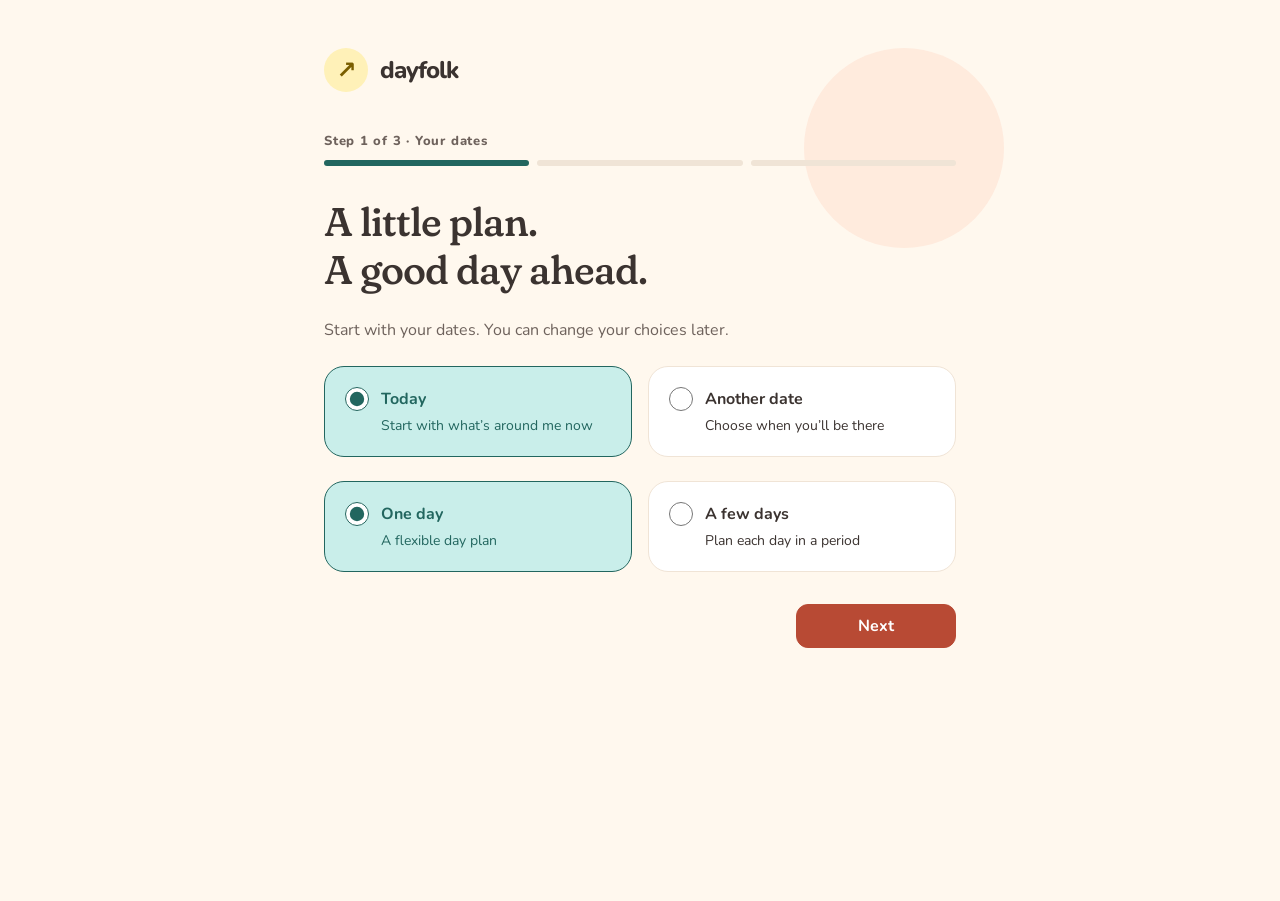
==== index.html @ 93b2047e "refine(ux): destination as hero title; hide redundant image trailer and decorative rail copy" ====
<!doctype html>
<html lang="en">
<head>
  <meta charset="utf-8">
  <meta name="viewport" content="width=device-width, initial-scale=1">
  <meta name="theme-color" content="#FFF8EE">
  <title>Dayfolk — room for a good day</title>
  <link rel="stylesheet" href="summer-planner.css">
  <link rel="stylesheet" href="destination-glass.css">
  <script defer src="destination-stage.js"></script>
</head>
<body>
  <div class="destination-photo-credit" id="destinationImageCredit" aria-label="Destination background photograph attribution"></div>
  <a class="skip-link" href="#plan">Skip to your planner</a>
  <section class="setup-screen" id="setupScreen" aria-labelledby="setupTitle">
    <div class="brand setup-brand"><span class="brand-mark">↗</span><span>dayfolk</span></div>
    <p id="setupStepLabel" class="eyebrow" aria-live="polite">Step 1 of 3 · Your dates</p>
    <div class="setup-progress" aria-label="Setup progress"><span class="active"></span><span></span><span></span></div>
    <section class="setup-step" data-step="0">
      <p class="eyebrow">First, what are we planning?</p>
      <h1 id="setupTitle">A little plan.<br>A good day ahead.</h1>
      <p>Start with your dates. You can change your choices later.</p>
      <div class="setup-options">
        <label class="choice-card"><input type="radio" name="whenType" value="today" checked><span><strong>Today</strong><small>Start with what’s around me now</small></span></label>
        <label class="choice-card"><input type="radio" name="whenType" value="date"><span><strong>Another date</strong><small>Choose when you’ll be there</small></span></label>
      </div>
      <div class="setup-fields" id="singleDateFields" hidden>
        <label class="setup-field">Planning date<input id="planDate" type="date" value="2026-10-05"></label>
      </div>
      <div class="setup-options">
        <label class="choice-card"><input type="radio" name="planLength" value="day" checked><span><strong>One day</strong><small>A flexible day plan</small></span></label>
        <label class="choice-card"><input type="radio" name="planLength" value="period"><span><strong>A few days</strong><small>Plan each day in a period</small></span></label>
      </div>
      <div class="setup-fields period-fields" id="periodFields" hidden>
        <label class="setup-field">Start date<input id="periodStart" type="date" value="2026-10-05"></label>
        <label class="setup-field">End date<input id="periodEnd" type="date" value="2026-10-07"></label>
      </div>
    </section>
    <section class="setup-step" data-step="1" hidden>
      <p class="eyebrow">Who is this for?</p>
      <h1>Just you,<br>or your people?</h1>
      <p>Choose who’s coming and where you’ll be. Group choices stay separate from your personal taste.</p>
      <div class="setup-options">
        <label class="choice-card"><input type="radio" name="partyType" value="solo" checked><span><strong>Just me</strong><small>Suggestions shaped around my choices</small></span></label>
        <label class="choice-card"><input type="radio" name="partyType" value="group"><span><strong>A group</strong><small>Make a temporary group profile</small></span></label>
      </div>
      <div class="setup-fields group-fields" id="groupFields" hidden>
        <label class="setup-field">Youngest age<input id="groupMinAge" type="number" min="16" max="25" placeholder="Age"></label>
        <label class="setup-field">Oldest age<input id="groupMaxAge" type="number" min="16" max="25" placeholder="Age"></label>
      </div>
      <div class="setup-options">
        <label class="choice-card"><input type="radio" name="placeType" value="current" checked><span><strong>Where I am</strong><small>Use my current area (Ibiza Town demo)</small></span></label>
        <label class="choice-card"><input type="radio" name="placeType" value="elsewhere"><span><strong>Somewhere else</strong><small>Choose a city or region</small></span></label>
      </div>
      <label class="setup-field" id="destinationField">City or region<select id="destinationInput"><option value="Ibiza">Ibiza, Spain</option><option value="Lisbon">Lisbon, Portugal</option><option value="Sint Maarten / Saint-Martin">Sint Maarten / Saint-Martin</option><option value="New York City">New York City, USA</option></select></label>
    </section>
    <section class="setup-step" data-step="2" hidden>
      <p class="eyebrow">One last thing</p>
      <h1>What feels right<br>for this trip?</h1>
      <p>A place to stay is optional. Your budget guides suggestions quietly in the background.</p>
      <div class="setup-fields">
        <label class="setup-field">Where are you staying? (optional)<input id="stayInput" type="text" placeholder="Hotel, neighbourhood or address"></label>
        <label class="setup-field">Daily spend guide (€)<input id="dailyBudgetInput" type="number" min="0" step="5" value="60"></label>
      </div>
      <div class="setup-hint" id="periodBudgetHint">For a multi-day trip, we’ll multiply your daily guide by the number of days. Only added choices count in your plan.</div>
      <div class="setup-summary" id="setupSummary"></div>
    </section>
    <div class="setup-actions">
      <button class="button" id="setupBack" type="button" hidden>Back</button>
      <button class="button primary" id="setupNext" type="button">Next</button>
      <button class="button primary" id="startPlanning" type="button" hidden>Build my day</button>
    </div>
  </section>

  <div class="app-shell" id="appShell" hidden>
    <aside class="side-rail" aria-label="Main navigation">
      <div class="brand"><span class="brand-mark" aria-hidden="true">☀</span><span class="brand-name">dayfolk</span></div>
      <div>
        <p class="rail-caption">Your space</p>
        <nav class="rail-nav">
          <a class="rail-link active" href="#discover" data-nav="day"><span class="rail-icon">✳</span><span class="nav-text">Today</span></a>
          <a class="rail-link" href="#saved"><span class="rail-icon">♡</span><span class="nav-text">Saved for later</span><span class="rail-count" id="savedCount">0</span></a>
          <a class="rail-link" href="#plan" data-nav="plan"><span class="rail-icon">▤</span><span class="nav-text">My day</span></a>
        <button class="rail-link" type="button" id="settingsButton">⚙ <span>Settings</span></button></nav>
      </div>
      
    </aside>
    <main class="main-area" id="discover">
      <div class="topline">
        <div class="crumb"><span class="pin">●</span><span id="crumbLocation">Ibiza Town</span><span>·</span><span id="crumbPurpose">Your day, your pace</span></div>
        <div class="top-actions">
          <span class="live-pill"><span id="scanStatus">Source snapshot · dates need checking</span></span>
          <span class="date-pill" id="headerDate">Monday, October 5</span>
          <!-- Account/profile is intentionally not advertised before accounts exist. -->
        </div>
      </div>

      <div class="intro">
        <div>
          <p class="eyebrow">Room for a good day</p>
          <h1 id="mainHeadline">Your day,<br>at your pace.</h1>
          <p class="intro-copy" id="introCopy">Pick a place that catches your eye. We’ll help you give it a place in your day.</p>
          <p class="eyebrow" id="catalogPolicyNote">Photo-credited places only · opening times and access must be checked with each source</p>
        </div>
        <div class="edit-budget">
          <label for="budgetGuide">Today’s spend guide
            <input class="budget-input" id="budgetGuide" type="number" min="0" step="5" value="60" aria-label="Today's budget guide in euros">
          </label>
          <span class="edit-pencil" aria-hidden="true">✎</span>
        </div>
      </div>

      <div class="daily-context" id="daily-context" aria-label="Today's local context">
        <span><strong id="contextLocation">Ibiza Town</strong> · demo area</span>
        <span class="context-sep">/</span>
        <span id="weatherConditions">Mostly clear</span>
        <span id="weatherRange">21–28°C</span>
        <span id="sunsetTime">Sunset 19:30</span>
        <span class="area-hint" id="weatherSource">Source snapshot: <a href="https://www.alltrails.com/trail/spain/ibiza/paseo-por-ibiza" target="_blank" rel="noreferrer">AllTrails · Oct 5</a></span>
        <span id="stayContext" hidden></span>
      </div>

      <section class="trailer" aria-label="Ibiza activity photo trailer">
        <div class="trailer-visual"><img class="trailer-image" id="trailerImage" alt="" decoding="async" fetchpriority="high"><img id="trailerIncoming" class="trailer-incoming" alt="" aria-hidden="true" decoding="async"></div>
        <div class="trailer-content"><p class="eyebrow">A feel for the day</p><h2 class="trailer-title" id="trailerTitle"></h2><p class="trailer-caption" id="trailerCaption"></p><div id="trailerCredit" class="trailer-credits"></div><div class="trailer-tools"><span class="reel-count" id="reelCount"></span><button class="reel-button" id="pauseReel" type="button" aria-label="Pause photo trailer">Pause</button><button class="reel-button" id="nextReel" type="button" aria-label="Next photo">Next →</button></div><button id="exploreReel" class="button secondary" type="button">See this idea</button><p class="trailer-disclaimer">A little inspiration, not a live view. Check the source for dates and availability.</p><p id="reelStatus" class="sr-only" role="status"></p></div>
      </section>

      <div class="planner-toolbar"><div class="view-tabs" role="group" aria-label="Planner view"><button class="active" data-view="day" type="button">Day</button><button data-view="week" type="button">Week</button><button data-view="month" type="button">Month</button></div><button id="openQuickAdd" class="button primary" type="button">+ Add to plan</button></div>
      <section id="calendarScreen" hidden aria-label="Calendar"><div class="calendar-heading"><button id="calendarPrev" class="button ghost" aria-label="Previous period" type="button">←</button><h2 id="calendarTitle"></h2><button id="calendarNext" class="button ghost" aria-label="Next period" type="button">→</button><button id="calendarToday" class="button secondary" type="button">Today</button></div><p class="calendar-hint">Choose a day to see its plan. All times are local to your trip.</p><div id="calendarGrid" class="calendar-grid"></div></section>
      <div class="layout-grid" id="dayScreen">
        <section aria-labelledby="ideasTitle">
          <div class="section-head">
            <div>
              <h2 id="ideasTitle">Explore places worth your time</h2>
              <p id="ideasDescription">Browse photo-credited places, then add ideas to your day.</p>
            </div>

          </div>

          <div class="type-filters" role="group" aria-label="Filter activities by type">
            <button class="filter-chip active" type="button" data-filter="all">All ideas</button>
            <button class="filter-chip" type="button" data-filter="walk">Walks</button>
            <button class="filter-chip" type="button" data-filter="nature">Nature + hikes</button>
            <button class="filter-chip" type="button" data-filter="beach">Beaches</button>
            <button class="filter-chip" type="button" data-filter="water">Water activities</button>
            <button class="filter-chip" type="button" data-filter="food">Food</button>
            <button class="filter-chip" type="button" data-filter="nightlife">Nightlife</button>
            <button class="filter-chip" type="button" data-filter="shopping">Shopping</button>
            <button class="filter-chip" type="button" data-filter="wellness">Wellness</button>
            <button class="filter-chip" type="button" data-filter="culture">Art + culture</button>
          </div>
          <p class="results-note" id="resultsNote">4 source-checked starter ideas · the 30-idea goal depends on local source coverage</p>

          <div class="ideas-list" id="ideasList">
            <article class="idea-card free-card" data-id="citywalk" data-cost="0" data-duration="0.75" data-duration-label="30–60 min" data-kind="walk" data-area="Ibiza Town">
              <div class="idea-photo">
                <img src="https://thumb.wikimedia.org/wikipedia/commons/thumb/2/22/Ibiza_City_from_Mirador_asv2023-04_img6.jpg/1280px-Ibiza_City_from_Mirador_asv2023-04_img6.jpg?utm_source=commons.wikimedia.org&amp;utm_campaign=index&amp;utm_content=thumbnail" alt="The harbour and historic town of Ibiza from the Mirador">
                <span class="photo-overlay"></span><span class="kind-pill">City walk</span>
              </div>
              <div class="idea-main">
                <div class="idea-topline"><span class="cost-badge free">Free</span><span class="status-tag">Self-guided</span></div>
                <h3 class="idea-title">Ibiza City Walk, your way</h3>
                <p class="idea-sub">A loop from Parc de Reina Sofía up through Dalt Vila and its viewpoints. Wander at your own pace.</p>
                <div class="idea-facts"><span>↗ 1.8 km</span><span>◷ 30–60 min</span><span>↟ 74 m climb</span></div>
                <div class="source-row"><span class="source-chip">Community route · <a href="https://www.alltrails.com/trail/spain/ibiza/paseo-por-ibiza" target="_blank" rel="noreferrer">AllTrails 4.3 ★</a></span><span class="dot-sep">·</span><span class="source-chip">Photo · Wikimedia Commons</span></div>
              </div>
              <div class="idea-actions">
                <p class="price">Free <small>walk</small></p>
                <button class="button secondary add-to-plan" type="button">Add to day</button>
                <div class="feedback-actions">
                  <button class="feedback-btn like-btn" type="button" aria-label="Like this idea" title="Like">♡</button>
                  <button class="feedback-btn dislike-btn" type="button" aria-label="Hide this idea" title="Hide">×</button>
                  <button class="feedback-btn save-btn" type="button" aria-label="Save for later" title="Save">⌑</button>
                </div>
              </div>
              <div class="feedback-panel" hidden></div>
            </article>

            <article class="idea-card free-card" data-id="sa-talaia" data-cost="0" data-duration="2.25" data-duration-label="2–2.5 hr" data-kind="nature" data-area="Sant Josep de sa Talaia">
              <div class="idea-photo route-art" role="img" aria-label="Illustrated route preview for Sa Talaia hike">
                <span class="route-label">ROUTE PREVIEW</span><span class="route-line">⌁ ↗ ⌁</span><span class="kind-pill">Nature</span>
              </div>
              <div class="idea-main">
                <div class="idea-topline"><span class="cost-badge free">Free</span><span class="status-tag">Self-guided</span></div>
                <h3 class="idea-title">Sa Talaia, up to the high point</h3>
                <p class="idea-sub">A steeper walk to Ibiza’s highest point, with wide island views. Start near Sant Josep church.</p>
                <div class="idea-facts"><span>↗ 6 km</span><span>◷ 2–2.5 hr</span><span>Moderate</span></div>
                <div class="source-row"><span class="source-chip">Community route · <a href="https://www.alltrails.com/trail/spain/ibiza/san-jose-cap-de-sa-talaia-talaia-de-sant-josep-roca-grossa" target="_blank" rel="noreferrer">AllTrails 4.6 ★</a></span><span class="dot-sep">·</span><span class="source-chip">Illustrated route · not a location photo</span></div>
              </div>
              <div class="idea-actions">
                <p class="price">Free <small>route</small></p>
                <button class="button secondary add-to-plan" type="button">Add to day</button>
                <div class="feedback-actions">
                  <button class="feedback-btn like-btn" type="button" aria-label="Like this idea" title="Like">♡</button>
                  <button class="feedback-btn dislike-btn" type="button" aria-label="Hide this idea" title="Hide">×</button>
                  <button class="feedback-btn save-btn" type="button" aria-label="Save for later" title="Save">⌑</button>
                </div>
              </div>
              <div class="feedback-panel" hidden></div>
            </article>

            <article class="idea-card free-card" data-id="cala-comte" data-cost="0" data-duration="1.5" data-duration-label="1–2 hr stay estimate" data-kind="beach" data-area="Cala Comte">
              <div class="idea-photo">
                <img src="https://thumb.wikimedia.org/wikipedia/commons/thumb/9/94/Cala_Conta_Ibiza_17_May_2011_%281%29.JPG/1280px-Cala_Conta_Ibiza_17_May_2011_%281%29.JPG?utm_source=commons.wikimedia.org&amp;utm_campaign=index&amp;utm_content=thumbnail" alt="Cala Comte beach on Ibiza, photographed in 2011">
                <span class="photo-overlay"></span><span class="kind-pill">Beach + coast</span>
              </div>
              <div class="idea-main">
                <div class="idea-topline"><span class="cost-badge free">Free</span><span class="status-tag">Go at your pace</span></div>
                <h3 class="idea-title">Cala Comte, stay or wander</h3>
                <p class="idea-sub">A flexible beach stop with a coastal wander. The app can add a nearby snack or water stop if you want one.</p>
                <div class="idea-facts"><span>◷ 1–2 hr stay estimate</span><span>Bring water</span><span>Transport extra</span></div>
                <div class="source-row"><span class="source-chip">Place photo · <a href="https://commons.wikimedia.org/wiki/File:Cala_Conta_Ibiza_17_May_2011_(1).JPG" target="_blank" rel="noreferrer">Wikimedia Commons, 2011</a></span><span class="dot-sep">·</span><span class="source-chip">Route details need your start area</span></div>
              </div>
              <div class="idea-actions">
                <p class="price">Free <small>entry</small></p>
                <button class="button secondary add-to-plan" type="button">Add to day</button>
                <div class="feedback-actions">
                  <button class="feedback-btn like-btn" type="button" aria-label="Like this idea" title="Like">♡</button>
                  <button class="feedback-btn dislike-btn" type="button" aria-label="Hide this idea" title="Hide">×</button>
                  <button class="feedback-btn save-btn" type="button" aria-label="Save for later" title="Save">⌑</button>
                </div>
              </div>
              <div class="feedback-panel" hidden></div>
            </article>
          </div>
          <p class="no-results" id="resultsEmpty" hidden>No source-checked ideas in this category yet. We’ll add options as local sources are verified.</p>

          <div class="snack-strip" id="emptySnack">
            <div class="snack-copy">
              <span class="snack-emoji">🥤</span>
              <div><strong>Quick drink or snack?</strong><small>Find a supermarket near the activity you add. It won’t count in your plan total unless you add a stop.</small></div>
            </div>
            <a class="button tiny" id="shopSearch" href="https://www.google.com/maps/search/supermarkets+in+Ibiza,+Spain" target="_blank" rel="noreferrer">Find nearby shops ↗</a>
          </div>

          <details class="filtered" id="filteredTours">
            <summary>One paid guided activity is tucked away based on your feedback</summary>
            <article class="idea-card paid-card hidden-card" id="boatCard" data-id="boat-tour" data-cost="60" data-duration="3" data-duration-label="3 hr" data-kind="water" data-area="Sant Antoni de Portmany" data-fixed-time="14:30" data-available-date="2026-10-06">
              <div class="idea-photo">
                <img src="https://thumb.wikimedia.org/wikipedia/commons/thumb/9/94/Cala_Conta_Ibiza_17_May_2011_%281%29.JPG/1280px-Cala_Conta_Ibiza_17_May_2011_%281%29.JPG?utm_source=commons.wikimedia.org&amp;utm_campaign=index&amp;utm_content=thumbnail" alt="Blue water and coastline near Cala Comte">
                <span class="photo-overlay"></span><span class="kind-pill">Guided boat</span>
              </div>
              <div class="idea-main">
                <div class="idea-topline"><span class="cost-badge paid">Paid</span><span class="status-tag">Guided</span></div>
                <h3 class="idea-title">Snorkel stops + sea cave by boat</h3>
                <p class="idea-sub">Two 40-minute swim/snorkel stops. Source checked Oct 5: next displayed date Oct 6 at 14:30 from Sant Antoni. Sea conditions may change the route.</p>
                <div class="idea-facts"><span>◷ 3 hr</span><span>2 snorkel stops</span><span>Adult ticket: ages 13–99</span></div>
                <div class="source-row"><span class="source-chip">Booking.com · <a id="boatSource" href="https://www.booking.com/attractions/es/pr4cqxyiwiw8-boat-tour-with-cave-snorkelling-and-sup-boarding.en-gb.html?start_date=2026-10-06&amp;end_date=2026-10-06&amp;selected_currency=EUR" target="_blank" rel="noreferrer">9.4 / 10 · 77 reviews</a></span><span class="dot-sep">·</span><span class="source-chip">€60 adult · checked Oct 5, 22:17 Ibiza</span></div>
              </div>
              <div class="idea-actions">
                <p class="price">€60 <small>listed</small></p>
                <button class="button secondary add-to-plan" type="button">Add timed idea</button>
                <div class="feedback-actions">
                  <button class="feedback-btn like-btn" type="button" aria-label="Like this idea" title="Like">♡</button>
                  <button class="feedback-btn dislike-btn" type="button" aria-label="Hide this idea" title="Hide">×</button>
                  <button class="feedback-btn save-btn" type="button" aria-label="Save for later" title="Save">⌑</button>
                </div>
              </div>
              <div class="feedback-panel" hidden></div>
            </article>
          </details>

          <button id="showMoreIdeas" class="button secondary" type="button">Show 6 more ideas</button>
          <p class="small-print">Route times and stay lengths are estimates. Prices, weather and schedules can change; check the linked source before you go. Photos are credited to their contributors and shown with their source dates. <a href="sources.html">Activity sources ↗</a></p>
          <div class="plan-support">            <div class="plan-note"><span class="spark">✳</span><span>Your budget is a quiet guide. Free and paid ideas stay visible; only things you add count toward this total.</span></div>

            <div class="trip-guide" id="tripGuide" hidden></div>
            <div id="planNearby" class="nearby-panel" aria-live="polite"><h3>Near your plan</h3><div class="nearby-links"></div><p class="nearby-note">Check live opening hours in Maps. Food stops are not added to your budget unless you choose them.</p></div>
            <a class="shop-link" id="planShopLink" href="https://www.google.com/maps/search/supermarkets+near+Ibiza+Town" target="_blank" rel="noreferrer" hidden>Find a quick snack near your plan ↗</a>
          <section class="taste-note" aria-live="polite">
            <h3>Your kind of day</h3>
            <p>Your reasons help shape the next mix during this visit.</p>
            <div class="taste-list" id="tasteList">
              <span class="taste-chip">self-guided</span>
              <span class="taste-chip">free options</span>
              <span class="taste-chip">real local feel</span>
            </div>
          </section>
          <section class="saved-box" id="saved" aria-labelledby="savedTitle">
            <h3 id="savedTitle">Saved for later</h3>
            <div class="saved-list" id="savedList"><div class="saved-empty">Ideas you save will wait here.</div></div>
          </section>
</div>
          <button class="button" id="editPurpose" type="button">Edit trip setup</button>
        </section>

        <aside class="planner-anchor" aria-label="Your day plan">
          <section class="plan-panel" id="plan" aria-labelledby="planTitle" tabindex="-1" data-sheet="collapsed">
            <button class="plan-handle" id="planHandle" type="button" aria-expanded="false" aria-controls="planContent"><span class="sheet-grabber" aria-hidden="true"></span><span class="plan-bar-copy"><strong>Your day <span id="barDate"></span></strong><span id="barSummary">Room for your first idea</span></span><span class="sheet-chevron" aria-hidden="true">⌃</span></button>
            <header class="plan-header" id="planHeader">
            <div class="plan-top"><div><span class="plan-day" id="planDayName">MON · OCT 5</span><h2 id="planTitle">Your day, so far</h2></div><button class="button ghost sheet-expand" id="planExpand" type="button">Full view</button></div>
            <div class="period-tabs" id="periodTabs" hidden></div>
            <div class="plan-total"><div><span>Planned choices</span><br><strong id="planTotal">Free</strong></div><small>of €<span id="guideValue">60</span> guide</small></div>
            <p class="plan-count" id="planActivityCount">Room for your first idea</p></header>
            <div class="plan-scroll" id="planContent" role="region" aria-label="Activities in your day" tabindex="0">
            <div class="plan-items" id="planItems">
              <div class="dayparts" id="dayparts">
                <section class="daypart" data-period="morning"><div class="daypart-head">Morning <span>☀</span></div><div class="daypart-items"><div class="plan-empty">Room for a little adventure</div></div></section>
                <section class="daypart" data-period="afternoon"><div class="daypart-head">Afternoon <span>◒</span></div><div class="daypart-items"><div class="plan-empty">Room for a little adventure</div></div></section>
                <section class="daypart" data-period="evening"><div class="daypart-head">Evening <span>☾</span></div><div class="daypart-items"><div class="plan-empty">Room for a little adventure</div></div></section>
                <section class="daypart" data-period="night"><div class="daypart-head">Night <span>✦</span></div><div class="daypart-items"><div class="plan-empty">Room for a little adventure</div></div></section>
              </div>
            </div>
            </div><footer class="plan-footer"><button class="button primary" id="reviewPlan" type="button">Review my day</button><a class="plan-saved-link" href="#saved">Saved for later · <span id="planSavedCount">0</span></a></footer>
          </section>
        </aside>
      </div>
    </main>
  </div>
  <nav class="mobile-nav" aria-label="Mobile navigation" hidden>
    <a href="#discover"><span>✳</span><span>Today</span></a>
    <a href="#saved"><span>♡</span><span>Saved</span></a>
    <a href="#plan"><span>▤</span><span>My day</span></a><button id="mobileSettings" type="button">⚙<span>Settings</span></button>
  </nav>
  <dialog id="quickAddDialog" aria-labelledby="quickAddTitle"><form id="quickAddForm"><div class="dialog-head"><div><p class="eyebrow">A little space for your own ideas</p><h2 id="quickAddTitle">Add to your plan</h2></div><button class="icon-button" type="button" data-close="quickAddDialog" aria-label="Close add to plan">×</button></div><label class="setup-field">What have you got in mind?<input id="quickTitle" required maxlength="160" placeholder="Lunch with Ana Fri 1pm" autocomplete="off"></label><p class="field-hint">Try “Beach tomorrow 10:00” or just a place name. Review the details below.</p><p id="quickParseHint" role="status"></p><div class="form-grid"><label class="setup-field">Date<input id="quickDate" type="date" required></label><label class="setup-field">Part of day<select id="quickSlot"><option value="morning">Morning</option><option value="afternoon">Afternoon</option><option value="evening">Evening</option><option value="night">Night</option></select></label><label class="setup-field">Type<select id="quickKind"><option value="walk">Walk</option><option value="nature">Nature</option><option value="beach">Beach</option><option value="food">Food</option><option value="wellness">Wellness</option><option value="water">Water</option><option value="culture">Culture</option><option value="shopping">Shopping</option><option value="nightlife">Nightlife</option></select></label><label class="setup-field">Price, if known (€)<input id="quickCost" type="number" min="0" step="0.01" placeholder="Optional"></label><label class="setup-field">Your time box (minutes)<input id="quickMinutes" type="number" min="5" max="1440" step="5" placeholder="Optional"></label></div><details><summary>Already booked?</summary><label class="check-label"><input id="quickFixed" type="checkbox"> This booking has a fixed time</label><label class="setup-field">Confirmed time<input id="quickTime" type="time"></label></details><p id="quickError" class="form-error" role="alert" hidden></p><div class="dialog-actions"><button class="button ghost" type="button" data-close="quickAddDialog">Cancel</button><button class="button primary" type="submit">Add to plan</button></div></form></dialog>
  <dialog id="settingsDialog" aria-labelledby="settingsTitle"><div class="dialog-head"><h2 id="settingsTitle">Make yourself at home</h2><button type="button" class="icon-button" data-close="settingsDialog" aria-label="Close settings">×</button></div><label class="setup-field">Appearance<select id="themeChoice"><option value="light">Sun-warmed day</option><option value="dark">Summer night</option><option value="system">Follow my device</option></select></label><label class="setup-field">Week starts on<select id="weekStartChoice"><option value="locale">Use my device’s region</option><option value="1">Monday</option><option value="0">Sunday</option></select></label><label class="check-label"><input id="gentleMotion" type="checkbox"> Reduce motion</label><p class="field-hint">Appearance is saved on this device. Your trip choices stay in this session.</p><button id="settingsEditTrip" class="button secondary" type="button">Edit trip details</button><p class="field-hint"><a href="sources.html">Activity sources</a> · <a href="credits.html">Photo credits</a></p><div id="settingsTools" hidden></div><div class="dialog-actions"><button type="button" class="button primary" data-close="settingsDialog">Done</button></div></dialog>
  <div class="sr-only" id="planAnnouncement" role="status" aria-live="polite" aria-atomic="true"></div>
  <div class="toast" id="toast" role="status" aria-live="polite"></div>
  <script type="application/json" id="photoCatalog">
{"schemaVersion": "1.0.0", "photos": {"cala-bassa-beach-stop": {"url": "https://thumb.wikimedia.org/wikipedia/commons/thumb/f/fc/Cala_Bassa_%28Ibiza%29_%28190295961%29.jpg/960px-Cala_Bassa_%28Ibiza%29_%28190295961%29.jpg", "source": "https://commons.wikimedia.org/wiki/File:Cala_Bassa_(Ibiza)_(190295961).jpg", "credit": "Eduardo Pitt from Madrid, Spain", "alt": "Vista de Cala Bassa, Eivissa", "fit": "location", "rights": "CC BY-SA 2.0", "note": ""}, "cala-benirras-beach-stop": {"url": "https://thumb.wikimedia.org/wikipedia/commons/thumb/3/39/Cala_Benirras_Ibiza_18_May_2011_%281%29.JPG/960px-Cala_Benirras_Ibiza_18_May_2011_%281%29.JPG", "source": "https://commons.wikimedia.org/wiki/File:Cala_Benirras_Ibiza_18_May_2011_(1).JPG", "credit": "I, the copyright holder of this work, hereby publish it under the following license:", "alt": "Cala Benirras, Ibiza, Spain", "fit": "location", "rights": "CC BY 3.0", "note": ""}, "cala-salada-beach-stop": {"url": "https://thumb.wikimedia.org/wikipedia/commons/thumb/6/69/Cala_Salada%2C_near_Sant_Antoni.jpg/960px-Cala_Salada%2C_near_Sant_Antoni.jpg", "source": "https://commons.wikimedia.org/wiki/File:Cala_Salada,_near_Sant_Antoni.jpg", "credit": "Coniferous (talk) (Uploads)", "alt": "A view of Cala Salada, near Sant Antoni", "fit": "location", "rights": "CC BY 3.0", "note": ""}, "aigues-blanques-beach-stop": {"url": "https://thumb.wikimedia.org/wikipedia/commons/thumb/a/ab/Platja_de_s%27Aigua_Blanca_Eivissa.jpg/960px-Platja_de_s%27Aigua_Blanca_Eivissa.jpg", "source": "https://commons.wikimedia.org/wiki/File:Platja_de_s%27Aigua_Blanca_Eivissa.jpg", "credit": "Bc59", "alt": "Aigües blanques beach", "fit": "location", "rights": "Public domain", "note": ""}, "cala-nova-beach-stop": {"url": "https://thumb.wikimedia.org/wikipedia/commons/thumb/2/2e/Cala_Nova_Eivissa.jpg/960px-Cala_Nova_Eivissa.jpg", "source": "https://commons.wikimedia.org/wiki/File:Cala_Nova_Eivissa.jpg", "credit": "Dan Foy from Derby, England", "alt": "Cala Nova, al nord des Canar, a Santa Eulària des Riu, Eivissa", "fit": "location", "rights": "CC BY 2.0", "note": ""}, "citywalk": {"url": "https://thumb.wikimedia.org/wikipedia/commons/thumb/2/22/Ibiza_City_from_Mirador_asv2023-04_img6.jpg/1280px-Ibiza_City_from_Mirador_asv2023-04_img6.jpg", "source": "https://commons.wikimedia.org/wiki/File:Ibiza_City_from_Mirador_asv2023-04_img6.jpg", "credit": "A.Savin, Wikipedia", "alt": "Ibiza Town harbour from the Mirador, photographed in 2023", "fit": "location", "rights": "Free Art License", "note": ""}, "cala-comte": {"url": "https://thumb.wikimedia.org/wikipedia/commons/thumb/9/94/Cala_Conta_Ibiza_17_May_2011_%281%29.JPG/1280px-Cala_Conta_Ibiza_17_May_2011_%281%29.JPG", "source": "https://commons.wikimedia.org/wiki/File:Cala_Conta_Ibiza_17_May_2011_(1).JPG", "credit": "stavros1 / Wikimedia Commons", "alt": "Cala Comte beach and water, archive photo 2011", "fit": "location", "rights": "CC BY 3.0", "note": ""}, "sa-talaia": {"url": "https://commons.wikimedia.org/wiki/Special:FilePath/Sant_Josep_de_sa_Talaia._Talaiassa._Vistes_%283%29.jpg?width=960", "source": "https://commons.wikimedia.org/wiki/File:Sant_Josep_de_sa_Talaia._Talaiassa._Vistes_(3).jpg", "credit": "Joan Gené / Wikimedia Commons", "alt": "View from the summit of Sa Talaia, archive photo 2024", "fit": "location", "rights": "CC0", "note": ""}, "las-dalias-market-browse": {"url": "https://thumb.wikimedia.org/wikipedia/commons/thumb/a/a8/Mercadillo_Las_Dalias_en_Ibiza.jpg/1280px-Mercadillo_Las_Dalias_en_Ibiza.jpg", "source": "https://commons.wikimedia.org/wiki/File:Mercadillo_Las_Dalias_en_Ibiza.jpg", "credit": "DetFerMai / Wikimedia Commons", "alt": "People browsing the stalls at Las Dalias market, archive photo 2015", "fit": "action", "rights": "CC BY-SA 4.0", "note": ""}, "cala-dhort-beach-stop": {"url": "https://thumb.wikimedia.org/wikipedia/commons/thumb/6/6d/Cala_D%C2%B4Hort_-_panoramio.jpg/960px-Cala_D%C2%B4Hort_-_panoramio.jpg", "source": "https://commons.wikimedia.org/wiki/File:Cala_D%C2%B4Hort_-_panoramio.jpg", "credit": "anibal amaro", "alt": "Cala D´Hort", "fit": "location", "rights": "CC BY 3.0", "note": ""}}, "trailer": [{"id": "las-dalias-market-browse", "title": "Leave room for a good find.", "caption": "Las Dalias · market visitors · archive 2015"}, {"id": "cala-bassa-beach-stop", "title": "Make a little space for the sea.", "caption": "Cala Bassa · location photograph"}, {"id": "citywalk", "title": "Take the long way to the water.", "caption": "Ibiza Town · harbour view · archive 2023"}, {"id": "sa-talaia", "title": "Find a different point of view.", "caption": "Sa Talaia · summit view · archive 2024"}]}
  </script>
  <script type="application/json" id="pipelineCatalog">{"schemaVersion":"1.0.0","regions":{"ibiza":{"schemaVersion":"1.0.0","region":{"id":"ibiza","name":"Ibiza","countries":["Spain"],"timezone":"Europe/Madrid","timezones":["Europe/Madrid"],"default_currency":"EUR","currencies":["EUR"],"languages":["es","ca"],"lat":38.98,"lon":1.42,"bbox":[38.8,1.15,39.13,1.64],"notes":"Strong seasonality. A map record does not confirm winter opening."},"generatedAt":"2026-10-17","attribution":"© OpenStreetMap contributors · ODbL 1.0. Weather: Open-Meteo · CC BY 4.0. Photos: individually credited Wikimedia Commons files.","activities":[{"id":"bb38287389bdf13af93e","regionId":"ibiza","title":"Caló de s'Alga","kind":"beach","area":"Ibiza","sourceUrl":"https://www.openstreetmap.org/way/1067032231","sourceLabel":"OpenStreetMap via Overpass","description":"Beach stop in Ibiza. Check access, opening hours and any charges before you go.","cost":null,"currency":"EUR","priceStatus":"unknown","duration":"Choose your own pace · duration not sourced","checkedAt":"2026-10-16T11:21:19.578037+00:00","availability":"Check source · active","photoStatus":"place_photo","photo":{"url":"https://upload.wikimedia.org/wikipedia/commons/3/30/Calodesalga.JPG?utm_source=commons.wikimedia.org&utm_campaign=imageinfo&utm_content=thumbnail_unscaled","credit":"Saoro","license":"Public domain","date":null,"sourceUrl":"https://commons.wikimedia.org/wiki/File:Calodesalga.JPG"},"minAge":null,"maxAge":null,"fixedTime":null,"availableDate":null,"status":"active","guidance":"self_guided","bestPartsOfDay":["morning","afternoon"],"lat":38.9744303,"lon":1.5314338,"distanceKm":null,"elevationGainM":null,"timezone":"Europe/Madrid","side":null,"isTestFixture":false,"dayPartBasis":"editorial suggestion, not opening-hours availability"},{"id":"4c532d8c8f2d98cbf5bc","regionId":"ibiza","title":"Espacio Micus","kind":"culture","area":"Ibiza","sourceUrl":"https://www.openstreetmap.org/node/6254322585","sourceLabel":"OpenStreetMap via Overpass","description":"Museum visit in Ibiza. Check access, opening hours and any charges before you go.","cost":null,"currency":"EUR","priceStatus":"unknown","duration":"Choose your own pace · duration not sourced","checkedAt":"2026-10-16T11:21:19.578037+00:00","availability":"Check source · active","photoStatus":"none","photo":null,"minAge":null,"maxAge":null,"fixedTime":null,"availableDate":null,"status":"active","guidance":"unknown","bestPartsOfDay":["morning","afternoon"],"lat":38.9463045,"lon":1.4677241,"distanceKm":null,"elevationGainM":null,"timezone":"Europe/Madrid","side":null,"isTestFixture":false,"dayPartBasis":"editorial suggestion, not opening-hours availability"},{"id":"1c810f1916ac8c9657ae","regionId":"ibiza","title":"Can Gat","kind":"food","area":"Ibiza","sourceUrl":"https://www.openstreetmap.org/node/10016006644","sourceLabel":"OpenStreetMap via Overpass","description":"Food stop in Ibiza. Check access, opening hours and any charges before you go.","cost":null,"currency":"EUR","priceStatus":"unknown","duration":"Choose your own pace · duration not sourced","checkedAt":"2026-10-16T11:21:19.578037+00:00","availability":"Check source · active","photoStatus":"none","photo":null,"minAge":null,"maxAge":null,"fixedTime":null,"availableDate":null,"status":"active","guidance":"unknown","bestPartsOfDay":["morning","afternoon"],"lat":39.0763643,"lon":1.5926674,"distanceKm":null,"elevationGainM":null,"timezone":"Europe/Madrid","side":null,"isTestFixture":false,"dayPartBasis":"editorial suggestion, not opening-hours availability"},{"id":"6da8e382f9c6d3c354d9","regionId":"ibiza","title":"A Reserva Marina de la costa noreste de Ibiza-Tagomago","kind":"nature","area":"Ibiza","sourceUrl":"https://www.openstreetmap.org/node/13901710404","sourceLabel":"OpenStreetMap via Overpass","description":"Nature stop in Ibiza. Check access, opening hours and any charges before you go.","cost":null,"currency":"EUR","priceStatus":"unknown","duration":"Choose your own pace · duration not sourced","checkedAt":"2026-10-16T11:21:19.578037+00:00","availability":"Check source · active","photoStatus":"none","photo":null,"minAge":null,"maxAge":null,"fixedTime":null,"availableDate":null,"status":"active","guidance":"self_guided","bestPartsOfDay":["morning","afternoon"],"lat":38.9930038,"lon":1.5609198,"distanceKm":null,"elevationGainM":null,"timezone":"Europe/Madrid","side":null,"isTestFixture":false,"dayPartBasis":"editorial suggestion, not opening-hours availability"},{"id":"de9164286320a3b36e02","regionId":"ibiza","title":"Disco Casanova summum","kind":"nightlife","area":"Ibiza","sourceUrl":"https://www.openstreetmap.org/node/11813476327","sourceLabel":"OpenStreetMap via Overpass","description":"Club venue in Ibiza. Check access, opening hours and any charges before you go.","cost":null,"currency":"EUR","priceStatus":"unknown","duration":"Choose your own pace · duration not sourced","checkedAt":"2026-10-16T11:21:19.578037+00:00","availability":"Check source · active","photoStatus":"none","photo":null,"minAge":null,"maxAge":null,"fixedTime":null,"availableDate":null,"status":"active","guidance":"unknown","bestPartsOfDay":["night"],"lat":38.9675023,"lon":1.2971283,"distanceKm":null,"elevationGainM":null,"timezone":"Europe/Madrid","side":null,"isTestFixture":false,"dayPartBasis":"editorial suggestion, not opening-hours availability"},{"id":"164921ef53898921d10d","regionId":"ibiza","title":"Cofradía de pescadores.","kind":"shopping","area":"Sant Antoni de Portmany","sourceUrl":"https://www.openstreetmap.org/way/313416593","sourceLabel":"OpenStreetMap via Overpass","description":"Market browse in Sant Antoni de Portmany. Check access, opening hours and any charges before you go.","cost":null,"currency":"EUR","priceStatus":"unknown","duration":"Choose your own pace · duration not sourced","checkedAt":"2026-10-16T11:21:19.578037+00:00","availability":"Check source · active","photoStatus":"none","photo":null,"minAge":null,"maxAge":null,"fixedTime":null,"availableDate":null,"status":"active","guidance":"self_guided","bestPartsOfDay":["morning","afternoon"],"lat":38.9790427,"lon":1.302418,"distanceKm":null,"elevationGainM":null,"timezone":"Europe/Madrid","side":null,"isTestFixture":false,"dayPartBasis":"editorial suggestion, not opening-hours availability"},{"id":"a39cc447badc11749beb","regionId":"ibiza","title":"Finca Cosmi","kind":"walk","area":"Ibiza","sourceUrl":"https://www.openstreetmap.org/node/4464370370","sourceLabel":"OpenStreetMap via Overpass","description":"Viewpoint walk in Ibiza. Check access, opening hours and any charges before you go.","cost":null,"currency":"EUR","priceStatus":"unknown","duration":"Choose your own pace · duration not sourced","checkedAt":"2026-10-16T11:21:19.578037+00:00","availability":"Check source · active","photoStatus":"none","photo":null,"minAge":null,"maxAge":null,"fixedTime":null,"availableDate":null,"status":"active","guidance":"self_guided","bestPartsOfDay":["morning","afternoon"],"lat":39.0736009,"lon":1.4220344,"distanceKm":null,"elevationGainM":null,"timezone":"Europe/Madrid","side":null,"isTestFixture":false,"dayPartBasis":"editorial suggestion, not opening-hours availability"},{"id":"e8d1a33787e9afa1f938","regionId":"ibiza","title":"Diving Center Cala Pada Ibiza","kind":"water","area":"Ibiza","sourceUrl":"https://www.openstreetmap.org/node/3100249156","sourceLabel":"OpenStreetMap via Overpass","description":"Water activity venue in Ibiza. Check access, opening hours and any charges before you go.","cost":null,"currency":"EUR","priceStatus":"unknown","duration":"Choose your own pace · duration not sourced","checkedAt":"2026-10-16T11:21:19.578037+00:00","availability":"Check source · active","photoStatus":"none","photo":null,"minAge":null,"maxAge":null,"fixedTime":null,"availableDate":null,"status":"active","guidance":"unknown","bestPartsOfDay":["morning","afternoon"],"lat":38.9935345,"lon":1.5626762,"distanceKm":null,"elevationGainM":null,"timezone":"Europe/Madrid","side":null,"isTestFixture":false,"dayPartBasis":"editorial suggestion, not opening-hours availability"},{"id":"1444135ee3a7cf0e29d7","regionId":"ibiza","title":"Ashram Ibiza","kind":"wellness","area":"Ibiza","sourceUrl":"https://www.openstreetmap.org/node/12123954182","sourceLabel":"OpenStreetMap via Overpass","description":"Movement venue in Ibiza. Check access, opening hours and any charges before you go.","cost":null,"currency":"EUR","priceStatus":"unknown","duration":"Choose your own pace · duration not sourced","checkedAt":"2026-10-16T11:21:19.578037+00:00","availability":"Check source · active","photoStatus":"none","photo":null,"minAge":null,"maxAge":null,"fixedTime":null,"availableDate":null,"status":"active","guidance":"unknown","bestPartsOfDay":["morning","afternoon"],"lat":38.9877133,"lon":1.5392775,"distanceKm":null,"elevationGainM":null,"timezone":"Europe/Madrid","side":null,"isTestFixture":false,"dayPartBasis":"editorial suggestion, not opening-hours availability"},{"id":"087409f28afceadfc828","regionId":"ibiza","title":"Es Xarco","kind":"beach","area":"Ibiza","sourceUrl":"https://www.openstreetmap.org/way/1067048370","sourceLabel":"OpenStreetMap via Overpass","description":"Beach stop in Ibiza. Check access, opening hours and any charges before you go.","cost":null,"currency":"EUR","priceStatus":"unknown","duration":"Choose your own pace · duration not sourced","checkedAt":"2026-10-16T11:21:19.578037+00:00","availability":"Check source · active","photoStatus":"none","photo":null,"minAge":null,"maxAge":null,"fixedTime":null,"availableDate":null,"status":"active","guidance":"self_guided","bestPartsOfDay":["morning","afternoon"],"lat":38.8682967,"lon":1.3104927,"distanceKm":null,"elevationGainM":null,"timezone":"Europe/Madrid","side":null,"isTestFixture":false,"dayPartBasis":"editorial suggestion, not opening-hours availability"},{"id":"7b35f3be30892df4261e","regionId":"ibiza","title":"Museo Monograpjic / Necròpoli de Puig des Molins","kind":"culture","area":"Ibiza","sourceUrl":"https://www.openstreetmap.org/node/2283568880","sourceLabel":"OpenStreetMap via Overpass","description":"Museum visit in Ibiza. Check access, opening hours and any charges before you go.","cost":null,"currency":"EUR","priceStatus":"unknown","duration":"Choose your own pace · duration not sourced","checkedAt":"2026-10-16T11:21:19.578037+00:00","availability":"Check source · active","photoStatus":"none","photo":null,"minAge":null,"maxAge":null,"fixedTime":null,"availableDate":null,"status":"active","guidance":"unknown","bestPartsOfDay":["morning","afternoon"],"lat":38.9070513,"lon":1.4294868,"distanceKm":null,"elevationGainM":null,"timezone":"Europe/Madrid","side":null,"isTestFixture":false,"dayPartBasis":"editorial suggestion, not opening-hours availability"},{"id":"8a157c796247ce72e4a5","regionId":"ibiza","title":"Can'ta","kind":"food","area":"Santa Gertrudis de Fruitera","sourceUrl":"https://www.openstreetmap.org/node/10589368764","sourceLabel":"OpenStreetMap via Overpass","description":"Food stop in Santa Gertrudis de Fruitera. Check access, opening hours and any charges before you go.","cost":null,"currency":"EUR","priceStatus":"unknown","duration":"Choose your own pace · duration not sourced","checkedAt":"2026-10-16T11:21:19.578037+00:00","availability":"Check source · active","photoStatus":"none","photo":null,"minAge":null,"maxAge":null,"fixedTime":null,"availableDate":null,"status":"active","guidance":"unknown","bestPartsOfDay":["morning","afternoon"],"lat":38.9974942,"lon":1.4294966,"distanceKm":null,"elevationGainM":null,"timezone":"Europe/Madrid","side":null,"isTestFixture":false,"dayPartBasis":"editorial suggestion, not opening-hours availability"},{"id":"af900a0a2d05f45c3977","regionId":"ibiza","title":"B Reserva Marina de la costa noreste de Ibiza-Tagomago","kind":"nature","area":"Ibiza","sourceUrl":"https://www.openstreetmap.org/node/13901710405","sourceLabel":"OpenStreetMap via Overpass","description":"Nature stop in Ibiza. Check access, opening hours and any charges before you go.","cost":null,"currency":"EUR","priceStatus":"unknown","duration":"Choose your own pace · duration not sourced","checkedAt":"2026-10-16T11:21:19.578037+00:00","availability":"Check source · active","photoStatus":"none","photo":null,"minAge":null,"maxAge":null,"fixedTime":null,"availableDate":null,"status":"active","guidance":"self_guided","bestPartsOfDay":["morning","afternoon"],"lat":38.9669583,"lon":1.5918605,"distanceKm":null,"elevationGainM":null,"timezone":"Europe/Madrid","side":null,"isTestFixture":false,"dayPartBasis":"editorial suggestion, not opening-hours availability"},{"id":"924eb37b772009710bdf","regionId":"ibiza","title":"Koppas","kind":"nightlife","area":"Ibiza","sourceUrl":"https://www.openstreetmap.org/node/13015311401","sourceLabel":"OpenStreetMap via Overpass","description":"Club venue in Ibiza. Check access, opening hours and any charges before you go.","cost":null,"currency":"EUR","priceStatus":"unknown","duration":"Choose your own pace · duration not sourced","checkedAt":"2026-10-16T11:21:19.578037+00:00","availability":"Check source · active","photoStatus":"none","photo":null,"minAge":null,"maxAge":null,"fixedTime":null,"availableDate":null,"status":"active","guidance":"unknown","bestPartsOfDay":["night"],"lat":38.9797251,"lon":1.3026608,"distanceKm":null,"elevationGainM":null,"timezone":"Europe/Madrid","side":null,"isTestFixture":false,"dayPartBasis":"editorial suggestion, not opening-hours availability"},{"id":"06616612d41da7cea30c","regionId":"ibiza","title":"FC Barcelona Official Store","kind":"shopping","area":"Ibiza","sourceUrl":"https://www.openstreetmap.org/node/5607428722","sourceLabel":"OpenStreetMap via Overpass","description":"Market browse in Ibiza. Check access, opening hours and any charges before you go.","cost":null,"currency":"EUR","priceStatus":"unknown","duration":"Choose your own pace · duration not sourced","checkedAt":"2026-10-16T11:21:19.578037+00:00","availability":"Check source · active","photoStatus":"none","photo":null,"minAge":null,"maxAge":null,"fixedTime":null,"availableDate":null,"status":"active","guidance":"self_guided","bestPartsOfDay":["morning","afternoon"],"lat":38.9103949,"lon":1.4334614,"distanceKm":null,"elevationGainM":null,"timezone":"Europe/Madrid","side":null,"isTestFixture":false,"dayPartBasis":"editorial suggestion, not opening-hours availability"},{"id":"d926baea9e7012b5e653","regionId":"ibiza","title":"MIRADOR CALA NEGRA","kind":"walk","area":"Ibiza","sourceUrl":"https://www.openstreetmap.org/node/13707999602","sourceLabel":"OpenStreetMap via Overpass","description":"Viewpoint walk in Ibiza. Check access, opening hours and any charges before you go.","cost":null,"currency":"EUR","priceStatus":"unknown","duration":"Choose your own pace · duration not sourced","checkedAt":"2026-10-16T11:21:19.578037+00:00","availability":"Check source · active","photoStatus":"none","photo":null,"minAge":null,"maxAge":null,"fixedTime":null,"availableDate":null,"status":"active","guidance":"self_guided","bestPartsOfDay":["morning","afternoon"],"lat":39.0289463,"lon":1.6158786,"distanceKm":null,"elevationGainM":null,"timezone":"Europe/Madrid","side":null,"isTestFixture":false,"dayPartBasis":"editorial suggestion, not opening-hours availability"},{"id":"42d6d019a904bf357654","regionId":"ibiza","title":"Eden Gym","kind":"wellness","area":"Ibiza","sourceUrl":"https://www.openstreetmap.org/node/13174869379","sourceLabel":"OpenStreetMap via Overpass","description":"Movement venue in Ibiza. Check access, opening hours and any charges before you go.","cost":null,"currency":"EUR","priceStatus":"unknown","duration":"Choose your own pace · duration not sourced","checkedAt":"2026-10-16T11:21:19.578037+00:00","availability":"Check source · active","photoStatus":"none","photo":null,"minAge":null,"maxAge":null,"fixedTime":null,"availableDate":null,"status":"active","guidance":"unknown","bestPartsOfDay":["morning","afternoon"],"lat":38.9794968,"lon":1.3092275,"distanceKm":null,"elevationGainM":null,"timezone":"Europe/Madrid","side":null,"isTestFixture":false,"dayPartBasis":"editorial suggestion, not opening-hours availability"},{"id":"b7377d599ac862a84963","regionId":"ibiza","title":"Platja des Codolar","kind":"beach","area":"Ibiza","sourceUrl":"https://www.openstreetmap.org/way/1067046197","sourceLabel":"OpenStreetMap via Overpass","description":"Beach stop in Ibiza. Check access, opening hours and any charges before you go.","cost":null,"currency":"EUR","priceStatus":"unknown","duration":"Choose your own pace · duration not sourced","checkedAt":"2026-10-16T11:21:19.578037+00:00","availability":"Check source · active","photoStatus":"none","photo":null,"minAge":null,"maxAge":null,"fixedTime":null,"availableDate":null,"status":"active","guidance":"self_guided","bestPartsOfDay":["morning","afternoon"],"lat":38.8652088,"lon":1.3523565,"distanceKm":null,"elevationGainM":null,"timezone":"Europe/Madrid","side":null,"isTestFixture":false,"dayPartBasis":"editorial suggestion, not opening-hours availability"},{"id":"1f90f2f5fc1fcecf19ed","regionId":"ibiza","title":"Museu Arqueològic d'Eivissa i Formentera","kind":"culture","area":"Eivissa","sourceUrl":"https://www.openstreetmap.org/way/173542979","sourceLabel":"OpenStreetMap via Overpass","description":"Museum visit in Eivissa. Check access, opening hours and any charges before you go.","cost":null,"currency":"EUR","priceStatus":"unknown","duration":"Choose your own pace · duration not sourced","checkedAt":"2026-10-16T11:21:19.578037+00:00","availability":"Check source · active","photoStatus":"none","photo":null,"minAge":null,"maxAge":null,"fixedTime":null,"availableDate":null,"status":"active","guidance":"unknown","bestPartsOfDay":["morning","afternoon"],"lat":38.9069516,"lon":1.4365946,"distanceKm":null,"elevationGainM":null,"timezone":"Europe/Madrid","side":null,"isTestFixture":false,"dayPartBasis":"editorial suggestion, not opening-hours availability"},{"id":"6ccf0932ee17752e2cfa","regionId":"ibiza","title":"La Chickeria Ibiza","kind":"food","area":"Santa Gertrudis de Fruitera","sourceUrl":"https://www.openstreetmap.org/node/10600197287","sourceLabel":"OpenStreetMap via Overpass","description":"Food stop in Santa Gertrudis de Fruitera. Check access, opening hours and any charges before you go.","cost":null,"currency":"EUR","priceStatus":"unknown","duration":"Choose your own pace · duration not sourced","checkedAt":"2026-10-16T11:21:19.578037+00:00","availability":"Check source · active","photoStatus":"none","photo":null,"minAge":null,"maxAge":null,"fixedTime":null,"availableDate":null,"status":"active","guidance":"unknown","bestPartsOfDay":["morning","afternoon"],"lat":38.9970509,"lon":1.4302957,"distanceKm":null,"elevationGainM":null,"timezone":"Europe/Madrid","side":null,"isTestFixture":false,"dayPartBasis":"editorial suggestion, not opening-hours availability"},{"id":"2b7ccaa3cedd04a829eb","regionId":"ibiza","title":"Cala Llonga","kind":"nature","area":"Ibiza","sourceUrl":"https://www.openstreetmap.org/relation/17292202","sourceLabel":"OpenStreetMap via Overpass","description":"Nature stop in Ibiza. Check access, opening hours and any charges before you go.","cost":null,"currency":"EUR","priceStatus":"unknown","duration":"Choose your own pace · duration not sourced","checkedAt":"2026-10-16T11:21:19.578037+00:00","availability":"Check source · active","photoStatus":"none","photo":null,"minAge":null,"maxAge":null,"fixedTime":null,"availableDate":null,"status":"active","guidance":"self_guided","bestPartsOfDay":["morning","afternoon"],"lat":38.965692,"lon":1.5251694,"distanceKm":null,"elevationGainM":null,"timezone":"Europe/Madrid","side":null,"isTestFixture":false,"dayPartBasis":"editorial suggestion, not opening-hours availability"},{"id":"c060959a42606be01a84","regionId":"ibiza","title":"PLASTIK","kind":"nightlife","area":"Cala de Bou","sourceUrl":"https://www.openstreetmap.org/node/11813649541","sourceLabel":"OpenStreetMap via Overpass","description":"Club venue in Cala de Bou. Check access, opening hours and any charges before you go.","cost":null,"currency":"EUR","priceStatus":"unknown","duration":"Choose your own pace · duration not sourced","checkedAt":"2026-10-16T11:21:19.578037+00:00","availability":"Check source · active","photoStatus":"none","photo":null,"minAge":null,"maxAge":null,"fixedTime":null,"availableDate":null,"status":"active","guidance":"unknown","bestPartsOfDay":["night"],"lat":38.9701148,"lon":1.2875655,"distanceKm":null,"elevationGainM":null,"timezone":"Europe/Madrid","side":null,"isTestFixture":false,"dayPartBasis":"editorial suggestion, not opening-hours availability"},{"id":"9fdf289634d2a7741d16","regionId":"ibiza","title":"Hippy Market Las Dahlias","kind":"shopping","area":"Ibiza","sourceUrl":"https://www.openstreetmap.org/way/1284689342","sourceLabel":"OpenStreetMap via Overpass","description":"Market browse in Ibiza. Check access, opening hours and any charges before you go.","cost":null,"currency":"EUR","priceStatus":"unknown","duration":"Choose your own pace · duration not sourced","checkedAt":"2026-10-16T11:21:19.578037+00:00","availability":"Check source · active","photoStatus":"none","photo":null,"minAge":null,"maxAge":null,"fixedTime":null,"availableDate":null,"status":"active","guidance":"self_guided","bestPartsOfDay":["morning","afternoon"],"lat":39.0286848,"lon":1.5571884,"distanceKm":null,"elevationGainM":null,"timezone":"Europe/Madrid","side":null,"isTestFixture":false,"dayPartBasis":"editorial suggestion, not opening-hours availability"},{"id":"cdcb5d2edf81a3f5bdca","regionId":"ibiza","title":"Mirador del Rei Jaume I","kind":"walk","area":"Ibiza","sourceUrl":"https://www.openstreetmap.org/node/3296545644","sourceLabel":"OpenStreetMap via Overpass","description":"Viewpoint walk in Ibiza. Check access, opening hours and any charges before you go.","cost":null,"currency":"EUR","priceStatus":"unknown","duration":"Choose your own pace · duration not sourced","checkedAt":"2026-10-16T11:21:19.578037+00:00","availability":"Check source · active","photoStatus":"none","photo":null,"minAge":null,"maxAge":null,"fixedTime":null,"availableDate":null,"status":"active","guidance":"self_guided","bestPartsOfDay":["morning","afternoon"],"lat":38.9070586,"lon":1.4363694,"distanceKm":null,"elevationGainM":null,"timezone":"Europe/Madrid","side":null,"isTestFixture":false,"dayPartBasis":"editorial suggestion, not opening-hours availability"},{"id":"2e6304ffbc387347b6a6","regionId":"ibiza","title":"Hybrid training center","kind":"wellness","area":"Ibiza","sourceUrl":"https://www.openstreetmap.org/node/13772177855","sourceLabel":"OpenStreetMap via Overpass","description":"Movement venue in Ibiza. Check access, opening hours and any charges before you go.","cost":null,"currency":"EUR","priceStatus":"unknown","duration":"Choose your own pace · duration not sourced","checkedAt":"2026-10-16T11:21:19.578037+00:00","availability":"Check source · active","photoStatus":"none","photo":null,"minAge":null,"maxAge":null,"fixedTime":null,"availableDate":null,"status":"active","guidance":"unknown","bestPartsOfDay":["morning","afternoon"],"lat":38.9756616,"lon":1.3237377,"distanceKm":null,"elevationGainM":null,"timezone":"Europe/Madrid","side":null,"isTestFixture":false,"dayPartBasis":"editorial suggestion, not opening-hours availability"},{"id":"88e4227ea61a6da20c89","regionId":"ibiza","title":"Platja des Pouet","kind":"beach","area":"Ibiza","sourceUrl":"https://www.openstreetmap.org/relation/14223064","sourceLabel":"OpenStreetMap via Overpass","description":"Beach stop in Ibiza. Check access, opening hours and any charges before you go.","cost":null,"currency":"EUR","priceStatus":"unknown","duration":"Choose your own pace · duration not sourced","checkedAt":"2026-10-16T11:21:19.578037+00:00","availability":"Check source · active","photoStatus":"none","photo":null,"minAge":null,"maxAge":null,"fixedTime":null,"availableDate":null,"status":"active","guidance":"self_guided","bestPartsOfDay":["morning","afternoon"],"lat":38.9699587,"lon":1.3031073,"distanceKm":null,"elevationGainM":null,"timezone":"Europe/Madrid","side":null,"isTestFixture":false,"dayPartBasis":"editorial suggestion, not opening-hours availability"},{"id":"2419e647143ee4aefb60","regionId":"ibiza","title":"Museu Casa Broner","kind":"culture","area":"Ibiza","sourceUrl":"https://www.openstreetmap.org/node/3774731211","sourceLabel":"OpenStreetMap via Overpass","description":"Museum visit in Ibiza. Check access, opening hours and any charges before you go.","cost":null,"currency":"EUR","priceStatus":"unknown","duration":"Choose your own pace · duration not sourced","checkedAt":"2026-10-16T11:21:19.578037+00:00","availability":"Check source · active","photoStatus":"none","photo":null,"minAge":null,"maxAge":null,"fixedTime":null,"availableDate":null,"status":"active","guidance":"unknown","bestPartsOfDay":["morning","afternoon"],"lat":38.90872,"lon":1.4395981,"distanceKm":null,"elevationGainM":null,"timezone":"Europe/Madrid","side":null,"isTestFixture":false,"dayPartBasis":"editorial suggestion, not opening-hours availability"},{"id":"4d5366c12803dec1e12a","regionId":"ibiza","title":"Le Monde","kind":"food","area":"Santa Gertrudis de Fruitera","sourceUrl":"https://www.openstreetmap.org/node/10590400214","sourceLabel":"OpenStreetMap via Overpass","description":"Food stop in Santa Gertrudis de Fruitera. Check access, opening hours and any charges before you go.","cost":null,"currency":"EUR","priceStatus":"unknown","duration":"Choose your own pace · duration not sourced","checkedAt":"2026-10-16T11:21:19.578037+00:00","availability":"Check source · active","photoStatus":"none","photo":null,"minAge":null,"maxAge":null,"fixedTime":null,"availableDate":null,"status":"active","guidance":"unknown","bestPartsOfDay":["morning","afternoon"],"lat":38.997676,"lon":1.4290107,"distanceKm":null,"elevationGainM":null,"timezone":"Europe/Madrid","side":null,"isTestFixture":false,"dayPartBasis":"editorial suggestion, not opening-hours availability"},{"id":"019c3148706159121980","regionId":"ibiza","title":"El Camí IT4TR5 El Camí Illenc: de l'Alguer a Formentera","kind":"nature","area":"Ibiza","sourceUrl":"https://www.openstreetmap.org/relation/18695776","sourceLabel":"OpenStreetMap via Overpass","description":"Nature stop in Ibiza. Check access, opening hours and any charges before you go.","cost":null,"currency":"EUR","priceStatus":"unknown","duration":"Choose your own pace · duration not sourced","checkedAt":"2026-10-16T11:21:19.578037+00:00","availability":"Check source · active","photoStatus":"none","photo":null,"minAge":null,"maxAge":null,"fixedTime":null,"availableDate":null,"status":"active","guidance":"self_guided","bestPartsOfDay":["morning","afternoon"],"lat":38.9768775,"lon":1.4245764,"distanceKm":null,"elevationGainM":null,"timezone":"Europe/Madrid","side":null,"isTestFixture":false,"dayPartBasis":"editorial suggestion, not opening-hours availability"},{"id":"c44c110e24ce1555201e","regionId":"ibiza","title":"SWAG Ibiza","kind":"nightlife","area":"Ibiza","sourceUrl":"https://www.openstreetmap.org/node/11799957101","sourceLabel":"OpenStreetMap via Overpass","description":"Club venue in Ibiza. Check access, opening hours and any charges before you go.","cost":null,"currency":"EUR","priceStatus":"unknown","duration":"Choose your own pace · duration not sourced","checkedAt":"2026-10-16T11:21:19.578037+00:00","availability":"Check source · active","photoStatus":"none","photo":null,"minAge":null,"maxAge":null,"fixedTime":null,"availableDate":null,"status":"active","guidance":"unknown","bestPartsOfDay":["night"],"lat":38.891337,"lon":1.4082527,"distanceKm":null,"elevationGainM":null,"timezone":"Europe/Madrid","side":null,"isTestFixture":false,"dayPartBasis":"editorial suggestion, not opening-hours availability"},{"id":"6ee7f9a004666346e7d2","regionId":"ibiza","title":"Hippy Market Punta Arabí at Es Caná","kind":"shopping","area":"Ibiza","sourceUrl":"https://www.openstreetmap.org/node/1424188900","sourceLabel":"OpenStreetMap via Overpass","description":"Market browse in Ibiza. Check access, opening hours and any charges before you go.","cost":null,"currency":"EUR","priceStatus":"unknown","duration":"Choose your own pace · duration not sourced","checkedAt":"2026-10-16T11:21:19.578037+00:00","availability":"Check source · active","photoStatus":"none","photo":null,"minAge":null,"maxAge":null,"fixedTime":null,"availableDate":null,"status":"active","guidance":"self_guided","bestPartsOfDay":["morning","afternoon"],"lat":38.9938565,"lon":1.5781164,"distanceKm":null,"elevationGainM":null,"timezone":"Europe/Madrid","side":null,"isTestFixture":false,"dayPartBasis":"editorial suggestion, not opening-hours availability"},{"id":"f9ff7435882141b79ff5","regionId":"ibiza","title":"Mirador del poeta Marià Villangómez","kind":"walk","area":"Ibiza","sourceUrl":"https://www.openstreetmap.org/node/12112238943","sourceLabel":"OpenStreetMap via Overpass","description":"Viewpoint walk in Ibiza. Check access, opening hours and any charges before you go.","cost":null,"currency":"EUR","priceStatus":"unknown","duration":"Choose your own pace · duration not sourced","checkedAt":"2026-10-16T11:21:19.578037+00:00","availability":"Check source · active","photoStatus":"none","photo":null,"minAge":null,"maxAge":null,"fixedTime":null,"availableDate":null,"status":"active","guidance":"self_guided","bestPartsOfDay":["morning","afternoon"],"lat":38.9067651,"lon":1.438226,"distanceKm":null,"elevationGainM":null,"timezone":"Europe/Madrid","side":null,"isTestFixture":false,"dayPartBasis":"editorial suggestion, not opening-hours availability"},{"id":"690a8a8cb0205079825a","regionId":"ibiza","title":"Lineas","kind":"wellness","area":"Ibiza","sourceUrl":"https://www.openstreetmap.org/node/12127946516","sourceLabel":"OpenStreetMap via Overpass","description":"Movement venue in Ibiza. Check access, opening hours and any charges before you go.","cost":null,"currency":"EUR","priceStatus":"unknown","duration":"Choose your own pace · duration not sourced","checkedAt":"2026-10-16T11:21:19.578037+00:00","availability":"Check source · active","photoStatus":"none","photo":null,"minAge":null,"maxAge":null,"fixedTime":null,"availableDate":null,"status":"active","guidance":"unknown","bestPartsOfDay":["morning","afternoon"],"lat":38.9836294,"lon":1.298319,"distanceKm":null,"elevationGainM":null,"timezone":"Europe/Madrid","side":null,"isTestFixture":false,"dayPartBasis":"editorial suggestion, not opening-hours availability"},{"id":"4ea403831fb21cb31a34","regionId":"ibiza","title":"Portinatx S'Arenal Gros","kind":"beach","area":"Ibiza","sourceUrl":"https://www.openstreetmap.org/relation/2178282","sourceLabel":"OpenStreetMap via Overpass","description":"Beach stop in Ibiza. Check access, opening hours and any charges before you go.","cost":null,"currency":"EUR","priceStatus":"unknown","duration":"Choose your own pace · duration not sourced","checkedAt":"2026-10-16T11:21:19.578037+00:00","availability":"Check source · active","photoStatus":"none","photo":null,"minAge":null,"maxAge":null,"fixedTime":null,"availableDate":null,"status":"active","guidance":"self_guided","bestPartsOfDay":["morning","afternoon"],"lat":39.1097804,"lon":1.5175029,"distanceKm":null,"elevationGainM":null,"timezone":"Europe/Madrid","side":null,"isTestFixture":false,"dayPartBasis":"editorial suggestion, not opening-hours availability"},{"id":"26ee1ead2ba27d0a88d3","regionId":"ibiza","title":"Museu Puget","kind":"culture","area":"Ibiza","sourceUrl":"https://www.openstreetmap.org/node/3908335163","sourceLabel":"OpenStreetMap via Overpass","description":"Museum visit in Ibiza. Check access, opening hours and any charges before you go.","cost":null,"currency":"EUR","priceStatus":"unknown","duration":"Choose your own pace · duration not sourced","checkedAt":"2026-10-16T11:21:19.578037+00:00","availability":"Check source · active","photoStatus":"none","photo":null,"minAge":null,"maxAge":null,"fixedTime":null,"availableDate":null,"status":"active","guidance":"unknown","bestPartsOfDay":["morning","afternoon"],"lat":38.9070517,"lon":1.4350249,"distanceKm":null,"elevationGainM":null,"timezone":"Europe/Madrid","side":null,"isTestFixture":false,"dayPartBasis":"editorial suggestion, not opening-hours availability"},{"id":"4f3cb896748c60bb3bd4","regionId":"ibiza","title":"Los Valencianos","kind":"food","area":"Ibiza","sourceUrl":"https://www.openstreetmap.org/node/10012168687","sourceLabel":"OpenStreetMap via Overpass","description":"Food stop in Ibiza. Check access, opening hours and any charges before you go.","cost":null,"currency":"EUR","priceStatus":"unknown","duration":"Choose your own pace · duration not sourced","checkedAt":"2026-10-16T11:21:19.578037+00:00","availability":"Check source · active","photoStatus":"none","photo":null,"minAge":null,"maxAge":null,"fixedTime":null,"availableDate":null,"status":"active","guidance":"unknown","bestPartsOfDay":["morning","afternoon"],"lat":38.9112107,"lon":1.4343947,"distanceKm":null,"elevationGainM":null,"timezone":"Europe/Madrid","side":null,"isTestFixture":false,"dayPartBasis":"editorial suggestion, not opening-hours availability"},{"id":"71e8494428e3231be521","regionId":"ibiza","title":"Faro des Moscarter","kind":"nature","area":"Ibiza","sourceUrl":"https://www.openstreetmap.org/relation/17231768","sourceLabel":"OpenStreetMap via Overpass","description":"Nature stop in Ibiza. Check access, opening hours and any charges before you go.","cost":null,"currency":"EUR","priceStatus":"unknown","duration":"Choose your own pace · duration not sourced","checkedAt":"2026-10-16T11:21:19.578037+00:00","availability":"Check source · active","photoStatus":"none","photo":null,"minAge":null,"maxAge":null,"fixedTime":null,"availableDate":null,"status":"active","guidance":"self_guided","bestPartsOfDay":["morning","afternoon"],"lat":39.1125441,"lon":1.5299242,"distanceKm":null,"elevationGainM":null,"timezone":"Europe/Madrid","side":null,"isTestFixture":false,"dayPartBasis":"editorial suggestion, not opening-hours availability"},{"id":"796e699e7f308f129851","regionId":"ibiza","title":"Secret Garden","kind":"nightlife","area":"Ibiza","sourceUrl":"https://www.openstreetmap.org/node/3080855294","sourceLabel":"OpenStreetMap via Overpass","description":"Club venue in Ibiza. Check access, opening hours and any charges before you go.","cost":null,"currency":"EUR","priceStatus":"unknown","duration":"Choose your own pace · duration not sourced","checkedAt":"2026-10-16T11:21:19.578037+00:00","availability":"Check source · active","photoStatus":"none","photo":null,"minAge":null,"maxAge":null,"fixedTime":null,"availableDate":null,"status":"active","guidance":"unknown","bestPartsOfDay":["night"],"lat":38.9751878,"lon":1.3089895,"distanceKm":null,"elevationGainM":null,"timezone":"Europe/Madrid","side":null,"isTestFixture":false,"dayPartBasis":"editorial suggestion, not opening-hours availability"},{"id":"8ac3c1205d9ae707f5af","regionId":"ibiza","title":"Intersport","kind":"shopping","area":"Ibiza","sourceUrl":"https://www.openstreetmap.org/node/3319157668","sourceLabel":"OpenStreetMap via Overpass","description":"Market browse in Ibiza. Check access, opening hours and any charges before you go.","cost":null,"currency":"EUR","priceStatus":"unknown","duration":"Choose your own pace · duration not sourced","checkedAt":"2026-10-16T11:21:19.578037+00:00","availability":"Check source · active","photoStatus":"none","photo":null,"minAge":null,"maxAge":null,"fixedTime":null,"availableDate":null,"status":"active","guidance":"self_guided","bestPartsOfDay":["morning","afternoon"],"lat":38.9074729,"lon":1.4228343,"distanceKm":null,"elevationGainM":null,"timezone":"Europe/Madrid","side":null,"isTestFixture":false,"dayPartBasis":"editorial suggestion, not opening-hours availability"},{"id":"344e72559b6333106436","regionId":"ibiza","title":"Puig des Fornas","kind":"walk","area":"Ibiza","sourceUrl":"https://www.openstreetmap.org/node/10116053218","sourceLabel":"OpenStreetMap via Overpass","description":"Viewpoint walk in Ibiza. Check access, opening hours and any charges before you go.","cost":null,"currency":"EUR","priceStatus":"unknown","duration":"Choose your own pace · duration not sourced","checkedAt":"2026-10-16T11:21:19.578037+00:00","availability":"Check source · active","photoStatus":"none","photo":null,"minAge":null,"maxAge":null,"fixedTime":null,"availableDate":null,"status":"active","guidance":"self_guided","bestPartsOfDay":["morning","afternoon"],"lat":39.0519258,"lon":1.5155267,"distanceKm":null,"elevationGainM":null,"timezone":"Europe/Madrid","side":null,"isTestFixture":false,"dayPartBasis":"editorial suggestion, not opening-hours availability"},{"id":"0812465f6f74865f20c9","regionId":"ibiza","title":"Melody Pilates","kind":"wellness","area":"Ibiza","sourceUrl":"https://www.openstreetmap.org/node/12127936024","sourceLabel":"OpenStreetMap via Overpass","description":"Movement venue in Ibiza. Check access, opening hours and any charges before you go.","cost":null,"currency":"EUR","priceStatus":"unknown","duration":"Choose your own pace · duration not sourced","checkedAt":"2026-10-16T11:21:19.578037+00:00","availability":"Check source · active","photoStatus":"none","photo":null,"minAge":null,"maxAge":null,"fixedTime":null,"availableDate":null,"status":"active","guidance":"unknown","bestPartsOfDay":["morning","afternoon"],"lat":38.9852606,"lon":1.2988764,"distanceKm":null,"elevationGainM":null,"timezone":"Europe/Madrid","side":null,"isTestFixture":false,"dayPartBasis":"editorial suggestion, not opening-hours availability"},{"id":"21055fa2e94c4fae8ffd","regionId":"ibiza","title":"Sa Pedrera","kind":"beach","area":"Ibiza","sourceUrl":"https://www.openstreetmap.org/node/4972294979","sourceLabel":"OpenStreetMap via Overpass","description":"Beach stop in Ibiza. Check access, opening hours and any charges before you go.","cost":null,"currency":"EUR","priceStatus":"unknown","duration":"Choose your own pace · duration not sourced","checkedAt":"2026-10-16T11:21:19.578037+00:00","availability":"Check source · active","photoStatus":"none","photo":null,"minAge":null,"maxAge":null,"fixedTime":null,"availableDate":null,"status":"active","guidance":"self_guided","bestPartsOfDay":["morning","afternoon"],"lat":38.8725429,"lon":1.2306072,"distanceKm":null,"elevationGainM":null,"timezone":"Europe/Madrid","side":null,"isTestFixture":false,"dayPartBasis":"editorial suggestion, not opening-hours availability"},{"id":"5e203de40cbe085f17d4","regionId":"ibiza","title":"Museu d'Art Contemporani","kind":"culture","area":"Eivissa","sourceUrl":"https://www.openstreetmap.org/way/309426287","sourceLabel":"OpenStreetMap via Overpass","description":"Museum visit in Eivissa. Check access, opening hours and any charges before you go.","cost":null,"currency":"EUR","priceStatus":"unknown","duration":"Choose your own pace · duration not sourced","checkedAt":"2026-10-16T11:21:19.578037+00:00","availability":"Check source · active","photoStatus":"place_photo","photo":{"url":"https://commons.wikimedia.org/wiki/Special:FilePath/Museu%20d'Art%20Contemporani%20d'Eivissa%2C%20Ibiza%2C%20Illes%20Balears%2C%20Espa%C3%B1a%20(53981896055).jpg","credit":"Charles","license":"CC BY 2.0","licenseUrl":"https://creativecommons.org/licenses/by/2.0/","date":"2024-08-10","sourceUrl":"https://commons.wikimedia.org/wiki/File:Museu_d'Art_Contemporani_d'Eivissa%2C_Ibiza%2C_Illes_Balears%2C_Espa%C3%B1a_(53981896055).jpg","rightsCheckedAt":"2026-10-26","matchType":"location_match_reviewed","contentChange":"none"},"minAge":null,"maxAge":null,"fixedTime":null,"availableDate":null,"status":"active","guidance":"unknown","bestPartsOfDay":["morning","afternoon"],"lat":38.9083248,"lon":1.4362945,"distanceKm":null,"elevationGainM":null,"timezone":"Europe/Madrid","side":null,"isTestFixture":false,"dayPartBasis":"editorial suggestion, not opening-hours availability"},{"id":"e0fbb12019b592509954","regionId":"ibiza","title":"Macao Café Santa Gertrudis","kind":"food","area":"Santa Gertrudis de Fruitera","sourceUrl":"https://www.openstreetmap.org/node/10592350949","sourceLabel":"OpenStreetMap via Overpass","description":"Food stop in Santa Gertrudis de Fruitera. Check access, opening hours and any charges before you go.","cost":null,"currency":"EUR","priceStatus":"unknown","duration":"Choose your own pace · duration not sourced","checkedAt":"2026-10-16T11:21:19.578037+00:00","availability":"Check source · active","photoStatus":"none","photo":null,"minAge":null,"maxAge":null,"fixedTime":null,"availableDate":null,"status":"active","guidance":"unknown","bestPartsOfDay":["morning","afternoon"],"lat":38.9973653,"lon":1.4285378,"distanceKm":null,"elevationGainM":null,"timezone":"Europe/Madrid","side":null,"isTestFixture":false,"dayPartBasis":"editorial suggestion, not opening-hours availability"},{"id":"10a0f8f8f0bdd50df5cb","regionId":"ibiza","title":"H Reserva Marina de la costa noreste de Ibiza-Tagomago","kind":"nature","area":"Ibiza","sourceUrl":"https://www.openstreetmap.org/node/13901710411","sourceLabel":"OpenStreetMap via Overpass","description":"Nature stop in Ibiza. Check access, opening hours and any charges before you go.","cost":null,"currency":"EUR","priceStatus":"unknown","duration":"Choose your own pace · duration not sourced","checkedAt":"2026-10-16T11:21:19.578037+00:00","availability":"Check source · active","photoStatus":"none","photo":null,"minAge":null,"maxAge":null,"fixedTime":null,"availableDate":null,"status":"active","guidance":"self_guided","bestPartsOfDay":["morning","afternoon"],"lat":39.0878203,"lon":1.6025771,"distanceKm":null,"elevationGainM":null,"timezone":"Europe/Madrid","side":null,"isTestFixture":false,"dayPartBasis":"editorial suggestion, not opening-hours availability"},{"id":"d817cd6a82a2d01367c9","regionId":"ibiza","title":"Sigma","kind":"nightlife","area":"Eivissa","sourceUrl":"https://www.openstreetmap.org/node/13498544459","sourceLabel":"OpenStreetMap via Overpass","description":"Club venue in Eivissa. Check access, opening hours and any charges before you go.","cost":null,"currency":"EUR","priceStatus":"unknown","duration":"Choose your own pace · duration not sourced","checkedAt":"2026-10-16T11:21:19.578037+00:00","availability":"Check source · active","photoStatus":"none","photo":null,"minAge":null,"maxAge":null,"fixedTime":null,"availableDate":null,"status":"active","guidance":"unknown","bestPartsOfDay":["night"],"lat":38.9108962,"lon":1.4337772,"distanceKm":null,"elevationGainM":null,"timezone":"Europe/Madrid","side":null,"isTestFixture":false,"dayPartBasis":"editorial suggestion, not opening-hours availability"},{"id":"3d7b48c84b79b5a6599a","regionId":"ibiza","title":"Mercat Pagés","kind":"shopping","area":"Ibiza","sourceUrl":"https://www.openstreetmap.org/way/313284529","sourceLabel":"OpenStreetMap via Overpass","description":"Market browse in Ibiza. Check access, opening hours and any charges before you go.","cost":null,"currency":"EUR","priceStatus":"unknown","duration":"Choose your own pace · duration not sourced","checkedAt":"2026-10-16T11:21:19.578037+00:00","availability":"Check source · active","photoStatus":"none","photo":null,"minAge":null,"maxAge":null,"fixedTime":null,"availableDate":null,"status":"active","guidance":"self_guided","bestPartsOfDay":["morning","afternoon"],"lat":38.9809597,"lon":1.2994542,"distanceKm":null,"elevationGainM":null,"timezone":"Europe/Madrid","side":null,"isTestFixture":false,"dayPartBasis":"editorial suggestion, not opening-hours availability"},{"id":"49d031f28aebc2b52ed4","regionId":"ibiza","title":"Puig des Savinar","kind":"walk","area":"Ibiza","sourceUrl":"https://www.openstreetmap.org/node/1065325164","sourceLabel":"OpenStreetMap via Overpass","description":"Viewpoint walk in Ibiza. Check access, opening hours and any charges before you go.","cost":null,"currency":"EUR","priceStatus":"unknown","duration":"Choose your own pace · duration not sourced","checkedAt":"2026-10-16T11:21:19.578037+00:00","availability":"Check source · active","photoStatus":"none","photo":null,"minAge":null,"maxAge":null,"fixedTime":null,"availableDate":null,"status":"active","guidance":"self_guided","bestPartsOfDay":["morning","afternoon"],"lat":38.8741049,"lon":1.2286432,"distanceKm":null,"elevationGainM":null,"timezone":"Europe/Madrid","side":null,"isTestFixture":false,"dayPartBasis":"editorial suggestion, not opening-hours availability"},{"id":"7e8faf48ab8ffa5f4d9c","regionId":"ibiza","title":"Rumi's Gym","kind":"wellness","area":"Ibiza","sourceUrl":"https://www.openstreetmap.org/node/11813649547","sourceLabel":"OpenStreetMap via Overpass","description":"Movement venue in Ibiza. Check access, opening hours and any charges before you go.","cost":null,"currency":"EUR","priceStatus":"unknown","duration":"Choose your own pace · duration not sourced","checkedAt":"2026-10-16T11:21:19.578037+00:00","availability":"Check source · active","photoStatus":"none","photo":null,"minAge":null,"maxAge":null,"fixedTime":null,"availableDate":null,"status":"active","guidance":"unknown","bestPartsOfDay":["morning","afternoon"],"lat":38.9695454,"lon":1.2898663,"distanceKm":null,"elevationGainM":null,"timezone":"Europe/Madrid","side":null,"isTestFixture":false,"dayPartBasis":"editorial suggestion, not opening-hours availability"},{"id":"654d1e6bcf9df6ed2ada","regionId":"ibiza","title":"Ses Boques","kind":"beach","area":"Ibiza","sourceUrl":"https://www.openstreetmap.org/relation/17510088","sourceLabel":"OpenStreetMap via Overpass","description":"Beach stop in Ibiza. Check access, opening hours and any charges before you go.","cost":null,"currency":"EUR","priceStatus":"unknown","duration":"Choose your own pace · duration not sourced","checkedAt":"2026-10-16T11:21:19.578037+00:00","availability":"Check source · active","photoStatus":"none","photo":null,"minAge":null,"maxAge":null,"fixedTime":null,"availableDate":null,"status":"active","guidance":"self_guided","bestPartsOfDay":["morning","afternoon"],"lat":38.8760393,"lon":1.2652604,"distanceKm":null,"elevationGainM":null,"timezone":"Europe/Madrid","side":null,"isTestFixture":false,"dayPartBasis":"editorial suggestion, not opening-hours availability"},{"id":"74821d61518d05775d35","regionId":"ibiza","title":"Museu d'Etnografia","kind":"culture","area":"Santa Eulària des Riu","sourceUrl":"https://www.openstreetmap.org/node/3789386314","sourceLabel":"OpenStreetMap via Overpass","description":"Museum visit in Santa Eulària des Riu. Check access, opening hours and any charges before you go.","cost":null,"currency":"EUR","priceStatus":"unknown","duration":"Choose your own pace · duration not sourced","checkedAt":"2026-10-16T11:21:19.578037+00:00","availability":"Check source · active","photoStatus":"none","photo":null,"minAge":null,"maxAge":null,"fixedTime":null,"availableDate":null,"status":"active","guidance":"unknown","bestPartsOfDay":["morning","afternoon"],"lat":38.9837815,"lon":1.5299363,"distanceKm":null,"elevationGainM":null,"timezone":"Europe/Madrid","side":null,"isTestFixture":false,"dayPartBasis":"editorial suggestion, not opening-hours availability"},{"id":"2222892ca47b3683234c","regionId":"ibiza","title":"Olivia's Ibiza Kitchen","kind":"food","area":"Santa Gertrudis de Fruitera","sourceUrl":"https://www.openstreetmap.org/node/10592350954","sourceLabel":"OpenStreetMap via Overpass","description":"Food stop in Santa Gertrudis de Fruitera. Check access, opening hours and any charges before you go.","cost":null,"currency":"EUR","priceStatus":"unknown","duration":"Choose your own pace · duration not sourced","checkedAt":"2026-10-16T11:21:19.578037+00:00","availability":"Check source · active","photoStatus":"none","photo":null,"minAge":null,"maxAge":null,"fixedTime":null,"availableDate":null,"status":"active","guidance":"unknown","bestPartsOfDay":["morning","afternoon"],"lat":38.997218,"lon":1.4283622,"distanceKm":null,"elevationGainM":null,"timezone":"Europe/Madrid","side":null,"isTestFixture":false,"dayPartBasis":"editorial suggestion, not opening-hours availability"},{"id":"a1b668be1b59ef8f8ddb","regionId":"ibiza","title":"Puig de ses Torretes","kind":"nature","area":"Ibiza","sourceUrl":"https://www.openstreetmap.org/relation/17231166","sourceLabel":"OpenStreetMap via Overpass","description":"Nature stop in Ibiza. Check access, opening hours and any charges before you go.","cost":null,"currency":"EUR","priceStatus":"unknown","duration":"Choose your own pace · duration not sourced","checkedAt":"2026-10-16T11:21:19.578037+00:00","availability":"Check source · active","photoStatus":"none","photo":null,"minAge":null,"maxAge":null,"fixedTime":null,"availableDate":null,"status":"active","guidance":"self_guided","bestPartsOfDay":["morning","afternoon"],"lat":38.949044,"lon":1.5186215,"distanceKm":null,"elevationGainM":null,"timezone":"Europe/Madrid","side":null,"isTestFixture":false,"dayPartBasis":"editorial suggestion, not opening-hours availability"},{"id":"666cf5fc8e2cf606c849","regionId":"ibiza","title":"Taboo","kind":"nightlife","area":"Ibiza","sourceUrl":"https://www.openstreetmap.org/node/13016168901","sourceLabel":"OpenStreetMap via Overpass","description":"Club venue in Ibiza. Check access, opening hours and any charges before you go.","cost":null,"currency":"EUR","priceStatus":"unknown","duration":"Choose your own pace · duration not sourced","checkedAt":"2026-10-16T11:21:19.578037+00:00","availability":"Check source · active","photoStatus":"none","photo":null,"minAge":null,"maxAge":null,"fixedTime":null,"availableDate":null,"status":"active","guidance":"unknown","bestPartsOfDay":["night"],"lat":38.9804959,"lon":1.3027517,"distanceKm":null,"elevationGainM":null,"timezone":"Europe/Madrid","side":null,"isTestFixture":false,"dayPartBasis":"editorial suggestion, not opening-hours availability"},{"id":"9411b12bc1c06ae617e6","regionId":"ibiza","title":"active dive","kind":"shopping","area":"Ibiza","sourceUrl":"https://www.openstreetmap.org/node/5271980423","sourceLabel":"OpenStreetMap via Overpass","description":"Market browse in Ibiza. Check access, opening hours and any charges before you go.","cost":null,"currency":"EUR","priceStatus":"unknown","duration":"Choose your own pace · duration not sourced","checkedAt":"2026-10-16T11:21:19.578037+00:00","availability":"Check source · active","photoStatus":"none","photo":null,"minAge":null,"maxAge":null,"fixedTime":null,"availableDate":null,"status":"active","guidance":"self_guided","bestPartsOfDay":["morning","afternoon"],"lat":38.9719889,"lon":1.3054457,"distanceKm":null,"elevationGainM":null,"timezone":"Europe/Madrid","side":null,"isTestFixture":false,"dayPartBasis":"editorial suggestion, not opening-hours availability"},{"id":"cc47425666d7f0d6d455","regionId":"ibiza","title":"Punta de s'Esglèsia Vella","kind":"walk","area":"Ibiza","sourceUrl":"https://www.openstreetmap.org/node/5452016201","sourceLabel":"OpenStreetMap via Overpass","description":"Viewpoint walk in Ibiza. Check access, opening hours and any charges before you go.","cost":null,"currency":"EUR","priceStatus":"unknown","duration":"Choose your own pace · duration not sourced","checkedAt":"2026-10-16T11:21:19.578037+00:00","availability":"Check source · active","photoStatus":"none","photo":null,"minAge":null,"maxAge":null,"fixedTime":null,"availableDate":null,"status":"active","guidance":"self_guided","bestPartsOfDay":["morning","afternoon"],"lat":38.9834977,"lon":1.545653,"distanceKm":null,"elevationGainM":null,"timezone":"Europe/Madrid","side":null,"isTestFixture":false,"dayPartBasis":"editorial suggestion, not opening-hours availability"},{"id":"2cebc5c828d51a06747a","regionId":"ibiza","title":"Seven Wellness Club","kind":"wellness","area":"Ibiza","sourceUrl":"https://www.openstreetmap.org/node/13339202792","sourceLabel":"OpenStreetMap via Overpass","description":"Movement venue in Ibiza. Check access, opening hours and any charges before you go.","cost":null,"currency":"EUR","priceStatus":"unknown","duration":"Choose your own pace · duration not sourced","checkedAt":"2026-10-16T11:21:19.578037+00:00","availability":"Check source · active","photoStatus":"none","photo":null,"minAge":null,"maxAge":null,"fixedTime":null,"availableDate":null,"status":"active","guidance":"unknown","bestPartsOfDay":["morning","afternoon"],"lat":38.9168852,"lon":1.4694349,"distanceKm":null,"elevationGainM":null,"timezone":"Europe/Madrid","side":null,"isTestFixture":false,"dayPartBasis":"editorial suggestion, not opening-hours availability"},{"id":"59220b1e7d36ff7b522b","regionId":"ibiza","title":"Ses Estaques","kind":"beach","area":"Ibiza","sourceUrl":"https://www.openstreetmap.org/way/1067034287","sourceLabel":"OpenStreetMap via Overpass","description":"Beach stop in Ibiza. Check access, opening hours and any charges before you go.","cost":null,"currency":"EUR","priceStatus":"unknown","duration":"Choose your own pace · duration not sourced","checkedAt":"2026-10-16T11:21:19.578037+00:00","availability":"Check source · active","photoStatus":"none","photo":null,"minAge":null,"maxAge":null,"fixedTime":null,"availableDate":null,"status":"active","guidance":"self_guided","bestPartsOfDay":["morning","afternoon"],"lat":38.9840517,"lon":1.5426526,"distanceKm":null,"elevationGainM":null,"timezone":"Europe/Madrid","side":null,"isTestFixture":false,"dayPartBasis":"editorial suggestion, not opening-hours availability"},{"id":"5cc17f4be9d7f987076a","regionId":"ibiza","title":"Restos arqueologicos","kind":"culture","area":"Ibiza","sourceUrl":"https://www.openstreetmap.org/way/1500652878","sourceLabel":"OpenStreetMap via Overpass","description":"Museum visit in Ibiza. Check access, opening hours and any charges before you go.","cost":null,"currency":"EUR","priceStatus":"unknown","duration":"Choose your own pace · duration not sourced","checkedAt":"2026-10-16T11:21:19.578037+00:00","availability":"Check source · active","photoStatus":"none","photo":null,"minAge":null,"maxAge":null,"fixedTime":null,"availableDate":null,"status":"active","guidance":"unknown","bestPartsOfDay":["morning","afternoon"],"lat":38.9095076,"lon":1.425082,"distanceKm":null,"elevationGainM":null,"timezone":"Europe/Madrid","side":null,"isTestFixture":false,"dayPartBasis":"editorial suggestion, not opening-hours availability"},{"id":"bd418ccbf5df40ef06b4","regionId":"ibiza","title":"Pizzería Can Bassetes","kind":"food","area":"Santa Gertrudis de Fruitera","sourceUrl":"https://www.openstreetmap.org/node/10590400216","sourceLabel":"OpenStreetMap via Overpass","description":"Food stop in Santa Gertrudis de Fruitera. Check access, opening hours and any charges before you go.","cost":null,"currency":"EUR","priceStatus":"unknown","duration":"Choose your own pace · duration not sourced","checkedAt":"2026-10-16T11:21:19.578037+00:00","availability":"Check source · active","photoStatus":"none","photo":null,"minAge":null,"maxAge":null,"fixedTime":null,"availableDate":null,"status":"active","guidance":"unknown","bestPartsOfDay":["morning","afternoon"],"lat":38.9976966,"lon":1.4288433,"distanceKm":null,"elevationGainM":null,"timezone":"Europe/Madrid","side":null,"isTestFixture":false,"dayPartBasis":"editorial suggestion, not opening-hours availability"},{"id":"f6230aecf6043f15cfc5","regionId":"ibiza","title":"Reserva Marina de la costa noreste de Ibiza-Tagomago","kind":"nature","area":"Ibiza","sourceUrl":"https://www.openstreetmap.org/relation/20799250","sourceLabel":"OpenStreetMap via Overpass","description":"Nature stop in Ibiza. Check access, opening hours and any charges before you go.","cost":null,"currency":"EUR","priceStatus":"unknown","duration":"Choose your own pace · duration not sourced","checkedAt":"2026-10-16T11:21:19.578037+00:00","availability":"Check source · active","photoStatus":"none","photo":null,"minAge":null,"maxAge":null,"fixedTime":null,"availableDate":null,"status":"active","guidance":"self_guided","bestPartsOfDay":["morning","afternoon"],"lat":39.0273932,"lon":1.6060655,"distanceKm":null,"elevationGainM":null,"timezone":"Europe/Madrid","side":null,"isTestFixture":false,"dayPartBasis":"editorial suggestion, not opening-hours availability"},{"id":"91cc2f06bba72e08e4ee","regionId":"ibiza","title":"Tomodachi","kind":"nightlife","area":"Eivissa","sourceUrl":"https://www.openstreetmap.org/node/13485149142","sourceLabel":"OpenStreetMap via Overpass","description":"Club venue in Eivissa. Check access, opening hours and any charges before you go.","cost":null,"currency":"EUR","priceStatus":"unknown","duration":"Choose your own pace · duration not sourced","checkedAt":"2026-10-16T11:21:19.578037+00:00","availability":"Check source · active","photoStatus":"none","photo":null,"minAge":null,"maxAge":null,"fixedTime":null,"availableDate":null,"status":"active","guidance":"unknown","bestPartsOfDay":["night"],"lat":38.9124142,"lon":1.4313095,"distanceKm":null,"elevationGainM":null,"timezone":"Europe/Madrid","side":null,"isTestFixture":false,"dayPartBasis":"editorial suggestion, not opening-hours availability"},{"id":"f6b2f038f9c702d32e7b","regionId":"ibiza","title":"Torre des Carregador","kind":"walk","area":"Ibiza","sourceUrl":"https://www.openstreetmap.org/node/1424195215","sourceLabel":"OpenStreetMap via Overpass","description":"Viewpoint walk in Ibiza. Check access, opening hours and any charges before you go.","cost":null,"currency":"EUR","priceStatus":"unknown","duration":"Choose your own pace · duration not sourced","checkedAt":"2026-10-16T11:21:19.578037+00:00","availability":"Check source · active","photoStatus":"none","photo":null,"minAge":null,"maxAge":null,"fixedTime":null,"availableDate":null,"status":"active","guidance":"self_guided","bestPartsOfDay":["morning","afternoon"],"lat":38.8732205,"lon":1.4040555,"distanceKm":null,"elevationGainM":null,"timezone":"Europe/Madrid","side":null,"isTestFixture":false,"dayPartBasis":"editorial suggestion, not opening-hours availability"},{"id":"75a15d8337fb27fcb319","regionId":"ibiza","title":"Star Fit Pilates","kind":"wellness","area":"Ibiza","sourceUrl":"https://www.openstreetmap.org/node/12127896457","sourceLabel":"OpenStreetMap via Overpass","description":"Movement venue in Ibiza. Check access, opening hours and any charges before you go.","cost":null,"currency":"EUR","priceStatus":"unknown","duration":"Choose your own pace · duration not sourced","checkedAt":"2026-10-16T11:21:19.578037+00:00","availability":"Check source · active","photoStatus":"none","photo":null,"minAge":null,"maxAge":null,"fixedTime":null,"availableDate":null,"status":"active","guidance":"unknown","bestPartsOfDay":["morning","afternoon"],"lat":38.983883,"lon":1.29864,"distanceKm":null,"elevationGainM":null,"timezone":"Europe/Madrid","side":null,"isTestFixture":false,"dayPartBasis":"editorial suggestion, not opening-hours availability"},{"id":"519254cfa17acf6c408b","regionId":"ibiza","title":"s'Arenal de San Antonio","kind":"beach","area":"Ibiza","sourceUrl":"https://www.openstreetmap.org/relation/8227651","sourceLabel":"OpenStreetMap via Overpass","description":"Beach stop in Ibiza. Check access, opening hours and any charges before you go.","cost":null,"currency":"EUR","priceStatus":"unknown","duration":"Choose your own pace · duration not sourced","checkedAt":"2026-10-16T11:21:19.578037+00:00","availability":"Check source · active","photoStatus":"none","photo":null,"minAge":null,"maxAge":null,"fixedTime":null,"availableDate":null,"status":"active","guidance":"self_guided","bestPartsOfDay":["morning","afternoon"],"lat":38.9757675,"lon":1.3069653,"distanceKm":null,"elevationGainM":null,"timezone":"Europe/Madrid","side":null,"isTestFixture":false,"dayPartBasis":"editorial suggestion, not opening-hours availability"},{"id":"3fb5e361f7c7f3645ca6","regionId":"ibiza","title":"Sala de Laureà Barrau","kind":"culture","area":"Ibiza","sourceUrl":"https://www.openstreetmap.org/node/4879348322","sourceLabel":"OpenStreetMap via Overpass","description":"Museum visit in Ibiza. Check access, opening hours and any charges before you go.","cost":null,"currency":"EUR","priceStatus":"unknown","duration":"Choose your own pace · duration not sourced","checkedAt":"2026-10-16T11:21:19.578037+00:00","availability":"Check source · active","photoStatus":"none","photo":null,"minAge":null,"maxAge":null,"fixedTime":null,"availableDate":null,"status":"active","guidance":"unknown","bestPartsOfDay":["morning","afternoon"],"lat":38.9843418,"lon":1.5336993,"distanceKm":null,"elevationGainM":null,"timezone":"Europe/Madrid","side":null,"isTestFixture":false,"dayPartBasis":"editorial suggestion, not opening-hours availability"},{"id":"6c8bcff4f60d0acab0ce","regionId":"ibiza","title":"VIVO bistrot","kind":"food","area":"Santa Gertrudis de Fruitera","sourceUrl":"https://www.openstreetmap.org/node/10592350948","sourceLabel":"OpenStreetMap via Overpass","description":"Food stop in Santa Gertrudis de Fruitera. Check access, opening hours and any charges before you go.","cost":null,"currency":"EUR","priceStatus":"unknown","duration":"Choose your own pace · duration not sourced","checkedAt":"2026-10-16T11:21:19.578037+00:00","availability":"Check source · active","photoStatus":"none","photo":null,"minAge":null,"maxAge":null,"fixedTime":null,"availableDate":null,"status":"active","guidance":"unknown","bestPartsOfDay":["morning","afternoon"],"lat":38.997543,"lon":1.4286008,"distanceKm":null,"elevationGainM":null,"timezone":"Europe/Madrid","side":null,"isTestFixture":false,"dayPartBasis":"editorial suggestion, not opening-hours availability"},{"id":"2b97b030c20926fc541a","regionId":"ibiza","title":"Tontea","kind":"nightlife","area":"Ibiza","sourceUrl":"https://www.openstreetmap.org/node/13015340701","sourceLabel":"OpenStreetMap via Overpass","description":"Club venue in Ibiza. Check access, opening hours and any charges before you go.","cost":null,"currency":"EUR","priceStatus":"unknown","duration":"Choose your own pace · duration not sourced","checkedAt":"2026-10-16T11:21:19.578037+00:00","availability":"Check source · active","photoStatus":"none","photo":null,"minAge":null,"maxAge":null,"fixedTime":null,"availableDate":null,"status":"active","guidance":"unknown","bestPartsOfDay":["night"],"lat":38.9799985,"lon":1.3016174,"distanceKm":null,"elevationGainM":null,"timezone":"Europe/Madrid","side":null,"isTestFixture":false,"dayPartBasis":"editorial suggestion, not opening-hours availability"},{"id":"e6008248a9e1c4f23e3f","regionId":"ibiza","title":"Vista Atardecer","kind":"walk","area":"Ibiza","sourceUrl":"https://www.openstreetmap.org/node/4406319802","sourceLabel":"OpenStreetMap via Overpass","description":"Viewpoint walk in Ibiza. Check access, opening hours and any charges before you go.","cost":null,"currency":"EUR","priceStatus":"unknown","duration":"Choose your own pace · duration not sourced","checkedAt":"2026-10-16T11:21:19.578037+00:00","availability":"Check source · active","photoStatus":"none","photo":null,"minAge":null,"maxAge":null,"fixedTime":null,"availableDate":null,"status":"active","guidance":"self_guided","bestPartsOfDay":["morning","afternoon"],"lat":39.113313,"lon":1.5155409,"distanceKm":null,"elevationGainM":null,"timezone":"Europe/Madrid","side":null,"isTestFixture":false,"dayPartBasis":"editorial suggestion, not opening-hours availability"}],"days":[{"region_id":"ibiza","date":"2026-10-17","weather_summary":"Overcast","temp_min_c":17.9,"temp_max_c":25.2,"sunset_local":"2026-10-17T19:13:00+02:00","source_id":"ibiza_weather","checked_at":"2026-10-16T11:21:31.841417+00:00"},{"region_id":"ibiza","date":"2026-10-18","weather_summary":"Thunderstorms","temp_min_c":19.1,"temp_max_c":20.5,"sunset_local":"2026-10-18T19:11:00+02:00","source_id":"ibiza_weather","checked_at":"2026-10-18T08:06:54.312412+00:00"},{"region_id":"ibiza","date":"2026-10-19","weather_summary":"Thunderstorms","temp_min_c":19.2,"temp_max_c":21.8,"sunset_local":"2026-10-19T19:10:00+02:00","source_id":"ibiza_weather","checked_at":"2026-10-18T08:06:54.312412+00:00"},{"region_id":"ibiza","date":"2026-10-20","weather_summary":"Overcast","temp_min_c":17.9,"temp_max_c":22.8,"sunset_local":"2026-10-20T19:08:00+02:00","source_id":"ibiza_weather","checked_at":"2026-10-18T08:06:54.312412+00:00"},{"region_id":"ibiza","date":"2026-10-21","weather_summary":"Overcast","temp_min_c":18.7,"temp_max_c":23.5,"sunset_local":"2026-10-21T19:07:00+02:00","source_id":"ibiza_weather","checked_at":"2026-10-18T08:06:54.312412+00:00"},{"region_id":"ibiza","date":"2026-10-22","weather_summary":"Overcast","temp_min_c":17.3,"temp_max_c":24,"sunset_local":"2026-10-22T19:06:00+02:00","source_id":"ibiza_weather","checked_at":"2026-10-18T08:06:54.312412+00:00"},{"region_id":"ibiza","date":"2026-10-23","weather_summary":"Overcast","temp_min_c":18.8,"temp_max_c":24.6,"sunset_local":"2026-10-23T19:04:00+02:00","source_id":"ibiza_weather","checked_at":"2026-10-18T08:06:54.312412+00:00"}]},"lisbon":{"schemaVersion":"1.0.0","region":{"id":"lisbon","name":"Lisbon","countries":["Portugal"],"timezone":"Europe/Lisbon","timezones":["Europe/Lisbon"],"default_currency":"EUR","currencies":["EUR"],"languages":["pt"],"lat":38.7223,"lon":-9.1393,"bbox":[38.69,-9.23,38.79,-9.09],"notes":"Portuguese venue names and hours may need manual interpretation. Lisbon city, not the entire district."},"generatedAt":"2026-10-17","attribution":"© OpenStreetMap contributors · ODbL 1.0. Weather: Open-Meteo · CC BY 4.0. Photos: individually credited Wikimedia Commons files.","activities":[{"id":"0eddf30372edf125604b","regionId":"lisbon","title":"Praia de Algés","kind":"beach","area":"Lisbon","sourceUrl":"https://www.openstreetmap.org/way/971986160","sourceLabel":"OpenStreetMap via Overpass","description":"Beach stop in Lisbon. Check access, opening hours and any charges before you go.","cost":null,"currency":"EUR","priceStatus":"unknown","duration":"Choose your own pace · duration not sourced","checkedAt":"2026-10-16T11:22:15.898708+00:00","availability":"Check source · active","photoStatus":"none","photo":null,"minAge":null,"maxAge":null,"fixedTime":null,"availableDate":null,"status":"active","guidance":"self_guided","bestPartsOfDay":["morning","afternoon"],"lat":38.6957199,"lon":-9.2309984,"distanceKm":null,"elevationGainM":null,"timezone":"Europe/Lisbon","side":null,"isTestFixture":false,"dayPartBasis":"editorial suggestion, not opening-hours availability"},{"id":"d3b47859f4b68eff879b","regionId":"lisbon","title":"Ah Amália Living Experience","kind":"culture","area":"Lisboa","sourceUrl":"https://www.openstreetmap.org/node/11944814738","sourceLabel":"OpenStreetMap via Overpass","description":"Museum visit in Lisboa. Check access, opening hours and any charges before you go.","cost":20,"currency":"EUR","priceStatus":"listed","duration":"Choose your own pace · duration not sourced","checkedAt":"2026-10-16T11:22:15.898708+00:00","availability":"Check source · active","photoStatus":"none","photo":null,"minAge":null,"maxAge":null,"fixedTime":null,"availableDate":null,"status":"active","guidance":"unknown","bestPartsOfDay":["morning","afternoon"],"lat":38.741887,"lon":-9.1021723,"distanceKm":null,"elevationGainM":null,"timezone":"Europe/Lisbon","side":null,"isTestFixture":false,"dayPartBasis":"editorial suggestion, not opening-hours availability"},{"id":"1bef70c1d5b789f14219","regionId":"lisbon","title":"Billy Pizzeria","kind":"food","area":"Lisbon","sourceUrl":"https://www.openstreetmap.org/node/10004985771","sourceLabel":"OpenStreetMap via Overpass","description":"Food stop in Lisbon. Check access, opening hours and any charges before you go.","cost":null,"currency":"EUR","priceStatus":"unknown","duration":"Choose your own pace · duration not sourced","checkedAt":"2026-10-16T11:22:15.898708+00:00","availability":"Check source · active","photoStatus":"none","photo":null,"minAge":null,"maxAge":null,"fixedTime":null,"availableDate":null,"status":"active","guidance":"unknown","bestPartsOfDay":["morning","afternoon"],"lat":38.7728404,"lon":-9.1606017,"distanceKm":null,"elevationGainM":null,"timezone":"Europe/Lisbon","side":null,"isTestFixture":false,"dayPartBasis":"editorial suggestion, not opening-hours availability"},{"id":"3a5f66b9bd7465727847","regionId":"lisbon","title":"Alto do Duque","kind":"nature","area":"Lisbon","sourceUrl":"https://www.openstreetmap.org/relation/14588966","sourceLabel":"OpenStreetMap via Overpass","description":"Nature stop in Lisbon. Check access, opening hours and any charges before you go.","cost":null,"currency":"EUR","priceStatus":"unknown","duration":"Choose your own pace · duration not sourced","checkedAt":"2026-10-16T11:22:15.898708+00:00","availability":"Check source · active","photoStatus":"none","photo":null,"minAge":null,"maxAge":null,"fixedTime":null,"availableDate":null,"status":"active","guidance":"self_guided","bestPartsOfDay":["morning","afternoon"],"lat":38.7083205,"lon":-9.220202,"distanceKm":4.26,"elevationGainM":null,"timezone":"Europe/Lisbon","side":null,"isTestFixture":false,"dayPartBasis":"editorial suggestion, not opening-hours availability"},{"id":"d5acc02ed49dc27094f2","regionId":"lisbon","title":"A Primorosa de Alvalade","kind":"nightlife","area":"Lisbon","sourceUrl":"https://www.openstreetmap.org/node/11584433282","sourceLabel":"OpenStreetMap via Overpass","description":"Club venue in Lisbon. Check access, opening hours and any charges before you go.","cost":null,"currency":"EUR","priceStatus":"unknown","duration":"Choose your own pace · duration not sourced","checkedAt":"2026-10-16T11:22:15.898708+00:00","availability":"Check source · active","photoStatus":"none","photo":null,"minAge":null,"maxAge":null,"fixedTime":null,"availableDate":null,"status":"active","guidance":"unknown","bestPartsOfDay":["night"],"lat":38.7488669,"lon":-9.1462718,"distanceKm":null,"elevationGainM":null,"timezone":"Europe/Lisbon","side":null,"isTestFixture":false,"dayPartBasis":"editorial suggestion, not opening-hours availability"},{"id":"f738b62af6f82cfe351e","regionId":"lisbon","title":"Benfica Official Store","kind":"shopping","area":"Lisboa","sourceUrl":"https://www.openstreetmap.org/node/11472642232","sourceLabel":"OpenStreetMap via Overpass","description":"Market browse in Lisboa. Check access, opening hours and any charges before you go.","cost":null,"currency":"EUR","priceStatus":"unknown","duration":"Choose your own pace · duration not sourced","checkedAt":"2026-10-16T11:22:15.898708+00:00","availability":"Check source · active","photoStatus":"none","photo":null,"minAge":null,"maxAge":null,"fixedTime":null,"availableDate":null,"status":"active","guidance":"self_guided","bestPartsOfDay":["morning","afternoon"],"lat":38.7140078,"lon":-9.1388191,"distanceKm":null,"elevationGainM":null,"timezone":"Europe/Lisbon","side":null,"isTestFixture":false,"dayPartBasis":"editorial suggestion, not opening-hours availability"},{"id":"c7713b9ef0d017f4543a","regionId":"lisbon","title":"Aircraft Spotting Viewpoint","kind":"walk","area":"Lisbon","sourceUrl":"https://www.openstreetmap.org/node/12179501511","sourceLabel":"OpenStreetMap via Overpass","description":"Viewpoint walk in Lisbon. Check access, opening hours and any charges before you go.","cost":null,"currency":"EUR","priceStatus":"unknown","duration":"Choose your own pace · duration not sourced","checkedAt":"2026-10-16T11:22:15.898708+00:00","availability":"Check source · active","photoStatus":"none","photo":null,"minAge":null,"maxAge":null,"fixedTime":null,"availableDate":null,"status":"active","guidance":"self_guided","bestPartsOfDay":["morning","afternoon"],"lat":38.7825614,"lon":-9.1392178,"distanceKm":null,"elevationGainM":null,"timezone":"Europe/Lisbon","side":null,"isTestFixture":false,"dayPartBasis":"editorial suggestion, not opening-hours availability"},{"id":"5e8d31eae198a4d543a3","regionId":"lisbon","title":"Agora Yoga & Meditation","kind":"wellness","area":"Lisbon","sourceUrl":"https://www.openstreetmap.org/node/10128140192","sourceLabel":"OpenStreetMap via Overpass","description":"Movement venue in Lisbon. Check access, opening hours and any charges before you go.","cost":null,"currency":"EUR","priceStatus":"unknown","duration":"Choose your own pace · duration not sourced","checkedAt":"2026-10-16T11:22:15.898708+00:00","availability":"Check source · active","photoStatus":"none","photo":null,"minAge":null,"maxAge":null,"fixedTime":null,"availableDate":null,"status":"active","guidance":"unknown","bestPartsOfDay":["morning","afternoon"],"lat":38.7221885,"lon":-9.1374168,"distanceKm":null,"elevationGainM":null,"timezone":"Europe/Lisbon","side":null,"isTestFixture":false,"dayPartBasis":"editorial suggestion, not opening-hours availability"},{"id":"fee088cd04ddf9076597","regionId":"lisbon","title":"Arquivo Histórico Parlamentar","kind":"culture","area":"Lisbon","sourceUrl":"https://www.openstreetmap.org/node/12034930436","sourceLabel":"OpenStreetMap via Overpass","description":"Museum visit in Lisbon. Check access, opening hours and any charges before you go.","cost":0,"currency":"EUR","priceStatus":"free-outdoor","duration":"Choose your own pace · duration not sourced","checkedAt":"2026-10-16T11:22:15.898708+00:00","availability":"Check source · active","photoStatus":"none","photo":null,"minAge":null,"maxAge":null,"fixedTime":null,"availableDate":null,"status":"active","guidance":"unknown","bestPartsOfDay":["morning","afternoon"],"lat":38.713011,"lon":-9.1535106,"distanceKm":null,"elevationGainM":null,"timezone":"Europe/Lisbon","side":null,"isTestFixture":false,"dayPartBasis":"editorial suggestion, not opening-hours availability"},{"id":"bf0cd4a22c69e3c5119f","regionId":"lisbon","title":"El mesón de tapas","kind":"food","area":"Lisbon","sourceUrl":"https://www.openstreetmap.org/node/10007441084","sourceLabel":"OpenStreetMap via Overpass","description":"Food stop in Lisbon. Check access, opening hours and any charges before you go.","cost":null,"currency":"EUR","priceStatus":"unknown","duration":"Choose your own pace · duration not sourced","checkedAt":"2026-10-16T11:22:15.898708+00:00","availability":"Check source · active","photoStatus":"none","photo":null,"minAge":null,"maxAge":null,"fixedTime":null,"availableDate":null,"status":"active","guidance":"unknown","bestPartsOfDay":["morning","afternoon"],"lat":38.733538,"lon":-9.1540886,"distanceKm":null,"elevationGainM":null,"timezone":"Europe/Lisbon","side":null,"isTestFixture":false,"dayPartBasis":"editorial suggestion, not opening-hours availability"},{"id":"e4d71113affbb999c15f","regionId":"lisbon","title":"Campismo - Chaminés d'El Rei","kind":"nature","area":"Lisbon","sourceUrl":"https://www.openstreetmap.org/relation/14605812","sourceLabel":"OpenStreetMap via Overpass","description":"Nature stop in Lisbon. Check access, opening hours and any charges before you go.","cost":null,"currency":"EUR","priceStatus":"unknown","duration":"Choose your own pace · duration not sourced","checkedAt":"2026-10-16T11:22:15.898708+00:00","availability":"Check source · active","photoStatus":"none","photo":null,"minAge":null,"maxAge":null,"fixedTime":null,"availableDate":null,"status":"active","guidance":"self_guided","bestPartsOfDay":["morning","afternoon"],"lat":38.7217675,"lon":-9.2023138,"distanceKm":8,"elevationGainM":null,"timezone":"Europe/Lisbon","side":null,"isTestFixture":false,"dayPartBasis":"editorial suggestion, not opening-hours availability"},{"id":"9e3531ac6009ec037b72","regionId":"lisbon","title":"B'leza","kind":"nightlife","area":"Lisboa","sourceUrl":"https://www.openstreetmap.org/node/2504936274","sourceLabel":"OpenStreetMap via Overpass","description":"Club venue in Lisboa. Check access, opening hours and any charges before you go.","cost":null,"currency":"EUR","priceStatus":"unknown","duration":"Choose your own pace · duration not sourced","checkedAt":"2026-10-16T11:22:15.898708+00:00","availability":"Check source · active","photoStatus":"none","photo":null,"minAge":null,"maxAge":null,"fixedTime":null,"availableDate":null,"status":"active","guidance":"unknown","bestPartsOfDay":["night"],"lat":38.7054835,"lon":-9.1473475,"distanceKm":null,"elevationGainM":null,"timezone":"Europe/Lisbon","side":null,"isTestFixture":false,"dayPartBasis":"editorial suggestion, not opening-hours availability"},{"id":"5c2857bfd8b3e379306e","regionId":"lisbon","title":"Cybercafé","kind":"shopping","area":"Lisboa","sourceUrl":"https://www.openstreetmap.org/node/11837025927","sourceLabel":"OpenStreetMap via Overpass","description":"Market browse in Lisboa. Check access, opening hours and any charges before you go.","cost":null,"currency":"EUR","priceStatus":"unknown","duration":"Choose your own pace · duration not sourced","checkedAt":"2026-10-16T11:22:15.898708+00:00","availability":"Check source · active","photoStatus":"none","photo":null,"minAge":null,"maxAge":null,"fixedTime":null,"availableDate":null,"status":"active","guidance":"self_guided","bestPartsOfDay":["morning","afternoon"],"lat":38.707776,"lon":-9.1413451,"distanceKm":null,"elevationGainM":null,"timezone":"Europe/Lisbon","side":null,"isTestFixture":false,"dayPartBasis":"editorial suggestion, not opening-hours availability"},{"id":"7bdaec57d872dbbc69d1","regionId":"lisbon","title":"Aircraft Spotting Viewpoint","kind":"walk","area":"Lisbon","sourceUrl":"https://www.openstreetmap.org/node/13536655859","sourceLabel":"OpenStreetMap via Overpass","description":"Viewpoint walk in Lisbon. Check access, opening hours and any charges before you go.","cost":null,"currency":"EUR","priceStatus":"unknown","duration":"Choose your own pace · duration not sourced","checkedAt":"2026-10-16T11:22:15.898708+00:00","availability":"Check source · active","photoStatus":"none","photo":null,"minAge":null,"maxAge":null,"fixedTime":null,"availableDate":null,"status":"active","guidance":"self_guided","bestPartsOfDay":["morning","afternoon"],"lat":38.7843774,"lon":-9.131451,"distanceKm":null,"elevationGainM":null,"timezone":"Europe/Lisbon","side":null,"isTestFixture":false,"dayPartBasis":"editorial suggestion, not opening-hours availability"},{"id":"9d94da07f858beead475","regionId":"lisbon","title":"CrossFit Caravelas","kind":"wellness","area":"Lisboa","sourceUrl":"https://www.openstreetmap.org/node/11841607370","sourceLabel":"OpenStreetMap via Overpass","description":"Movement venue in Lisboa. Check access, opening hours and any charges before you go.","cost":null,"currency":"EUR","priceStatus":"unknown","duration":"Choose your own pace · duration not sourced","checkedAt":"2026-10-16T11:22:15.898708+00:00","availability":"Check source · active","photoStatus":"none","photo":null,"minAge":null,"maxAge":null,"fixedTime":null,"availableDate":null,"status":"active","guidance":"unknown","bestPartsOfDay":["morning","afternoon"],"lat":38.7088,"lon":-9.1652927,"distanceKm":null,"elevationGainM":null,"timezone":"Europe/Lisbon","side":null,"isTestFixture":false,"dayPartBasis":"editorial suggestion, not opening-hours availability"},{"id":"9ed7a66c64a7600f3f78","regionId":"lisbon","title":"Centro Interpretativo do Parque das Nações","kind":"culture","area":"Lisboa","sourceUrl":"https://www.openstreetmap.org/node/12860030976","sourceLabel":"OpenStreetMap via Overpass","description":"Museum visit in Lisboa. Check access, opening hours and any charges before you go.","cost":0,"currency":"EUR","priceStatus":"free-outdoor","duration":"Choose your own pace · duration not sourced","checkedAt":"2026-10-16T11:22:15.898708+00:00","availability":"Check source · active","photoStatus":"none","photo":null,"minAge":null,"maxAge":null,"fixedTime":null,"availableDate":null,"status":"active","guidance":"unknown","bestPartsOfDay":["morning","afternoon"],"lat":38.766727,"lon":-9.0950337,"distanceKm":null,"elevationGainM":null,"timezone":"Europe/Lisbon","side":null,"isTestFixture":false,"dayPartBasis":"editorial suggestion, not opening-hours availability"},{"id":"ea1f4255aaaf9b78b8eb","regionId":"lisbon","title":"Esperança","kind":"food","area":"Lisbon","sourceUrl":"https://www.openstreetmap.org/node/10009627750","sourceLabel":"OpenStreetMap via Overpass","description":"Food stop in Lisbon. Check access, opening hours and any charges before you go.","cost":null,"currency":"EUR","priceStatus":"unknown","duration":"Choose your own pace · duration not sourced","checkedAt":"2026-10-16T11:22:15.898708+00:00","availability":"Check source · active","photoStatus":"none","photo":null,"minAge":null,"maxAge":null,"fixedTime":null,"availableDate":null,"status":"active","guidance":"unknown","bestPartsOfDay":["morning","afternoon"],"lat":38.712335,"lon":-9.1437785,"distanceKm":null,"elevationGainM":null,"timezone":"Europe/Lisbon","side":null,"isTestFixture":false,"dayPartBasis":"editorial suggestion, not opening-hours availability"},{"id":"4086f4503eb6b146f6ad","regionId":"lisbon","title":"Moinhos do Mocho","kind":"nature","area":"Lisbon","sourceUrl":"https://www.openstreetmap.org/relation/14251863","sourceLabel":"OpenStreetMap via Overpass","description":"Nature stop in Lisbon. Check access, opening hours and any charges before you go.","cost":null,"currency":"EUR","priceStatus":"unknown","duration":"Choose your own pace · duration not sourced","checkedAt":"2026-10-16T11:22:15.898708+00:00","availability":"Check source · active","photoStatus":"none","photo":null,"minAge":null,"maxAge":null,"fixedTime":null,"availableDate":null,"status":"active","guidance":"self_guided","bestPartsOfDay":["morning","afternoon"],"lat":38.7314116,"lon":-9.1974854,"distanceKm":4,"elevationGainM":null,"timezone":"Europe/Lisbon","side":null,"isTestFixture":false,"dayPartBasis":"editorial suggestion, not opening-hours availability"},{"id":"ae472e83368df7598738","regionId":"lisbon","title":"Finalmente Clube","kind":"nightlife","area":"Lisboa","sourceUrl":"https://www.openstreetmap.org/node/2501836316","sourceLabel":"OpenStreetMap via Overpass","description":"Club venue in Lisboa. Check access, opening hours and any charges before you go.","cost":null,"currency":"EUR","priceStatus":"unknown","duration":"Choose your own pace · duration not sourced","checkedAt":"2026-10-16T11:22:15.898708+00:00","availability":"Check source · active","photoStatus":"none","photo":null,"minAge":null,"maxAge":null,"fixedTime":null,"availableDate":null,"status":"active","guidance":"unknown","bestPartsOfDay":["night"],"lat":38.7147899,"lon":-9.1498756,"distanceKm":null,"elevationGainM":null,"timezone":"Europe/Lisbon","side":null,"isTestFixture":false,"dayPartBasis":"editorial suggestion, not opening-hours availability"},{"id":"ac2b8bb56f0d33cc1d16","regionId":"lisbon","title":"Feira de Usados","kind":"shopping","area":"Lisbon","sourceUrl":"https://www.openstreetmap.org/node/11927124504","sourceLabel":"OpenStreetMap via Overpass","description":"Market browse in Lisbon. Check access, opening hours and any charges before you go.","cost":null,"currency":"EUR","priceStatus":"unknown","duration":"Choose your own pace · duration not sourced","checkedAt":"2026-10-16T11:22:15.898708+00:00","availability":"Check source · active","photoStatus":"none","photo":null,"minAge":null,"maxAge":null,"fixedTime":null,"availableDate":null,"status":"active","guidance":"self_guided","bestPartsOfDay":["morning","afternoon"],"lat":38.7886684,"lon":-9.1029038,"distanceKm":null,"elevationGainM":null,"timezone":"Europe/Lisbon","side":null,"isTestFixture":false,"dayPartBasis":"editorial suggestion, not opening-hours availability"},{"id":"ab74aecaf1985e4b7d70","regionId":"lisbon","title":"Babylon 360","kind":"walk","area":"Lisbon","sourceUrl":"https://www.openstreetmap.org/node/12849869103","sourceLabel":"OpenStreetMap via Overpass","description":"Viewpoint walk in Lisbon. Check access, opening hours and any charges before you go.","cost":null,"currency":"EUR","priceStatus":"unknown","duration":"Choose your own pace · duration not sourced","checkedAt":"2026-10-16T11:22:15.898708+00:00","availability":"Check source · active","photoStatus":"none","photo":null,"minAge":null,"maxAge":null,"fixedTime":null,"availableDate":null,"status":"active","guidance":"self_guided","bestPartsOfDay":["morning","afternoon"],"lat":38.7747469,"lon":-9.0913444,"distanceKm":null,"elevationGainM":null,"timezone":"Europe/Lisbon","side":null,"isTestFixture":false,"dayPartBasis":"editorial suggestion, not opening-hours availability"},{"id":"6e58478dc2d23fd5ab53","regionId":"lisbon","title":"Fitness Hut","kind":"wellness","area":"Lisbon","sourceUrl":"https://www.openstreetmap.org/node/10248335433","sourceLabel":"OpenStreetMap via Overpass","description":"Movement venue in Lisbon. Check access, opening hours and any charges before you go.","cost":null,"currency":"EUR","priceStatus":"unknown","duration":"Choose your own pace · duration not sourced","checkedAt":"2026-10-16T11:22:15.898708+00:00","availability":"Check source · active","photoStatus":"none","photo":null,"minAge":null,"maxAge":null,"fixedTime":null,"availableDate":null,"status":"active","guidance":"unknown","bestPartsOfDay":["morning","afternoon"],"lat":38.7482249,"lon":-9.1908311,"distanceKm":null,"elevationGainM":null,"timezone":"Europe/Lisbon","side":null,"isTestFixture":false,"dayPartBasis":"editorial suggestion, not opening-hours availability"},{"id":"c8d1001b1521361e1dfe","regionId":"lisbon","title":"Centro de Arte Moderna Gulbenkian (CAM)","kind":"culture","area":"Lisbon","sourceUrl":"https://www.openstreetmap.org/node/12354212136","sourceLabel":"OpenStreetMap via Overpass","description":"Museum visit in Lisbon. Check access, opening hours and any charges before you go.","cost":12,"currency":"EUR","priceStatus":"listed","duration":"Choose your own pace · duration not sourced","checkedAt":"2026-10-16T11:22:15.898708+00:00","availability":"Check source · active","photoStatus":"none","photo":null,"minAge":null,"maxAge":null,"fixedTime":null,"availableDate":null,"status":"active","guidance":"unknown","bestPartsOfDay":["morning","afternoon"],"lat":38.7358139,"lon":-9.1536957,"distanceKm":null,"elevationGainM":null,"timezone":"Europe/Lisbon","side":null,"isTestFixture":false,"dayPartBasis":"editorial suggestion, not opening-hours availability"},{"id":"24ca70798f79856d686b","regionId":"lisbon","title":"Granfina Coffee Shop","kind":"food","area":"Lisbon","sourceUrl":"https://www.openstreetmap.org/node/10007441086","sourceLabel":"OpenStreetMap via Overpass","description":"Food stop in Lisbon. Check access, opening hours and any charges before you go.","cost":null,"currency":"EUR","priceStatus":"unknown","duration":"Choose your own pace · duration not sourced","checkedAt":"2026-10-16T11:22:15.898708+00:00","availability":"Check source · active","photoStatus":"none","photo":null,"minAge":null,"maxAge":null,"fixedTime":null,"availableDate":null,"status":"active","guidance":"unknown","bestPartsOfDay":["morning","afternoon"],"lat":38.7482168,"lon":-9.1473172,"distanceKm":null,"elevationGainM":null,"timezone":"Europe/Lisbon","side":null,"isTestFixture":false,"dayPartBasis":"editorial suggestion, not opening-hours availability"},{"id":"4075ba92c2d56c8a7312","regionId":"lisbon","title":"Parque Florestal de Monsanto","kind":"nature","area":"Lisbon","sourceUrl":"https://www.openstreetmap.org/relation/12883714","sourceLabel":"OpenStreetMap via Overpass","description":"Nature stop in Lisbon. Check access, opening hours and any charges before you go.","cost":null,"currency":"EUR","priceStatus":"unknown","duration":"Choose your own pace · duration not sourced","checkedAt":"2026-10-16T11:22:15.898708+00:00","availability":"Check source · active","photoStatus":"place_photo","photo":{"url":"https://commons.wikimedia.org/wiki/Special:FilePath/Parque%20Florestal%20de%20Monsanto%20(Lisboa).jpg","credit":"Jrpinho","license":"CC BY-SA 4.0","licenseUrl":"https://creativecommons.org/licenses/by-sa/4.0/","date":"2011-11-20","sourceUrl":"https://commons.wikimedia.org/wiki/File:Parque_Florestal_de_Monsanto_(Lisboa).jpg","rightsCheckedAt":"2026-10-26","matchType":"location_match_reviewed","contentChange":"none"},"minAge":null,"maxAge":null,"fixedTime":null,"availableDate":null,"status":"active","guidance":"self_guided","bestPartsOfDay":["morning","afternoon"],"lat":38.7225739,"lon":-9.196484,"distanceKm":null,"elevationGainM":null,"timezone":"Europe/Lisbon","side":null,"isTestFixture":false,"dayPartBasis":"editorial suggestion, not opening-hours availability"},{"id":"3a48ab0e5c5a09a735c0","regionId":"lisbon","title":"KUBO","kind":"nightlife","area":"Lisbon","sourceUrl":"https://www.openstreetmap.org/node/11421582669","sourceLabel":"OpenStreetMap via Overpass","description":"Club venue in Lisbon. Check access, opening hours and any charges before you go.","cost":null,"currency":"EUR","priceStatus":"unknown","duration":"Choose your own pace · duration not sourced","checkedAt":"2026-10-16T11:22:15.898708+00:00","availability":"Check source · active","photoStatus":"none","photo":null,"minAge":null,"maxAge":null,"fixedTime":null,"availableDate":null,"status":"active","guidance":"unknown","bestPartsOfDay":["night"],"lat":38.7055324,"lon":-9.1526194,"distanceKm":null,"elevationGainM":null,"timezone":"Europe/Lisbon","side":null,"isTestFixture":false,"dayPartBasis":"editorial suggestion, not opening-hours availability"},{"id":"8864ac8a938a0ae079e7","regionId":"lisbon","title":"Força Portugal","kind":"shopping","area":"Lisbon","sourceUrl":"https://www.openstreetmap.org/node/12198770653","sourceLabel":"OpenStreetMap via Overpass","description":"Market browse in Lisbon. Check access, opening hours and any charges before you go.","cost":null,"currency":"EUR","priceStatus":"unknown","duration":"Choose your own pace · duration not sourced","checkedAt":"2026-10-16T11:22:15.898708+00:00","availability":"Check source · active","photoStatus":"none","photo":null,"minAge":null,"maxAge":null,"fixedTime":null,"availableDate":null,"status":"active","guidance":"self_guided","bestPartsOfDay":["morning","afternoon"],"lat":38.70938,"lon":-9.1373164,"distanceKm":null,"elevationGainM":null,"timezone":"Europe/Lisbon","side":null,"isTestFixture":false,"dayPartBasis":"editorial suggestion, not opening-hours availability"},{"id":"79064ca56f7f88bbe985","regionId":"lisbon","title":"Miradouro Sophia de Mello Breyner Andresen","kind":"walk","area":"Lisbon","sourceUrl":"https://www.openstreetmap.org/node/11576971746","sourceLabel":"OpenStreetMap via Overpass","description":"Viewpoint walk in Lisbon. Check access, opening hours and any charges before you go.","cost":null,"currency":"EUR","priceStatus":"unknown","duration":"Choose your own pace · duration not sourced","checkedAt":"2026-10-16T11:22:15.898708+00:00","availability":"Check source · active","photoStatus":"none","photo":null,"minAge":null,"maxAge":null,"fixedTime":null,"availableDate":null,"status":"active","guidance":"self_guided","bestPartsOfDay":["morning","afternoon"],"lat":38.716523,"lon":-9.131543,"distanceKm":null,"elevationGainM":null,"timezone":"Europe/Lisbon","side":null,"isTestFixture":false,"dayPartBasis":"editorial suggestion, not opening-hours availability"},{"id":"42c44455d6f00fe6e765","regionId":"lisbon","title":"Fitness Hut","kind":"wellness","area":"Lisbon","sourceUrl":"https://www.openstreetmap.org/node/10248383233","sourceLabel":"OpenStreetMap via Overpass","description":"Movement venue in Lisbon. Check access, opening hours and any charges before you go.","cost":null,"currency":"EUR","priceStatus":"unknown","duration":"Choose your own pace · duration not sourced","checkedAt":"2026-10-16T11:22:15.898708+00:00","availability":"Check source · active","photoStatus":"none","photo":null,"minAge":null,"maxAge":null,"fixedTime":null,"availableDate":null,"status":"active","guidance":"unknown","bestPartsOfDay":["morning","afternoon"],"lat":38.7624031,"lon":-9.114925,"distanceKm":null,"elevationGainM":null,"timezone":"Europe/Lisbon","side":null,"isTestFixture":false,"dayPartBasis":"editorial suggestion, not opening-hours availability"},{"id":"9c656407f6253c3e5d31","regionId":"lisbon","title":"Murais de Almada Negreiros nas Gares Marítimas","kind":"culture","area":"Lisboa","sourceUrl":"https://www.openstreetmap.org/node/12738532801","sourceLabel":"OpenStreetMap via Overpass","description":"Museum visit in Lisboa. Check access, opening hours and any charges before you go.","cost":3,"currency":"EUR","priceStatus":"listed","duration":"Choose your own pace · duration not sourced","checkedAt":"2026-10-16T11:22:15.898708+00:00","availability":"Check source · active","photoStatus":"none","photo":null,"minAge":null,"maxAge":null,"fixedTime":null,"availableDate":null,"status":"active","guidance":"unknown","bestPartsOfDay":["morning","afternoon"],"lat":38.699236,"lon":-9.17442,"distanceKm":null,"elevationGainM":null,"timezone":"Europe/Lisbon","side":null,"isTestFixture":false,"dayPartBasis":"editorial suggestion, not opening-hours availability"},{"id":"68de7b760452fc676860","regionId":"lisbon","title":"LAB a padaria portuguesa","kind":"food","area":"Lisbon","sourceUrl":"https://www.openstreetmap.org/node/10007441083","sourceLabel":"OpenStreetMap via Overpass","description":"Food stop in Lisbon. Check access, opening hours and any charges before you go.","cost":null,"currency":"EUR","priceStatus":"unknown","duration":"Choose your own pace · duration not sourced","checkedAt":"2026-10-16T11:22:15.898708+00:00","availability":"Check source · active","photoStatus":"none","photo":null,"minAge":null,"maxAge":null,"fixedTime":null,"availableDate":null,"status":"active","guidance":"unknown","bestPartsOfDay":["morning","afternoon"],"lat":38.7375397,"lon":-9.1461241,"distanceKm":null,"elevationGainM":null,"timezone":"Europe/Lisbon","side":null,"isTestFixture":false,"dayPartBasis":"editorial suggestion, not opening-hours availability"},{"id":"521f099a09004f6aa764","regionId":"lisbon","title":"Pista de Corrida","kind":"nature","area":"Lisbon","sourceUrl":"https://www.openstreetmap.org/relation/14330207","sourceLabel":"OpenStreetMap via Overpass","description":"Nature stop in Lisbon. Check access, opening hours and any charges before you go.","cost":null,"currency":"EUR","priceStatus":"unknown","duration":"Choose your own pace · duration not sourced","checkedAt":"2026-10-16T11:22:15.898708+00:00","availability":"Check source · active","photoStatus":"none","photo":null,"minAge":null,"maxAge":null,"fixedTime":null,"availableDate":null,"status":"active","guidance":"self_guided","bestPartsOfDay":["morning","afternoon"],"lat":38.7316892,"lon":-9.1885445,"distanceKm":10.6,"elevationGainM":null,"timezone":"Europe/Lisbon","side":null,"isTestFixture":false,"dayPartBasis":"editorial suggestion, not opening-hours availability"},{"id":"1cf628c39c09d6b517df","regionId":"lisbon","title":"Kremlin","kind":"nightlife","area":"Lisboa","sourceUrl":"https://www.openstreetmap.org/node/1302891328","sourceLabel":"OpenStreetMap via Overpass","description":"Club venue in Lisboa. Check access, opening hours and any charges before you go.","cost":null,"currency":"EUR","priceStatus":"unknown","duration":"Choose your own pace · duration not sourced","checkedAt":"2026-10-16T11:22:15.898708+00:00","availability":"Check source · active","photoStatus":"none","photo":null,"minAge":null,"maxAge":null,"fixedTime":null,"availableDate":null,"status":"active","guidance":"unknown","bestPartsOfDay":["night"],"lat":38.7062335,"lon":-9.1573954,"distanceKm":null,"elevationGainM":null,"timezone":"Europe/Lisbon","side":null,"isTestFixture":false,"dayPartBasis":"editorial suggestion, not opening-hours availability"},{"id":"daa77eae51d8d48f4025","regionId":"lisbon","title":"Mercado da Baixa","kind":"shopping","area":"Lisboa","sourceUrl":"https://www.openstreetmap.org/node/10586552200","sourceLabel":"OpenStreetMap via Overpass","description":"Market browse in Lisboa. Check access, opening hours and any charges before you go.","cost":null,"currency":"EUR","priceStatus":"unknown","duration":"Choose your own pace · duration not sourced","checkedAt":"2026-10-16T11:22:15.898708+00:00","availability":"Check source · active","photoStatus":"none","photo":null,"minAge":null,"maxAge":null,"fixedTime":null,"availableDate":null,"status":"active","guidance":"self_guided","bestPartsOfDay":["morning","afternoon"],"lat":38.7137196,"lon":-9.1379333,"distanceKm":null,"elevationGainM":null,"timezone":"Europe/Lisbon","side":null,"isTestFixture":false,"dayPartBasis":"editorial suggestion, not opening-hours availability"},{"id":"ee51ed26940db5059794","regionId":"lisbon","title":"Miradouro da Torre de Belém","kind":"walk","area":"Lisbon","sourceUrl":"https://www.openstreetmap.org/node/12839694105","sourceLabel":"OpenStreetMap via Overpass","description":"Viewpoint walk in Lisbon. Check access, opening hours and any charges before you go.","cost":null,"currency":"EUR","priceStatus":"unknown","duration":"Choose your own pace · duration not sourced","checkedAt":"2026-10-16T11:22:15.898708+00:00","availability":"Check source · active","photoStatus":"none","photo":null,"minAge":null,"maxAge":null,"fixedTime":null,"availableDate":null,"status":"active","guidance":"self_guided","bestPartsOfDay":["morning","afternoon"],"lat":38.691689,"lon":-9.2159062,"distanceKm":null,"elevationGainM":null,"timezone":"Europe/Lisbon","side":null,"isTestFixture":false,"dayPartBasis":"editorial suggestion, not opening-hours availability"},{"id":"cf069034bd7a11c374c7","regionId":"lisbon","title":"Magic Form","kind":"wellness","area":"Lisboa","sourceUrl":"https://www.openstreetmap.org/node/11830299790","sourceLabel":"OpenStreetMap via Overpass","description":"Movement venue in Lisboa. Check access, opening hours and any charges before you go.","cost":null,"currency":"EUR","priceStatus":"unknown","duration":"Choose your own pace · duration not sourced","checkedAt":"2026-10-16T11:22:15.898708+00:00","availability":"Check source · active","photoStatus":"none","photo":null,"minAge":null,"maxAge":null,"fixedTime":null,"availableDate":null,"status":"active","guidance":"unknown","bestPartsOfDay":["morning","afternoon"],"lat":38.757017,"lon":-9.1416533,"distanceKm":null,"elevationGainM":null,"timezone":"Europe/Lisbon","side":null,"isTestFixture":false,"dayPartBasis":"editorial suggestion, not opening-hours availability"},{"id":"364db39a8738611d1aa7","regionId":"lisbon","title":"Museu Nacional de Arte Contemporânea (MNAC)","kind":"culture","area":"Lisboa","sourceUrl":"https://www.openstreetmap.org/node/11047643391","sourceLabel":"OpenStreetMap via Overpass","description":"Museum visit in Lisboa. Check access, opening hours and any charges before you go.","cost":10,"currency":"EUR","priceStatus":"listed","duration":"Choose your own pace · duration not sourced","checkedAt":"2026-10-16T11:22:15.898708+00:00","availability":"Check source · active","photoStatus":"none","photo":null,"minAge":null,"maxAge":null,"fixedTime":null,"availableDate":null,"status":"active","guidance":"unknown","bestPartsOfDay":["morning","afternoon"],"lat":38.709654,"lon":-9.1411048,"distanceKm":null,"elevationGainM":null,"timezone":"Europe/Lisbon","side":null,"isTestFixture":false,"dayPartBasis":"editorial suggestion, not opening-hours availability"},{"id":"90c431c69a792c175505","regionId":"lisbon","title":"O Funil","kind":"food","area":"Lisbon","sourceUrl":"https://www.openstreetmap.org/node/10002984308","sourceLabel":"OpenStreetMap via Overpass","description":"Food stop in Lisbon. Check access, opening hours and any charges before you go.","cost":null,"currency":"EUR","priceStatus":"unknown","duration":"Choose your own pace · duration not sourced","checkedAt":"2026-10-16T11:22:15.898708+00:00","availability":"Check source · active","photoStatus":"none","photo":null,"minAge":null,"maxAge":null,"fixedTime":null,"availableDate":null,"status":"active","guidance":"unknown","bestPartsOfDay":["morning","afternoon"],"lat":38.7392373,"lon":-9.1476291,"distanceKm":null,"elevationGainM":null,"timezone":"Europe/Lisbon","side":null,"isTestFixture":false,"dayPartBasis":"editorial suggestion, not opening-hours availability"},{"id":"5444e0ff6d34a167fb38","regionId":"lisbon","title":"Ramal Nossa Senhora de Fátima","kind":"nature","area":"Lisbon","sourceUrl":"https://www.openstreetmap.org/relation/10276524","sourceLabel":"OpenStreetMap via Overpass","description":"Nature stop in Lisbon. Check access, opening hours and any charges before you go.","cost":null,"currency":"EUR","priceStatus":"unknown","duration":"Choose your own pace · duration not sourced","checkedAt":"2026-10-16T11:22:15.898708+00:00","availability":"Check source · active","photoStatus":"none","photo":null,"minAge":null,"maxAge":null,"fixedTime":null,"availableDate":null,"status":"active","guidance":"self_guided","bestPartsOfDay":["morning","afternoon"],"lat":38.7570788,"lon":-9.1209687,"distanceKm":null,"elevationGainM":null,"timezone":"Europe/Lisbon","side":null,"isTestFixture":false,"dayPartBasis":"editorial suggestion, not opening-hours availability"},{"id":"b97bf462a6fd2bcfeff1","regionId":"lisbon","title":"Mome","kind":"nightlife","area":"Lisboa","sourceUrl":"https://www.openstreetmap.org/node/1302891314","sourceLabel":"OpenStreetMap via Overpass","description":"Club venue in Lisboa. Check access, opening hours and any charges before you go.","cost":null,"currency":"EUR","priceStatus":"unknown","duration":"Choose your own pace · duration not sourced","checkedAt":"2026-10-16T11:22:15.898708+00:00","availability":"Check source · active","photoStatus":"none","photo":null,"minAge":null,"maxAge":null,"fixedTime":null,"availableDate":null,"status":"active","guidance":"unknown","bestPartsOfDay":["night"],"lat":38.7059622,"lon":-9.1574585,"distanceKm":null,"elevationGainM":null,"timezone":"Europe/Lisbon","side":null,"isTestFixture":false,"dayPartBasis":"editorial suggestion, not opening-hours availability"},{"id":"869e74124a113d0c76cb","regionId":"lisbon","title":"Mercado do Levante","kind":"shopping","area":"Lisbon","sourceUrl":"https://www.openstreetmap.org/node/11927124505","sourceLabel":"OpenStreetMap via Overpass","description":"Market browse in Lisbon. Check access, opening hours and any charges before you go.","cost":null,"currency":"EUR","priceStatus":"unknown","duration":"Choose your own pace · duration not sourced","checkedAt":"2026-10-16T11:22:15.898708+00:00","availability":"Check source · active","photoStatus":"none","photo":null,"minAge":null,"maxAge":null,"fixedTime":null,"availableDate":null,"status":"active","guidance":"self_guided","bestPartsOfDay":["morning","afternoon"],"lat":38.788661,"lon":-9.1029413,"distanceKm":null,"elevationGainM":null,"timezone":"Europe/Lisbon","side":null,"isTestFixture":false,"dayPartBasis":"editorial suggestion, not opening-hours availability"},{"id":"7ca0ca233a706bede9ee","regionId":"lisbon","title":"Miradouro das Olaias","kind":"walk","area":"Lisbon","sourceUrl":"https://www.openstreetmap.org/node/12085680381","sourceLabel":"OpenStreetMap via Overpass","description":"Viewpoint walk in Lisbon. Check access, opening hours and any charges before you go.","cost":null,"currency":"EUR","priceStatus":"unknown","duration":"Choose your own pace · duration not sourced","checkedAt":"2026-10-16T11:22:15.898708+00:00","availability":"Check source · active","photoStatus":"none","photo":null,"minAge":null,"maxAge":null,"fixedTime":null,"availableDate":null,"status":"active","guidance":"self_guided","bestPartsOfDay":["morning","afternoon"],"lat":38.7429314,"lon":-9.1240521,"distanceKm":null,"elevationGainM":null,"timezone":"Europe/Lisbon","side":null,"isTestFixture":false,"dayPartBasis":"editorial suggestion, not opening-hours availability"},{"id":"83fccd80210b3b7d6b4a","regionId":"lisbon","title":"Pavilhao António Ferreira","kind":"wellness","area":"2700- 640 Amadora","sourceUrl":"https://www.openstreetmap.org/node/11491247621","sourceLabel":"OpenStreetMap via Overpass","description":"Movement venue in 2700- 640 Amadora. Check access, opening hours and any charges before you go.","cost":null,"currency":"EUR","priceStatus":"unknown","duration":"Choose your own pace · duration not sourced","checkedAt":"2026-10-16T11:22:15.898708+00:00","availability":"Check source · active","photoStatus":"none","photo":null,"minAge":null,"maxAge":null,"fixedTime":null,"availableDate":null,"status":"active","guidance":"unknown","bestPartsOfDay":["morning","afternoon"],"lat":38.756717,"lon":-9.2114116,"distanceKm":null,"elevationGainM":null,"timezone":"Europe/Lisbon","side":null,"isTestFixture":false,"dayPartBasis":"editorial suggestion, not opening-hours availability"},{"id":"ed3ee8468e7de77ec01f","regionId":"lisbon","title":"Museu Nacional do Traje e da Moda","kind":"culture","area":"Lisboa","sourceUrl":"https://www.openstreetmap.org/node/1301526823","sourceLabel":"OpenStreetMap via Overpass","description":"Museum visit in Lisboa. Check access, opening hours and any charges before you go.","cost":null,"currency":"EUR","priceStatus":"unknown","duration":"Choose your own pace · duration not sourced","checkedAt":"2026-10-16T11:22:15.898708+00:00","availability":"Check source · active","photoStatus":"none","photo":null,"minAge":null,"maxAge":null,"fixedTime":null,"availableDate":null,"status":"active","guidance":"unknown","bestPartsOfDay":["morning","afternoon"],"lat":38.7751509,"lon":-9.1648109,"distanceKm":null,"elevationGainM":null,"timezone":"Europe/Lisbon","side":null,"isTestFixture":false,"dayPartBasis":"editorial suggestion, not opening-hours availability"},{"id":"0e1fd0a2e746c1c1049a","regionId":"lisbon","title":"Restcafé","kind":"food","area":"Lisbon","sourceUrl":"https://www.openstreetmap.org/node/10007441089","sourceLabel":"OpenStreetMap via Overpass","description":"Food stop in Lisbon. Check access, opening hours and any charges before you go.","cost":null,"currency":"EUR","priceStatus":"unknown","duration":"Choose your own pace · duration not sourced","checkedAt":"2026-10-16T11:22:15.898708+00:00","availability":"Check source · active","photoStatus":"none","photo":null,"minAge":null,"maxAge":null,"fixedTime":null,"availableDate":null,"status":"active","guidance":"unknown","bestPartsOfDay":["morning","afternoon"],"lat":38.7571713,"lon":-9.1532101,"distanceKm":null,"elevationGainM":null,"timezone":"Europe/Lisbon","side":null,"isTestFixture":false,"dayPartBasis":"editorial suggestion, not opening-hours availability"},{"id":"57f1642bae6df6e96835","regionId":"lisbon","title":"Reserva Botânica Dom António Xavier Pereira Coutinho","kind":"nature","area":"Lisbon","sourceUrl":"https://www.openstreetmap.org/relation/10143038","sourceLabel":"OpenStreetMap via Overpass","description":"Nature stop in Lisbon. Check access, opening hours and any charges before you go.","cost":null,"currency":"EUR","priceStatus":"unknown","duration":"Choose your own pace · duration not sourced","checkedAt":"2026-10-16T11:22:15.898708+00:00","availability":"Check source · active","photoStatus":"none","photo":null,"minAge":null,"maxAge":null,"fixedTime":null,"availableDate":null,"status":"active","guidance":"self_guided","bestPartsOfDay":["morning","afternoon"],"lat":38.7128775,"lon":-9.1884442,"distanceKm":null,"elevationGainM":null,"timezone":"Europe/Lisbon","side":null,"isTestFixture":false,"dayPartBasis":"editorial suggestion, not opening-hours availability"},{"id":"a7ed330bedc5df593e84","regionId":"lisbon","title":"Nada Temple","kind":"nightlife","area":"Lisboa","sourceUrl":"https://www.openstreetmap.org/node/11277181714","sourceLabel":"OpenStreetMap via Overpass","description":"Club venue in Lisboa. Check access, opening hours and any charges before you go.","cost":null,"currency":"EUR","priceStatus":"unknown","duration":"Choose your own pace · duration not sourced","checkedAt":"2026-10-16T11:22:15.898708+00:00","availability":"Check source · active","photoStatus":"none","photo":null,"minAge":null,"maxAge":null,"fixedTime":null,"availableDate":null,"status":"active","guidance":"unknown","bestPartsOfDay":["night"],"lat":38.7847388,"lon":-9.1301144,"distanceKm":null,"elevationGainM":null,"timezone":"Europe/Lisbon","side":null,"isTestFixture":false,"dayPartBasis":"editorial suggestion, not opening-hours availability"},{"id":"ea3c0e5604f85cefba6f","regionId":"lisbon","title":"Olaias Mini Mercado","kind":"shopping","area":"Lisbon","sourceUrl":"https://www.openstreetmap.org/node/11849898023","sourceLabel":"OpenStreetMap via Overpass","description":"Market browse in Lisbon. Check access, opening hours and any charges before you go.","cost":null,"currency":"EUR","priceStatus":"unknown","duration":"Choose your own pace · duration not sourced","checkedAt":"2026-10-16T11:22:15.898708+00:00","availability":"Check source · active","photoStatus":"none","photo":null,"minAge":null,"maxAge":null,"fixedTime":null,"availableDate":null,"status":"active","guidance":"self_guided","bestPartsOfDay":["morning","afternoon"],"lat":38.7377213,"lon":-9.1254148,"distanceKm":null,"elevationGainM":null,"timezone":"Europe/Lisbon","side":null,"isTestFixture":false,"dayPartBasis":"editorial suggestion, not opening-hours availability"},{"id":"60cce7e539b2bdfe90cb","regionId":"lisbon","title":"Miradouro de Santa Catarina","kind":"walk","area":"Lisbon","sourceUrl":"https://www.openstreetmap.org/node/11265825736","sourceLabel":"OpenStreetMap via Overpass","description":"Viewpoint walk in Lisbon. Check access, opening hours and any charges before you go.","cost":null,"currency":"EUR","priceStatus":"unknown","duration":"Choose your own pace · duration not sourced","checkedAt":"2026-10-16T11:22:15.898708+00:00","availability":"Check source · active","photoStatus":"place_photo","photo":{"url":"https://commons.wikimedia.org/wiki/Special:FilePath/Lisboa%20-%20Miradouro%20de%20Santa%20Catarina%20(53897765512).jpg","credit":"Jorge Franganillo","license":"CC BY 2.0","licenseUrl":"https://creativecommons.org/licenses/by/2.0/","date":"2024-06-24","sourceUrl":"https://commons.wikimedia.org/wiki/File:Lisboa_-_Miradouro_de_Santa_Catarina_(53897765512).jpg","rightsCheckedAt":"2026-10-26","matchType":"exact-location","contentChange":"none"},"minAge":null,"maxAge":null,"fixedTime":null,"availableDate":null,"status":"active","guidance":"self_guided","bestPartsOfDay":["morning","afternoon"],"lat":38.7094502,"lon":-9.1477237,"distanceKm":null,"elevationGainM":null,"timezone":"Europe/Lisbon","side":null,"isTestFixture":false,"dayPartBasis":"editorial suggestion, not opening-hours availability"},{"id":"1aaf5b35a455e79651ae","regionId":"lisbon","title":"Studio Pilates Filipa Mayer","kind":"wellness","area":"Lisbon","sourceUrl":"https://www.openstreetmap.org/node/11844674468","sourceLabel":"OpenStreetMap via Overpass","description":"Movement venue in Lisbon. Check access, opening hours and any charges before you go.","cost":null,"currency":"EUR","priceStatus":"unknown","duration":"Choose your own pace · duration not sourced","checkedAt":"2026-10-16T11:22:15.898708+00:00","availability":"Check source · active","photoStatus":"none","photo":null,"minAge":null,"maxAge":null,"fixedTime":null,"availableDate":null,"status":"active","guidance":"unknown","bestPartsOfDay":["morning","afternoon"],"lat":38.7157855,"lon":-9.1567892,"distanceKm":null,"elevationGainM":null,"timezone":"Europe/Lisbon","side":null,"isTestFixture":false,"dayPartBasis":"editorial suggestion, not opening-hours availability"},{"id":"0dcc2052767b7291d958","regionId":"lisbon","title":"Museu de Arte Contemporânea Armando Martins","kind":"culture","area":"Lisboa","sourceUrl":"https://www.openstreetmap.org/node/12650902087","sourceLabel":"OpenStreetMap via Overpass","description":"Museum visit in Lisboa. Check access, opening hours and any charges before you go.","cost":null,"currency":"EUR","priceStatus":"unknown","duration":"Choose your own pace · duration not sourced","checkedAt":"2026-10-16T11:22:15.898708+00:00","availability":"Check source · active","photoStatus":"none","photo":null,"minAge":null,"maxAge":null,"fixedTime":null,"availableDate":null,"status":"active","guidance":"unknown","bestPartsOfDay":["morning","afternoon"],"lat":38.7004862,"lon":-9.183303,"distanceKm":null,"elevationGainM":null,"timezone":"Europe/Lisbon","side":null,"isTestFixture":false,"dayPartBasis":"editorial suggestion, not opening-hours availability"},{"id":"3bc970255b047cb69728","regionId":"lisbon","title":"Sushicome","kind":"food","area":"Lisbon","sourceUrl":"https://www.openstreetmap.org/node/10007441082","sourceLabel":"OpenStreetMap via Overpass","description":"Food stop in Lisbon. Check access, opening hours and any charges before you go.","cost":null,"currency":"EUR","priceStatus":"unknown","duration":"Choose your own pace · duration not sourced","checkedAt":"2026-10-16T11:22:15.898708+00:00","availability":"Check source · active","photoStatus":"none","photo":null,"minAge":null,"maxAge":null,"fixedTime":null,"availableDate":null,"status":"active","guidance":"unknown","bestPartsOfDay":["morning","afternoon"],"lat":38.7369668,"lon":-9.1465796,"distanceKm":null,"elevationGainM":null,"timezone":"Europe/Lisbon","side":null,"isTestFixture":false,"dayPartBasis":"editorial suggestion, not opening-hours availability"},{"id":"7136c14688a678f5ad03","regionId":"lisbon","title":"Trilho das Areias","kind":"nature","area":"Lisbon","sourceUrl":"https://www.openstreetmap.org/relation/12313306","sourceLabel":"OpenStreetMap via Overpass","description":"Nature stop in Lisbon. Check access, opening hours and any charges before you go.","cost":null,"currency":"EUR","priceStatus":"unknown","duration":"Choose your own pace · duration not sourced","checkedAt":"2026-10-16T11:22:15.898708+00:00","availability":"Check source · active","photoStatus":"none","photo":null,"minAge":null,"maxAge":null,"fixedTime":null,"availableDate":null,"status":"active","guidance":"self_guided","bestPartsOfDay":["morning","afternoon"],"lat":38.9059424,"lon":-9.3050637,"distanceKm":null,"elevationGainM":null,"timezone":"Europe/Lisbon","side":null,"isTestFixture":false,"dayPartBasis":"editorial suggestion, not opening-hours availability"},{"id":"4ba0466e87300f950485","regionId":"lisbon","title":"Noir","kind":"nightlife","area":"Lisbon","sourceUrl":"https://www.openstreetmap.org/node/12138561244","sourceLabel":"OpenStreetMap via Overpass","description":"Club venue in Lisbon. Check access, opening hours and any charges before you go.","cost":null,"currency":"EUR","priceStatus":"unknown","duration":"Choose your own pace · duration not sourced","checkedAt":"2026-10-16T11:22:15.898708+00:00","availability":"Check source · active","photoStatus":"none","photo":null,"minAge":null,"maxAge":null,"fixedTime":null,"availableDate":null,"status":"active","guidance":"unknown","bestPartsOfDay":["night"],"lat":38.7495107,"lon":-9.145663,"distanceKm":null,"elevationGainM":null,"timezone":"Europe/Lisbon","side":null,"isTestFixture":false,"dayPartBasis":"editorial suggestion, not opening-hours availability"},{"id":"bb471b0eec4c2eb15dd3","regionId":"lisbon","title":"Sport Zone","kind":"shopping","area":"Lisbon","sourceUrl":"https://www.openstreetmap.org/node/10248383251","sourceLabel":"OpenStreetMap via Overpass","description":"Market browse in Lisbon. Check access, opening hours and any charges before you go.","cost":null,"currency":"EUR","priceStatus":"unknown","duration":"Choose your own pace · duration not sourced","checkedAt":"2026-10-16T11:22:15.898708+00:00","availability":"Check source · active","photoStatus":"none","photo":null,"minAge":null,"maxAge":null,"fixedTime":null,"availableDate":null,"status":"active","guidance":"self_guided","bestPartsOfDay":["morning","afternoon"],"lat":38.7624521,"lon":-9.1147866,"distanceKm":null,"elevationGainM":null,"timezone":"Europe/Lisbon","side":null,"isTestFixture":false,"dayPartBasis":"editorial suggestion, not opening-hours availability"},{"id":"3bce4c85c46bab587108","regionId":"lisbon","title":"Miradouro de São João de Brito","kind":"walk","area":"Lisbon","sourceUrl":"https://www.openstreetmap.org/node/12994718014","sourceLabel":"OpenStreetMap via Overpass","description":"Viewpoint walk in Lisbon. Check access, opening hours and any charges before you go.","cost":null,"currency":"EUR","priceStatus":"unknown","duration":"Choose your own pace · duration not sourced","checkedAt":"2026-10-16T11:22:15.898708+00:00","availability":"Check source · active","photoStatus":"none","photo":null,"minAge":null,"maxAge":null,"fixedTime":null,"availableDate":null,"status":"active","guidance":"self_guided","bestPartsOfDay":["morning","afternoon"],"lat":38.7622698,"lon":-9.134552,"distanceKm":null,"elevationGainM":null,"timezone":"Europe/Lisbon","side":null,"isTestFixture":false,"dayPartBasis":"editorial suggestion, not opening-hours availability"},{"id":"457fc0ecc2e25d2cb780","regionId":"lisbon","title":"Time to Fitness 24","kind":"wellness","area":"Lisbon","sourceUrl":"https://www.openstreetmap.org/node/11065620353","sourceLabel":"OpenStreetMap via Overpass","description":"Movement venue in Lisbon. Check access, opening hours and any charges before you go.","cost":null,"currency":"EUR","priceStatus":"unknown","duration":"Choose your own pace · duration not sourced","checkedAt":"2026-10-16T11:22:15.898708+00:00","availability":"Check source · active","photoStatus":"none","photo":null,"minAge":null,"maxAge":null,"fixedTime":null,"availableDate":null,"status":"active","guidance":"unknown","bestPartsOfDay":["morning","afternoon"],"lat":38.7344121,"lon":-9.1412981,"distanceKm":null,"elevationGainM":null,"timezone":"Europe/Lisbon","side":null,"isTestFixture":false,"dayPartBasis":"editorial suggestion, not opening-hours availability"},{"id":"9482d2f1cb227268fb41","regionId":"lisbon","title":"Museu de Arte Contemporânea MAC/CCB","kind":"culture","area":"Lisboa","sourceUrl":"https://www.openstreetmap.org/node/1204384734","sourceLabel":"OpenStreetMap via Overpass","description":"Museum visit in Lisboa. Check access, opening hours and any charges before you go.","cost":15,"currency":"EUR","priceStatus":"listed","duration":"Choose your own pace · duration not sourced","checkedAt":"2026-10-16T11:22:15.898708+00:00","availability":"Check source · active","photoStatus":"none","photo":null,"minAge":null,"maxAge":null,"fixedTime":null,"availableDate":null,"status":"active","guidance":"unknown","bestPartsOfDay":["morning","afternoon"],"lat":38.6956474,"lon":-9.20931,"distanceKm":null,"elevationGainM":null,"timezone":"Europe/Lisbon","side":null,"isTestFixture":false,"dayPartBasis":"editorial suggestion, not opening-hours availability"},{"id":"fc28b6d936d6ca7e35a0","regionId":"lisbon","title":"Tre Bambu","kind":"food","area":"Lisbon","sourceUrl":"https://www.openstreetmap.org/node/10003229048","sourceLabel":"OpenStreetMap via Overpass","description":"Food stop in Lisbon. Check access, opening hours and any charges before you go.","cost":null,"currency":"EUR","priceStatus":"unknown","duration":"Choose your own pace · duration not sourced","checkedAt":"2026-10-16T11:22:15.898708+00:00","availability":"Check source · active","photoStatus":"none","photo":null,"minAge":null,"maxAge":null,"fixedTime":null,"availableDate":null,"status":"active","guidance":"unknown","bestPartsOfDay":["morning","afternoon"],"lat":38.7197325,"lon":-9.1463021,"distanceKm":null,"elevationGainM":null,"timezone":"Europe/Lisbon","side":null,"isTestFixture":false,"dayPartBasis":"editorial suggestion, not opening-hours availability"},{"id":"6b1678656b8df14aaed0","regionId":"lisbon","title":"Vila Pouca - Bela Vista","kind":"nature","area":"Lisbon","sourceUrl":"https://www.openstreetmap.org/relation/14377494","sourceLabel":"OpenStreetMap via Overpass","description":"Nature stop in Lisbon. Check access, opening hours and any charges before you go.","cost":null,"currency":"EUR","priceStatus":"unknown","duration":"Choose your own pace · duration not sourced","checkedAt":"2026-10-16T11:22:15.898708+00:00","availability":"Check source · active","photoStatus":"none","photo":null,"minAge":null,"maxAge":null,"fixedTime":null,"availableDate":null,"status":"active","guidance":"self_guided","bestPartsOfDay":["morning","afternoon"],"lat":38.728959,"lon":-9.1821753,"distanceKm":null,"elevationGainM":null,"timezone":"Europe/Lisbon","side":null,"isTestFixture":false,"dayPartBasis":"editorial suggestion, not opening-hours availability"},{"id":"e924078ddd2f3349915c","regionId":"lisbon","title":"Outra Cena","kind":"nightlife","area":"Lisboa","sourceUrl":"https://www.openstreetmap.org/node/13359385705","sourceLabel":"OpenStreetMap via Overpass","description":"Club venue in Lisboa. Check access, opening hours and any charges before you go.","cost":null,"currency":"EUR","priceStatus":"unknown","duration":"Choose your own pace · duration not sourced","checkedAt":"2026-10-16T11:22:15.898708+00:00","availability":"Check source · active","photoStatus":"none","photo":null,"minAge":null,"maxAge":null,"fixedTime":null,"availableDate":null,"status":"active","guidance":"unknown","bestPartsOfDay":["night"],"lat":38.742036,"lon":-9.1005814,"distanceKm":null,"elevationGainM":null,"timezone":"Europe/Lisbon","side":null,"isTestFixture":false,"dayPartBasis":"editorial suggestion, not opening-hours availability"},{"id":"32ea163dd28a985ce0d9","regionId":"lisbon","title":"Topo Tents Lisboa","kind":"shopping","area":"Campolide","sourceUrl":"https://www.openstreetmap.org/node/11882458924","sourceLabel":"OpenStreetMap via Overpass","description":"Market browse in Campolide. Check access, opening hours and any charges before you go.","cost":null,"currency":"EUR","priceStatus":"unknown","duration":"Choose your own pace · duration not sourced","checkedAt":"2026-10-16T11:22:15.898708+00:00","availability":"Check source · active","photoStatus":"none","photo":null,"minAge":null,"maxAge":null,"fixedTime":null,"availableDate":null,"status":"active","guidance":"self_guided","bestPartsOfDay":["morning","afternoon"],"lat":38.7269485,"lon":-9.1648494,"distanceKm":null,"elevationGainM":null,"timezone":"Europe/Lisbon","side":null,"isTestFixture":false,"dayPartBasis":"editorial suggestion, not opening-hours availability"},{"id":"29163cb9b413d93ce85f","regionId":"lisbon","title":"Miradouro do Elevador de Santa Justa","kind":"walk","area":"Lisbon","sourceUrl":"https://www.openstreetmap.org/node/12840276580","sourceLabel":"OpenStreetMap via Overpass","description":"Viewpoint walk in Lisbon. Check access, opening hours and any charges before you go.","cost":null,"currency":"EUR","priceStatus":"unknown","duration":"Choose your own pace · duration not sourced","checkedAt":"2026-10-16T11:22:15.898708+00:00","availability":"Check source · active","photoStatus":"none","photo":null,"minAge":null,"maxAge":null,"fixedTime":null,"availableDate":null,"status":"active","guidance":"self_guided","bestPartsOfDay":["morning","afternoon"],"lat":38.7121295,"lon":-9.1393217,"distanceKm":null,"elevationGainM":null,"timezone":"Europe/Lisbon","side":null,"isTestFixture":false,"dayPartBasis":"editorial suggestion, not opening-hours availability"},{"id":"1b5e8a69a4cd33cd92a2","regionId":"lisbon","title":"VivaGym","kind":"wellness","area":"Lisbon","sourceUrl":"https://www.openstreetmap.org/node/10004985766","sourceLabel":"OpenStreetMap via Overpass","description":"Movement venue in Lisbon. Check access, opening hours and any charges before you go.","cost":null,"currency":"EUR","priceStatus":"unknown","duration":"Choose your own pace · duration not sourced","checkedAt":"2026-10-16T11:22:15.898708+00:00","availability":"Check source · active","photoStatus":"none","photo":null,"minAge":null,"maxAge":null,"fixedTime":null,"availableDate":null,"status":"active","guidance":"unknown","bestPartsOfDay":["morning","afternoon"],"lat":38.7725695,"lon":-9.1595384,"distanceKm":null,"elevationGainM":null,"timezone":"Europe/Lisbon","side":null,"isTestFixture":false,"dayPartBasis":"editorial suggestion, not opening-hours availability"},{"id":"ee9bcae1f8be8704d6da","regionId":"lisbon","title":"Museu de Lisboa - Casa dos Bicos","kind":"culture","area":"Lisbon","sourceUrl":"https://www.openstreetmap.org/node/12926040967","sourceLabel":"OpenStreetMap via Overpass","description":"Museum visit in Lisbon. Check access, opening hours and any charges before you go.","cost":0,"currency":"EUR","priceStatus":"free-outdoor","duration":"Choose your own pace · duration not sourced","checkedAt":"2026-10-16T11:22:15.898708+00:00","availability":"Check source · active","photoStatus":"place_photo","photo":{"url":"https://commons.wikimedia.org/wiki/Special:FilePath/Lissabon%20-%20Casa%20dos%20Bicos.jpg","credit":"Ingo Mehling","license":"CC BY-SA 4.0","licenseUrl":"https://creativecommons.org/licenses/by-sa/4.0/","date":"2022-01-10","sourceUrl":"https://commons.wikimedia.org/wiki/File:Lissabon_-_Casa_dos_Bicos.jpg","rightsCheckedAt":"2026-10-26","matchType":"location_match_reviewed","contentChange":"none"},"minAge":null,"maxAge":null,"fixedTime":null,"availableDate":null,"status":"active","guidance":"unknown","bestPartsOfDay":["morning","afternoon"],"lat":38.7090789,"lon":-9.1327094,"distanceKm":null,"elevationGainM":null,"timezone":"Europe/Lisbon","side":null,"isTestFixture":false,"dayPartBasis":"editorial suggestion, not opening-hours availability"},{"id":"fad38dae2c453574a639","regionId":"lisbon","title":"Watashi","kind":"food","area":"Lisbon","sourceUrl":"https://www.openstreetmap.org/node/10007441085","sourceLabel":"OpenStreetMap via Overpass","description":"Food stop in Lisbon. Check access, opening hours and any charges before you go.","cost":null,"currency":"EUR","priceStatus":"unknown","duration":"Choose your own pace · duration not sourced","checkedAt":"2026-10-16T11:22:15.898708+00:00","availability":"Check source · active","photoStatus":"none","photo":null,"minAge":null,"maxAge":null,"fixedTime":null,"availableDate":null,"status":"active","guidance":"unknown","bestPartsOfDay":["morning","afternoon"],"lat":38.7482696,"lon":-9.1475432,"distanceKm":null,"elevationGainM":null,"timezone":"Europe/Lisbon","side":null,"isTestFixture":false,"dayPartBasis":"editorial suggestion, not opening-hours availability"},{"id":"c7588e8f2db776d2b259","regionId":"lisbon","title":"Pink Dance","kind":"nightlife","area":"Lisbon","sourceUrl":"https://www.openstreetmap.org/node/11895371708","sourceLabel":"OpenStreetMap via Overpass","description":"Club venue in Lisbon. Check access, opening hours and any charges before you go.","cost":null,"currency":"EUR","priceStatus":"unknown","duration":"Choose your own pace · duration not sourced","checkedAt":"2026-10-16T11:22:15.898708+00:00","availability":"Check source · active","photoStatus":"none","photo":null,"minAge":null,"maxAge":null,"fixedTime":null,"availableDate":null,"status":"active","guidance":"unknown","bestPartsOfDay":["night"],"lat":38.7072112,"lon":-9.1435758,"distanceKm":null,"elevationGainM":null,"timezone":"Europe/Lisbon","side":null,"isTestFixture":false,"dayPartBasis":"editorial suggestion, not opening-hours availability"},{"id":"c5c997bcb33db28d0fb0","regionId":"lisbon","title":"Valores compra e denda de ouro. Agente Western Union - Lisboa (Expo)","kind":"shopping","area":"Lisbon","sourceUrl":"https://www.openstreetmap.org/node/11882149050","sourceLabel":"OpenStreetMap via Overpass","description":"Market browse in Lisbon. Check access, opening hours and any charges before you go.","cost":null,"currency":"EUR","priceStatus":"unknown","duration":"Choose your own pace · duration not sourced","checkedAt":"2026-10-16T11:22:15.898708+00:00","availability":"Check source · active","photoStatus":"none","photo":null,"minAge":null,"maxAge":null,"fixedTime":null,"availableDate":null,"status":"active","guidance":"self_guided","bestPartsOfDay":["morning","afternoon"],"lat":38.7657778,"lon":-9.0983445,"distanceKm":null,"elevationGainM":null,"timezone":"Europe/Lisbon","side":null,"isTestFixture":false,"dayPartBasis":"editorial suggestion, not opening-hours availability"},{"id":"489192da5da6be537f73","regionId":"lisbon","title":"Mirante da Ajuda","kind":"walk","area":"Lisbon","sourceUrl":"https://www.openstreetmap.org/node/10686343610","sourceLabel":"OpenStreetMap via Overpass","description":"Viewpoint walk in Lisbon. Check access, opening hours and any charges before you go.","cost":null,"currency":"EUR","priceStatus":"unknown","duration":"Choose your own pace · duration not sourced","checkedAt":"2026-10-16T11:22:15.898708+00:00","availability":"Check source · active","photoStatus":"none","photo":null,"minAge":null,"maxAge":null,"fixedTime":null,"availableDate":null,"status":"active","guidance":"self_guided","bestPartsOfDay":["morning","afternoon"],"lat":38.7086628,"lon":-9.1994577,"distanceKm":null,"elevationGainM":null,"timezone":"Europe/Lisbon","side":null,"isTestFixture":false,"dayPartBasis":"editorial suggestion, not opening-hours availability"},{"id":"82a9ff5f74a0df1bdca6","regionId":"lisbon","title":"VivaGym","kind":"wellness","area":"Lisbon","sourceUrl":"https://www.openstreetmap.org/node/11198128502","sourceLabel":"OpenStreetMap via Overpass","description":"Movement venue in Lisbon. Check access, opening hours and any charges before you go.","cost":null,"currency":"EUR","priceStatus":"unknown","duration":"Choose your own pace · duration not sourced","checkedAt":"2026-10-16T11:22:15.898708+00:00","availability":"Check source · active","photoStatus":"none","photo":null,"minAge":null,"maxAge":null,"fixedTime":null,"availableDate":null,"status":"active","guidance":"unknown","bestPartsOfDay":["morning","afternoon"],"lat":38.7208404,"lon":-9.1598237,"distanceKm":null,"elevationGainM":null,"timezone":"Europe/Lisbon","side":null,"isTestFixture":false,"dayPartBasis":"editorial suggestion, not opening-hours availability"},{"id":"ac9f60d040cf8b64ffa3","regionId":"lisbon","title":"Palácio Nacional da Ajuda","kind":"culture","area":"Lisbon","sourceUrl":"https://www.openstreetmap.org/node/12609419502","sourceLabel":"OpenStreetMap via Overpass","description":"Museum visit in Lisbon. Check access, opening hours and any charges before you go.","cost":15,"currency":"EUR","priceStatus":"listed","duration":"Choose your own pace · duration not sourced","checkedAt":"2026-10-16T11:22:15.898708+00:00","availability":"Check source · active","photoStatus":"place_photo","photo":{"url":"https://commons.wikimedia.org/wiki/Special:FilePath/Main%20fa%C3%A7ade%20of%20Pal%C3%A1cio%20Nacional%20da%20Ajuda%20048.jpg","credit":"Kent Wang","license":"CC BY 4.0","licenseUrl":"https://creativecommons.org/licenses/by/4.0/","date":"2026-02-06","sourceUrl":"https://commons.wikimedia.org/wiki/File:Main_fa%C3%A7ade_of_Pal%C3%A1cio_Nacional_da_Ajuda_048.jpg","rightsCheckedAt":"2026-10-26","matchType":"exact-location","contentChange":"none"},"minAge":null,"maxAge":null,"fixedTime":null,"availableDate":null,"status":"active","guidance":"unknown","bestPartsOfDay":["morning","afternoon"],"lat":38.7074655,"lon":-9.1977605,"distanceKm":null,"elevationGainM":null,"timezone":"Europe/Lisbon","side":null,"isTestFixture":false,"dayPartBasis":"editorial suggestion, not opening-hours availability"}],"days":[{"region_id":"lisbon","date":"2026-10-17","weather_summary":"Overcast","temp_min_c":17.1,"temp_max_c":24.7,"sunset_local":"2026-10-17T18:55:00+01:00","source_id":"lisbon_weather","checked_at":"2026-10-16T11:23:15.901281+00:00"},{"region_id":"lisbon","date":"2026-10-18","weather_summary":"Overcast","temp_min_c":16.2,"temp_max_c":24.5,"sunset_local":"2026-10-18T18:54:00+01:00","source_id":"lisbon_weather","checked_at":"2026-10-18T08:06:56.311902+00:00"},{"region_id":"lisbon","date":"2026-10-19","weather_summary":"Overcast","temp_min_c":13.9,"temp_max_c":24.7,"sunset_local":"2026-10-19T18:52:00+01:00","source_id":"lisbon_weather","checked_at":"2026-10-18T08:06:56.311902+00:00"},{"region_id":"lisbon","date":"2026-10-20","weather_summary":"Overcast","temp_min_c":11.9,"temp_max_c":20.7,"sunset_local":"2026-10-20T18:51:00+01:00","source_id":"lisbon_weather","checked_at":"2026-10-18T08:06:56.311902+00:00"},{"region_id":"lisbon","date":"2026-10-21","weather_summary":"Partly cloudy","temp_min_c":11.4,"temp_max_c":23.3,"sunset_local":"2026-10-21T18:50:00+01:00","source_id":"lisbon_weather","checked_at":"2026-10-18T08:06:56.311902+00:00"},{"region_id":"lisbon","date":"2026-10-22","weather_summary":"Overcast","temp_min_c":10.6,"temp_max_c":21.2,"sunset_local":"2026-10-22T18:48:00+01:00","source_id":"lisbon_weather","checked_at":"2026-10-18T08:06:56.311902+00:00"},{"region_id":"lisbon","date":"2026-10-23","weather_summary":"Overcast","temp_min_c":10.2,"temp_max_c":24,"sunset_local":"2026-10-23T18:47:00+01:00","source_id":"lisbon_weather","checked_at":"2026-10-18T08:06:56.311902+00:00"}]},"sint_maarten":{"schemaVersion":"1.0.0","region":{"id":"sint_maarten","name":"Sint Maarten / Saint-Martin","countries":["Sint Maarten (Kingdom of the Netherlands)","Saint-Martin (France)"],"timezone":"America/Lower_Princes","timezones":["America/Lower_Princes","America/Marigot"],"default_currency":null,"currencies":["XCG","USD","EUR"],"languages":["en","nl","fr"],"lat":18.065,"lon":-63.065,"bbox":[17.99,-63.16,18.13,-62.97],"notes":"Both sides included. Dutch side XCG and commonly USD; French side EUR. Side/currency stay unknown without source evidence; no latitude-based border inference."},"generatedAt":"2026-10-17","attribution":"© OpenStreetMap contributors · ODbL 1.0. Weather: Open-Meteo · CC BY 4.0. Photos: individually credited Wikimedia Commons files.","activities":[{"id":"339afb5d29ffbe45f201","regionId":"sint_maarten","title":"Anse Marcel","kind":"beach","area":"Sint Maarten / Saint-Martin","sourceUrl":"https://www.openstreetmap.org/relation/9567147","sourceLabel":"OpenStreetMap via Overpass","description":"Beach stop in Sint Maarten / Saint-Martin. Check access, opening hours and any charges before you go.","cost":null,"currency":null,"priceStatus":"unknown","duration":"Choose your own pace · duration not sourced","checkedAt":"2026-10-16T11:23:46.827330+00:00","availability":"Check source · active","photoStatus":"none","photo":null,"minAge":null,"maxAge":null,"fixedTime":null,"availableDate":null,"status":"active","guidance":"self_guided","bestPartsOfDay":["morning","afternoon"],"lat":18.114578,"lon":-63.0405729,"distanceKm":null,"elevationGainM":null,"timezone":"America/Lower_Princes","side":null,"isTestFixture":false,"dayPartBasis":"editorial suggestion, not opening-hours availability"},{"id":"656142933efee5006c7e","regionId":"sint_maarten","title":"Amuseum Naturalis - Musée et centre d'interprétation","kind":"culture","area":"Sint Maarten / Saint-Martin","sourceUrl":"https://www.openstreetmap.org/node/8785469846","sourceLabel":"OpenStreetMap via Overpass","description":"Museum visit in Sint Maarten / Saint-Martin. Check access, opening hours and any charges before you go.","cost":0,"currency":null,"priceStatus":"free-outdoor","duration":"Choose your own pace · duration not sourced","checkedAt":"2026-10-16T11:23:46.827330+00:00","availability":"Check source · active","photoStatus":"none","photo":null,"minAge":null,"maxAge":null,"fixedTime":null,"availableDate":null,"status":"active","guidance":"unknown","bestPartsOfDay":["morning","afternoon"],"lat":18.0799582,"lon":-63.0265389,"distanceKm":null,"elevationGainM":null,"timezone":"America/Lower_Princes","side":null,"isTestFixture":false,"dayPartBasis":"editorial suggestion, not opening-hours availability"},{"id":"bd1b414ee63b291263e4","regionId":"sint_maarten","title":"Bajatzu","kind":"food","area":"Sint Maarten / Saint-Martin","sourceUrl":"https://www.openstreetmap.org/node/11465437697","sourceLabel":"OpenStreetMap via Overpass","description":"Food stop in Sint Maarten / Saint-Martin. Check access, opening hours and any charges before you go.","cost":null,"currency":null,"priceStatus":"unknown","duration":"Choose your own pace · duration not sourced","checkedAt":"2026-10-16T11:23:46.827330+00:00","availability":"Check source · active","photoStatus":"none","photo":null,"minAge":null,"maxAge":null,"fixedTime":null,"availableDate":null,"status":"active","guidance":"unknown","bestPartsOfDay":["morning","afternoon"],"lat":18.0420375,"lon":-63.1204466,"distanceKm":null,"elevationGainM":null,"timezone":"America/Lower_Princes","side":null,"isTestFixture":false,"dayPartBasis":"editorial suggestion, not opening-hours availability"},{"id":"b1260733fc39db72f411","regionId":"sint_maarten","title":"Mullet Pond","kind":"nature","area":"Sint Maarten / Saint-Martin","sourceUrl":"https://www.openstreetmap.org/relation/9589203","sourceLabel":"OpenStreetMap via Overpass","description":"Nature stop in Sint Maarten / Saint-Martin. Check access, opening hours and any charges before you go.","cost":null,"currency":null,"priceStatus":"unknown","duration":"Choose your own pace · duration not sourced","checkedAt":"2026-10-16T11:23:46.827330+00:00","availability":"Check source · active","photoStatus":"none","photo":null,"minAge":null,"maxAge":null,"fixedTime":null,"availableDate":null,"status":"active","guidance":"self_guided","bestPartsOfDay":["morning","afternoon"],"lat":18.048248,"lon":-63.1211721,"distanceKm":null,"elevationGainM":null,"timezone":"America/Lower_Princes","side":null,"isTestFixture":false,"dayPartBasis":"editorial suggestion, not opening-hours availability"},{"id":"a1977e17db91a8832799","regionId":"sint_maarten","title":"Bada Bing Adult Entertainment","kind":"nightlife","area":"Simpson Bay","sourceUrl":"https://www.openstreetmap.org/way/365532977","sourceLabel":"OpenStreetMap via Overpass","description":"Club venue in Simpson Bay. Check access, opening hours and any charges before you go.","cost":null,"currency":null,"priceStatus":"unknown","duration":"Choose your own pace · duration not sourced","checkedAt":"2026-10-16T11:23:46.827330+00:00","availability":"Check source · active","photoStatus":"none","photo":null,"minAge":null,"maxAge":null,"fixedTime":null,"availableDate":null,"status":"review_required","guidance":"unknown","bestPartsOfDay":["night"],"lat":18.0408473,"lon":-63.0992083,"distanceKm":null,"elevationGainM":null,"timezone":"America/Lower_Princes","side":null,"isTestFixture":false,"dayPartBasis":"editorial suggestion, not opening-hours availability","qualityIssue":"Adult venue: require separate age-appropriate editorial policy; excluded from discovery."},{"id":"eb8bb195efa3552aad15","regionId":"sint_maarten","title":"Fish Market","kind":"shopping","area":"Sint Maarten / Saint-Martin","sourceUrl":"https://www.openstreetmap.org/way/320989175","sourceLabel":"OpenStreetMap via Overpass","description":"Market browse in Sint Maarten / Saint-Martin. Check access, opening hours and any charges before you go.","cost":null,"currency":null,"priceStatus":"unknown","duration":"Choose your own pace · duration not sourced","checkedAt":"2026-10-16T11:23:46.827330+00:00","availability":"Check source · active","photoStatus":"none","photo":null,"minAge":null,"maxAge":null,"fixedTime":null,"availableDate":null,"status":"active","guidance":"self_guided","bestPartsOfDay":["morning","afternoon"],"lat":18.0667186,"lon":-63.0871236,"distanceKm":null,"elevationGainM":null,"timezone":"America/Lower_Princes","side":null,"isTestFixture":false,"dayPartBasis":"editorial suggestion, not opening-hours availability"},{"id":"803c4c361fdabeb37144","regionId":"sint_maarten","title":"Anse Marcel","kind":"walk","area":"Sint Maarten / Saint-Martin","sourceUrl":"https://www.openstreetmap.org/node/9588976830","sourceLabel":"OpenStreetMap via Overpass","description":"Viewpoint walk in Sint Maarten / Saint-Martin. Check access, opening hours and any charges before you go.","cost":null,"currency":null,"priceStatus":"unknown","duration":"Choose your own pace · duration not sourced","checkedAt":"2026-10-16T11:23:46.827330+00:00","availability":"Check source · active","photoStatus":"none","photo":null,"minAge":null,"maxAge":null,"fixedTime":null,"availableDate":null,"status":"active","guidance":"self_guided","bestPartsOfDay":["morning","afternoon"],"lat":18.1109117,"lon":-63.0337626,"distanceKm":null,"elevationGainM":null,"timezone":"America/Lower_Princes","side":null,"isTestFixture":false,"dayPartBasis":"editorial suggestion, not opening-hours availability"},{"id":"1fd7a7687a8c3ad02121","regionId":"sint_maarten","title":"Bell Air Fitness club","kind":"wellness","area":"Sint Maarten / Saint-Martin","sourceUrl":"https://www.openstreetmap.org/node/4306912489","sourceLabel":"OpenStreetMap via Overpass","description":"Movement venue in Sint Maarten / Saint-Martin. Check access, opening hours and any charges before you go.","cost":null,"currency":null,"priceStatus":"unknown","duration":"Choose your own pace · duration not sourced","checkedAt":"2026-10-16T11:23:46.827330+00:00","availability":"Check source · active","photoStatus":"none","photo":null,"minAge":null,"maxAge":null,"fixedTime":null,"availableDate":null,"status":"active","guidance":"unknown","bestPartsOfDay":["morning","afternoon"],"lat":18.0265332,"lon":-63.064374,"distanceKm":null,"elevationGainM":null,"timezone":"America/Lower_Princes","side":null,"isTestFixture":false,"dayPartBasis":"editorial suggestion, not opening-hours availability"},{"id":"dadd5c0c1b13b18a68b8","regionId":"sint_maarten","title":"Baie de Grand-Case","kind":"beach","area":"Sint Maarten / Saint-Martin","sourceUrl":"https://www.openstreetmap.org/relation/9565681","sourceLabel":"OpenStreetMap via Overpass","description":"Beach stop in Sint Maarten / Saint-Martin. Check access, opening hours and any charges before you go.","cost":null,"currency":null,"priceStatus":"unknown","duration":"Choose your own pace · duration not sourced","checkedAt":"2026-10-16T11:23:46.827330+00:00","availability":"Check source · active","photoStatus":"none","photo":null,"minAge":null,"maxAge":null,"fixedTime":null,"availableDate":null,"status":"active","guidance":"self_guided","bestPartsOfDay":["morning","afternoon"],"lat":18.1038933,"lon":-63.0599246,"distanceKm":null,"elevationGainM":null,"timezone":"America/Lower_Princes","side":null,"isTestFixture":false,"dayPartBasis":"editorial suggestion, not opening-hours availability"},{"id":"8e3dd1d7d59e5abe534e","regionId":"sint_maarten","title":"Sint Maarten Museum","kind":"culture","area":"Sint Maarten / Saint-Martin","sourceUrl":"https://www.openstreetmap.org/way/362827268","sourceLabel":"OpenStreetMap via Overpass","description":"Museum visit in Sint Maarten / Saint-Martin. Check access, opening hours and any charges before you go.","cost":null,"currency":null,"priceStatus":"unknown","duration":"Choose your own pace · duration not sourced","checkedAt":"2026-10-16T11:23:46.827330+00:00","availability":"Check source · active","photoStatus":"none","photo":null,"minAge":null,"maxAge":null,"fixedTime":null,"availableDate":null,"status":"active","guidance":"unknown","bestPartsOfDay":["morning","afternoon"],"lat":18.0215372,"lon":-63.0425886,"distanceKm":null,"elevationGainM":null,"timezone":"America/Lower_Princes","side":null,"isTestFixture":false,"dayPartBasis":"editorial suggestion, not opening-hours availability"},{"id":"3f48f820115c0261d8f8","regionId":"sint_maarten","title":"Beau Beau's","kind":"food","area":"Sint Maarten / Saint-Martin","sourceUrl":"https://www.openstreetmap.org/node/1497965663","sourceLabel":"OpenStreetMap via Overpass","description":"Food stop in Sint Maarten / Saint-Martin. Check access, opening hours and any charges before you go.","cost":null,"currency":null,"priceStatus":"unknown","duration":"Choose your own pace · duration not sourced","checkedAt":"2026-10-16T11:23:46.827330+00:00","availability":"Check source · active","photoStatus":"none","photo":null,"minAge":null,"maxAge":null,"fixedTime":null,"availableDate":null,"status":"active","guidance":"unknown","bestPartsOfDay":["morning","afternoon"],"lat":18.052338,"lon":-63.0158468,"distanceKm":null,"elevationGainM":null,"timezone":"America/Lower_Princes","side":null,"isTestFixture":false,"dayPartBasis":"editorial suggestion, not opening-hours availability"},{"id":"da4c9639ef91b010556e","regionId":"sint_maarten","title":"National Natural Reserve of Saint Martin","kind":"nature","area":"Sint Maarten / Saint-Martin","sourceUrl":"https://www.openstreetmap.org/relation/1105227","sourceLabel":"OpenStreetMap via Overpass","description":"Nature stop in Sint Maarten / Saint-Martin. Check access, opening hours and any charges before you go.","cost":null,"currency":null,"priceStatus":"unknown","duration":"Choose your own pace · duration not sourced","checkedAt":"2026-10-16T11:23:46.827330+00:00","availability":"Check source · active","photoStatus":"place_photo","photo":{"url":"https://upload.wikimedia.org/wikipedia/commons/7/76/Pinel_Island%2C_Saint_Martin.JPG?utm_source=commons.wikimedia.org&utm_campaign=imageinfo&utm_content=thumbnail_unscaled","credit":"Clavius66","license":"CC BY-SA 3.0","date":"2011-10-30","sourceUrl":"https://commons.wikimedia.org/wiki/File:Pinel_Island,_Saint_Martin.JPG"},"minAge":null,"maxAge":null,"fixedTime":null,"availableDate":null,"status":"active","guidance":"self_guided","bestPartsOfDay":["morning","afternoon"],"lat":18.0929168,"lon":-63.0114964,"distanceKm":null,"elevationGainM":null,"timezone":"America/Lower_Princes","side":null,"isTestFixture":false,"dayPartBasis":"editorial suggestion, not opening-hours availability"},{"id":"13e5bd8c5c84b2fd421b","regionId":"sint_maarten","title":"Casablanca / Mirage","kind":"nightlife","area":"Sint Maarten / Saint-Martin","sourceUrl":"https://www.openstreetmap.org/way/525151097","sourceLabel":"OpenStreetMap via Overpass","description":"Club venue in Sint Maarten / Saint-Martin. Check access, opening hours and any charges before you go.","cost":null,"currency":null,"priceStatus":"unknown","duration":"Choose your own pace · duration not sourced","checkedAt":"2026-10-16T11:23:46.827330+00:00","availability":"Check source · active","photoStatus":"none","photo":null,"minAge":null,"maxAge":null,"fixedTime":null,"availableDate":null,"status":"active","guidance":"unknown","bestPartsOfDay":["night"],"lat":18.0564592,"lon":-63.0226694,"distanceKm":null,"elevationGainM":null,"timezone":"America/Lower_Princes","side":null,"isTestFixture":false,"dayPartBasis":"editorial suggestion, not opening-hours availability"},{"id":"75324defffe193d422bf","regionId":"sint_maarten","title":"Fishmonger","kind":"shopping","area":"Simpson Bay","sourceUrl":"https://www.openstreetmap.org/way/351124810","sourceLabel":"OpenStreetMap via Overpass","description":"Market browse in Simpson Bay. Check access, opening hours and any charges before you go.","cost":null,"currency":null,"priceStatus":"unknown","duration":"Choose your own pace · duration not sourced","checkedAt":"2026-10-16T11:23:46.827330+00:00","availability":"Check source · active","photoStatus":"none","photo":null,"minAge":null,"maxAge":null,"fixedTime":null,"availableDate":null,"status":"active","guidance":"self_guided","bestPartsOfDay":["morning","afternoon"],"lat":18.0369026,"lon":-63.0943003,"distanceKm":null,"elevationGainM":null,"timezone":"America/Lower_Princes","side":null,"isTestFixture":false,"dayPartBasis":"editorial suggestion, not opening-hours availability"},{"id":"72698bb3b06c95ab9a13","regionId":"sint_maarten","title":"Babit Point","kind":"walk","area":"Sint Maarten / Saint-Martin","sourceUrl":"https://www.openstreetmap.org/node/3893659644","sourceLabel":"OpenStreetMap via Overpass","description":"Viewpoint walk in Sint Maarten / Saint-Martin. Check access, opening hours and any charges before you go.","cost":null,"currency":null,"priceStatus":"unknown","duration":"Choose your own pace · duration not sourced","checkedAt":"2026-10-16T11:23:46.827330+00:00","availability":"Check source · active","photoStatus":"none","photo":null,"minAge":null,"maxAge":null,"fixedTime":null,"availableDate":null,"status":"active","guidance":"self_guided","bestPartsOfDay":["morning","afternoon"],"lat":18.0535027,"lon":-63.0112532,"distanceKm":null,"elevationGainM":null,"timezone":"America/Lower_Princes","side":null,"isTestFixture":false,"dayPartBasis":"editorial suggestion, not opening-hours availability"},{"id":"6f550c6294f11e5295fa","regionId":"sint_maarten","title":"Esthetic Fitness Center","kind":"wellness","area":"Sint Maarten / Saint-Martin","sourceUrl":"https://www.openstreetmap.org/way/323698849","sourceLabel":"OpenStreetMap via Overpass","description":"Movement venue in Sint Maarten / Saint-Martin. Check access, opening hours and any charges before you go.","cost":null,"currency":null,"priceStatus":"unknown","duration":"Choose your own pace · duration not sourced","checkedAt":"2026-10-16T11:23:46.827330+00:00","availability":"Check source · active","photoStatus":"none","photo":null,"minAge":null,"maxAge":null,"fixedTime":null,"availableDate":null,"status":"active","guidance":"unknown","bestPartsOfDay":["morning","afternoon"],"lat":18.0689278,"lon":-63.0838715,"distanceKm":null,"elevationGainM":null,"timezone":"America/Lower_Princes","side":null,"isTestFixture":false,"dayPartBasis":"editorial suggestion, not opening-hours availability"},{"id":"e2aa15964586d7305f46","regionId":"sint_maarten","title":"Coralita Beach","kind":"beach","area":"Sint Maarten / Saint-Martin","sourceUrl":"https://www.openstreetmap.org/relation/9558436","sourceLabel":"OpenStreetMap via Overpass","description":"Beach stop in Sint Maarten / Saint-Martin. Check access, opening hours and any charges before you go.","cost":null,"currency":null,"priceStatus":"unknown","duration":"Choose your own pace · duration not sourced","checkedAt":"2026-10-16T11:23:46.827330+00:00","availability":"Check source · active","photoStatus":"none","photo":null,"minAge":null,"maxAge":null,"fixedTime":null,"availableDate":null,"status":"active","guidance":"self_guided","bestPartsOfDay":["morning","afternoon"],"lat":18.0617867,"lon":-63.0132296,"distanceKm":null,"elevationGainM":null,"timezone":"America/Lower_Princes","side":null,"isTestFixture":false,"dayPartBasis":"editorial suggestion, not opening-hours availability"},{"id":"52d1bb3a02068ecebc02","regionId":"sint_maarten","title":"Yoda Guy Movie Exhibit","kind":"culture","area":"Philipsburg","sourceUrl":"https://www.openstreetmap.org/way/363228766","sourceLabel":"OpenStreetMap via Overpass","description":"Museum visit in Philipsburg. Check access, opening hours and any charges before you go.","cost":null,"currency":null,"priceStatus":"unknown","duration":"Choose your own pace · duration not sourced","checkedAt":"2026-10-16T11:23:46.827330+00:00","availability":"Check source · active","photoStatus":"none","photo":null,"minAge":null,"maxAge":null,"fixedTime":null,"availableDate":null,"status":"active","guidance":"unknown","bestPartsOfDay":["morning","afternoon"],"lat":18.0220702,"lon":-63.0431338,"distanceKm":null,"elevationGainM":null,"timezone":"America/Lower_Princes","side":null,"isTestFixture":false,"dayPartBasis":"editorial suggestion, not opening-hours availability"},{"id":"f82fb93f201c1905080d","regionId":"sint_maarten","title":"Blue Bitch Bar","kind":"food","area":"Sint Maarten / Saint-Martin","sourceUrl":"https://www.openstreetmap.org/node/11289885010","sourceLabel":"OpenStreetMap via Overpass","description":"Food stop in Sint Maarten / Saint-Martin. Check access, opening hours and any charges before you go.","cost":null,"currency":null,"priceStatus":"unknown","duration":"Choose your own pace · duration not sourced","checkedAt":"2026-10-16T11:23:46.827330+00:00","availability":"Check source · active","photoStatus":"none","photo":null,"minAge":null,"maxAge":null,"fixedTime":null,"availableDate":null,"status":"active","guidance":"unknown","bestPartsOfDay":["morning","afternoon"],"lat":18.0224726,"lon":-63.0443096,"distanceKm":null,"elevationGainM":null,"timezone":"America/Lower_Princes","side":null,"isTestFixture":false,"dayPartBasis":"editorial suggestion, not opening-hours availability"},{"id":"5b25fd6a14e0a45bc342","regionId":"sint_maarten","title":"Claude Mini Club","kind":"nightlife","area":"Sint Maarten / Saint-Martin","sourceUrl":"https://www.openstreetmap.org/way/366950122","sourceLabel":"OpenStreetMap via Overpass","description":"Club venue in Sint Maarten / Saint-Martin. Check access, opening hours and any charges before you go.","cost":null,"currency":null,"priceStatus":"unknown","duration":"Choose your own pace · duration not sourced","checkedAt":"2026-10-16T11:23:46.827330+00:00","availability":"Check source · active","photoStatus":"none","photo":null,"minAge":null,"maxAge":null,"fixedTime":null,"availableDate":null,"status":"active","guidance":"unknown","bestPartsOfDay":["night"],"lat":18.0662806,"lon":-63.0871602,"distanceKm":null,"elevationGainM":null,"timezone":"America/Lower_Princes","side":null,"isTestFixture":false,"dayPartBasis":"editorial suggestion, not opening-hours availability"},{"id":"c05ac6de4c7cf44c9534","regionId":"sint_maarten","title":"Marigot Market","kind":"shopping","area":"Sint Maarten / Saint-Martin","sourceUrl":"https://www.openstreetmap.org/way/308280895","sourceLabel":"OpenStreetMap via Overpass","description":"Market browse in Sint Maarten / Saint-Martin. Check access, opening hours and any charges before you go.","cost":null,"currency":null,"priceStatus":"unknown","duration":"Choose your own pace · duration not sourced","checkedAt":"2026-10-16T11:23:46.827330+00:00","availability":"Check source · active","photoStatus":"none","photo":null,"minAge":null,"maxAge":null,"fixedTime":null,"availableDate":null,"status":"active","guidance":"self_guided","bestPartsOfDay":["morning","afternoon"],"lat":18.0679109,"lon":-63.0860248,"distanceKm":null,"elevationGainM":null,"timezone":"America/Lower_Princes","side":null,"isTestFixture":false,"dayPartBasis":"editorial suggestion, not opening-hours availability"},{"id":"476edb7a001464285b65","regionId":"sint_maarten","title":"Baie de Cul de Sac","kind":"walk","area":"Sint Maarten / Saint-Martin","sourceUrl":"https://www.openstreetmap.org/node/14181701799","sourceLabel":"OpenStreetMap via Overpass","description":"Viewpoint walk in Sint Maarten / Saint-Martin. Check access, opening hours and any charges before you go.","cost":null,"currency":null,"priceStatus":"unknown","duration":"Choose your own pace · duration not sourced","checkedAt":"2026-10-16T11:23:46.827330+00:00","availability":"Check source · active","photoStatus":"none","photo":null,"minAge":null,"maxAge":null,"fixedTime":null,"availableDate":null,"status":"active","guidance":"self_guided","bestPartsOfDay":["morning","afternoon"],"lat":18.1103711,"lon":-63.0330184,"distanceKm":null,"elevationGainM":null,"timezone":"America/Lower_Princes","side":null,"isTestFixture":false,"dayPartBasis":"editorial suggestion, not opening-hours availability"},{"id":"84799e9c7680a6318841","regionId":"sint_maarten","title":"Gym Fit","kind":"wellness","area":"Sint Maarten / Saint-Martin","sourceUrl":"https://www.openstreetmap.org/way/369617289","sourceLabel":"OpenStreetMap via Overpass","description":"Movement venue in Sint Maarten / Saint-Martin. Check access, opening hours and any charges before you go.","cost":null,"currency":null,"priceStatus":"unknown","duration":"Choose your own pace · duration not sourced","checkedAt":"2026-10-16T11:23:46.827330+00:00","availability":"Check source · active","photoStatus":"none","photo":null,"minAge":null,"maxAge":null,"fixedTime":null,"availableDate":null,"status":"active","guidance":"unknown","bestPartsOfDay":["morning","afternoon"],"lat":18.0960591,"lon":-63.0382033,"distanceKm":null,"elevationGainM":null,"timezone":"America/Lower_Princes","side":null,"isTestFixture":false,"dayPartBasis":"editorial suggestion, not opening-hours availability"},{"id":"85704e10e3bb6cc79418","regionId":"sint_maarten","title":"Flamingo Beach","kind":"beach","area":"Sint Maarten / Saint-Martin","sourceUrl":"https://www.openstreetmap.org/relation/2647545","sourceLabel":"OpenStreetMap via Overpass","description":"Beach stop in Sint Maarten / Saint-Martin. Check access, opening hours and any charges before you go.","cost":null,"currency":null,"priceStatus":"unknown","duration":"Choose your own pace · duration not sourced","checkedAt":"2026-10-16T11:23:46.827330+00:00","availability":"Check source · active","photoStatus":"none","photo":null,"minAge":null,"maxAge":null,"fixedTime":null,"availableDate":null,"status":"active","guidance":"self_guided","bestPartsOfDay":["morning","afternoon"],"lat":18.0291969,"lon":-63.0962434,"distanceKm":null,"elevationGainM":null,"timezone":"America/Lower_Princes","side":null,"isTestFixture":false,"dayPartBasis":"editorial suggestion, not opening-hours availability"},{"id":"f42aa2ad671b211ebc18","regionId":"sint_maarten","title":"Chopsticks","kind":"food","area":"Simpson Bay","sourceUrl":"https://www.openstreetmap.org/node/13279014455","sourceLabel":"OpenStreetMap via Overpass","description":"Food stop in Simpson Bay. Check access, opening hours and any charges before you go.","cost":null,"currency":null,"priceStatus":"unknown","duration":"Choose your own pace · duration not sourced","checkedAt":"2026-10-16T11:23:46.827330+00:00","availability":"Check source · active","photoStatus":"none","photo":null,"minAge":null,"maxAge":null,"fixedTime":null,"availableDate":null,"status":"active","guidance":"unknown","bestPartsOfDay":["morning","afternoon"],"lat":18.0313618,"lon":-63.0931517,"distanceKm":null,"elevationGainM":null,"timezone":"America/Lower_Princes","side":null,"isTestFixture":false,"dayPartBasis":"editorial suggestion, not opening-hours availability"},{"id":"b4432898b5d6d155c5a4","regionId":"sint_maarten","title":"Club Carolina Adult Entertainment","kind":"nightlife","area":"Phillipsburg","sourceUrl":"https://www.openstreetmap.org/way/367377381","sourceLabel":"OpenStreetMap via Overpass","description":"Club venue in Phillipsburg. Check access, opening hours and any charges before you go.","cost":null,"currency":null,"priceStatus":"unknown","duration":"Choose your own pace · duration not sourced","checkedAt":"2026-10-16T11:23:46.827330+00:00","availability":"Check source · active","photoStatus":"none","photo":null,"minAge":null,"maxAge":null,"fixedTime":null,"availableDate":null,"status":"review_required","guidance":"unknown","bestPartsOfDay":["night"],"lat":18.0347195,"lon":-63.0416189,"distanceKm":null,"elevationGainM":null,"timezone":"America/Lower_Princes","side":null,"isTestFixture":false,"dayPartBasis":"editorial suggestion, not opening-hours availability","qualityIssue":"Adult venue: require separate age-appropriate editorial policy; excluded from discovery."},{"id":"19c3f8c87768ef2fb50e","regionId":"sint_maarten","title":"Ocean Explorers Dive Center","kind":"shopping","area":"Sint Maarten / Saint-Martin","sourceUrl":"https://www.openstreetmap.org/node/4239211194","sourceLabel":"OpenStreetMap via Overpass","description":"Market browse in Sint Maarten / Saint-Martin. Check access, opening hours and any charges before you go.","cost":null,"currency":null,"priceStatus":"unknown","duration":"Choose your own pace · duration not sourced","checkedAt":"2026-10-16T11:23:46.827330+00:00","availability":"Check source · active","photoStatus":"none","photo":null,"minAge":null,"maxAge":null,"fixedTime":null,"availableDate":null,"status":"active","guidance":"self_guided","bestPartsOfDay":["morning","afternoon"],"lat":18.0333416,"lon":-63.0921106,"distanceKm":null,"elevationGainM":null,"timezone":"America/Lower_Princes","side":null,"isTestFixture":false,"dayPartBasis":"editorial suggestion, not opening-hours availability"},{"id":"eb4f9e6e55a6ba8fa6c3","regionId":"sint_maarten","title":"Fort Amsterdam","kind":"walk","area":"Sint Maarten / Saint-Martin","sourceUrl":"https://www.openstreetmap.org/node/1927202186","sourceLabel":"OpenStreetMap via Overpass","description":"Viewpoint walk in Sint Maarten / Saint-Martin. Check access, opening hours and any charges before you go.","cost":null,"currency":null,"priceStatus":"unknown","duration":"Choose your own pace · duration not sourced","checkedAt":"2026-10-16T11:23:46.827330+00:00","availability":"Check source · active","photoStatus":"place_photo","photo":{"url":"https://commons.wikimedia.org/wiki/Special:FilePath/Fort%20Amsterdam%20(Sint%20Maarten)%202025%20-%2008.jpg","credit":"Ymnes","license":"CC BY-SA 4.0","licenseUrl":"https://creativecommons.org/licenses/by-sa/4.0/","date":"2025-10-21","sourceUrl":"https://commons.wikimedia.org/wiki/File:Fort_Amsterdam_(Sint_Maarten)_2025_-_08.jpg","rightsCheckedAt":"2026-10-26","matchType":"location_match_reviewed","contentChange":"none"},"minAge":null,"maxAge":null,"fixedTime":null,"availableDate":null,"status":"active","guidance":"self_guided","bestPartsOfDay":["morning","afternoon"],"lat":18.0147034,"lon":-63.0593688,"distanceKm":null,"elevationGainM":null,"timezone":"America/Lower_Princes","side":null,"isTestFixture":false,"dayPartBasis":"editorial suggestion, not opening-hours availability"},{"id":"30bb461f3ea254cb3175","regionId":"sint_maarten","title":"Joga","kind":"wellness","area":"Sint Maarten / Saint-Martin","sourceUrl":"https://www.openstreetmap.org/way/521377058","sourceLabel":"OpenStreetMap via Overpass","description":"Movement venue in Sint Maarten / Saint-Martin. Check access, opening hours and any charges before you go.","cost":null,"currency":null,"priceStatus":"unknown","duration":"Choose your own pace · duration not sourced","checkedAt":"2026-10-16T11:23:46.827330+00:00","availability":"Check source · active","photoStatus":"none","photo":null,"minAge":null,"maxAge":null,"fixedTime":null,"availableDate":null,"status":"active","guidance":"unknown","bestPartsOfDay":["morning","afternoon"],"lat":18.0301958,"lon":-63.0856391,"distanceKm":null,"elevationGainM":null,"timezone":"America/Lower_Princes","side":null,"isTestFixture":false,"dayPartBasis":"editorial suggestion, not opening-hours availability"},{"id":"117cfc9bb10f6e84558c","regionId":"sint_maarten","title":"Friar's Bay Beach","kind":"beach","area":"Sint Maarten / Saint-Martin","sourceUrl":"https://www.openstreetmap.org/relation/9571989","sourceLabel":"OpenStreetMap via Overpass","description":"Beach stop in Sint Maarten / Saint-Martin. Check access, opening hours and any charges before you go.","cost":null,"currency":null,"priceStatus":"unknown","duration":"Choose your own pace · duration not sourced","checkedAt":"2026-10-16T11:23:46.827330+00:00","availability":"Check source · active","photoStatus":"none","photo":null,"minAge":null,"maxAge":null,"fixedTime":null,"availableDate":null,"status":"active","guidance":"self_guided","bestPartsOfDay":["morning","afternoon"],"lat":18.0937966,"lon":-63.0751019,"distanceKm":null,"elevationGainM":null,"timezone":"America/Lower_Princes","side":null,"isTestFixture":false,"dayPartBasis":"editorial suggestion, not opening-hours availability"},{"id":"212392f0f085c1aa9096","regionId":"sint_maarten","title":"Dannisa","kind":"food","area":"Sint Maarten / Saint-Martin","sourceUrl":"https://www.openstreetmap.org/node/13515667811","sourceLabel":"OpenStreetMap via Overpass","description":"Food stop in Sint Maarten / Saint-Martin. Check access, opening hours and any charges before you go.","cost":null,"currency":null,"priceStatus":"unknown","duration":"Choose your own pace · duration not sourced","checkedAt":"2026-10-16T11:23:46.827330+00:00","availability":"Check source · active","photoStatus":"none","photo":null,"minAge":null,"maxAge":null,"fixedTime":null,"availableDate":null,"status":"active","guidance":"unknown","bestPartsOfDay":["morning","afternoon"],"lat":18.0388546,"lon":-63.0967004,"distanceKm":null,"elevationGainM":null,"timezone":"America/Lower_Princes","side":null,"isTestFixture":false,"dayPartBasis":"editorial suggestion, not opening-hours availability"},{"id":"dd033b5fa9318391cba8","regionId":"sint_maarten","title":"El Capitan Adult Entertainment","kind":"nightlife","area":"Phillipsburg","sourceUrl":"https://www.openstreetmap.org/way/367714462","sourceLabel":"OpenStreetMap via Overpass","description":"Club venue in Phillipsburg. Check access, opening hours and any charges before you go.","cost":null,"currency":null,"priceStatus":"unknown","duration":"Choose your own pace · duration not sourced","checkedAt":"2026-10-16T11:23:46.827330+00:00","availability":"Check source · active","photoStatus":"none","photo":null,"minAge":null,"maxAge":null,"fixedTime":null,"availableDate":null,"status":"review_required","guidance":"unknown","bestPartsOfDay":["night"],"lat":18.0352559,"lon":-63.0401934,"distanceKm":null,"elevationGainM":null,"timezone":"America/Lower_Princes","side":null,"isTestFixture":false,"dayPartBasis":"editorial suggestion, not opening-hours availability","qualityIssue":"Adult venue: require separate age-appropriate editorial policy; excluded from discovery."},{"id":"610447159c06d8aa43e2","regionId":"sint_maarten","title":"Philipsburg Market Place","kind":"shopping","area":"Philipsburg","sourceUrl":"https://www.openstreetmap.org/way/363261636","sourceLabel":"OpenStreetMap via Overpass","description":"Market browse in Philipsburg. Check access, opening hours and any charges before you go.","cost":null,"currency":null,"priceStatus":"unknown","duration":"Choose your own pace · duration not sourced","checkedAt":"2026-10-16T11:23:46.827330+00:00","availability":"Check source · active","photoStatus":"none","photo":null,"minAge":null,"maxAge":null,"fixedTime":null,"availableDate":null,"status":"active","guidance":"self_guided","bestPartsOfDay":["morning","afternoon"],"lat":18.0245807,"lon":-63.0454719,"distanceKm":null,"elevationGainM":null,"timezone":"America/Lower_Princes","side":null,"isTestFixture":false,"dayPartBasis":"editorial suggestion, not opening-hours availability"},{"id":"061ab1cc9ad4e4585d7e","regionId":"sint_maarten","title":"L'observatoire des baleines","kind":"walk","area":"Sint Maarten / Saint-Martin","sourceUrl":"https://www.openstreetmap.org/way/369607931","sourceLabel":"OpenStreetMap via Overpass","description":"Viewpoint walk in Sint Maarten / Saint-Martin. Check access, opening hours and any charges before you go.","cost":null,"currency":null,"priceStatus":"unknown","duration":"Choose your own pace · duration not sourced","checkedAt":"2026-10-16T11:23:46.827330+00:00","availability":"Check source · active","photoStatus":"none","photo":null,"minAge":null,"maxAge":null,"fixedTime":null,"availableDate":null,"status":"active","guidance":"self_guided","bestPartsOfDay":["morning","afternoon"],"lat":18.06666,"lon":-63.0125655,"distanceKm":null,"elevationGainM":null,"timezone":"America/Lower_Princes","side":null,"isTestFixture":false,"dayPartBasis":"editorial suggestion, not opening-hours availability"},{"id":"1881aa2902382be77d9c","regionId":"sint_maarten","title":"Mega Gym","kind":"wellness","area":"Simpson Bay","sourceUrl":"https://www.openstreetmap.org/way/369596228","sourceLabel":"OpenStreetMap via Overpass","description":"Movement venue in Simpson Bay. Check access, opening hours and any charges before you go.","cost":null,"currency":null,"priceStatus":"unknown","duration":"Choose your own pace · duration not sourced","checkedAt":"2026-10-16T11:23:46.827330+00:00","availability":"Check source · active","photoStatus":"none","photo":null,"minAge":null,"maxAge":null,"fixedTime":null,"availableDate":null,"status":"active","guidance":"unknown","bestPartsOfDay":["morning","afternoon"],"lat":18.0373577,"lon":-63.0947164,"distanceKm":null,"elevationGainM":null,"timezone":"America/Lower_Princes","side":null,"isTestFixture":false,"dayPartBasis":"editorial suggestion, not opening-hours availability"},{"id":"19467a9e90f1bde1a3ab","regionId":"sint_maarten","title":"Galion Beach","kind":"beach","area":"Sint Maarten / Saint-Martin","sourceUrl":"https://www.openstreetmap.org/relation/9561099","sourceLabel":"OpenStreetMap via Overpass","description":"Beach stop in Sint Maarten / Saint-Martin. Check access, opening hours and any charges before you go.","cost":null,"currency":null,"priceStatus":"unknown","duration":"Choose your own pace · duration not sourced","checkedAt":"2026-10-16T11:23:46.827330+00:00","availability":"Check source · active","photoStatus":"none","photo":null,"minAge":null,"maxAge":null,"fixedTime":null,"availableDate":null,"status":"active","guidance":"self_guided","bestPartsOfDay":["morning","afternoon"],"lat":18.0774072,"lon":-63.0166484,"distanceKm":null,"elevationGainM":null,"timezone":"America/Lower_Princes","side":null,"isTestFixture":false,"dayPartBasis":"editorial suggestion, not opening-hours availability"},{"id":"b3fab821d30386d854f1","regionId":"sint_maarten","title":"Fashion Cafe","kind":"food","area":"Sint Maarten / Saint-Martin","sourceUrl":"https://www.openstreetmap.org/node/1638576792","sourceLabel":"OpenStreetMap via Overpass","description":"Food stop in Sint Maarten / Saint-Martin. Check access, opening hours and any charges before you go.","cost":null,"currency":null,"priceStatus":"unknown","duration":"Choose your own pace · duration not sourced","checkedAt":"2026-10-16T11:23:46.827330+00:00","availability":"Check source · active","photoStatus":"none","photo":null,"minAge":null,"maxAge":null,"fixedTime":null,"availableDate":null,"status":"active","guidance":"unknown","bestPartsOfDay":["morning","afternoon"],"lat":18.0408353,"lon":-63.1202496,"distanceKm":null,"elevationGainM":null,"timezone":"America/Lower_Princes","side":null,"isTestFixture":false,"dayPartBasis":"editorial suggestion, not opening-hours availability"},{"id":"2861831db9d981f990ca","regionId":"sint_maarten","title":"Golden Dolls","kind":"nightlife","area":"Sint Maarten / Saint-Martin","sourceUrl":"https://www.openstreetmap.org/node/9946183665","sourceLabel":"OpenStreetMap via Overpass","description":"Club venue in Sint Maarten / Saint-Martin. Check access, opening hours and any charges before you go.","cost":null,"currency":null,"priceStatus":"unknown","duration":"Choose your own pace · duration not sourced","checkedAt":"2026-10-16T11:23:46.827330+00:00","availability":"Check source · active","photoStatus":"none","photo":null,"minAge":null,"maxAge":null,"fixedTime":null,"availableDate":null,"status":"active","guidance":"unknown","bestPartsOfDay":["night"],"lat":18.0554518,"lon":-63.025786,"distanceKm":null,"elevationGainM":null,"timezone":"America/Lower_Princes","side":null,"isTestFixture":false,"dayPartBasis":"editorial suggestion, not opening-hours availability"},{"id":"3239def683648da5b7d2","regionId":"sint_maarten","title":"Rudy's Deep Sea Fishing","kind":"shopping","area":"Simpson Bay","sourceUrl":"https://www.openstreetmap.org/way/351174297","sourceLabel":"OpenStreetMap via Overpass","description":"Market browse in Simpson Bay. Check access, opening hours and any charges before you go.","cost":null,"currency":null,"priceStatus":"unknown","duration":"Choose your own pace · duration not sourced","checkedAt":"2026-10-16T11:23:46.827330+00:00","availability":"Check source · active","photoStatus":"none","photo":null,"minAge":null,"maxAge":null,"fixedTime":null,"availableDate":null,"status":"active","guidance":"self_guided","bestPartsOfDay":["morning","afternoon"],"lat":18.0374365,"lon":-63.0945964,"distanceKm":null,"elevationGainM":null,"timezone":"America/Lower_Princes","side":null,"isTestFixture":false,"dayPartBasis":"editorial suggestion, not opening-hours availability"},{"id":"6a39001cc73f397324a2","regionId":"sint_maarten","title":"Maho Beach Airplane Spotting","kind":"walk","area":"Sint Maarten / Saint-Martin","sourceUrl":"https://www.openstreetmap.org/node/13841746696","sourceLabel":"OpenStreetMap via Overpass","description":"Viewpoint walk in Sint Maarten / Saint-Martin. Check access, opening hours and any charges before you go.","cost":null,"currency":null,"priceStatus":"unknown","duration":"Choose your own pace · duration not sourced","checkedAt":"2026-10-16T11:23:46.827330+00:00","availability":"Check source · active","photoStatus":"place_photo","photo":{"url":"https://commons.wikimedia.org/wiki/Special:FilePath/Maho_Beach%2C_2025_-_6.jpg","credit":"Ymnes","license":"CC BY-SA 4.0","licenseUrl":"https://creativecommons.org/licenses/by-sa/4.0/","date":"2025-10","sourceUrl":"https://commons.wikimedia.org/wiki/File:Maho_Beach%2C_2025_-_6.jpg"},"minAge":null,"maxAge":null,"fixedTime":null,"availableDate":null,"status":"active","guidance":"self_guided","bestPartsOfDay":["morning","afternoon"],"lat":18.0392928,"lon":-63.1202961,"distanceKm":null,"elevationGainM":null,"timezone":"America/Lower_Princes","side":null,"isTestFixture":false,"dayPartBasis":"editorial suggestion, not opening-hours availability"},{"id":"eb8086b5b0b9c1cd6b96","regionId":"sint_maarten","title":"Melford Hazel Sports Complex","kind":"wellness","area":"Sint Maarten / Saint-Martin","sourceUrl":"https://www.openstreetmap.org/way/338579502","sourceLabel":"OpenStreetMap via Overpass","description":"Movement venue in Sint Maarten / Saint-Martin. Check access, opening hours and any charges before you go.","cost":null,"currency":null,"priceStatus":"unknown","duration":"Choose your own pace · duration not sourced","checkedAt":"2026-10-16T11:23:46.827330+00:00","availability":"Check source · active","photoStatus":"none","photo":null,"minAge":null,"maxAge":null,"fixedTime":null,"availableDate":null,"status":"active","guidance":"unknown","bestPartsOfDay":["morning","afternoon"],"lat":18.0341532,"lon":-63.0418921,"distanceKm":null,"elevationGainM":null,"timezone":"America/Lower_Princes","side":null,"isTestFixture":false,"dayPartBasis":"editorial suggestion, not opening-hours availability"},{"id":"2de226fb9c1b04c10285","regionId":"sint_maarten","title":"Happy Bay Beach","kind":"beach","area":"Sint Maarten / Saint-Martin","sourceUrl":"https://www.openstreetmap.org/relation/9571992","sourceLabel":"OpenStreetMap via Overpass","description":"Beach stop in Sint Maarten / Saint-Martin. Check access, opening hours and any charges before you go.","cost":null,"currency":null,"priceStatus":"unknown","duration":"Choose your own pace · duration not sourced","checkedAt":"2026-10-16T11:23:46.827330+00:00","availability":"Check source · active","photoStatus":"none","photo":null,"minAge":null,"maxAge":null,"fixedTime":null,"availableDate":null,"status":"active","guidance":"self_guided","bestPartsOfDay":["morning","afternoon"],"lat":18.0996145,"lon":-63.0730543,"distanceKm":null,"elevationGainM":null,"timezone":"America/Lower_Princes","side":null,"isTestFixture":false,"dayPartBasis":"editorial suggestion, not opening-hours availability"},{"id":"8535af25a99567ed5574","regionId":"sint_maarten","title":"Möka","kind":"food","area":"Sint Maarten / Saint-Martin","sourceUrl":"https://www.openstreetmap.org/node/13767184701","sourceLabel":"OpenStreetMap via Overpass","description":"Food stop in Sint Maarten / Saint-Martin. Check access, opening hours and any charges before you go.","cost":null,"currency":null,"priceStatus":"unknown","duration":"Choose your own pace · duration not sourced","checkedAt":"2026-10-16T11:23:46.827330+00:00","availability":"Check source · active","photoStatus":"none","photo":null,"minAge":null,"maxAge":null,"fixedTime":null,"availableDate":null,"status":"active","guidance":"unknown","bestPartsOfDay":["morning","afternoon"],"lat":18.1035709,"lon":-63.0550692,"distanceKm":null,"elevationGainM":null,"timezone":"America/Lower_Princes","side":null,"isTestFixture":false,"dayPartBasis":"editorial suggestion, not opening-hours availability"},{"id":"7f58f9737168804e4691","regionId":"sint_maarten","title":"Red Diamond","kind":"nightlife","area":"Simpson Bay","sourceUrl":"https://www.openstreetmap.org/way/351174298","sourceLabel":"OpenStreetMap via Overpass","description":"Club venue in Simpson Bay. Check access, opening hours and any charges before you go.","cost":null,"currency":null,"priceStatus":"unknown","duration":"Choose your own pace · duration not sourced","checkedAt":"2026-10-16T11:23:46.827330+00:00","availability":"Check source · active","photoStatus":"none","photo":null,"minAge":null,"maxAge":null,"fixedTime":null,"availableDate":null,"status":"active","guidance":"unknown","bestPartsOfDay":["night"],"lat":18.0371267,"lon":-63.0944972,"distanceKm":null,"elevationGainM":null,"timezone":"America/Lower_Princes","side":null,"isTestFixture":false,"dayPartBasis":"editorial suggestion, not opening-hours availability"},{"id":"0dbef3534e55c0c855df","regionId":"sint_maarten","title":"Sport Caribbean","kind":"shopping","area":"Philipsburg","sourceUrl":"https://www.openstreetmap.org/way/363476775","sourceLabel":"OpenStreetMap via Overpass","description":"Market browse in Philipsburg. Check access, opening hours and any charges before you go.","cost":null,"currency":null,"priceStatus":"unknown","duration":"Choose your own pace · duration not sourced","checkedAt":"2026-10-16T11:23:46.827330+00:00","availability":"Check source · active","photoStatus":"none","photo":null,"minAge":null,"maxAge":null,"fixedTime":null,"availableDate":null,"status":"active","guidance":"self_guided","bestPartsOfDay":["morning","afternoon"],"lat":18.0250238,"lon":-63.0481406,"distanceKm":null,"elevationGainM":null,"timezone":"America/Lower_Princes","side":null,"isTestFixture":false,"dayPartBasis":"editorial suggestion, not opening-hours availability"},{"id":"74ed4dfa0dab1f008f28","regionId":"sint_maarten","title":"Observatoire aux Oiseaux","kind":"walk","area":"Sint Maarten / Saint-Martin","sourceUrl":"https://www.openstreetmap.org/node/3276974411","sourceLabel":"OpenStreetMap via Overpass","description":"Viewpoint walk in Sint Maarten / Saint-Martin. Check access, opening hours and any charges before you go.","cost":null,"currency":null,"priceStatus":"unknown","duration":"Choose your own pace · duration not sourced","checkedAt":"2026-10-16T11:23:46.827330+00:00","availability":"Check source · active","photoStatus":"none","photo":null,"minAge":null,"maxAge":null,"fixedTime":null,"availableDate":null,"status":"active","guidance":"self_guided","bestPartsOfDay":["morning","afternoon"],"lat":18.0627302,"lon":-63.0144815,"distanceKm":null,"elevationGainM":null,"timezone":"America/Lower_Princes","side":null,"isTestFixture":false,"dayPartBasis":"editorial suggestion, not opening-hours availability"},{"id":"28e821d0eccb0d3e917d","regionId":"sint_maarten","title":"Raoul Illidge Sports Pool","kind":"wellness","area":"Sint Maarten / Saint-Martin","sourceUrl":"https://www.openstreetmap.org/node/1918751059","sourceLabel":"OpenStreetMap via Overpass","description":"Movement venue in Sint Maarten / Saint-Martin. Check access, opening hours and any charges before you go.","cost":null,"currency":null,"priceStatus":"unknown","duration":"Choose your own pace · duration not sourced","checkedAt":"2026-10-16T11:23:46.827330+00:00","availability":"Check source · active","photoStatus":"none","photo":null,"minAge":null,"maxAge":null,"fixedTime":null,"availableDate":null,"status":"active","guidance":"unknown","bestPartsOfDay":["morning","afternoon"],"lat":18.0280245,"lon":-63.0661056,"distanceKm":null,"elevationGainM":null,"timezone":"America/Lower_Princes","side":null,"isTestFixture":false,"dayPartBasis":"editorial suggestion, not opening-hours availability"},{"id":"2ebb5bfb8d393d0a8b1e","regionId":"sint_maarten","title":"Long Bay Beach","kind":"beach","area":"Sint Maarten / Saint-Martin","sourceUrl":"https://www.openstreetmap.org/relation/9571995","sourceLabel":"OpenStreetMap via Overpass","description":"Beach stop in Sint Maarten / Saint-Martin. Check access, opening hours and any charges before you go.","cost":null,"currency":null,"priceStatus":"unknown","duration":"Choose your own pace · duration not sourced","checkedAt":"2026-10-16T11:23:46.827330+00:00","availability":"Check source · active","photoStatus":"none","photo":null,"minAge":null,"maxAge":null,"fixedTime":null,"availableDate":null,"status":"active","guidance":"self_guided","bestPartsOfDay":["morning","afternoon"],"lat":18.0585648,"lon":-63.1460764,"distanceKm":null,"elevationGainM":null,"timezone":"America/Lower_Princes","side":null,"isTestFixture":false,"dayPartBasis":"editorial suggestion, not opening-hours availability"},{"id":"356c052ae5a050bac537","regionId":"sint_maarten","title":"Ocean Lounge @ Holland House","kind":"food","area":"Philipsburg","sourceUrl":"https://www.openstreetmap.org/node/12552142191","sourceLabel":"OpenStreetMap via Overpass","description":"Food stop in Philipsburg. Check access, opening hours and any charges before you go.","cost":null,"currency":null,"priceStatus":"unknown","duration":"Choose your own pace · duration not sourced","checkedAt":"2026-10-16T11:23:46.827330+00:00","availability":"Check source · active","photoStatus":"none","photo":null,"minAge":null,"maxAge":null,"fixedTime":null,"availableDate":null,"status":"active","guidance":"unknown","bestPartsOfDay":["morning","afternoon"],"lat":18.0227213,"lon":-63.0447305,"distanceKm":null,"elevationGainM":null,"timezone":"America/Lower_Princes","side":null,"isTestFixture":false,"dayPartBasis":"editorial suggestion, not opening-hours availability"},{"id":"83b3e90a35bb2f1ec768","regionId":"sint_maarten","title":"Son Latino","kind":"nightlife","area":"Sint Maarten / Saint-Martin","sourceUrl":"https://www.openstreetmap.org/way/367184292","sourceLabel":"OpenStreetMap via Overpass","description":"Club venue in Sint Maarten / Saint-Martin. Check access, opening hours and any charges before you go.","cost":null,"currency":null,"priceStatus":"unknown","duration":"Choose your own pace · duration not sourced","checkedAt":"2026-10-16T11:23:46.827330+00:00","availability":"Check source · active","photoStatus":"none","photo":null,"minAge":null,"maxAge":null,"fixedTime":null,"availableDate":null,"status":"active","guidance":"unknown","bestPartsOfDay":["night"],"lat":18.0368638,"lon":-63.0535572,"distanceKm":null,"elevationGainM":null,"timezone":"America/Lower_Princes","side":null,"isTestFixture":false,"dayPartBasis":"editorial suggestion, not opening-hours availability"},{"id":"2f1ace082db1c49c6995","regionId":"sint_maarten","title":"Sport Tech","kind":"shopping","area":"Sint Maarten / Saint-Martin","sourceUrl":"https://www.openstreetmap.org/node/3295508730","sourceLabel":"OpenStreetMap via Overpass","description":"Market browse in Sint Maarten / Saint-Martin. Check access, opening hours and any charges before you go.","cost":null,"currency":null,"priceStatus":"unknown","duration":"Choose your own pace · duration not sourced","checkedAt":"2026-10-16T11:23:46.827330+00:00","availability":"Check source · active","photoStatus":"none","photo":null,"minAge":null,"maxAge":null,"fixedTime":null,"availableDate":null,"status":"active","guidance":"self_guided","bestPartsOfDay":["morning","afternoon"],"lat":18.0590616,"lon":-63.0859412,"distanceKm":null,"elevationGainM":null,"timezone":"America/Lower_Princes","side":null,"isTestFixture":false,"dayPartBasis":"editorial suggestion, not opening-hours availability"},{"id":"ab99007c87bb34377b2f","regionId":"sint_maarten","title":"Observatoire de l'Étang du Cimetière","kind":"walk","area":"Sint Maarten / Saint-Martin","sourceUrl":"https://www.openstreetmap.org/node/3264141655","sourceLabel":"OpenStreetMap via Overpass","description":"Viewpoint walk in Sint Maarten / Saint-Martin. Check access, opening hours and any charges before you go.","cost":null,"currency":null,"priceStatus":"unknown","duration":"Choose your own pace · duration not sourced","checkedAt":"2026-10-16T11:23:46.827330+00:00","availability":"Check source · active","photoStatus":"none","photo":null,"minAge":null,"maxAge":null,"fixedTime":null,"availableDate":null,"status":"active","guidance":"self_guided","bestPartsOfDay":["morning","afternoon"],"lat":18.0988139,"lon":-63.0650577,"distanceKm":null,"elevationGainM":null,"timezone":"America/Lower_Princes","side":null,"isTestFixture":false,"dayPartBasis":"editorial suggestion, not opening-hours availability"},{"id":"770372ebfea49647d78e","regionId":"sint_maarten","title":"Renzo Gracie SXM BJJ","kind":"wellness","area":"Sint Maarten / Saint-Martin","sourceUrl":"https://www.openstreetmap.org/node/5152551783","sourceLabel":"OpenStreetMap via Overpass","description":"Movement venue in Sint Maarten / Saint-Martin. Check access, opening hours and any charges before you go.","cost":null,"currency":null,"priceStatus":"unknown","duration":"Choose your own pace · duration not sourced","checkedAt":"2026-10-16T11:23:46.827330+00:00","availability":"Check source · active","photoStatus":"none","photo":null,"minAge":null,"maxAge":null,"fixedTime":null,"availableDate":null,"status":"active","guidance":"unknown","bestPartsOfDay":["morning","afternoon"],"lat":18.0304381,"lon":-63.0808891,"distanceKm":null,"elevationGainM":null,"timezone":"America/Lower_Princes","side":null,"isTestFixture":false,"dayPartBasis":"editorial suggestion, not opening-hours availability"},{"id":"07207c0901a713013cb2","regionId":"sint_maarten","title":"Mullet Bay Beach","kind":"beach","area":"Sint Maarten / Saint-Martin","sourceUrl":"https://www.openstreetmap.org/relation/9589205","sourceLabel":"OpenStreetMap via Overpass","description":"Beach stop in Sint Maarten / Saint-Martin. Check access, opening hours and any charges before you go.","cost":null,"currency":null,"priceStatus":"unknown","duration":"Choose your own pace · duration not sourced","checkedAt":"2026-10-16T11:23:46.827330+00:00","availability":"Check source · active","photoStatus":"none","photo":null,"minAge":null,"maxAge":null,"fixedTime":null,"availableDate":null,"status":"active","guidance":"self_guided","bestPartsOfDay":["morning","afternoon"],"lat":18.0455944,"lon":-63.1264065,"distanceKm":null,"elevationGainM":null,"timezone":"America/Lower_Princes","side":null,"isTestFixture":false,"dayPartBasis":"editorial suggestion, not opening-hours availability"},{"id":"9c8c29998a7971e47212","regionId":"sint_maarten","title":"Oualichi","kind":"food","area":"Sint Maarten / Saint-Martin","sourceUrl":"https://www.openstreetmap.org/node/11289885026","sourceLabel":"OpenStreetMap via Overpass","description":"Food stop in Sint Maarten / Saint-Martin. Check access, opening hours and any charges before you go.","cost":null,"currency":null,"priceStatus":"unknown","duration":"Choose your own pace · duration not sourced","checkedAt":"2026-10-16T11:23:46.827330+00:00","availability":"Check source · active","photoStatus":"none","photo":null,"minAge":null,"maxAge":null,"fixedTime":null,"availableDate":null,"status":"active","guidance":"unknown","bestPartsOfDay":["morning","afternoon"],"lat":18.0222036,"lon":-63.0438685,"distanceKm":null,"elevationGainM":null,"timezone":"America/Lower_Princes","side":null,"isTestFixture":false,"dayPartBasis":"editorial suggestion, not opening-hours availability"},{"id":"bddc76d56959190612f8","regionId":"sint_maarten","title":"Tantra","kind":"nightlife","area":"Sint Maarten / Saint-Martin","sourceUrl":"https://www.openstreetmap.org/node/4318988291","sourceLabel":"OpenStreetMap via Overpass","description":"Club venue in Sint Maarten / Saint-Martin. Check access, opening hours and any charges before you go.","cost":null,"currency":null,"priceStatus":"unknown","duration":"Choose your own pace · duration not sourced","checkedAt":"2026-10-16T11:23:46.827330+00:00","availability":"Check source · active","photoStatus":"none","photo":null,"minAge":null,"maxAge":null,"fixedTime":null,"availableDate":null,"status":"active","guidance":"unknown","bestPartsOfDay":["night"],"lat":18.041776,"lon":-63.1200852,"distanceKm":null,"elevationGainM":null,"timezone":"America/Lower_Princes","side":null,"isTestFixture":false,"dayPartBasis":"editorial suggestion, not opening-hours availability"},{"id":"30bba55cca9dd9691bef","regionId":"sint_maarten","title":"Sports Gallery","kind":"shopping","area":"Philipsburg","sourceUrl":"https://www.openstreetmap.org/way/362828728","sourceLabel":"OpenStreetMap via Overpass","description":"Market browse in Philipsburg. Check access, opening hours and any charges before you go.","cost":null,"currency":null,"priceStatus":"unknown","duration":"Choose your own pace · duration not sourced","checkedAt":"2026-10-16T11:23:46.827330+00:00","availability":"Check source · active","photoStatus":"none","photo":null,"minAge":null,"maxAge":null,"fixedTime":null,"availableDate":null,"status":"active","guidance":"self_guided","bestPartsOfDay":["morning","afternoon"],"lat":18.0230197,"lon":-63.0425865,"distanceKm":null,"elevationGainM":null,"timezone":"America/Lower_Princes","side":null,"isTestFixture":false,"dayPartBasis":"editorial suggestion, not opening-hours availability"},{"id":"1dd38d4b27bea272001c","regionId":"sint_maarten","title":"Observatoire des Oiseaux","kind":"walk","area":"Sint Maarten / Saint-Martin","sourceUrl":"https://www.openstreetmap.org/node/3969654359","sourceLabel":"OpenStreetMap via Overpass","description":"Viewpoint walk in Sint Maarten / Saint-Martin. Check access, opening hours and any charges before you go.","cost":null,"currency":null,"priceStatus":"unknown","duration":"Choose your own pace · duration not sourced","checkedAt":"2026-10-16T11:23:46.827330+00:00","availability":"Check source · active","photoStatus":"none","photo":null,"minAge":null,"maxAge":null,"fixedTime":null,"availableDate":null,"status":"active","guidance":"self_guided","bestPartsOfDay":["morning","afternoon"],"lat":18.0952802,"lon":-63.0268403,"distanceKm":null,"elevationGainM":null,"timezone":"America/Lower_Princes","side":null,"isTestFixture":false,"dayPartBasis":"editorial suggestion, not opening-hours availability"},{"id":"8affb3c7afe4135724c2","regionId":"sint_maarten","title":"SXM Fitness Club","kind":"wellness","area":"Sint Maarten / Saint-Martin","sourceUrl":"https://www.openstreetmap.org/way/369785564","sourceLabel":"OpenStreetMap via Overpass","description":"Movement venue in Sint Maarten / Saint-Martin. Check access, opening hours and any charges before you go.","cost":null,"currency":null,"priceStatus":"unknown","duration":"Choose your own pace · duration not sourced","checkedAt":"2026-10-16T11:23:46.827330+00:00","availability":"Check source · active","photoStatus":"none","photo":null,"minAge":null,"maxAge":null,"fixedTime":null,"availableDate":null,"status":"active","guidance":"unknown","bestPartsOfDay":["morning","afternoon"],"lat":18.096943,"lon":-63.0414002,"distanceKm":null,"elevationGainM":null,"timezone":"America/Lower_Princes","side":null,"isTestFixture":false,"dayPartBasis":"editorial suggestion, not opening-hours availability"},{"id":"63cd2f7d4b70e622fe2a","regionId":"sint_maarten","title":"Petite Plage","kind":"beach","area":"Sint Maarten / Saint-Martin","sourceUrl":"https://www.openstreetmap.org/relation/9565697","sourceLabel":"OpenStreetMap via Overpass","description":"Beach stop in Sint Maarten / Saint-Martin. Check access, opening hours and any charges before you go.","cost":null,"currency":null,"priceStatus":"unknown","duration":"Choose your own pace · duration not sourced","checkedAt":"2026-10-16T11:23:46.827330+00:00","availability":"Check source · active","photoStatus":"none","photo":null,"minAge":null,"maxAge":null,"fixedTime":null,"availableDate":null,"status":"active","guidance":"self_guided","bestPartsOfDay":["morning","afternoon"],"lat":18.1095301,"lon":-63.0531749,"distanceKm":null,"elevationGainM":null,"timezone":"America/Lower_Princes","side":null,"isTestFixture":false,"dayPartBasis":"editorial suggestion, not opening-hours availability"},{"id":"c1f2b6b8cb31ce4b93ca","regionId":"sint_maarten","title":"Shima coffee roasters","kind":"food","area":"Marigot","sourceUrl":"https://www.openstreetmap.org/node/12606833396","sourceLabel":"OpenStreetMap via Overpass","description":"Food stop in Marigot. Check access, opening hours and any charges before you go.","cost":null,"currency":null,"priceStatus":"unknown","duration":"Choose your own pace · duration not sourced","checkedAt":"2026-10-16T11:23:46.827330+00:00","availability":"Check source · active","photoStatus":"none","photo":null,"minAge":null,"maxAge":null,"fixedTime":null,"availableDate":null,"status":"active","guidance":"unknown","bestPartsOfDay":["morning","afternoon"],"lat":18.0662889,"lon":-63.0854833,"distanceKm":null,"elevationGainM":null,"timezone":"America/Lower_Princes","side":null,"isTestFixture":false,"dayPartBasis":"editorial suggestion, not opening-hours availability"},{"id":"050f04f3806320610bdc","regionId":"sint_maarten","title":"Zoo","kind":"nightlife","area":"Simpson Bay","sourceUrl":"https://www.openstreetmap.org/way/366030817","sourceLabel":"OpenStreetMap via Overpass","description":"Club venue in Simpson Bay. Check access, opening hours and any charges before you go.","cost":null,"currency":null,"priceStatus":"unknown","duration":"Choose your own pace · duration not sourced","checkedAt":"2026-10-16T11:23:46.827330+00:00","availability":"Check source · active","photoStatus":"none","photo":null,"minAge":null,"maxAge":null,"fixedTime":null,"availableDate":null,"status":"active","guidance":"unknown","bestPartsOfDay":["night"],"lat":18.0329723,"lon":-63.0917822,"distanceKm":null,"elevationGainM":null,"timezone":"America/Lower_Princes","side":null,"isTestFixture":false,"dayPartBasis":"editorial suggestion, not opening-hours availability"},{"id":"ed1883abb7687454fce6","regionId":"sint_maarten","title":"Surf Ace","kind":"shopping","area":"Marigot","sourceUrl":"https://www.openstreetmap.org/way/322744620","sourceLabel":"OpenStreetMap via Overpass","description":"Market browse in Marigot. Check access, opening hours and any charges before you go.","cost":null,"currency":null,"priceStatus":"unknown","duration":"Choose your own pace · duration not sourced","checkedAt":"2026-10-16T11:23:46.827330+00:00","availability":"Check source · active","photoStatus":"none","photo":null,"minAge":null,"maxAge":null,"fixedTime":null,"availableDate":null,"status":"active","guidance":"self_guided","bestPartsOfDay":["morning","afternoon"],"lat":18.0661981,"lon":-63.0850079,"distanceKm":null,"elevationGainM":null,"timezone":"America/Lower_Princes","side":null,"isTestFixture":false,"dayPartBasis":"editorial suggestion, not opening-hours availability"},{"id":"b59c05f090cf15097802","regionId":"sint_maarten","title":"SXM Motocross","kind":"wellness","area":"Saint-Martin (France)","sourceUrl":"https://www.openstreetmap.org/way/1491450263","sourceLabel":"OpenStreetMap via Overpass","description":"Movement venue in Saint-Martin (France). Check access, opening hours and any charges before you go.","cost":null,"currency":null,"priceStatus":"unknown","duration":"Choose your own pace · duration not sourced","checkedAt":"2026-10-16T11:23:46.827330+00:00","availability":"Check source · active","photoStatus":"none","photo":null,"minAge":null,"maxAge":null,"fixedTime":null,"availableDate":null,"status":"active","guidance":"unknown","bestPartsOfDay":["morning","afternoon"],"lat":18.0542433,"lon":-63.0880229,"distanceKm":null,"elevationGainM":null,"timezone":"America/Lower_Princes","side":null,"isTestFixture":false,"dayPartBasis":"editorial suggestion, not opening-hours availability"},{"id":"c9dd896db0b9ca03bca4","regionId":"sint_maarten","title":"Plage de Petites Cayes","kind":"beach","area":"Sint Maarten / Saint-Martin","sourceUrl":"https://www.openstreetmap.org/relation/9568120","sourceLabel":"OpenStreetMap via Overpass","description":"Beach stop in Sint Maarten / Saint-Martin. Check access, opening hours and any charges before you go.","cost":null,"currency":null,"priceStatus":"unknown","duration":"Choose your own pace · duration not sourced","checkedAt":"2026-10-16T11:23:46.827330+00:00","availability":"Check source · active","photoStatus":"place_photo","photo":{"url":"https://upload.wikimedia.org/wikipedia/commons/0/0d/Plage_de_Petites_Cayes_sur_l%27%C3%AEle_Saint_Martin_%2812106765165%29_%28cropped%29.jpg?utm_source=commons.wikimedia.org&utm_campaign=imageinfo&utm_content=thumbnail_unscaled","credit":"Voyages etc...","license":"CC BY 2.0","date":"2014-01-23 21:08","sourceUrl":"https://commons.wikimedia.org/wiki/File:Plage_de_Petites_Cayes_sur_l%27%C3%AEle_Saint_Martin_(12106765165)_(cropped).jpg"},"minAge":null,"maxAge":null,"fixedTime":null,"availableDate":null,"status":"active","guidance":"self_guided","bestPartsOfDay":["morning","afternoon"],"lat":18.123921,"lon":-63.0270319,"distanceKm":null,"elevationGainM":null,"timezone":"America/Lower_Princes","side":null,"isTestFixture":false,"dayPartBasis":"editorial suggestion, not opening-hours availability"},{"id":"68ddc025e1c8e317b9a5","regionId":"sint_maarten","title":"TJ's Cassava Coalpot Restaurant","kind":"food","area":"Sint Maarten / Saint-Martin","sourceUrl":"https://www.openstreetmap.org/node/10249241209","sourceLabel":"OpenStreetMap via Overpass","description":"Food stop in Sint Maarten / Saint-Martin. Check access, opening hours and any charges before you go.","cost":null,"currency":null,"priceStatus":"unknown","duration":"Choose your own pace · duration not sourced","checkedAt":"2026-10-16T11:23:46.827330+00:00","availability":"Check source · active","photoStatus":"none","photo":null,"minAge":null,"maxAge":null,"fixedTime":null,"availableDate":null,"status":"active","guidance":"unknown","bestPartsOfDay":["morning","afternoon"],"lat":18.0317368,"lon":-63.038498,"distanceKm":null,"elevationGainM":null,"timezone":"America/Lower_Princes","side":null,"isTestFixture":false,"dayPartBasis":"editorial suggestion, not opening-hours availability"},{"id":"93388d8923f1330e9466","regionId":"sint_maarten","title":"The Scuba Shop","kind":"shopping","area":"Sint Maarten / Saint-Martin","sourceUrl":"https://www.openstreetmap.org/way/321396451","sourceLabel":"OpenStreetMap via Overpass","description":"Market browse in Sint Maarten / Saint-Martin. Check access, opening hours and any charges before you go.","cost":null,"currency":null,"priceStatus":"unknown","duration":"Choose your own pace · duration not sourced","checkedAt":"2026-10-16T11:23:46.827330+00:00","availability":"Check source · active","photoStatus":"none","photo":null,"minAge":null,"maxAge":null,"fixedTime":null,"availableDate":null,"status":"active","guidance":"self_guided","bestPartsOfDay":["morning","afternoon"],"lat":18.0559332,"lon":-63.0148146,"distanceKm":null,"elevationGainM":null,"timezone":"America/Lower_Princes","side":null,"isTestFixture":false,"dayPartBasis":"editorial suggestion, not opening-hours availability"},{"id":"3cf57227bbbfb4a244b4","regionId":"sint_maarten","title":"Stade Alberic Richards","kind":"wellness","area":"Sint Maarten / Saint-Martin","sourceUrl":"https://www.openstreetmap.org/way/116416871","sourceLabel":"OpenStreetMap via Overpass","description":"Movement venue in Sint Maarten / Saint-Martin. Check access, opening hours and any charges before you go.","cost":null,"currency":null,"priceStatus":"unknown","duration":"Choose your own pace · duration not sourced","checkedAt":"2026-10-16T11:23:46.827330+00:00","availability":"Check source · active","photoStatus":"none","photo":null,"minAge":null,"maxAge":null,"fixedTime":null,"availableDate":null,"status":"active","guidance":"unknown","bestPartsOfDay":["morning","afternoon"],"lat":18.0617571,"lon":-63.0920792,"distanceKm":null,"elevationGainM":null,"timezone":"America/Lower_Princes","side":null,"isTestFixture":false,"dayPartBasis":"editorial suggestion, not opening-hours availability"},{"id":"bf5df39f99217f18a9f0","regionId":"sint_maarten","title":"Plage de la Baie aux Prunes","kind":"beach","area":"Sint Maarten / Saint-Martin","sourceUrl":"https://www.openstreetmap.org/relation/9569962","sourceLabel":"OpenStreetMap via Overpass","description":"Beach stop in Sint Maarten / Saint-Martin. Check access, opening hours and any charges before you go.","cost":null,"currency":null,"priceStatus":"unknown","duration":"Choose your own pace · duration not sourced","checkedAt":"2026-10-16T11:23:46.827330+00:00","availability":"Check source · active","photoStatus":"none","photo":null,"minAge":null,"maxAge":null,"fixedTime":null,"availableDate":null,"status":"active","guidance":"self_guided","bestPartsOfDay":["morning","afternoon"],"lat":18.0666513,"lon":-63.149989,"distanceKm":null,"elevationGainM":null,"timezone":"America/Lower_Princes","side":null,"isTestFixture":false,"dayPartBasis":"editorial suggestion, not opening-hours availability"},{"id":"918a6b69715a7be11542","regionId":"sint_maarten","title":"Zee Best","kind":"food","area":"Simpson Bay","sourceUrl":"https://www.openstreetmap.org/node/10105894899","sourceLabel":"OpenStreetMap via Overpass","description":"Food stop in Simpson Bay. Check access, opening hours and any charges before you go.","cost":null,"currency":null,"priceStatus":"unknown","duration":"Choose your own pace · duration not sourced","checkedAt":"2026-10-16T11:23:46.827330+00:00","availability":"Check source · active","photoStatus":"none","photo":null,"minAge":null,"maxAge":null,"fixedTime":null,"availableDate":null,"status":"active","guidance":"unknown","bestPartsOfDay":["morning","afternoon"],"lat":18.0328163,"lon":-63.089726,"distanceKm":null,"elevationGainM":null,"timezone":"America/Lower_Princes","side":null,"isTestFixture":false,"dayPartBasis":"editorial suggestion, not opening-hours availability"},{"id":"bb4704adf2612847b4a1","regionId":"sint_maarten","title":"Tennis Club de l'Ile de Saint-Martin","kind":"wellness","area":"Sint Maarten / Saint-Martin","sourceUrl":"https://www.openstreetmap.org/way/394918025","sourceLabel":"OpenStreetMap via Overpass","description":"Movement venue in Sint Maarten / Saint-Martin. Check access, opening hours and any charges before you go.","cost":null,"currency":null,"priceStatus":"unknown","duration":"Choose your own pace · duration not sourced","checkedAt":"2026-10-16T11:23:46.827330+00:00","availability":"Check source · active","photoStatus":"none","photo":null,"minAge":null,"maxAge":null,"fixedTime":null,"availableDate":null,"status":"active","guidance":"unknown","bestPartsOfDay":["morning","afternoon"],"lat":18.0621062,"lon":-63.0932428,"distanceKm":null,"elevationGainM":null,"timezone":"America/Lower_Princes","side":null,"isTestFixture":false,"dayPartBasis":"editorial suggestion, not opening-hours availability"},{"id":"a103328d53c22fccd706","regionId":"sint_maarten","title":"Plage des Grandes Cayes","kind":"beach","area":"Sint Maarten / Saint-Martin","sourceUrl":"https://www.openstreetmap.org/relation/9574880","sourceLabel":"OpenStreetMap via Overpass","description":"Beach stop in Sint Maarten / Saint-Martin. Check access, opening hours and any charges before you go.","cost":null,"currency":null,"priceStatus":"unknown","duration":"Choose your own pace · duration not sourced","checkedAt":"2026-10-16T11:23:46.827330+00:00","availability":"Check source · active","photoStatus":"none","photo":null,"minAge":null,"maxAge":null,"fixedTime":null,"availableDate":null,"status":"active","guidance":"self_guided","bestPartsOfDay":["morning","afternoon"],"lat":18.1164525,"lon":-63.020483,"distanceKm":null,"elevationGainM":null,"timezone":"America/Lower_Princes","side":null,"isTestFixture":false,"dayPartBasis":"editorial suggestion, not opening-hours availability"}],"days":[{"region_id":"sint_maarten","date":"2026-10-17","weather_summary":"Rain or showers","temp_min_c":27.3,"temp_max_c":28,"sunset_local":"2026-10-17T17:48:00-04:00","source_id":"sint_maarten_weather","checked_at":"2026-10-16T11:23:53.656842+00:00"},{"region_id":"sint_maarten","date":"2026-10-18","weather_summary":"Rain or showers","temp_min_c":26.3,"temp_max_c":28.1,"sunset_local":"2026-10-18T17:47:00-04:00","source_id":"sint_maarten_weather","checked_at":"2026-10-18T08:06:59.399741+00:00"},{"region_id":"sint_maarten","date":"2026-10-19","weather_summary":"Rain or showers","temp_min_c":25.6,"temp_max_c":27.6,"sunset_local":"2026-10-19T17:47:00-04:00","source_id":"sint_maarten_weather","checked_at":"2026-10-18T08:06:59.399741+00:00"},{"region_id":"sint_maarten","date":"2026-10-20","weather_summary":"Rain or showers","temp_min_c":24.7,"temp_max_c":27.7,"sunset_local":"2026-10-20T17:46:00-04:00","source_id":"sint_maarten_weather","checked_at":"2026-10-18T08:06:59.399741+00:00"},{"region_id":"sint_maarten","date":"2026-10-21","weather_summary":"Rain or showers","temp_min_c":27.1,"temp_max_c":28.1,"sunset_local":"2026-10-21T17:45:00-04:00","source_id":"sint_maarten_weather","checked_at":"2026-10-18T08:06:59.399741+00:00"},{"region_id":"sint_maarten","date":"2026-10-22","weather_summary":"Rain or showers","temp_min_c":26,"temp_max_c":28.1,"sunset_local":"2026-10-22T17:45:00-04:00","source_id":"sint_maarten_weather","checked_at":"2026-10-18T08:06:59.399741+00:00"},{"region_id":"sint_maarten","date":"2026-10-23","weather_summary":"Rain or showers","temp_min_c":26.4,"temp_max_c":28.1,"sunset_local":"2026-10-23T17:44:00-04:00","source_id":"sint_maarten_weather","checked_at":"2026-10-18T08:06:59.399741+00:00"}]},"nyc":{"schemaVersion":"1.0.0","region":{"id":"nyc","name":"New York City","countries":["United States"],"timezone":"America/New_York","timezones":["America/New_York"],"default_currency":"USD","currencies":["USD"],"languages":["en"],"lat":40.7306,"lon":-73.9352,"bbox":[40.4774,-74.2591,40.9176,-73.7002],"notes":"Small human-researched NYC starter set, not a complete open-data feed. Seasonal closures require rechecking."},"generatedAt":"2026-10-20","attribution":"NYC Parks official location pages, original Dayfolk summaries; photo licenses per Wikimedia Commons file.","days":[],"activities":[{"id":"nyc-starter-01","regionId":"nyc","title":"Fort Tryon Park hillside paths","kind":"walk","area":"Manhattan","sourceUrl":"https://nycgovparks.org/parks/fort-tryon-park","sourceLabel":"NYC Parks · official location page","description":"Riverside hill paths, Heather Garden and Hudson River views. Self-guided; check access notices.","cost":0,"currency":"USD","priceStatus":"free-outdoor","duration":"Self-guided · choose your stay","checkedAt":"2026-10-20","availability":"Outdoor public space · check park advisories and facility hours for your date","photoStatus":"place_photo","minAge":null,"maxAge":null,"fixedTime":null,"availableDate":null,"status":"active","guidance":"self_guided","bestPartsOfDay":["morning","afternoon"],"lat":40.8624,"lon":-73.9318,"distanceKm":null,"elevationGainM":null,"timezone":"America/New_York","side":null,"isTestFixture":false,"dayPartBasis":"editorial suggestion, not official opening-hours verification","photo":{"url":"https://commons.wikimedia.org/wiki/Special:FilePath/Fort%20Tryon%20Park.JPG","credit":"Jose olivares","license":"CC BY-SA 3.0","licenseUrl":"https://creativecommons.org/licenses/by-sa/3.0/","date":"2011-09-24","sourceUrl":"https://commons.wikimedia.org/wiki/File:Fort_Tryon_Park.JPG","rightsCheckedAt":"2026-10-26","matchType":"location_match_reviewed","contentChange":"none"}},{"id":"nyc-starter-02","regionId":"nyc","title":"Pelham Bay Park nature trails","kind":"nature","area":"Bronx","sourceUrl":"https://nycgovparks.org/parks/pelham-bay-park","sourceLabel":"NYC Parks · official location page","description":"Explore shorelines and woodland paths in NYC's largest park; some facilities may close seasonally.","cost":0,"currency":"USD","priceStatus":"free-outdoor","duration":"Self-guided · choose your stay","checkedAt":"2026-10-20","availability":"Outdoor public space · check park advisories and facility hours for your date","photoStatus":"place_photo","minAge":null,"maxAge":null,"fixedTime":null,"availableDate":null,"status":"active","guidance":"self_guided","bestPartsOfDay":["morning","afternoon"],"lat":40.8714,"lon":-73.8059,"distanceKm":null,"elevationGainM":null,"timezone":"America/New_York","side":null,"isTestFixture":false,"dayPartBasis":"editorial suggestion, not official opening-hours verification","photo":{"url":"https://commons.wikimedia.org/wiki/Special:FilePath/Pelham%20Bay%20Park%20(2548628412).jpg","credit":"Bogdan Migulski","license":"CC BY 2.0","licenseUrl":"https://creativecommons.org/licenses/by/2.0/","date":"2008-06-03","sourceUrl":"https://commons.wikimedia.org/wiki/File:Pelham_Bay_Park_(2548628412).jpg","rightsCheckedAt":"2026-10-26","matchType":"location_match_reviewed","contentChange":"none"}},{"id":"nyc-starter-03","regionId":"nyc","title":"Flushing Meadows Corona Park stroll","kind":"walk","area":"Queens","sourceUrl":"https://nycgovparks.org/parks/flushing-meadows-corona-park","sourceLabel":"NYC Parks · official location page","description":"World's Fair-era park scenery, lakes and public pathways. Rentals and facilities can cost extra.","cost":0,"currency":"USD","priceStatus":"free-outdoor","duration":"Self-guided · choose your stay","checkedAt":"2026-10-20","availability":"Outdoor public space · check park advisories and facility hours for your date","photoStatus":"place_photo","minAge":null,"maxAge":null,"fixedTime":null,"availableDate":null,"status":"active","guidance":"self_guided","bestPartsOfDay":["morning","afternoon"],"lat":40.7481,"lon":-73.8458,"distanceKm":null,"elevationGainM":null,"timezone":"America/New_York","side":null,"isTestFixture":false,"dayPartBasis":"editorial suggestion, not official opening-hours verification","photo":{"url":"https://commons.wikimedia.org/wiki/Special:FilePath/Flushing%20Meadow%20Unisphere.jpg","credit":"Kidfly182","license":"CC BY 4.0","licenseUrl":"https://creativecommons.org/licenses/by/4.0/","date":"2026-09-14","sourceUrl":"https://commons.wikimedia.org/wiki/File:Flushing_Meadow_Unisphere.jpg","rightsCheckedAt":"2026-10-26","matchType":"location_match_reviewed","contentChange":"none"}},{"id":"nyc-starter-04","regionId":"nyc","title":"Clove Lakes Park lakeside paths","kind":"nature","area":"Staten Island","sourceUrl":"https://nycgovparks.org/parks/CloveLakesPark","sourceLabel":"NYC Parks · official location page","description":"Walk the lakes and wooded trails; fishing currently suspended per NYC Parks notice.","cost":0,"currency":"USD","priceStatus":"free-outdoor","duration":"Self-guided · choose your stay","checkedAt":"2026-10-20","availability":"Outdoor public space · check park advisories and facility hours for your date","photoStatus":"place_photo","minAge":null,"maxAge":null,"fixedTime":null,"availableDate":null,"status":"active","guidance":"self_guided","bestPartsOfDay":["morning","afternoon"],"lat":40.6185,"lon":-74.1127,"distanceKm":null,"elevationGainM":null,"timezone":"America/New_York","side":null,"isTestFixture":false,"dayPartBasis":"editorial suggestion, not official opening-hours verification","photo":{"url":"https://commons.wikimedia.org/wiki/Special:FilePath/Clove%20Lakes%20Park.jpg","credit":"Gimjom","license":"CC BY-SA 4.0","licenseUrl":"https://creativecommons.org/licenses/by-sa/4.0/","date":"2016-01-18","sourceUrl":"https://commons.wikimedia.org/wiki/File:Clove_Lakes_Park.jpg","rightsCheckedAt":"2026-10-26","matchType":"exact-location","contentChange":"none"}},{"id":"nyc-starter-05","regionId":"nyc","title":"Van Cortlandt Park forest paths","kind":"nature","area":"Bronx","sourceUrl":"https://nycgovparks.org/parks/VanCortlandtPark","sourceLabel":"NYC Parks · official location page","description":"Wooded public paths and a freshwater lake; trail conditions and individual facilities vary.","cost":0,"currency":"USD","priceStatus":"free-outdoor","duration":"Self-guided · choose your stay","checkedAt":"2026-10-20","availability":"Outdoor public space · check park advisories and facility hours for your date","photoStatus":"place_photo","minAge":null,"maxAge":null,"fixedTime":null,"availableDate":null,"status":"active","guidance":"self_guided","bestPartsOfDay":["morning","afternoon"],"lat":40.8977,"lon":-73.884,"distanceKm":null,"elevationGainM":null,"timezone":"America/New_York","side":null,"isTestFixture":false,"dayPartBasis":"editorial suggestion, not official opening-hours verification","photo":{"url":"https://commons.wikimedia.org/wiki/Special:FilePath/Van%20Cortlandt%20Park%2C%20Bronx%2C%20NY%20(32616620620).jpg","credit":"Kristine Paulus","license":"CC BY 2.0","licenseUrl":"https://creativecommons.org/licenses/by/2.0/","date":"2017-02 (source image date to verify)","sourceUrl":"https://commons.wikimedia.org/wiki/File:Van_Cortlandt_Park%2C_Bronx%2C_NY_(32616620620).jpg","rightsCheckedAt":"2026-10-26","matchType":"exact-location","contentChange":"none"}},{"id":"nyc-starter-06","regionId":"nyc","title":"Central Park Columbus Circle entrance","kind":"walk","area":"Manhattan","sourceUrl":"https://nycgovparks.org/parks/central-park/highlights/7738","sourceLabel":"NYC Parks · official location page","description":"Begin a self-guided park walk at Columbus Circle; check local park advisories.","cost":0,"currency":"USD","priceStatus":"free-outdoor","duration":"Self-guided · choose your stay","checkedAt":"2026-10-20","availability":"Outdoor public space · check park advisories and facility hours for your date","photoStatus":"place_photo","minAge":null,"maxAge":null,"fixedTime":null,"availableDate":null,"status":"active","guidance":"self_guided","bestPartsOfDay":["morning","afternoon"],"lat":40.7681,"lon":-73.9819,"distanceKm":null,"elevationGainM":null,"timezone":"America/New_York","side":null,"isTestFixture":false,"dayPartBasis":"editorial suggestion, not official opening-hours verification","photo":{"url":"https://commons.wikimedia.org/wiki/Special:FilePath/Central%20Park.%20New%20York.jpg","credit":"Adjoajo","license":"CC BY-SA 4.0","licenseUrl":"https://creativecommons.org/licenses/by-sa/4.0/","date":"2022-11-03","sourceUrl":"https://commons.wikimedia.org/wiki/File:Central_Park._New_York.jpg"}},{"id":"nyc-starter-07","regionId":"nyc","title":"Prospect Park Lafayette monument","kind":"culture","area":"Brooklyn","sourceUrl":"https://nycgovparks.org/parks/prospect-park/highlights/13307","sourceLabel":"NYC Parks · official location page","description":"Outdoor public-art stop inside Prospect Park; use it as a starting point for a longer walk.","cost":0,"currency":"USD","priceStatus":"free-outdoor","duration":"Self-guided · choose your stay","checkedAt":"2026-10-20","availability":"Outdoor public space · check park advisories and facility hours for your date","photoStatus":"illustration","minAge":null,"maxAge":null,"fixedTime":null,"availableDate":null,"status":"active","guidance":"self_guided","bestPartsOfDay":["morning","afternoon"],"lat":40.6608,"lon":-73.969,"distanceKm":null,"elevationGainM":null,"timezone":"America/New_York","side":null,"isTestFixture":false,"dayPartBasis":"editorial suggestion, not official opening-hours verification"}]}}}</script>
  <script type="application/json" id="activityCatalog">
{"schemaVersion": "1.0.0", "location": "Ibiza", "activities": [{"id": "cala-bassa-beach-stop", "title": "Cala Bassa beach stop", "kind": "beach", "area": "Cala Bassa", "sourceUrl": "https://en.ibiza.travel/to-do/beaches/", "sourceLabel": "Ibiza Travel · beach directory", "description": "Choose a shore stop here. Transport, food and equipment are separate.", "cost": 0, "priceStatus": "free-outdoor", "duration": "Your choice · stay estimate 1–2 hr", "checkedAt": "2026-10-05", "availability": "Check date, access and conditions with the source", "photoStatus": "No location photo licensed for this card"}, {"id": "cala-benirras-beach-stop", "title": "Cala Benirràs beach stop", "kind": "beach", "area": "Cala Benirràs", "sourceUrl": "https://en.ibiza.travel/to-do/beaches/", "sourceLabel": "Ibiza Travel · beach directory", "description": "Choose a shore stop here. Transport, food and equipment are separate.", "cost": 0, "priceStatus": "free-outdoor", "duration": "Your choice · stay estimate 1–2 hr", "checkedAt": "2026-10-05", "availability": "Check date, access and conditions with the source", "photoStatus": "No location photo licensed for this card"}, {"id": "cala-dhort-beach-stop", "title": "Cala d’Hort beach stop", "kind": "beach", "area": "Cala d’Hort", "sourceUrl": "https://en.ibiza.travel/to-do/beaches/", "sourceLabel": "Ibiza Travel · beach directory", "description": "Choose a shore stop here. Transport, food and equipment are separate.", "cost": 0, "priceStatus": "free-outdoor", "duration": "Your choice · stay estimate 1–2 hr", "checkedAt": "2026-10-05", "availability": "Check date, access and conditions with the source", "photoStatus": "No location photo licensed for this card"}, {"id": "cala-salada-beach-stop", "title": "Cala Salada beach stop", "kind": "beach", "area": "Cala Salada", "sourceUrl": "https://en.ibiza.travel/to-do/beaches/", "sourceLabel": "Ibiza Travel · beach directory", "description": "Choose a shore stop here. Transport, food and equipment are separate.", "cost": 0, "priceStatus": "free-outdoor", "duration": "Your choice · stay estimate 1–2 hr", "checkedAt": "2026-10-05", "availability": "Check date, access and conditions with the source", "photoStatus": "No location photo licensed for this card"}, {"id": "talamanca-beach-stop", "title": "Talamanca beach stop", "kind": "beach", "area": "Talamanca", "sourceUrl": "https://en.ibiza.travel/to-do/beaches/", "sourceLabel": "Ibiza Travel · beach directory", "description": "Choose a shore stop here. Transport, food and equipment are separate.", "cost": 0, "priceStatus": "free-outdoor", "duration": "Your choice · stay estimate 1–2 hr", "checkedAt": "2026-10-05", "availability": "Check date, access and conditions with the source", "photoStatus": "No location photo licensed for this card"}, {"id": "ses-figueretes-beach-stop", "title": "Ses Figueretes beach stop", "kind": "beach", "area": "Ses Figueretes", "sourceUrl": "https://en.ibiza.travel/to-do/beaches/", "sourceLabel": "Ibiza Travel · beach directory", "description": "Choose a shore stop here. Transport, food and equipment are separate.", "cost": 0, "priceStatus": "free-outdoor", "duration": "Your choice · stay estimate 1–2 hr", "checkedAt": "2026-10-05", "availability": "Check date, access and conditions with the source", "photoStatus": "No location photo licensed for this card"}, {"id": "ses-salines-beach-stop", "title": "Ses Salines beach stop", "kind": "beach", "area": "Ses Salines", "sourceUrl": "https://en.ibiza.travel/to-do/beaches/", "sourceLabel": "Ibiza Travel · beach directory", "description": "Choose a shore stop here. Transport, food and equipment are separate.", "cost": 0, "priceStatus": "free-outdoor", "duration": "Your choice · stay estimate 1–2 hr", "checkedAt": "2026-10-05", "availability": "Check date, access and conditions with the source", "photoStatus": "No location photo licensed for this card"}, {"id": "es-cavallet-beach-stop", "title": "Es Cavallet beach stop", "kind": "beach", "area": "Es Cavallet", "sourceUrl": "https://en.ibiza.travel/to-do/beaches/", "sourceLabel": "Ibiza Travel · beach directory", "description": "Choose a shore stop here. Transport, food and equipment are separate.", "cost": 0, "priceStatus": "free-outdoor", "duration": "Your choice · stay estimate 1–2 hr", "checkedAt": "2026-10-05", "availability": "Check date, access and conditions with the source", "photoStatus": "No location photo licensed for this card"}, {"id": "aigues-blanques-beach-stop", "title": "Aigües Blanques beach stop", "kind": "beach", "area": "Aigües Blanques", "sourceUrl": "https://en.ibiza.travel/to-do/beaches/", "sourceLabel": "Ibiza Travel · beach directory", "description": "Choose a shore stop here. Transport, food and equipment are separate.", "cost": 0, "priceStatus": "free-outdoor", "duration": "Your choice · stay estimate 1–2 hr", "checkedAt": "2026-10-05", "availability": "Check date, access and conditions with the source", "photoStatus": "No location photo licensed for this card"}, {"id": "cala-nova-beach-stop", "title": "Cala Nova beach stop", "kind": "beach", "area": "Cala Nova", "sourceUrl": "https://en.ibiza.travel/to-do/beaches/", "sourceLabel": "Ibiza Travel · beach directory", "description": "Choose a shore stop here. Transport, food and equipment are separate.", "cost": 0, "priceStatus": "free-outdoor", "duration": "Your choice · stay estimate 1–2 hr", "checkedAt": "2026-10-05", "availability": "Check date, access and conditions with the source", "photoStatus": "No location photo licensed for this card"}, {"id": "cala-llonga-beach-stop", "title": "Cala Llonga beach stop", "kind": "beach", "area": "Cala Llonga", "sourceUrl": "https://en.ibiza.travel/to-do/beaches/", "sourceLabel": "Ibiza Travel · beach directory", "description": "Choose a shore stop here. Transport, food and equipment are separate.", "cost": 0, "priceStatus": "free-outdoor", "duration": "Your choice · stay estimate 1–2 hr", "checkedAt": "2026-10-05", "availability": "Check date, access and conditions with the source", "photoStatus": "No location photo licensed for this card"}, {"id": "cala-vadella-beach-stop", "title": "Cala Vadella beach stop", "kind": "beach", "area": "Cala Vadella", "sourceUrl": "https://en.ibiza.travel/to-do/beaches/", "sourceLabel": "Ibiza Travel · beach directory", "description": "Choose a shore stop here. Transport, food and equipment are separate.", "cost": 0, "priceStatus": "free-outdoor", "duration": "Your choice · stay estimate 1–2 hr", "checkedAt": "2026-10-05", "availability": "Check date, access and conditions with the source", "photoStatus": "No location photo licensed for this card"}, {"id": "cala-xarraca-beach-stop", "title": "Cala Xarraca beach stop", "kind": "beach", "area": "Cala Xarraca", "sourceUrl": "https://en.ibiza.travel/to-do/beaches/", "sourceLabel": "Ibiza Travel · beach directory", "description": "Choose a shore stop here. Transport, food and equipment are separate.", "cost": 0, "priceStatus": "free-outdoor", "duration": "Your choice · stay estimate 1–2 hr", "checkedAt": "2026-10-05", "availability": "Check date, access and conditions with the source", "photoStatus": "No location photo licensed for this card"}, {"id": "portinatx-beach-stop", "title": "Portinatx beach stop", "kind": "beach", "area": "Portinatx", "sourceUrl": "https://en.ibiza.travel/to-do/beaches/", "sourceLabel": "Ibiza Travel · beach directory", "description": "Choose a shore stop here. Transport, food and equipment are separate.", "cost": 0, "priceStatus": "free-outdoor", "duration": "Your choice · stay estimate 1–2 hr", "checkedAt": "2026-10-05", "availability": "Check date, access and conditions with the source", "photoStatus": "No location photo licensed for this card"}, {"id": "ses-salines-nature-walk", "title": "Ses Salines nature walk", "kind": "nature", "area": "Ses Salines Natural Park", "sourceUrl": "https://en.ibiza.travel/to-do/nature/", "sourceLabel": "Ibiza Travel · nature / heritage", "description": "Explore the outdoor surroundings on public paths. Check access before setting out.", "cost": 0, "priceStatus": "free-outdoor", "duration": "Flexible · allow 1–2 hr; estimate", "checkedAt": "2026-10-05", "availability": "Check date, access and conditions with the source", "photoStatus": "No location photo licensed for this card"}, {"id": "torre-de-ses-portes-coastal-walk", "title": "Torre de Ses Portes coastal walk", "kind": "nature", "area": "Ses Salines", "sourceUrl": "https://en.ibiza.travel/to-do/culture-and-heritage/", "sourceLabel": "Ibiza Travel · nature / heritage", "description": "Explore the outdoor surroundings on public paths. Check access before setting out.", "cost": 0, "priceStatus": "free-outdoor", "duration": "Flexible · allow 1–2 hr; estimate", "checkedAt": "2026-10-05", "availability": "Check date, access and conditions with the source", "photoStatus": "No location photo licensed for this card"}, {"id": "sa-sal-rossa-tower-exterior", "title": "Sa Sal Rossa tower exterior", "kind": "nature", "area": "Sa Sal Rossa", "sourceUrl": "https://en.ibiza.travel/to-do/culture-and-heritage/", "sourceLabel": "Ibiza Travel · nature / heritage", "description": "Explore the outdoor surroundings on public paths. Check access before setting out.", "cost": 0, "priceStatus": "free-outdoor", "duration": "Flexible · allow 1–2 hr; estimate", "checkedAt": "2026-10-05", "availability": "Check date, access and conditions with the source", "photoStatus": "No location photo licensed for this card"}, {"id": "portinatx-tower-surroundings", "title": "Portinatx tower surroundings", "kind": "nature", "area": "Portinatx", "sourceUrl": "https://en.ibiza.travel/to-do/culture-and-heritage/", "sourceLabel": "Ibiza Travel · nature / heritage", "description": "Explore the outdoor surroundings on public paths. Check access before setting out.", "cost": 0, "priceStatus": "free-outdoor", "duration": "Flexible · allow 1–2 hr; estimate", "checkedAt": "2026-10-05", "availability": "Check date, access and conditions with the source", "photoStatus": "No location photo licensed for this card"}, {"id": "torre-den-valls-surroundings", "title": "Torre d’en Valls surroundings", "kind": "nature", "area": "Pou des Lleó", "sourceUrl": "https://en.ibiza.travel/to-do/culture-and-heritage/", "sourceLabel": "Ibiza Travel · nature / heritage", "description": "Explore the outdoor surroundings on public paths. Check access before setting out.", "cost": 0, "priceStatus": "free-outdoor", "duration": "Flexible · allow 1–2 hr; estimate", "checkedAt": "2026-10-05", "availability": "Check date, access and conditions with the source", "photoStatus": "No location photo licensed for this card"}, {"id": "santa-gertrudis-square-wander", "title": "Santa Gertrudis square wander", "kind": "walk", "area": "Santa Gertrudis", "sourceUrl": "https://en.ibiza.travel/to-do/culture-and-heritage/", "sourceLabel": "Ibiza Travel · heritage", "description": "A self-guided outdoor visit. Respect private property; interiors may have separate access.", "cost": 0, "priceStatus": "free-outdoor", "duration": "Flexible · allow 30–60 min; estimate", "checkedAt": "2026-10-05", "availability": "Check date, access and conditions with the source", "photoStatus": "No location photo licensed for this card"}, {"id": "sant-mateu-village-wander", "title": "Sant Mateu village wander", "kind": "walk", "area": "Sant Mateu d’Aubarca", "sourceUrl": "https://en.ibiza.travel/to-do/culture-and-heritage/", "sourceLabel": "Ibiza Travel · heritage", "description": "A self-guided outdoor visit. Respect private property; interiors may have separate access.", "cost": 0, "priceStatus": "free-outdoor", "duration": "Flexible · allow 30–60 min; estimate", "checkedAt": "2026-10-05", "availability": "Check date, access and conditions with the source", "photoStatus": "No location photo licensed for this card"}, {"id": "sant-miquel-hilltop-village-walk", "title": "Sant Miquel hilltop village walk", "kind": "walk", "area": "Sant Miquel de Balansat", "sourceUrl": "https://en.ibiza.travel/to-do/culture-and-heritage/", "sourceLabel": "Ibiza Travel · heritage", "description": "A self-guided outdoor visit. Respect private property; interiors may have separate access.", "cost": 0, "priceStatus": "free-outdoor", "duration": "Flexible · allow 30–60 min; estimate", "checkedAt": "2026-10-05", "availability": "Check date, access and conditions with the source", "photoStatus": "No location photo licensed for this card"}, {"id": "balafia-village-lanes", "title": "Balàfia village lanes", "kind": "walk", "area": "Sant Llorenç de Balàfia", "sourceUrl": "https://en.ibiza.travel/to-do/culture-and-heritage/", "sourceLabel": "Ibiza Travel · heritage", "description": "A self-guided outdoor visit. Respect private property; interiors may have separate access.", "cost": 0, "priceStatus": "free-outdoor", "duration": "Flexible · allow 30–60 min; estimate", "checkedAt": "2026-10-05", "availability": "Check date, access and conditions with the source", "photoStatus": "No location photo licensed for this card"}, {"id": "puig-de-missa-exterior-walk", "title": "Puig de Missa exterior walk", "kind": "walk", "area": "Santa Eulària des Riu", "sourceUrl": "https://en.ibiza.travel/to-do/culture-and-heritage/", "sourceLabel": "Ibiza Travel · heritage", "description": "A self-guided outdoor visit. Respect private property; interiors may have separate access.", "cost": 0, "priceStatus": "free-outdoor", "duration": "Flexible · allow 30–60 min; estimate", "checkedAt": "2026-10-05", "availability": "Check date, access and conditions with the source", "photoStatus": "No location photo licensed for this card"}, {"id": "mace-contemporary-art", "title": "MACE contemporary art", "kind": "culture", "area": "Ibiza Town", "sourceUrl": "https://en.ibiza.travel/discover/our-towns/", "sourceLabel": "Ibiza Travel · cultural directory", "description": "An indoor cultural visit. Check admission and opening hours before planning.", "cost": null, "priceStatus": "unknown", "duration": "Allow 45–90 min; estimate", "checkedAt": "2026-10-05", "availability": "Check date, access and conditions with the source", "photoStatus": "No location photo licensed for this card"}, {"id": "puig-des-molins-museum", "title": "Puig des Molins museum", "kind": "culture", "area": "Ibiza Town", "sourceUrl": "https://en.ibiza.travel/to-do/culture-and-heritage/", "sourceLabel": "Ibiza Travel · cultural directory", "description": "An indoor cultural visit. Check admission and opening hours before planning.", "cost": null, "priceStatus": "unknown", "duration": "Allow 45–90 min; estimate", "checkedAt": "2026-10-05", "availability": "Check date, access and conditions with the source", "photoStatus": "No location photo licensed for this card"}, {"id": "can-ros-ethnographic-museum", "title": "Can Ros ethnographic museum", "kind": "culture", "area": "Santa Eulària des Riu", "sourceUrl": "https://en.ibiza.travel/discover/our-towns/", "sourceLabel": "Ibiza Travel · cultural directory", "description": "An indoor cultural visit. Check admission and opening hours before planning.", "cost": null, "priceStatus": "unknown", "duration": "Allow 45–90 min; estimate", "checkedAt": "2026-10-05", "availability": "Check date, access and conditions with the source", "photoStatus": "No location photo licensed for this card"}, {"id": "can-planetes-river-interpretation-centre", "title": "Can Planetes river interpretation centre", "kind": "culture", "area": "Santa Eulària des Riu", "sourceUrl": "https://en.ibiza.travel/discover/our-towns/", "sourceLabel": "Ibiza Travel · cultural directory", "description": "An indoor cultural visit. Check admission and opening hours before planning.", "cost": null, "priceStatus": "unknown", "duration": "Allow 45–90 min; estimate", "checkedAt": "2026-10-05", "availability": "Check date, access and conditions with the source", "photoStatus": "No location photo licensed for this card"}, {"id": "sa-caleta-interpretation-centre", "title": "Sa Caleta interpretation centre", "kind": "culture", "area": "Sa Caleta", "sourceUrl": "https://en.ibiza.travel/discover/our-towns/", "sourceLabel": "Ibiza Travel · cultural directory", "description": "An indoor cultural visit. Check admission and opening hours before planning.", "cost": null, "priceStatus": "unknown", "duration": "Allow 45–90 min; estimate", "checkedAt": "2026-10-05", "availability": "Check date, access and conditions with the source", "photoStatus": "No location photo licensed for this card"}, {"id": "madina-yabisa-interpretation-centre", "title": "Madina Yabisa interpretation centre", "kind": "culture", "area": "Ibiza Town", "sourceUrl": "https://en.ibiza.travel/to-do/culture-and-heritage/", "sourceLabel": "Ibiza Travel · cultural directory", "description": "An indoor cultural visit. Check admission and opening hours before planning.", "cost": null, "priceStatus": "unknown", "duration": "Allow 45–90 min; estimate", "checkedAt": "2026-10-05", "availability": "Check date, access and conditions with the source", "photoStatus": "No location photo licensed for this card"}, {"id": "casa-broner-house-museum", "title": "Casa Broner house museum", "kind": "culture", "area": "Ibiza Town", "sourceUrl": "https://en.ibiza.travel/to-do/culture-and-heritage/", "sourceLabel": "Ibiza Travel · cultural directory", "description": "An indoor cultural visit. Check admission and opening hours before planning.", "cost": null, "priceStatus": "unknown", "duration": "Allow 45–90 min; estimate", "checkedAt": "2026-10-05", "availability": "Check date, access and conditions with the source", "photoStatus": "No location photo licensed for this card"}, {"id": "espacio-micus-art-visit", "title": "Espacio Micus art visit", "kind": "culture", "area": "Jesús", "sourceUrl": "https://en.ibiza.travel/to-do/culture-and-heritage/", "sourceLabel": "Ibiza Travel · cultural directory", "description": "An indoor cultural visit. Check admission and opening hours before planning.", "cost": null, "priceStatus": "unknown", "duration": "Allow 45–90 min; estimate", "checkedAt": "2026-10-05", "availability": "Check date, access and conditions with the source", "photoStatus": "No location photo licensed for this card"}, {"id": "las-dalias-market-browse", "title": "Las Dalias market browse", "kind": "shopping", "area": "Sant Carles", "sourceUrl": "https://www.lasdalias.es/mercadillos", "sourceLabel": "Market operator", "description": "Browse stalls; purchases are separate. Check entrance fees and the calendar.", "cost": null, "priceStatus": "unknown", "duration": "Allow 1–2 hr; estimate", "checkedAt": "2026-10-05", "availability": "Check date, access and conditions with the source", "photoStatus": "No location photo licensed for this card", "weekdays": [6, 0], "months": null}, {"id": "punta-arabi-market-browse", "title": "Punta Arabí market browse", "kind": "shopping", "area": "Es Canar", "sourceUrl": "https://www.spain.info/en/discover-spain/ibiza-markets-shopping/", "sourceLabel": "Spain.info · official tourism", "description": "Browse stalls; purchases are separate. Check entrance fees and the calendar.", "cost": null, "priceStatus": "unknown", "duration": "Allow 1–2 hr; estimate", "checkedAt": "2026-10-05", "availability": "Check date, access and conditions with the source", "photoStatus": "No location photo licensed for this card", "weekdays": [3], "months": [4, 5, 6, 7, 8, 9, 10]}, {"id": "sant-jordi-second-hand-market", "title": "Sant Jordi second-hand market", "kind": "shopping", "area": "Sant Jordi", "sourceUrl": "https://www.spain.info/en/discover-spain/ibiza-markets-shopping/", "sourceLabel": "Spain.info · official tourism", "description": "Browse stalls; purchases are separate. Check entrance fees and the calendar.", "cost": null, "priceStatus": "unknown", "duration": "Allow 1–2 hr; estimate", "checkedAt": "2026-10-05", "availability": "Check date, access and conditions with the source", "photoStatus": "No location photo licensed for this card", "weekdays": [6], "months": null}, {"id": "forada-market-browse", "title": "Forada market browse", "kind": "shopping", "area": "Buscastell", "sourceUrl": "https://www.spain.info/en/discover-spain/ibiza-markets-shopping/", "sourceLabel": "Spain.info · official tourism", "description": "Browse stalls; purchases are separate. Check entrance fees and the calendar.", "cost": null, "priceStatus": "unknown", "duration": "Allow 1–2 hr; estimate", "checkedAt": "2026-10-05", "availability": "Check date, access and conditions with the source", "photoStatus": "No location photo licensed for this card", "weekdays": [6], "months": null}, {"id": "sant-joan-craft-market", "title": "Sant Joan craft market", "kind": "shopping", "area": "Sant Joan de Labritja", "sourceUrl": "https://www.spain.info/en/discover-spain/ibiza-markets-shopping/", "sourceLabel": "Spain.info · official tourism", "description": "Browse stalls; purchases are separate. Check entrance fees and the calendar.", "cost": null, "priceStatus": "unknown", "duration": "Allow 1–2 hr; estimate", "checkedAt": "2026-10-05", "availability": "Check date, access and conditions with the source", "photoStatus": "No location photo licensed for this card", "weekdays": [0], "months": null}, {"id": "sant-rafel-craft-market", "title": "Sant Rafel craft market", "kind": "shopping", "area": "Sant Rafel", "sourceUrl": "https://www.spain.info/en/discover-spain/ibiza-markets-shopping/", "sourceLabel": "Spain.info · official tourism", "description": "Browse stalls; purchases are separate. Check entrance fees and the calendar.", "cost": null, "priceStatus": "unknown", "duration": "Allow 1–2 hr; estimate", "checkedAt": "2026-10-05", "availability": "Check date, access and conditions with the source", "photoStatus": "No location photo licensed for this card", "weekdays": [4], "months": [6, 7, 8, 9]}, {"id": "la-paloma-cafe-stop", "title": "La Paloma café stop", "kind": "food", "area": "Sant Llorenç", "sourceUrl": "https://palomaibiza.com/", "sourceLabel": "Restaurant · own website", "description": "A daytime café option. Check menu prices and table availability.", "cost": null, "priceStatus": "unknown", "duration": "Allow 45–90 min; estimate", "checkedAt": "2026-10-05", "availability": "Check date, access and conditions with the source", "photoStatus": "No location photo licensed for this card", "weekdays": null}, {"id": "es-musset-brunch", "title": "Es Musset brunch", "kind": "food", "area": "Santa Gertrudis", "sourceUrl": "https://mussetibiza.com/", "sourceLabel": "Restaurant · own website", "description": "A café / restaurant stop. Published hours: 08:00–17:00; reconfirm.", "cost": null, "priceStatus": "unknown", "duration": "Allow 45–90 min; estimate", "checkedAt": "2026-10-05", "availability": "Check date, access and conditions with the source", "photoStatus": "No location photo licensed for this card", "weekdays": null}, {"id": "can-pilot-meal", "title": "Can Pilot meal", "kind": "food", "area": "Sant Rafel", "sourceUrl": "https://asadorcanpilot.com/", "sourceLabel": "Restaurant · own website", "description": "A restaurant option. Check the menu and reserve if needed.", "cost": null, "priceStatus": "unknown", "duration": "Allow 45–90 min; estimate", "checkedAt": "2026-10-05", "availability": "Check date, access and conditions with the source", "photoStatus": "No location photo licensed for this card", "weekdays": null}, {"id": "can-mussonet-dinner", "title": "Can Mussonet dinner", "kind": "food", "area": "Sant Rafel", "sourceUrl": "https://www.canmussonet.com/en/", "sourceLabel": "Restaurant · own website", "description": "Published Tue–Sat 19:00–00:00. Menu and table availability need checking.", "cost": null, "priceStatus": "unknown", "duration": "Allow 45–90 min; estimate", "checkedAt": "2026-10-05", "availability": "Check date, access and conditions with the source", "photoStatus": "No location photo licensed for this card", "weekdays": [2, 3, 4, 5, 6]}, {"id": "can-pujol-seafood-meal", "title": "Can Pujol seafood meal", "kind": "food", "area": "Cala de Bou", "sourceUrl": "https://restaurantecanpujolibiza.com/", "sourceLabel": "Restaurant · own website", "description": "A seafood restaurant option. Check current menu prices and tables.", "cost": null, "priceStatus": "unknown", "duration": "Allow 45–90 min; estimate", "checkedAt": "2026-10-05", "availability": "Check date, access and conditions with the source", "photoStatus": "No location photo licensed for this card", "weekdays": null}, {"id": "las-dalias-cafe-break", "title": "Las Dalias café break", "kind": "food", "area": "Sant Carles", "sourceUrl": "https://lasdalias.es/en/index", "sourceLabel": "Restaurant · own website", "description": "A café stop at Las Dalias. Menu and opening times need checking.", "cost": null, "priceStatus": "unknown", "duration": "Allow 45–90 min; estimate", "checkedAt": "2026-10-05", "availability": "Check date, access and conditions with the source", "photoStatus": "No location photo licensed for this card", "weekdays": null}, {"id": "palosanto-meal", "title": "Palosanto meal", "kind": "food", "area": "Sant Carles", "sourceUrl": "https://lasdalias.es/en/index", "sourceLabel": "Restaurant · own website", "description": "A restaurant option at Las Dalias. Check the menu and availability.", "cost": null, "priceStatus": "unknown", "duration": "Allow 45–90 min; estimate", "checkedAt": "2026-10-05", "availability": "Check date, access and conditions with the source", "photoStatus": "No location photo licensed for this card", "weekdays": null}, {"id": "bfit-gym-day-pass", "title": "Bfit gym day pass", "kind": "wellness", "area": "Ibiza Town", "sourceUrl": "https://www.bfitibiza.com/tienda/Entradas-puntuales-al-club-c33774010", "sourceLabel": "Bfit · own shop", "description": "A gym visit using a listed day pass. Check access rules and what is included.", "cost": 40, "priceStatus": "listed", "duration": "Your choice · allow 1–2 hr; estimate", "checkedAt": "2026-10-05", "availability": "Check date, access and conditions with the source", "photoStatus": "No location photo licensed for this card", "weekdays": [1, 2, 3, 4, 5, 6]}, {"id": "yoga-punto-can-pal-group-class", "title": "Yoga Punto Can-Pal group class", "kind": "wellness", "area": "Sant Josep", "sourceUrl": "https://yogapuntocanpal.com/clases-y-experiencias/", "sourceLabel": "Yoga studio · own website", "description": "A small-group yoga class. Check the booking calendar and price.", "cost": null, "priceStatus": "unknown", "duration": "Class duration to check", "checkedAt": "2026-10-05", "availability": "Check date, access and conditions with the source", "photoStatus": "No location photo licensed for this card"}, {"id": "ibisana-teen-aerial-yoga", "title": "Ibisana teen aerial yoga", "kind": "wellness", "area": "Ibiza Town", "sourceUrl": "https://www.ibisana.com/tienda-yoga/", "sourceLabel": "Ibisana · own shop", "description": "Listed single aerial-yoga class. Reconfirm schedule and places before adding.", "cost": 15, "priceStatus": "listed", "duration": "Listed 1 hr · schedule to reconfirm", "checkedAt": "2026-10-05", "availability": "Check date, access and conditions with the source", "photoStatus": "No location photo licensed for this card", "minAge": 12, "maxAge": 17, "weekdays": [4]}, {"id": "ibisana-adult-aerial-yoga", "title": "Ibisana adult aerial yoga", "kind": "wellness", "area": "Ibiza Town", "sourceUrl": "https://www.ibisana.com/tienda-yoga/", "sourceLabel": "Ibisana · own shop", "description": "Listed single aerial-yoga class. Reconfirm schedule and places before adding.", "cost": 15, "priceStatus": "listed", "duration": "Listed 1 hr · schedule to reconfirm", "checkedAt": "2026-10-05", "availability": "Check date, access and conditions with the source", "photoStatus": "No location photo licensed for this card", "minAge": 18, "maxAge": null, "weekdays": [4]}, {"id": "es-figueral-kayak-rental", "title": "Es Figueral kayak rental", "kind": "water", "area": "Es Figueral", "sourceUrl": "https://www.kayak-ibiza.com/es/rental", "sourceLabel": "Rental operator · own website", "description": "Rent equipment to explore yourself. Confirm wind, sea conditions and rental terms.", "cost": 15, "priceStatus": "from", "duration": "Listed starting rate for 1 hr", "checkedAt": "2026-10-05", "availability": "Check date, access and conditions with the source", "photoStatus": "No location photo licensed for this card"}, {"id": "es-figueral-sup-rental", "title": "Es Figueral SUP rental", "kind": "water", "area": "Es Figueral", "sourceUrl": "https://www.kayak-ibiza.com/es/rental", "sourceLabel": "Rental operator · own website", "description": "Rent equipment to explore yourself. Confirm wind, sea conditions and rental terms.", "cost": 15, "priceStatus": "from", "duration": "Listed starting rate for 1 hr", "checkedAt": "2026-10-05", "availability": "Check date, access and conditions with the source", "photoStatus": "No location photo licensed for this card"}, {"id": "cala-vadella-sup-rental", "title": "Cala Vadella SUP rental", "kind": "water", "area": "Cala Vadella", "sourceUrl": "https://ibizaseaexperience.com/paddle-surf-kayak-ibiza/", "sourceLabel": "Rental operator · own website", "description": "Rent equipment to explore yourself. Confirm wind, sea conditions and rental terms.", "cost": 25, "priceStatus": "from", "duration": "Listed starting rate for 1 hr", "checkedAt": "2026-10-05", "availability": "Check date, access and conditions with the source", "photoStatus": "No location photo licensed for this card"}, {"id": "cala-vadella-kayak-rental", "title": "Cala Vadella kayak rental", "kind": "water", "area": "Cala Vadella", "sourceUrl": "https://www.ibizaventura.com/en/kayak-ibiza/rental", "sourceLabel": "Rental operator · own website", "description": "Rent equipment to explore yourself. Confirm wind, sea conditions and rental terms.", "cost": 15, "priceStatus": "from", "duration": "Listed starting rate for 1 hr", "checkedAt": "2026-10-05", "availability": "Check date, access and conditions with the source", "photoStatus": "No location photo licensed for this card"}, {"id": "pacha-club-night", "title": "Pacha club night", "kind": "nightlife", "area": "Ibiza Town", "sourceUrl": "https://pacha.com/terms-and-conditions", "sourceLabel": "Club · official entry terms", "description": "18+ venue. Check the event calendar, ticket price and entry conditions.", "cost": null, "priceStatus": "unknown", "duration": "Event timing and duration to check", "checkedAt": "2026-10-05", "availability": "Check date, access and conditions with the source", "photoStatus": "No location photo licensed for this card", "minAge": 18}, {"id": "hi-ibiza-club-night", "title": "Hï Ibiza club night", "kind": "nightlife", "area": "Platja d’en Bossa", "sourceUrl": "https://www.hiibiza.com/contact-faq", "sourceLabel": "Club · official entry terms", "description": "18+ venue. Check the event calendar, ticket price and entry conditions.", "cost": null, "priceStatus": "unknown", "duration": "Event timing and duration to check", "checkedAt": "2026-10-05", "availability": "Check date, access and conditions with the source", "photoStatus": "No location photo licensed for this card", "minAge": 18}, {"id": "amnesia-club-night", "title": "Amnesia club night", "kind": "nightlife", "area": "Sant Rafel", "sourceUrl": "https://www.amnesia.es/en/faqs", "sourceLabel": "Club · official entry terms", "description": "18+ venue. Check the event calendar, ticket price and entry conditions.", "cost": null, "priceStatus": "unknown", "duration": "Event timing and duration to check", "checkedAt": "2026-10-05", "availability": "Check date, access and conditions with the source", "photoStatus": "No location photo licensed for this card", "minAge": 18}]}
  </script>
  <script src="mup-recommendations.js"></script>
  <script>
    (function () {
      const photoCatalog = JSON.parse(document.getElementById('photoCatalog').textContent);
      const slides = photoCatalog.trailer.map(function(entry){return {...entry,...photoCatalog.photos[entry.id]};});
      const image=document.getElementById('trailerImage'),incoming=document.getElementById('trailerIncoming');
      const title=document.getElementById('trailerTitle'),caption=document.getElementById('trailerCaption'),credit=document.getElementById('trailerCredit'),count=document.getElementById('reelCount'),pause=document.getElementById('pauseReel');
      let slideIndex=0,paused=false,timer,transitionToken=0,reelInView=true;
      const failedSlides=new Set();
      function reducedMotion(){return window.matchMedia('(prefers-reduced-motion: reduce)').matches||document.documentElement.dataset.reduceMotion==='true';}
      function updateReelText(slide){
        title.textContent=slide.title;caption.textContent=slide.caption;credit.replaceChildren();const link=document.createElement('a');link.href=slide.source;link.target='_blank';link.rel='noreferrer';link.textContent='Photo: '+slide.credit;credit.appendChild(link);count.textContent=String(slideIndex+1).padStart(2,'0')+' / '+String(slides.length).padStart(2,'0');
      }
      function updateReelControl(){pause.disabled=reducedMotion();pause.textContent=reducedMotion()?'Motion off':paused?'Play':'Pause';pause.setAttribute('aria-label',reducedMotion()?'Automatic trailer off: reduced motion is enabled':paused?'Play photo trailer':'Pause photo trailer');pause.setAttribute('aria-pressed',paused?'true':'false');}
      function showSlide(index,manual){
        let nextIndex=(index+slides.length)%slides.length;
        for(let attempts=0;attempts<slides.length&&failedSlides.has(nextIndex);attempts++)nextIndex=(nextIndex+1)%slides.length;
        if(failedSlides.size===slides.length)return;
        const slide=slides[nextIndex],token=++transitionToken;
        const candidate=new Image();candidate.decoding='async';
        candidate.onload=function(){
          if(token!==transitionToken)return;
          if(reducedMotion()){image.src=slide.url;image.alt=slide.alt;slideIndex=nextIndex;updateReelText(slide);return;}
          incoming.src=slide.url;incoming.classList.add('visible');
          window.setTimeout(function(){if(token!==transitionToken)return;image.src=slide.url;image.alt=slide.alt;slideIndex=nextIndex;updateReelText(slide);incoming.classList.remove('visible');},500);
        };
        candidate.onerror=function(){failedSlides.add(nextIndex);if(manual)document.getElementById('reelStatus').textContent='This photo could not load. You can still open the activity.';};
        candidate.src=slide.url;
      }
      function startReel(){window.clearInterval(timer);if(!paused&&!reducedMotion()&&!document.hidden&&reelInView&&!document.getElementById('appShell').hidden&&!document.querySelector('.trailer').hidden){timer=window.setInterval(function(){showSlide(slideIndex+1,false);},4800);}}
      image.src=slides[0].url;image.alt=slides[0].alt;updateReelText(slides[0]);updateReelControl();
      pause.addEventListener('click',function(){paused=!paused;updateReelControl();startReel();});
      document.getElementById('nextReel').addEventListener('click',function(){showSlide(slideIndex+1,true);startReel();});
      document.addEventListener('visibilitychange',startReel);
      const motionPreference=window.matchMedia('(prefers-reduced-motion: reduce)');if(motionPreference.addEventListener)motionPreference.addEventListener('change',startReel);
      if(window.IntersectionObserver){new IntersectionObserver(function(entries){reelInView=entries[0].isIntersecting;startReel();},{threshold:.15}).observe(document.querySelector('.trailer'));}

      const catalog = JSON.parse(document.getElementById("activityCatalog").textContent);
      const pipelineData = JSON.parse(document.getElementById('pipelineCatalog').textContent);
      let selectedRegionId = 'ibiza';
      function resolveRegion(value) {const key=value.toLowerCase().normalize('NFD').replace(/[\u0300-\u036f]/g,'');return /ibiza|eivissa/.test(key)?'ibiza':/lisbon|lisboa/.test(key)?'lisbon':/maarten|saint.martin|st.? martin/.test(key)?'sint_maarten':/new york|nyc/.test(key)?'nyc':null;}
      function moneyLabel(amount,currency) {return amount===0?'Free':(currency==='USD'?'US$':currency==='XCG'?'XCG ':currency==='EUR'||!currency?'€':currency+' ')+Number(amount).toLocaleString('en-GB',{maximumFractionDigits:2});}
      Object.values(pipelineData.regions).forEach(function(set){set.activities.forEach(function(activity){catalog.activities.push(activity);if(activity.photo){photoCatalog.photos[activity.id]={url:activity.photo.url,credit:activity.photo.credit,rights:activity.photo.license,alt:activity.title,source:activity.photo.sourceUrl||activity.sourceUrl,fit:'location',note:'Source photo; not a live view.'};}});});
      document.querySelectorAll('.idea-card').forEach(function(card){card.dataset.regionId='ibiza';card.dataset.currency='EUR';});
      const categoryLabels = {walk:"Walk",nature:"Nature walk",beach:"Beach stop",culture:"Art + culture",shopping:"Market browse",food:"Food stop",wellness:"Gym + yoga",water:"Self-guided water",nightlife:"Club night"};
      const symbols = {walk:"↗",nature:"♧",beach:"≈",culture:"◈",shopping:"◇",food:"◒",wellness:"✳",water:"≋",nightlife:"♫"};
      const template = document.querySelector("#ideasList .idea-card");
      catalog.activities.forEach(function (activity) {
        const card = template.cloneNode(true);
        card.className = "idea-card " + (activity.priceStatus === "free-outdoor" ? "free-card" : "paid-card") + (activity.cost === null ? " unknown-card" : "");
        card.removeAttribute('id');card.dataset.regionId=activity.regionId||'ibiza';card.dataset.currency=activity.currency||'EUR';card.dataset.bestParts=(activity.bestPartsOfDay||[]).join(',');card.dataset.status=activity.status||'active';
        if(activity.fixedTime)card.dataset.fixedTime=activity.fixedTime;if(activity.availableDate)card.dataset.availableDate=activity.availableDate;
        card.dataset.id = activity.id; card.dataset.kind = activity.kind; card.dataset.area = activity.area;
        card.dataset.photoApproved = (activity.photo && activity.photo.url && activity.photo.credit && activity.photo.license && activity.photo.sourceUrl && activity.photo.licenseUrl) ? 'true' : 'false';
        card.dataset.cost = activity.cost === null ? "" : activity.cost; card.dataset.priceStatus = activity.priceStatus;
        card.dataset.guidance=activity.guidance||"unknown";
        card.dataset.durationLabel = activity.duration;
        if (activity.minAge) card.dataset.minAge = activity.minAge;
        if (activity.maxAge) card.dataset.maxAge = activity.maxAge;
        if (activity.weekdays) card.dataset.weekdays = activity.weekdays.join(",");
        if (activity.months) card.dataset.months = activity.months.join(",");
        const picture = card.querySelector(".idea-photo");
        picture.classList.add("catalog-illustration"); picture.innerHTML = "<span class='category-symbol' aria-hidden='true'></span><small>Category illustration · location photo not sourced</small><span class='kind-pill'></span>";
        picture.querySelector(".category-symbol").textContent = symbols[activity.kind];
        picture.querySelector(".kind-pill").textContent = categoryLabels[activity.kind];
        if(activity.photo && activity.photo.url && activity.photo.credit && activity.photo.license && activity.photo.sourceUrl){
          picture.className='idea-photo has-photo'; picture.replaceChildren();
          const img=document.createElement('img');img.src=activity.photo.url;img.alt=activity.title+' · archival photograph';img.loading='lazy';img.decoding='async';
          const provenance=document.createElement('a');provenance.href=activity.photo.sourceUrl;provenance.target='_blank';provenance.rel='noopener noreferrer';provenance.className='photo-credit';provenance.textContent=activity.photo.credit+' · '+activity.photo.license+' · archive '+(activity.photo.date||'date unknown');
          picture.append(img,provenance);
          img.addEventListener('error',function(){card.dataset.photoApproved='false';card.hidden=true;card.style.display='none';});
          img.addEventListener('error',function(){picture.className='idea-photo catalog-illustration';picture.replaceChildren();const symbol=document.createElement('span');symbol.className='category-symbol';symbol.textContent=symbols[activity.kind];const note=document.createElement('small');note.textContent='Illustrated route · photo unavailable';picture.append(symbol,note);});
        }
        const badge = card.querySelector(".cost-badge"); badge.className = "cost-badge " + (activity.cost === 0 ? "free" : "paid");
        badge.hidden = activity.cost === null;
        badge.textContent = activity.cost === null ? "" : (activity.cost === 0 ? "Free" : "Paid");
        card.querySelector(".status-tag").textContent = activity.minAge ? activity.minAge + "+" + (activity.maxAge ? " to " + activity.maxAge : "") : "Check date";
        card.querySelector(".idea-title").textContent = activity.title;
        card.querySelector(".idea-sub").textContent = activity.description;
        card.querySelector(".idea-facts").textContent = activity.area + " · " + activity.duration;
        const sourceRow = card.querySelector(".source-row"); sourceRow.innerHTML = "";
        const source = document.createElement("a"); source.href = activity.sourceUrl; source.target = "_blank"; source.rel = "noreferrer"; source.textContent = activity.sourceLabel;
        const place = document.createElement("a"); place.href = "https://www.google.com/maps/search/?api=1&query=" + encodeURIComponent(activity.title + " " + activity.area); place.target = "_blank"; place.rel = "noreferrer"; place.textContent = "Place & photos ↗";
        sourceRow.append(source, document.createTextNode(" · Source checked " + (activity.checkedAt||"2026-10-05").slice(0,10) + " · Hours / access unconfirmed · "), place);
        const price = card.querySelector(".price"); price.hidden = activity.cost === null;
        price.textContent = activity.cost === null ? "" : (activity.cost === 0 ? "Free" : (activity.priceStatus === "from" ? "From " : "") + moneyLabel(activity.cost,activity.currency));
        if (activity.cost !== null) {
          const priceNote = document.createElement("small"); priceNote.textContent = activity.cost === 0 ? "travel / extras separate" : "listed · reconfirm"; price.appendChild(priceNote);
        }
        card.querySelector(".feedback-panel").innerHTML = "";
        document.getElementById("ideasList").appendChild(card);
      });
      // Alternate categories so the first screen does not become a wall of beaches.
      const queues = Object.keys(categoryLabels).map(function (kind) { return Array.from(document.querySelectorAll("#ideasList .idea-card")).filter(function (card) { return card.dataset.kind === kind; }); });
      let remaining = true;
      while (remaining) { remaining = false; queues.forEach(function (queue) { if (queue.length) { document.getElementById("ideasList").appendChild(queue.shift()); remaining = true; } }); }
      const cards = Array.from(document.querySelectorAll(".idea-card"));
      cards.forEach(function(card){if(card.dataset.photoApproved===undefined){const photo=photoCatalog.photos[card.dataset.id];card.dataset.photoApproved=(photo&&photo.url&&photo.credit&&photo.rights&&photo.source)?'true':'false';}});
      const visibleIdeas = Array.from(document.querySelectorAll("#ideasList .idea-card"));
      const plansByDate = new Map();
      let selectedDate = "2026-10-05";
      let plan = [];
      let destination = "Ibiza Town";
      let locationHasSourceSet = true;
      let draggingId = null;
      let dateList = [selectedDate];
      let activeSetupStep = 0;
      let activeFilter = "all";
      const saved = new Set();
      const feedback = new Map();
      const savedReasons = new Map();
      let stayArea = "";
      let contextKey = "";
      function renderTestStatus() {}
      function recordChoice() {}
      const categoryName = { walk:"self-guided walks", nature:"hikes", beach:"beach stops", water:"water activities", food:"food places", nightlife:"nightlife", shopping:"shopping", wellness:"wellness places", culture:"art and cultural visits" };
      const reasonSets = {
        like: ["Like it — but it’s expensive", "Like it — too expensive for today’s guide", "Like it — good price and a good length", "Like it — great value and a long activity", "Like it — love the location", "Like it — feels local"],
        dislike: ["Guided tour — I want to explore myself", "Feels too touristy", "No clear duration", "Too expensive for today", "Too similar to other results"],
        save: ["Save for later in this trip", "Save to combine with another stop", "Save to show my group", "Save for a day with more budget"]
      };
      const typeReasons = {
        culture: {like:["I like this kind of art or history", "A good indoor break"],dislike:["Not my kind of museum", "I want to spend more time outdoors"],save:["Save for a rainy day", "Save to combine with a town visit"]},
        walk: { like:["Easy to do at my own pace", "The route length works for me"], dislike:["I want a quieter route", "I prefer a more local-feeling route"], save:["Save this route for another day", "Save it for when I have more time to walk"] },
        nature: { like:["I’m into this kind of hike", "The challenge sounds right"], dislike:["Too challenging for today", "I want a shorter nature stop"], save:["Save for a cooler day", "Save for when I have more time to hike"] },
        beach: { like:["I want a relaxed beach stop", "I like the coast more than a tour"], dislike:["Too far from where I’m staying", "I want a livelier beach"], save:["Save for beach weather", "Save as a free stop near the coast"] },
        water: { like:["I want to get out on the water", "The duration fits today"], dislike:["I want to explore without a guide", "I don’t want a fixed departure"], save:["Save to compare with other sea activities", "Save for a day with more budget"] },
        food: { like:["Looks like my kind of place", "Good for a quick local stop"], dislike:["Too touristy for me", "Not the kind of food I want"], save:["Save for a meal nearby", "Save to compare with other local places"] },
        nightlife: { like:["The atmosphere looks right", "The timing works for me"], dislike:["Too late for this trip", "Not my kind of night"], save:["Save for a night out", "Save until I know the group plan"] },
        shopping: { like:["I like independent local shops", "Good place to browse"], dislike:["Too commercial", "I’m not shopping today"], save:["Save for a shopping afternoon", "Save to visit when I’m nearby"] },
        wellness: { like:["I want a movement break", "This feels like my pace"], dislike:["I prefer to move outdoors", "Not the activity I want today"], save:["Save for a slower day", "Save for a movement break"] }
      };
      let toastTimer;
      function toast(message) {
        const node = document.getElementById("toast");
        node.inert = false;
        node.textContent = message;
        node.classList.add("show");
        window.clearTimeout(toastTimer);
        toastTimer = window.setTimeout(function () { if(!node.contains(document.activeElement)){node.classList.remove("show");node.inert=true;} }, 5000);
      }
      function selectedValue(name) {
        const input = document.querySelector("input[name='" + name + "']:checked");
        return input ? input.value : "";
      }
      function dateLabel(iso, options) {
        if (!iso) return "Choose a date";
        return new Date(iso + "T12:00:00").toLocaleDateString("en-GB", options || { weekday:"long", month:"long", day:"numeric" });
      }
      function datesBetween(start, end) {
        const output = [];
        const cursor = new Date(start + "T12:00:00Z");
        const last = new Date(end + "T12:00:00Z");
        while (cursor <= last && output.length < 90) {
          output.push(cursor.toISOString().slice(0,10));
          cursor.setUTCDate(cursor.getUTCDate() + 1);
        }
        return output;
      }
      function updateSetupFields() {
        document.getElementById("singleDateFields").hidden = selectedValue("whenType") !== "date";
        document.getElementById("periodFields").hidden = selectedValue("planLength") !== "period";
        document.getElementById("groupFields").hidden = selectedValue("partyType") !== "group";
        document.getElementById("destinationField").hidden = false;
        const dates = selectedValue("planLength") === "period" ? datesBetween(document.getElementById("periodStart").value, document.getElementById("periodEnd").value) : [selectedValue("whenType") === "today" ? todayISO() : document.getElementById("planDate").value];
        const days = Math.max(1, dates.length);
        const budget = Number(document.getElementById("dailyBudgetInput").value || 0);
        document.getElementById("periodBudgetHint").textContent = selectedValue("planLength") === "period" ? "Trip guide: €" + budget * days + " for " + days + (days === 1 ? " day." : " days.") + " Each day gets its own plan; only added choices count." : "Your budget guides suggestions quietly. Only choices you add count in the plan total.";
        const group = selectedValue("partyType") === "group" ? "a group" : "just you";
        const where = selectedValue("placeType") === "elsewhere" ? (document.getElementById("destinationInput").value || "your chosen city") : "your current area (Ibiza Town demo)";
        document.getElementById("setupSummary").textContent = (selectedValue("planLength") === "period" ? days + " days from " + dateLabel(dates[0]) : dateLabel(dates[0])) + " · " + group + " · " + where + " · €" + budget + " per day";
      }
      function showSetupStep(step) {
        activeSetupStep = step;
        document.querySelectorAll(".setup-step").forEach(function (panel) { panel.hidden = Number(panel.dataset.step) !== step; });
        document.querySelectorAll(".setup-progress span").forEach(function (mark, index) { mark.classList.toggle("active", index <= step); });
        document.getElementById("setupBack").hidden = step === 0;
        document.getElementById("setupNext").hidden = step === 2;
        document.getElementById("startPlanning").hidden = step !== 2;
        document.getElementById("setupStepLabel").textContent = "Step " + (step + 1) + " of 3 · " + ["Your dates", "Your people and place", "Your pace"][step];
        if (step === 2) updateSetupFields();
      }
      function updateWeatherForDate(date) {
        const set=pipelineData.regions[selectedRegionId];const context=set&&set.days.find(function(day){return day.date===date;});
        ['weatherConditions','weatherRange','sunsetTime'].forEach(function(id){document.getElementById(id).hidden=!context;});
        if(context){document.getElementById('weatherConditions').textContent=context.weather_summary;document.getElementById('weatherRange').textContent=context.temp_min_c+'–'+context.temp_max_c+'°C';document.getElementById('sunsetTime').textContent='Sunset '+context.sunset_local.slice(11,16);}
        document.getElementById('weatherSource').replaceChildren();
        const weatherSource=document.getElementById('weatherSource');
        if(context){const link=document.createElement('a');link.href='https://open-meteo.com/';link.textContent='Open-Meteo · forecast checked '+context.checked_at.slice(0,10);link.target='_blank';link.rel='noreferrer';weatherSource.appendChild(link);}else weatherSource.textContent='Forecast not available for this date; check conditions before you go.';
        document.getElementById('scanStatus').textContent=set?'Weekly collection · '+set.generatedAt+' · recheck access and prices':locationHasSourceSet?'Curated Ibiza snapshot · Oct 5. Recheck your date.':'No collection for this place yet';
        const boat = document.getElementById("boatCard");
        const available = date === boat.dataset.availableDate && selectedRegionId==='ibiza';
        boat.querySelector(".add-to-plan").disabled = !available;
        boat.querySelector(".add-to-plan").textContent = available ? "Add timed idea" : "Availability not checked for this day";
        const source = document.getElementById("boatSource");
        const sourceURL = new URL(source.href); sourceURL.searchParams.set("start_date", date); sourceURL.searchParams.set("end_date", date); source.href = sourceURL.href;
      }
      document.getElementById("destinationInput").addEventListener("change",function(){document.querySelector('input[name="placeType"][value="elsewhere"]').checked=true;updateSetupFields();});
      document.querySelectorAll(".setup-screen input,.setup-screen select").forEach(function (input) { input.addEventListener("change", updateSetupFields); input.addEventListener("input", updateSetupFields); });
      document.getElementById("setupNext").addEventListener("click", function () { showSetupStep(Math.min(2, activeSetupStep + 1)); });
      document.getElementById("setupBack").addEventListener("click", function () { showSetupStep(Math.max(0, activeSetupStep - 1)); });
      document.getElementById("dailyBudgetInput").addEventListener("input", updateSetupFields);
      function startPlanning() {
        const budgetInput = document.getElementById("dailyBudgetInput");
        if (!budgetInput.value || !Number.isFinite(Number(budgetInput.value)) || Number(budgetInput.value) < 0) { toast("Choose a daily guide of €0 or more."); return; }
        const minAge = document.getElementById("groupMinAge").value;
        const maxAge = document.getElementById("groupMaxAge").value;
        if (selectedValue("partyType") === "group" && (Boolean(minAge) !== Boolean(maxAge) || (minAge && (!Number.isInteger(Number(minAge)) || !Number.isInteger(Number(maxAge)) || Number(minAge) < 16 || Number(maxAge) > 25 || Number(minAge) > Number(maxAge))))) { toast("Add both ages between 16 and 25, youngest first, or leave both blank."); return; }
        if (selectedValue("placeType") === "elsewhere" && !document.getElementById("destinationInput").value.trim()) { toast("Choose a city or region."); return; }
        const start = selectedValue("planLength") === "period" ? document.getElementById("periodStart").value : (selectedValue("whenType") === "today" ? todayISO() : document.getElementById("planDate").value);
        const end = selectedValue("planLength") === "period" ? document.getElementById("periodEnd").value : start;
        if (!start || !end || end < start) { toast("Choose an end date on or after the start date."); return; }
        const nextDestination = document.getElementById("destinationInput").value.trim() || "Ibiza";
        const nextContext = nextDestination.toLowerCase() + "|" + selectedValue("partyType") + "|" + minAge + "|" + maxAge;
        dateList = datesBetween(start, end);
        if (dateList.length === 90 && dateList[dateList.length - 1] !== end) { toast("This prototype can plan periods up to 90 days."); return; }
        if (contextKey && contextKey !== nextContext) { plansByDate.clear(); }
        contextKey = nextContext;
        switchPreferenceContext(selectedValue("partyType") === "solo" ? "solo" : nextContext);
        selectedDate = dateList[0];
        dateList.forEach(function (date) { if (!plansByDate.has(date)) plansByDate.set(date, []); });
        plan = plansByDate.get(selectedDate);
        destination = nextDestination;
        selectedRegionId=resolveRegion(destination);
        locationHasSourceSet=selectedRegionId==='ibiza'||Boolean(pipelineData.regions[selectedRegionId]);
        const budget = Number(document.getElementById("dailyBudgetInput").value || 0);
        const unit=selectedRegionId==='nyc'?'USD':selectedRegionId==='sint_maarten'?'XCG / USD / EUR':'EUR';
        document.querySelector('label[for="budgetGuide"]').firstChild.textContent='Today’s spend guide ('+unit+')';
        document.getElementById("budgetGuide").value = budget;
        document.getElementById("guideValue").textContent = budget;
        document.getElementById("contextLocation").textContent = destination;
        document.querySelector("#daily-context span:first-child").lastChild.textContent = selectedValue("placeType") === "current" ? " · demo area" : " · selected area";
        const stay = document.getElementById("stayInput").value.trim();
        stayArea = stay;
        const stayContext = document.getElementById("stayContext");
        stayContext.hidden = !stay;
        stayContext.textContent = stay ? "Staying: " + stay : "";
        document.getElementById("crumbLocation").textContent = destination;
        document.getElementById("crumbPurpose").textContent = selectedValue("partyType") === "group" ? "A day for your group" : "Your day, your pace";
        document.getElementById("headerDate").textContent = dateLabel(selectedDate);
        document.getElementById("planDayName").textContent = dateLabel(selectedDate, { weekday:"short", month:"short", day:"numeric" });
        document.getElementById("planTitle").textContent = dateList.length > 1 ? "Your day, so far" : "Your day, so far";
        document.getElementById("tripGuide").hidden = dateList.length < 2;
        document.getElementById("tripGuide").textContent = dateList.length > 1 ? "Trip guide: €" + budget * dateList.length + " across " + dateList.length + " days · €" + budget + " per day" : "";
        updateWeatherForDate(selectedDate);
        const dayTabs = document.getElementById("periodTabs");
        dayTabs.innerHTML = "";
        dayTabs.hidden = dateList.length < 2;
        dateList.forEach(function (date) {
          const button = document.createElement("button");
          button.type = "button";
          button.textContent = dateLabel(date, { weekday:"short", day:"numeric" });
          button.classList.toggle("active", date === selectedDate);
          button.addEventListener("click", function () { selectPlanDate(date); });
          dayTabs.appendChild(button);
        });
        document.getElementById("setupScreen").hidden = true;
        document.getElementById("appShell").hidden = false;
        document.body.classList.toggle("planner-browsing",currentView==='day');
        document.querySelector(".mobile-nav").hidden = false;
        document.getElementById("mainHeadline").textContent = destination;
        document.querySelector(".trailer").hidden = true; // Background establishes place; a second trailer would compete.
        document.getElementById("filteredTours").hidden = !locationHasSourceSet;
        if (!locationHasSourceSet) {
          visibleIdeas.forEach(function (card) { card.style.display = "none"; });
          document.getElementById("resultsEmpty").hidden = false;
          document.getElementById("resultsEmpty").textContent = "No source-checked activity set for " + destination + " yet. The Ibiza examples are hidden until this location has its own verified sources.";
          document.getElementById("resultsNote").textContent = "Location-specific suggestions are not loaded for this destination.";
          document.getElementById("ideasDescription").textContent = "Choose Ibiza to explore the verified example set, or keep this destination selected while sources are researched.";
        } else {
          visibleIdeas.forEach(function (card) { card.style.display = "grid"; });
          document.getElementById("resultsEmpty").hidden = true;
          document.getElementById("resultsNote").textContent = cards.length + " researched examples · check prices, dates and access before going";
        }
        if (selectedValue("partyType") === "group") {
          const minAge = document.getElementById("groupMinAge").value;
          const maxAge = document.getElementById("groupMaxAge").value;
          document.getElementById("introCopy").textContent = minAge && maxAge ? "A temporary group plan for ages " + minAge + "–" + maxAge + ". Save, skip or add ideas together." : "A temporary group plan. Add age details later to refine what fits everyone.";
        }
        updateTotal();
        updateShopLinks();
        applyFilters();
        const headline=document.getElementById("mainHeadline");headline.tabIndex=-1;headline.focus();
        paused=reducedMotion();updateReelControl();startReel();
        recordChoice("setup", {dates:dateList.slice(), dailyBudget:budget, stay:stay, groupAges:selectedValue("partyType") === "group" && minAge ? [Number(minAge),Number(maxAge)] : null});
      }
      function todayISO() { return new Intl.DateTimeFormat("en-CA", {timeZone:"Europe/Madrid",year:"numeric",month:"2-digit",day:"2-digit"}).format(new Date()); }
      document.getElementById("editPurpose").addEventListener("click", function () {
        setPlanSheet("collapsed",false); document.body.classList.remove("planner-browsing"); document.getElementById("setupScreen").hidden = false; document.getElementById("appShell").hidden = true; document.querySelector(".mobile-nav").hidden = true; showSetupStep(0);
      });
      document.getElementById("startPlanning").addEventListener("click", startPlanning);
      function selectPlanDate(date) {
        selectedDate = date;
        plan = plansByDate.get(date) || [];
        document.getElementById("headerDate").textContent = dateLabel(date);
        document.getElementById("planDayName").textContent = dateLabel(date, { weekday:"short", month:"short", day:"numeric" });
        updateWeatherForDate(date);
        document.querySelectorAll("#periodTabs button").forEach(function (button, index) { button.classList.toggle("active", dateList[index] === date); });
        updateTotal();
        updateShopLinks();
        applyFilters();
        recordChoice("date-select", {date:date});
      }
      function renderSaved() {
        document.getElementById("savedCount").textContent = saved.size;
        document.getElementById("planSavedCount").textContent = saved.size;
        const list = document.getElementById("savedList");
        list.innerHTML = "";
        if (!saved.size) { list.innerHTML = "<div class='saved-empty'>Ideas you save will wait here.</div>"; return; }
        cards.filter(function (card) { return saved.has(card.dataset.id); }).forEach(function (card) {
          const row = document.createElement("div");
          row.className = "saved-row";
          row.textContent = card.querySelector(".idea-title").textContent + (savedReasons.get(card.dataset.id) ? " · " + savedReasons.get(card.dataset.id) : "");
          const view=document.createElement('button');view.type='button';view.className='button ghost';view.textContent='View idea';view.addEventListener('click',function(){setView('day');activeFilter='all';const ordered=Array.from(document.querySelectorAll('#ideasList .idea-card'));visibleIdeaLimit=Math.max(6,ordered.indexOf(card)+1);document.querySelectorAll('[data-filter]').forEach(function(button){button.classList.toggle('active',button.dataset.filter==='all');});applyFilters();const container=card.closest('details');if(container)container.open=true;card.scrollIntoView({behavior:'smooth',block:'center'});card.tabIndex=-1;card.focus();});row.appendChild(view);
          list.appendChild(row);
        });
      }
      function addTaste(reason, kind) {
        const phrase = reason.split("—").pop().trim().toLowerCase();
        const tags = Array.from(document.querySelectorAll(".taste-chip")).map(function (tag) { return tag.textContent; });
        if (!tags.includes(phrase)) {
          const chip = document.createElement("span");
          chip.className = "taste-chip";
          chip.textContent = (kind === "dislike" ? "Avoid: " : kind === "save" ? "Later: " : "Like: ") + phrase;
          document.getElementById("tasteList").appendChild(chip);
        }
      }
      function openFeedback(card, kind) {
        const panel = card.querySelector(".feedback-panel");
        const id = card.dataset.id;
        const previous = feedback.get(id);
        if (panel.dataset.kind === kind && !panel.hidden) { panel.hidden = true; return; }
        panel.dataset.kind = kind;
        const kindSpecific = typeReasons[card.dataset.kind] || { like:[], dislike:[] };
        const commonReasons = reasonSets[kind].filter(function (reason) { return !(card.dataset.cost === "0" && /expensive|budget|price|value/.test(reason)) && !(card.id !== "boatCard" && /Guided tour/.test(reason)); });
        const reasons = Array.from(new Set((kindSpecific[kind] || []).concat(commonReasons)));
        const prompt = kind === "like" ? "What works for you about this " + (categoryName[card.dataset.kind] || "idea") + "?" : (kind === "save" ? "Why keep this for later?" : "What should the app learn from this?");
        panel.hidden = false;
        panel.innerHTML = "<p>" + prompt + "</p><div class='reason-list'></div>";
        const list = panel.querySelector(".reason-list");
        const extraReasons = document.createElement("details"); extraReasons.innerHTML = "<summary>Other reasons</summary>";
        if (reasons.length > 6) panel.appendChild(extraReasons);
        reasons.forEach(function (reason, reasonIndex) {
          const button = document.createElement("button");
          button.type = "button";
          button.className = "reason";
          button.textContent = reason;
          button.addEventListener("click", function () {
            panel.querySelectorAll(".reason").forEach(function (item) { item.classList.remove("selected"); });
            button.classList.add("selected");
            feedback.set(id, { kind:kind, reason:reason });
            discoveryShuffle += 1;
            recordChoice("feedback", {id:id, kind:kind, reason:reason, activityType:card.dataset.kind});
            addTaste(reason, kind);
            if (kind === "save") {
              saved.add(id);
              savedReasons.set(id, reason);
              card.querySelector(".save-btn").classList.add("selected");
              renderSaved();
              toast("Saved for later. I’ll remember why it caught your eye.");
            } else if (kind === "dislike") {
              const hidden = document.getElementById("filteredTours");
              card.classList.add("hidden-card", "open");
              if (card.id !== "boatCard") hidden.appendChild(card);
              hidden.open = true;
              hidden.querySelector("summary").textContent = "Ideas hidden based on your feedback";
              card.querySelector(".dislike-btn").classList.add("selected");
              toast("Noted: " + reason + ". I’ll vary the next mix.");
              applyFilters();
            } else {
              if (card.id !== "boatCard" && card.classList.contains("hidden-card")) {
                card.classList.remove("hidden-card", "open"); document.getElementById("ideasList").appendChild(card);
                card.querySelector(".dislike-btn").classList.remove("selected");
              }
              card.querySelector(".like-btn").classList.add("selected");
              // New diversified ranking replaces the old permanent CSS priority.
              document.getElementById("ideasDescription").textContent = "Your choices are shaping the next mix · more " + (categoryName[card.dataset.kind] || "ideas") + " like this will come first.";
              toast("Noted: I’ll look for more " + (categoryName[card.dataset.kind] || "ideas") + " with that feel.");
              applyFilters();
            }
          });
          (reasonIndex < 6 ? list : extraReasons).appendChild(button);
        });
      }
      function updateShopLinks() {
        const last = plan.length ? plan[plan.length - 1].area : destination;
        const region = /ibiza/i.test(destination) ? "Ibiza" : destination;
        const href = "https://www.google.com/maps/search/?api=1&query=" + encodeURIComponent("supermarkets " + (selectedDate === todayISO() ? "open now " : "") + "near " + last + ", " + region);
        document.getElementById("shopSearch").href = href;
        document.getElementById("planShopLink").href = href;
      }
      function updateNearby() {
        const emptySnack = document.getElementById("emptySnack");
        const panel = document.getElementById("planNearby");
        const linkBox = panel.querySelector(".nearby-links");
        emptySnack.hidden = plan.length > 0;
        document.getElementById("planShopLink").hidden = plan.length > 0;
        panel.classList.toggle("open", plan.length > 0 || Boolean(stayArea));
        linkBox.innerHTML = "";
        const areas = Array.from(new Set((stayArea ? [stayArea] : []).concat(plan.map(function (item) { return item.area; }))));
        areas.forEach(function (area) {
          const stop = document.createElement("div");
          stop.className = "nearby-stop";
          const title = document.createElement("strong");
          title.textContent = area;
          stop.appendChild(title);
          const actions = document.createElement("div");
          actions.className = "nearby-links";
          const now = selectedDate === todayISO();
          ["Supermarkets" + (now ? " open now" : ""), "Restaurants" + (now ? " open now" : "")].forEach(function (label) {
            const a = document.createElement("a");
            a.target = "_blank";
            a.rel = "noreferrer";
            a.textContent = label + " ↗";
            const region = /ibiza/i.test(destination) ? "Ibiza" : destination;
            a.href = "https://www.google.com/maps/search/?api=1&query=" + encodeURIComponent(label.toLowerCase() + " near " + area + ", " + region);
            actions.appendChild(a);
          });
          stop.appendChild(actions);
          linkBox.appendChild(stop);
        });
        panel.querySelector("h3").textContent = stayArea ? "Near your stay and planned stops" : "Near your planned stops";
        panel.querySelector(".nearby-note").textContent = selectedDate === todayISO() ? "Maps searches use open now. Check each result’s hours before going. Food costs are not counted until selected." : "Check Maps opening hours for your planned date and time. Today’s open status does not confirm future availability.";
      }
      function updateTotal() {
        const scrollNode=document.getElementById('planContent');const planScrollTop=scrollNode.scrollTop;
        const activeRow=document.activeElement&&document.activeElement.closest('.plan-item');
        const activeItem=activeRow&&activeRow.dataset.itemId;
        const activeControl=activeRow?(document.activeElement.matches('input')?'input':document.activeElement.matches('summary')?'summary':document.activeElement.classList.contains('move-item')?'.move-item':'.remove-item'):null;
        const openItems=new Set(Array.from(document.querySelectorAll('.plan-item-info[open]')).map(function(node){return node.closest('.plan-item').dataset.itemId;}));
        const total = plan.reduce(function (sum, item) { return sum + ((item.currency||'EUR')==='EUR'?(item.cost||0):0); }, 0);
        const currencyTotals={};plan.forEach(function(item){if(item.cost!==null){const c=item.currency||'EUR';currencyTotals[c]=(currencyTotals[c]||0)+(item.cost||0);}});
        const fromPrices = plan.some(function (item) { return item.priceStatus === "from"; });
        const knownChoices = plan.filter(function (item) { return item.cost !== null; });
        document.querySelector(".plan-total").hidden = plan.length > 0 && !knownChoices.length;
        document.querySelector(".plan-total div > span").textContent = "Known activity costs";
        document.getElementById("planTotal").textContent = Object.keys(currencyTotals).length?(fromPrices?'From ':'')+Object.entries(currencyTotals).map(function(entry){return moneyLabel(entry[1],entry[0]);}).join(' · '):'Free';
        const guide = Number(document.getElementById("budgetGuide").value || 0);
        document.getElementById("guideValue").textContent = guide;
        const tripItems = dateList.flatMap(function (date) { return plansByDate.get(date) || []; });
        const totals = tripItems.reduce(function (sum, item) { return sum + ((item.currency||'EUR')==='EUR'?(item.cost||0):0); }, 0);
        if (dateList.length > 1) document.getElementById("tripGuide").textContent = (tripItems.some(function (item) { return item.cost !== null; }) ? "Known EUR trip costs " + moneyLabel(totals,'EUR') + " · " : "") + "Trip guide €" + guide * dateList.length + " · €" + guide + " per day";
        document.querySelectorAll(".daypart").forEach(function (section) {
          const list = section.querySelector(".daypart-items");
          list.innerHTML = "";
          const items = plan.filter(function (item) { return item.slot === section.dataset.period; });
          if (!items.length) { list.innerHTML = "<div class='plan-empty'>Room for a little adventure</div>"; return; }
          items.forEach(function (item) {
            const row = document.createElement("div");
            row.className = "plan-item" + (item.fixed ? " fixed" : "");
            row.draggable = !item.fixed;
            row.dataset.itemId = item.id;
            row.dataset.kind = item.kind || "walk";

            const costLabel = item.cost === null ? "" : (item.cost === 0 ? "Free" : (item.priceStatus === "from" ? "from " : "") + moneyLabel(item.cost,item.currency));
            const info = (item.fixed ? item.time + " · " + item.duration + (item.confirmed ? " · confirmed booking" : " · timed idea — booking not confirmed") : "Flexible · " + item.area) + (costLabel ? " · " + costLabel : "");
            row.innerHTML = "<label class='plan-time'>" + (item.fixed ? item.time : "↕") + "</label><details class='plan-item-info'><summary class='plan-item-title'></summary><p class='plan-item-sub'></p></details><div class='plan-controls'></div>";

            row.querySelector(".plan-item-title").textContent = item.title;
            row.querySelector(".plan-item-sub").textContent = info;
            if (item.timeBox && !item.fixed) {const box=document.createElement('details');box.className='personal-timebox';const summary=document.createElement('summary');summary.textContent='Your time box';const text=document.createElement('p');text.textContent=item.timeBox+' min · your intention, not a booking duration';box.append(summary,text);row.querySelector('.plan-item-sub').after(box);}
            if (!item.fixed) {
              const move = document.createElement("button");
              move.type = "button";
              move.className = "move-item";
              move.setAttribute("aria-label", "Move " + item.title + " to the next part of day");
              move.title = "Move to next part of day";
              move.textContent = "↻";
              move.addEventListener("click", function () {
                const slots = ["morning", "afternoon", "evening", "night"];
                item.slot = slots[(slots.indexOf(item.slot) + 1) % slots.length];
                recordChoice("plan-move", {id:item.id,slot:item.slot,method:"button"});
                updateTotal();
                toast("Moved to " + item.slot + ".");
              });
              row.querySelector(".plan-controls").appendChild(move);
            }
            const remove = document.createElement("button");
            remove.type = "button";
            remove.className = "remove-item";
            remove.setAttribute("aria-label", "Remove " + item.title);
            remove.textContent = "×";
            remove.addEventListener("click", function () {
              const index = plan.findIndex(function (entry) { return entry.id === item.id; });
              const removedDate=selectedDate;
              if (index >= 0) plan.splice(index,1);
              recordChoice("plan-remove", {id:item.id});
              updateTotal();
              toast('Removed from your day.');
              const undo=document.createElement('button');undo.type='button';undo.className='button ghost';undo.textContent='Undo';undo.addEventListener('click',function(){const day=plansByDate.get(removedDate);if(day&&!day.some(function(existing){return existing.id===item.id;})){day.splice(Math.max(0,index),0,item);updateTotal();recordChoice('plan-remove-undo',{id:item.id});toast('Back in your plan.');}});document.getElementById('toast').appendChild(undo);
            });
            row.querySelector(".plan-controls").appendChild(remove);
            row.addEventListener("dragstart", function (event) { if (item.fixed) { event.preventDefault(); return; } draggingId = item.id; event.dataTransfer.setData("text/plain", item.id); });
            row.addEventListener("dragend", function () { draggingId = null; });
            list.appendChild(row);
          });
        });
        document.querySelector(".plan-note span:last-child").textContent = (total > guide ? "Known costs are €" + (total - guide) + " above your guide. " : "Your budget is a quiet guide. ") + "Only EUR costs count toward the euro guide; other currencies stay separate. No exchange conversion." + (fromPrices ? " Rental starting rates may increase." : "");
        updateNearby();
        updateShopLinks();
        renderPlannerViews();
        document.querySelectorAll('.plan-item').forEach(function(row){if(openItems.has(row.dataset.itemId))row.querySelector('.plan-item-info').open=true;});
        if(activeItem){const replacement=Array.from(document.querySelectorAll('.plan-item')).find(function(row){return row.dataset.itemId===activeItem;});const control=replacement&&replacement.querySelector(activeControl);if(control)control.focus({preventScroll:true});else document.getElementById('reviewPlan').focus({preventScroll:true});}
        scrollNode.scrollTop=planScrollTop;
      }
      document.querySelectorAll(".daypart").forEach(function (section) {
        section.addEventListener("dragover", function (event) {
          const item = plan.find(function (entry) { return entry.id === draggingId; });
          if (item && !item.fixed) { event.preventDefault(); section.classList.add("drag-over"); }
        });
        section.addEventListener("dragleave", function () { section.classList.remove("drag-over"); });
        section.addEventListener("drop", function (event) {
          event.preventDefault();
          section.classList.remove("drag-over");
          const item = plan.find(function (entry) { return entry.id === draggingId; });
          if (item && !item.fixed) { item.slot = section.dataset.period; recordChoice("plan-move", {id:item.id,slot:item.slot,method:"drag"}); updateTotal(); }
        });
      });
      cards.forEach(function (card) {
        card.querySelector(".like-btn").addEventListener("click", function () { openFeedback(card, "like"); });
        card.querySelector(".dislike-btn").addEventListener("click", function () { openFeedback(card, "dislike"); });
        card.querySelector(".save-btn").addEventListener("click", function () {
          if (saved.has(card.dataset.id)) {
            saved.delete(card.dataset.id);
            savedReasons.delete(card.dataset.id);
            recordChoice("save-remove", {id:card.dataset.id});
            card.querySelector(".save-btn").classList.remove("selected");
            renderSaved();
            toast("Removed from your saved ideas.");
          } else openFeedback(card, "save");
        });
        card.querySelector(".add-to-plan").addEventListener("click", function () {
          if (!activityCanBeAdded(card)) { toast("Check the source: this idea does not fit the selected day or group ages."); return; }
          const id = card.dataset.id;
          if (plan.some(function (item) { return item.id === id; })) { toast("Already in this day’s plan."); return; }
          const fixedTime = card.dataset.fixedTime || "";
          if (fixedTime && selectedDate !== card.dataset.availableDate) { toast("Check availability for this date before adding a timed idea."); return; }
          const suggestedSlot=(card.dataset.bestParts||'').split(',')[0];
          const defaultSlot = suggestedSlot || (card.dataset.kind === "nature" || card.dataset.kind === "walk" ? "morning" : (card.dataset.kind === "nightlife" ? "night" : "afternoon"));
          const item = { id:id, title:card.querySelector(".idea-title").textContent, kind:card.dataset.kind, currency:card.dataset.currency||'EUR', done:false, cost:card.dataset.priceStatus === "unknown" ? null : Number(card.dataset.cost || 0), priceStatus:card.dataset.priceStatus || "listed", fixed:Boolean(fixedTime), time:fixedTime, duration:fixedTime ? (card.dataset.durationLabel || "") : "", area:card.dataset.area, slot:fixedTime ? "afternoon" : defaultSlot };
          plan.push(item);
          plansByDate.set(selectedDate, plan);
          recordChoice("plan-add", {id:id,cost:item.cost,slot:item.slot,fixed:item.fixed,bookingConfirmed:false});
          updateTotal();
          planAddedFeedback(item, card, selectedDate);
        });
      });
      function activityFitsGroup(card) {
        if (selectedValue("partyType") !== "group") return true;
        const min = Number(document.getElementById("groupMinAge").value), max = Number(document.getElementById("groupMaxAge").value);
        if (!min || !max) return true;
        return (!card.dataset.minAge || min >= Number(card.dataset.minAge)) && (!card.dataset.maxAge || max <= Number(card.dataset.maxAge));
      }
      function activityCanBeAdded(card) {
        if (!locationHasSourceSet || card.dataset.regionId!==selectedRegionId || ['closed','seasonal','not_found'].includes(card.dataset.status) || !activityFitsGroup(card)) return false;
        const day = new Date(selectedDate + "T12:00:00Z");
        if (card.dataset.weekdays && !card.dataset.weekdays.split(",").map(Number).includes(day.getUTCDay())) return false;
        if (card.dataset.months && !card.dataset.months.split(",").map(Number).includes(day.getUTCMonth() + 1)) return false;
        return !card.dataset.availableDate || selectedDate === card.dataset.availableDate;
      }
      function applyFilters() {
        renderDiscoveryPage();
      }
      function applyAllFilters() {
        let shown = 0;
        cards.forEach(function (card) {
          const matches = locationHasSourceSet && card.dataset.regionId===selectedRegionId && activityFitsGroup(card) && (activeFilter === "all" || card.dataset.kind === activeFilter) && card.dataset.status!=="review_required" && card.dataset.photoApproved==='true' && activityCanBeAdded(card);
          card.style.display = matches ? "grid" : "none";
          if (matches && !card.classList.contains("hidden-card")) shown++;
          const add = card.querySelector(".add-to-plan");
          add.disabled = !activityCanBeAdded(card);
          add.textContent = add.disabled ? "Check another day / source" : (card.dataset.fixedTime ? "Add timed idea" : "Add to day");
        });
        const details = document.getElementById("filteredTours");
        details.hidden = !locationHasSourceSet || !Array.from(details.querySelectorAll(".idea-card")).some(function (card) { return card.style.display !== "none"; });
        if (activeFilter === "water" && locationHasSourceSet) { details.open = true; shown++; }
        document.getElementById("resultsEmpty").hidden = shown > 0;
        document.getElementById("resultsEmpty").textContent = locationHasSourceSet ? "No visible " + (categoryName[activeFilter] || "ideas") + " in this starter set. Try another type or review your hidden ideas." : "No source-checked activity set for " + destination + " yet.";
        document.getElementById("resultsNote").textContent = shown ? shown + " visible of " + cards.length + " researched examples · prices and availability need reconfirming" : "No matching suggestions loaded.";
      }
      document.querySelectorAll(".filter-chip").forEach(function (button) {
        button.addEventListener("click", function () {
          activeFilter = button.dataset.filter;
          visibleIdeaLimit = 6;
          discoveryShuffle += 1;
          document.querySelectorAll(".filter-chip").forEach(function (chip) { chip.classList.toggle("active", chip === button); });
          applyFilters(); recordChoice("filter", {activityType:activeFilter});
        });
      });
      document.getElementById("budgetGuide").addEventListener("input", function () {
        const input = document.getElementById("budgetGuide");
        if (Number(input.value) < 0) input.value = 0;
        updateTotal();
      });
      document.getElementById("budgetGuide").addEventListener("change", function () { updateTotal(); recordChoice("budget-change", {dailyBudget:Number(this.value || 0)}); toast("Daily guide updated — free and paid ideas remain visible."); });
      ["planDate", "periodStart"].forEach(function (id) { document.getElementById(id).value = todayISO(); });
      const defaultEnd = new Date(todayISO() + "T12:00:00Z"); defaultEnd.setUTCDate(defaultEnd.getUTCDate() + 2); document.getElementById("periodEnd").value = defaultEnd.toISOString().slice(0,10);
      let activePreferenceContext = 'solo';
      const preferenceContexts = new Map();
      // Ranking uses only local in-session votes; no server tracking or permanent profile.
      const recommendationSessionSeed = (window.crypto && window.crypto.getRandomValues)
        ? window.crypto.getRandomValues(new Uint32Array(1))[0] : Date.now();
      let discoveryShuffle = 0;
      let lastRankingFingerprint = '';
      function reorderDiscovery() {
        const source=document.getElementById('ideasList');
        const filtered=cards.filter(function(card){return card.parentElement===source && card.style.display!=='none' && !card.classList.contains('hidden-card');});
        const votes=DayfolkMUP.activityVotes(feedback, cards.map(function(c){return {id:c.dataset.id,kind:c.dataset.kind};}));
        const seed=String(recommendationSessionSeed)+'|'+selectedRegionId+'|'+selectedDate+'|'+activeFilter+'|'+discoveryShuffle;
        const items=filtered.map(function(c){return {id:c.dataset.id,kind:c.dataset.kind,
          cost:c.dataset.cost===''?null:Number(c.dataset.cost),guidance:c.dataset.guidance||'unknown'};});
        const order=DayfolkMUP.rank(items,votes,seed);
        const lookup=new Map(filtered.map(c=>[c.dataset.id,c]));
        order.forEach(function(id){source.appendChild(lookup.get(id));});
        lastRankingFingerprint=seed+'|'+votes.length;
      }
      let currentView = 'day';
      let visibleIdeaLimit = 6;
      let calendarCursor = selectedDate;
      let savedAppearance = {};
      try { savedAppearance = JSON.parse(localStorage.getItem('dayfolk.appearance.v1') || '{}'); } catch (_) {}
      const categoryTints = {walk:'mint',nature:'mint',beach:'sky',water:'sea',food:'peach',shopping:'lemon',culture:'lemon',wellness:'lavender',nightlife:'lavender'};
      cards.forEach(function(card) {
        card.dataset.tint = categoryTints[card.dataset.kind] || 'mint';
        card.querySelector('.status-tag').textContent=categoryLabels[card.dataset.kind]+(card.dataset.minAge?' · '+card.dataset.minAge+(card.dataset.maxAge?'–'+card.dataset.maxAge:'+'):'');
        card.querySelector('.like-btn').textContent = '♡ Like';
        card.querySelector('.dislike-btn').textContent = '× Hide';
        card.querySelector('.save-btn').textContent = '⌑ Save';
        const details = document.createElement('details'); details.className = 'activity-details';
        const summary = document.createElement('summary'); summary.textContent = 'Details & sources'; details.appendChild(summary);
        const main = card.querySelector('.idea-main');
        ['.idea-sub','.idea-facts','.source-row'].forEach(function(selector) { const node = card.querySelector(selector); if(node) details.appendChild(node); });
        main.appendChild(details);
      });
      cards.forEach(function(card){
        const photo=photoCatalog.photos[card.dataset.id],picture=card.querySelector('.idea-photo');
        if(!photo){picture.hidden=true;return;}
        picture.hidden=false;picture.className='idea-photo has-photo';picture.replaceChildren();
        const img=document.createElement('img');img.src=photo.url;img.alt=photo.alt;img.loading='lazy';img.decoding='async';img.width=960;img.height=600;
        img.addEventListener('error',function(){picture.hidden=true;});picture.appendChild(img);
        const attribution=document.createElement('a');attribution.className='photo-attribution';attribution.href=photo.source;attribution.target='_blank';attribution.rel='noreferrer';attribution.textContent=photo.fit==='action'?'In the moment · photo source ↗':'At this place · photo source ↗';picture.appendChild(attribution);
        const details=card.querySelector('.activity-details'),note=document.createElement('p');note.className='photo-provenance';note.textContent='Photo: '+photo.credit+(photo.rights.startsWith('Rights not established')?'':' · '+photo.rights)+(photo.note?' · '+photo.note:'');details.appendChild(note);
      });
      document.getElementById('exploreReel').addEventListener('click',function(){
        const card=cards.find(function(card){return card.dataset.id===slides[slideIndex].id;});if(!card)return;
        setView('day');activeFilter='all';const ordered=Array.from(document.querySelectorAll('#ideasList .idea-card'));visibleIdeaLimit=Math.max(6,ordered.indexOf(card)+1);applyFilters();const container=card.closest('details');if(container)container.open=true;card.scrollIntoView({behavior:reducedMotion()?'auto':'smooth',block:'center'});card.tabIndex=-1;card.focus();
      });
      const moreInterests = document.createElement('details'); moreInterests.className = 'more-interests';
      moreInterests.innerHTML = '<summary>More interests</summary><div></div>';
      ['water','nightlife','shopping','wellness','culture'].forEach(function(kind) { moreInterests.querySelector('div').appendChild(document.querySelector('[data-filter="'+kind+'"]')); });
      document.querySelector('.type-filters').appendChild(moreInterests);
      document.querySelectorAll('[data-filter]').forEach(function(button) { button.dataset.tint=categoryTints[button.dataset.filter] || 'mint'; button.setAttribute('aria-pressed',button.dataset.filter==='all'?'true':'false'); });
      document.getElementById('settingsTools').appendChild(document.getElementById('editPurpose'));
      document.getElementById('themeChoice').value = savedAppearance.theme || 'light';
      document.getElementById('weekStartChoice').value = savedAppearance.weekStart || 'locale';
      document.getElementById('gentleMotion').checked = Boolean(savedAppearance.reduceMotion);
      function applyAppearance() {
        const theme = document.getElementById('themeChoice').value;
        const dark = theme==='dark' || (theme==='system' && window.matchMedia('(prefers-color-scheme: dark)').matches);
        document.documentElement.dataset.theme=dark?'dark':'light';
        document.documentElement.dataset.reduceMotion=document.getElementById('gentleMotion').checked?'true':'false';
        try {localStorage.setItem('dayfolk.appearance.v1',JSON.stringify({theme:theme,weekStart:document.getElementById('weekStartChoice').value,reduceMotion:document.getElementById('gentleMotion').checked}));} catch (_) {}
        if(reducedMotion()){paused=true;updateReelControl();} startReel();
        renderCalendar();
      }
      ['themeChoice','weekStartChoice','gentleMotion'].forEach(function(id) {document.getElementById(id).addEventListener('change',applyAppearance);});
      const systemScheme = window.matchMedia('(prefers-color-scheme: dark)');
      if(systemScheme.addEventListener) systemScheme.addEventListener('change',applyAppearance);
      function openDialog(id) {
        const dialog=document.getElementById(id); dialog._returnFocus=document.activeElement;
        if(dialog.showModal) dialog.showModal(); else dialog.setAttribute('open','');
        const field=dialog.querySelector('input,select,button'); if(field) field.focus();
      }
      function closeDialog(id) {
        const dialog=document.getElementById(id); if(dialog.close) dialog.close(); else dialog.removeAttribute('open');
        if(dialog._returnFocus) dialog._returnFocus.focus();
      }
      document.querySelectorAll('[data-close]').forEach(function(button) {button.addEventListener('click',function(){closeDialog(button.dataset.close);});});
      ['settingsButton','mobileSettings'].forEach(function(id) {document.getElementById(id).addEventListener('click',function(){openDialog('settingsDialog');});});
      document.getElementById('settingsEditTrip').addEventListener('click',function(){closeDialog('settingsDialog');document.getElementById('editPurpose').click();});
      function switchPreferenceContext(key) {
        if (key === activePreferenceContext) return;
        preferenceContexts.set(activePreferenceContext,{feedback:Array.from(feedback),saved:Array.from(saved),savedReasons:Array.from(savedReasons)});
        activePreferenceContext=key;
        const next=preferenceContexts.get(key)||{feedback:[],saved:[],savedReasons:[]};
        feedback.clear();saved.clear();savedReasons.clear();
        next.feedback.forEach(function(entry){feedback.set(entry[0],entry[1]);});next.saved.forEach(function(id){saved.add(id);});next.savedReasons.forEach(function(entry){savedReasons.set(entry[0],entry[1]);});
        document.getElementById('tasteList').replaceChildren();
        cards.forEach(function(card){
          card.querySelector('.feedback-panel').hidden=true;
          ['like','dislike','save'].forEach(function(kind){card.querySelector('.'+kind+'-btn').classList.remove('selected');});
          const choice=feedback.get(card.dataset.id);
          if(card.id!=='boatCard') {card.classList.remove('hidden-card','open');document.getElementById('ideasList').appendChild(card);}
          if(choice){card.querySelector('.'+choice.kind+'-btn').classList.add('selected');addTaste(choice.reason,choice.kind);if(choice.kind==='dislike'&&card.id!=='boatCard'){card.classList.add('hidden-card','open');document.getElementById('filteredTours').appendChild(card);}}
          if(saved.has(card.dataset.id))card.querySelector('.save-btn').classList.add('selected');
        });
        renderSaved();
      }
      function renderDiscoveryPage() {
        applyAllFilters();
        reorderDiscovery();
        const eligible=cards.filter(function(card){return card.parentElement.id==='ideasList' && card.style.display!=='none';});
        eligible.forEach(function(card,index){card.hidden=index>=visibleIdeaLimit;});
        cards.filter(function(card){return card.parentElement.id!=='ideasList';}).forEach(function(card){card.hidden=false;});
        const count=Math.min(visibleIdeaLimit,eligible.length);
        const more=document.getElementById('showMoreIdeas'); more.hidden=count>=eligible.length;
        more.textContent='Show '+Math.min(6,eligible.length-count)+' more ideas';
        document.getElementById('resultsNote').textContent=eligible.length ? 'Showing '+count+' of '+eligible.length+' photo-credited ideas · more places in research review' : 'No photo-credited ideas for this date and category yet. Try another interest or date.';
        document.querySelectorAll('[data-filter]').forEach(function(button){button.setAttribute('aria-pressed',button.dataset.filter===activeFilter?'true':'false');button.classList.toggle('active',button.dataset.filter===activeFilter);});
        moreInterests.querySelector('summary').textContent=['water','nightlife','shopping','wellness','culture'].includes(activeFilter)?categoryLabels[activeFilter]:'More interests';
      }
      document.getElementById('showMoreIdeas').addEventListener('click',function(){visibleIdeaLimit+=6;renderDiscoveryPage();});

      function setView(view) {
        currentView=view;
        document.body.classList.toggle('planner-browsing',view==='day'&&!document.getElementById('appShell').hidden);
        if(view!=='day')setPlanSheet('collapsed',false);
        document.getElementById('dayScreen').hidden=view!=='day';
        document.getElementById('calendarScreen').hidden=view==='day';
        document.querySelector('.trailer').hidden=view!=='day'||!locationHasSourceSet||selectedRegionId!=='ibiza';startReel();
        document.querySelectorAll('[data-view]').forEach(function(button){button.classList.toggle('active',button.dataset.view===view);button.setAttribute('aria-pressed',button.dataset.view===view?'true':'false');});
        renderCalendar();
      }
      document.querySelectorAll('[data-view]').forEach(function(button){button.addEventListener('click',function(){calendarCursor=selectedDate;setView(button.dataset.view);});});
      function ensureDay(date) {
        if(!plansByDate.has(date)) plansByDate.set(date,[]);
        if(!dateList.includes(date)) dateList.push(date);
        dateList.sort();
        selectPlanDate(date);
        const tabs=document.getElementById('periodTabs'); tabs.replaceChildren(); tabs.hidden=dateList.length<2;
        dateList.forEach(function(d){const b=document.createElement('button');b.type='button';b.textContent=dateLabel(d,{weekday:'short',day:'numeric'});b.classList.toggle('active',d===selectedDate);b.addEventListener('click',function(){selectPlanDate(d);});tabs.appendChild(b);});
      }
      function shiftDate(iso,days){const date=new Date(iso+'T12:00:00Z');date.setUTCDate(date.getUTCDate()+days);return date.toISOString().slice(0,10);}
      function firstWeekDay(){const chosen=document.getElementById('weekStartChoice').value;if(chosen!=='locale')return Number(chosen);try {const loc=new Intl.Locale(navigator.language||'en-GB');const info=loc.weekInfo||(loc.getWeekInfo&&loc.getWeekInfo());return info?info.firstDay%7:1;}catch(_){return 1;}}
      function renderCalendar(){
        if(currentView==='day') return;
        const grid=document.getElementById('calendarGrid');grid.replaceChildren();grid.classList.toggle('week-grid',currentView==='week');
        const date=new Date(calendarCursor+'T12:00:00Z'), weekStart=firstWeekDay();
        const first=currentView==='month'?new Date(Date.UTC(date.getUTCFullYear(),date.getUTCMonth(),1,12)):date;
        const begin=shiftDate(first.toISOString().slice(0,10),-((first.getUTCDay()-weekStart+7)%7));
        document.getElementById('calendarTitle').textContent=currentView==='month'?dateLabel(calendarCursor,{month:'long',year:'numeric'}):dateLabel(begin,{month:'short',day:'numeric'})+' – '+dateLabel(shiftDate(begin,6),{month:'short',day:'numeric',year:'numeric'});
        for(let i=0;i<7;i++){const label=document.createElement('div');label.className='weekday-label';label.textContent=dateLabel(shiftDate(begin,i),{weekday:'short'});grid.appendChild(label);}
        const total=currentView==='week'?7:Math.ceil((((first.getUTCDay()-weekStart+7)%7)+new Date(Date.UTC(date.getUTCFullYear(),date.getUTCMonth()+1,0)).getUTCDate())/7)*7;
        for(let i=0;i<total;i++){
          const iso=shiftDate(begin,i), day=new Date(iso+'T12:00:00Z');const cell=document.createElement('button');cell.type='button';cell.className='calendar-cell';cell.classList.toggle('today',iso===todayISO());cell.classList.toggle('outside-month',currentView==='month'&&day.getUTCMonth()!==date.getUTCMonth());cell.setAttribute('aria-label','Open '+dateLabel(iso));
          const number=document.createElement('span');number.className='calendar-number';number.textContent=currentView==='week'?dateLabel(iso,{weekday:'short',day:'numeric'}):day.getUTCDate();cell.appendChild(number);
          const events=plansByDate.get(iso)||[];
          events.slice(0,currentView==='week'?5:2).forEach(function(item){const event=document.createElement('span');event.className='calendar-event';event.dataset.tint=categoryTints[item.kind]||'mint';event.textContent=(item.fixed?item.time+' · ':'')+item.title;cell.appendChild(event);});
          if(!events.length&&currentView==='week'){const empty=document.createElement('span');empty.className='calendar-empty';empty.textContent='A little room to explore';cell.appendChild(empty);}
          if(events.length>(currentView==='week'?5:2)){const extra=document.createElement('span');extra.textContent='+'+(events.length-(currentView==='week'?5:2))+' more';cell.appendChild(extra);}
          cell.addEventListener('click',function(){ensureDay(iso);calendarCursor=iso;setView('day');openPlanReview();});grid.appendChild(cell);
        }
      }
      ['calendarPrev','calendarNext'].forEach(function(id){document.getElementById(id).addEventListener('click',function(){const sign=id==='calendarPrev'?-1:1;if(currentView==='week')calendarCursor=shiftDate(calendarCursor,sign*7);else {const d=new Date(calendarCursor+'T12:00:00Z');d.setUTCDate(1);d.setUTCMonth(d.getUTCMonth()+sign);calendarCursor=d.toISOString().slice(0,10);}renderCalendar();});});
      document.getElementById('calendarToday').addEventListener('click',function(){calendarCursor=todayISO();renderCalendar();});
      document.querySelector('[data-nav="day"]').addEventListener('click',function(){ensureDay(todayISO());setView('day');});
      document.querySelector('[data-nav="plan"]').addEventListener('click',function(){setView('day');});
      document.querySelectorAll('.mobile-nav a').forEach(function(a){a.addEventListener('click',function(){setView('day');});});
      document.querySelector('a[href="#saved"]').addEventListener('click',function(){setView('day');});
      function renderPlannerViews(){
        document.querySelectorAll('.plan-item').forEach(function(row){row.dataset.tint=categoryTints[row.dataset.kind]||'mint';});
        document.querySelectorAll('.daypart-items').forEach(function(list){const rows=Array.from(list.querySelectorAll('.plan-item'));rows.forEach(function(row,index){row.hidden=index>=3&&!expandedPlanParts.has(list.closest(".daypart").dataset.period);});if(rows.length>3&&!expandedPlanParts.has(list.closest(".daypart").dataset.period)){const more=document.createElement('button');more.type='button';more.className='button ghost';more.textContent='Show '+(rows.length-3)+' more';more.addEventListener('click',function(){expandedPlanParts.add(list.closest('.daypart').dataset.period);rows.forEach(function(row){row.hidden=false;});more.remove();});list.appendChild(more);}});
        syncPersistentPlan();
        renderCalendar();
      }

      function openQuickAdd(){document.getElementById('quickAddForm').reset();document.getElementById('quickDate').value=selectedDate;document.getElementById('quickError').hidden=true;document.getElementById('quickParseHint').textContent='';openDialog('quickAddDialog');document.getElementById('quickTitle').focus();}
      document.getElementById('openQuickAdd').addEventListener('click',openQuickAdd);
      function parseQuickInput(){
        const text=document.getElementById('quickTitle').value;let date=selectedDate;
        if(/\btomorrow\b/i.test(text))date=shiftDate(todayISO(),1);else if(/\btoday\b/i.test(text))date=todayISO();
        const iso=text.match(/\b(\d{4})-(\d{2})-(\d{2})\b/), local=text.match(/\b(\d{1,2})\/(\d{1,2})\/(\d{4})\b/);
        if(iso)date=iso[0];else if(local)date=local[3]+'-'+local[2].padStart(2,'0')+'-'+local[1].padStart(2,'0');
        else {const names=['sun','mon','tue','wed','thu','fri','sat'];const day=text.match(/\b(sun(?:day)?|mon(?:day)?|tue(?:sday)?|wed(?:nesday)?|thu(?:rsday)?|fri(?:day)?|sat(?:urday)?)\b/i);if(day){const target=names.indexOf(day[1].slice(0,3).toLowerCase());const from=new Date(selectedDate+'T12:00:00Z');date=shiftDate(selectedDate,(target-from.getUTCDay()+7)%7);}}
        const validDate=new Date(date+'T12:00:00Z');if(!Number.isNaN(validDate.valueOf())&&validDate.toISOString().slice(0,10)===date)document.getElementById('quickDate').value=date;
        const time=text.match(/\b(\d{1,2})(?::(\d{2}))?\s*(am|pm)\b/i)||text.match(/\b(\d{1,2}):(\d{2})\b/);
        if(time){let hour=Number(time[1]),minute=Number(time[2]||0);if(time[3]&&hour>=1&&hour<=12){hour%=12;if(time[3].toLowerCase()==='pm')hour+=12;}if(hour<24&&minute<60){document.getElementById('quickTime').value=String(hour).padStart(2,'0')+':'+String(minute).padStart(2,'0');document.getElementById('quickSlot').value=hour<12?'morning':hour<18?'afternoon':hour<23?'evening':'night';}}
        if(/lunch|dinner|breakfast|cafe|coffee/i.test(text))document.getElementById('quickKind').value='food';else if(/beach/i.test(text))document.getElementById('quickKind').value='beach';
        const minutes=text.match(/\b(\d+)\s*(?:min(?:ute)?s?)\b/i);if(minutes)document.getElementById('quickMinutes').value=minutes[1];
        document.getElementById('quickParseHint').textContent=text?'Suggested: '+dateLabel(document.getElementById('quickDate').value,{weekday:'short',month:'short',day:'numeric'})+' · '+document.getElementById('quickSlot').value+'. You can change these details.':'';
      }
      document.getElementById('quickTitle').addEventListener('input',parseQuickInput);
      document.getElementById('quickAddForm').addEventListener('submit',function(event){
        event.preventDefault();const title=document.getElementById('quickTitle').value.trim(),date=document.getElementById('quickDate').value,costInput=document.getElementById('quickCost').value, fixed=document.getElementById('quickFixed').checked,time=document.getElementById('quickTime').value,minutes=document.getElementById('quickMinutes').value;
        if(!title||!date||(fixed&&!time)||(costInput!==''&&Number(costInput)<0)||(minutes&&(Number(minutes)<5||Number(minutes)>1440))){const error=document.getElementById('quickError');error.hidden=false;error.textContent='ⓘ Add a title and date. Confirmed bookings also need a time.';return;}
        const id='personal-'+Date.now()+'-'+Math.random().toString(36).slice(2,7),kind=document.getElementById('quickKind').value;
        const item={id:id,title:title,kind:kind,done:false,cost:costInput===''?null:Number(costInput),priceStatus:costInput===''?'unknown':'personal',fixed:fixed,confirmed:fixed,time:fixed?time:'',duration:fixed&&minutes?minutes+' min':'',timeBox:minutes?Number(minutes):null,area:stayArea||destination,slot:document.getElementById('quickSlot').value};
        if(fixed){const hour=Number(time.slice(0,2));item.slot=hour<12?'morning':hour<18?'afternoon':hour<23?'evening':'night';}
        if(!plansByDate.has(date))plansByDate.set(date,[]);plansByDate.get(date).push(item);ensureDay(date);setView('day');updateTotal();recordChoice('personal-plan-add',{id:id,kind:kind,date:date,cost:item.cost,timeBox:item.timeBox,confirmed:fixed});closeDialog('quickAddDialog');toast('Added. There’s still room to change your mind.');
      });
      applyAppearance();

      // Persistent plan: one set of controls and one source of trip state.
      const expandedPlanParts = new Set();
      const planPanel = document.getElementById('plan');
      const planScroller = document.getElementById('planContent');
      const planHandle = document.getElementById('planHandle');
      const sheetMedia = window.matchMedia('(max-width: 1023px)');
      let sheetState = 'collapsed', sheetReturnFocus = null, inertPlanBackground = [];
      function quietMotion() { return document.documentElement.dataset.reduceMotion==='true'||window.matchMedia('(prefers-reduced-motion: reduce)').matches; }
      function releasePlanBackground() {
        inertPlanBackground.forEach(function(entry){entry.node.inert=entry.wasInert;});inertPlanBackground=[];
        document.body.classList.remove('plan-modal-open');
        planPanel.removeAttribute('role');planPanel.removeAttribute('aria-modal');
      }
      function setPlanSheet(next, restoreFocus) {
        const wasFull=sheetState==='full';releasePlanBackground();
        sheetState=sheetMedia.matches?next:'collapsed';planPanel.dataset.sheet=sheetState;
        const opened=sheetState!=='collapsed';
        planHandle.setAttribute('aria-expanded',String(opened));
        planHandle.setAttribute('aria-label',opened?'Hide my day':'Show my day');
        document.getElementById('planExpand').textContent=sheetState==='full'?'Half view':'Full view';
        // Collapsed content is truly unavailable to keyboard and screen reader users.
        ['planHeader','planContent'].forEach(function(id){document.getElementById(id).inert=sheetMedia.matches&&!opened;});
        planPanel.querySelector('.plan-footer').inert=sheetMedia.matches&&!opened;
        if(sheetState==='full') {
          if(!wasFull)sheetReturnFocus=document.activeElement;
          const main=document.querySelector('.main-area');
          const background=[document.querySelector('#dayScreen > section'),document.querySelector('.side-rail')].concat(Array.from(main.children).filter(function(node){return node.id!=='dayScreen';}));
          background.filter(Boolean).forEach(function(node){inertPlanBackground.push({node:node,wasInert:node.inert});node.inert=true;});
          document.body.classList.add('plan-modal-open');planPanel.setAttribute('role','dialog');planPanel.setAttribute('aria-modal','true');
          planHandle.focus({preventScroll:true});
        } else if(restoreFocus && wasFull && sheetReturnFocus && sheetReturnFocus.isConnected && !sheetReturnFocus.closest('[inert]')) {
          sheetReturnFocus.focus({preventScroll:true});
        } else if(sheetState==='collapsed'&&restoreFocus)planHandle.focus({preventScroll:true});
      }
      function openPlanReview() {
        if(sheetMedia.matches)setPlanSheet('full',false);
        else {planPanel.scrollIntoView({behavior:quietMotion()?'auto':'smooth',block:'nearest'});planScroller.scrollTop=0;planPanel.focus({preventScroll:true});}
      }
      function syncPersistentPlan() {
        const count=plan.length;
        const label=count?count+' '+(count===1?'activity':'activities')+' planned':'Room for your first idea';
        document.getElementById('planActivityCount').textContent=label;
        document.getElementById('barDate').textContent='· '+document.getElementById('planDayName').textContent;
        const known=plan.filter(function(item){return item.cost!==null;});
        const totals={};known.forEach(function(item){const c=item.currency||'EUR';totals[c]=(totals[c]||0)+(item.cost||0);});
        const from=known.some(function(item){return item.priceStatus==='from';});
        const budget=Number(document.getElementById('budgetGuide').value||0);
        const cost=known.length?' · '+(from?'From ':'')+Object.entries(totals).map(function(entry){return moneyLabel(entry[1],entry[0]);}).join(' · ')+' · '+moneyLabel(budget,selectedRegionId==='nyc'?'USD':'EUR')+' guide':'';
        document.getElementById('barSummary').textContent=label+cost;
        document.querySelectorAll('.add-to-plan').forEach(function(button){
          if(!button.dataset.originalLabel)button.dataset.originalLabel=button.textContent;
          const card=button.closest('.idea-card');const item=card&&plan.find(function(entry){return entry.id===card.dataset.id;});
          button.textContent=item?'✓ Added to '+item.slot[0].toUpperCase()+item.slot.slice(1):button.dataset.originalLabel;
          button.setAttribute('aria-pressed',String(Boolean(item)));
        });
      }
      function planAddedFeedback(item,card,date) {
        const slot=item.slot[0].toUpperCase()+item.slot.slice(1);
        document.getElementById('planAnnouncement').textContent=item.title+' added to '+slot+'. '+plan.length+' '+(plan.length===1?'activity':'activities')+' planned.';
        const section=Array.from(document.querySelectorAll('.daypart')).find(function(node){return node.dataset.period===item.slot;});
        if(section){section.classList.remove('just-added');requestAnimationFrame(function(){section.classList.add('just-added');});window.setTimeout(function(){section.classList.remove('just-added');},450);}
        planHandle.classList.remove('plan-bar-added');requestAnimationFrame(function(){planHandle.classList.add('plan-bar-added');});window.setTimeout(function(){planHandle.classList.remove('plan-bar-added');},450);
        toast('Added to '+slot+'.'+(item.fixed&&!item.confirmed?' Confirm the booking with the provider.':''));
        const toastNode=document.getElementById('toast');
        const undo=document.createElement('button');undo.type='button';undo.className='button ghost';undo.textContent='Undo';
        undo.addEventListener('click',function(){const day=plansByDate.get(date);const at=day?day.findIndex(function(entry){return entry.id===item.id;}):-1;if(at>=0){day.splice(at,1);updateTotal();recordChoice('plan-add-undo',{id:item.id,date:date});toast('Addition undone.');document.getElementById('planAnnouncement').textContent=item.title+' removed from your day.';}});
        const view=document.createElement('button');view.type='button';view.className='button ghost';view.textContent='View addition';view.addEventListener('click',function(){if(selectedDate!==date)selectPlanDate(date);openPlanReview();expandedPlanParts.add(item.slot);updateTotal();const target=Array.from(document.querySelectorAll('.plan-item')).find(function(row){return row.dataset.itemId===item.id;});if(target){const detail=target.querySelector('details');if(detail)detail.open=true;target.scrollIntoView({behavior:quietMotion()?'auto':'smooth',block:'nearest'});target.querySelector('summary').focus({preventScroll:true});}});
        toastNode.append(undo,view);
      }
      planHandle.addEventListener('click',function(){setPlanSheet(sheetState==='collapsed'?'half':'collapsed',true);});
      document.getElementById('planExpand').addEventListener('click',function(){setPlanSheet(sheetState==='full'?'half':'full',true);});
      document.getElementById('reviewPlan').addEventListener('click',openPlanReview);
      document.querySelector('.skip-link').addEventListener('click',function(event){if(document.getElementById('appShell').hidden)return;event.preventDefault();openPlanReview();});
      document.querySelectorAll('a[href="#plan"]').forEach(function(link){if(link.classList.contains('skip-link'))return;link.addEventListener('click',function(event){event.preventDefault();setView('day');openPlanReview();});});
      planPanel.addEventListener('keydown',function(event){
        if(document.querySelector('dialog[open]'))return;
        if(event.key==='Escape'&&sheetMedia.matches&&sheetState!=='collapsed'){event.preventDefault();setPlanSheet('collapsed',true);}
        if(event.key==='Tab'&&sheetMedia.matches&&sheetState==='full'){
          const focusable=Array.from(planPanel.querySelectorAll('button,a[href],input,summary,[tabindex="0"]')).filter(function(node){return !node.disabled&&!node.closest('[inert]')&&!node.closest('[hidden]')&&node.getClientRects().length;});
          const first=focusable[0],last=focusable[focusable.length-1];
          if(event.shiftKey&&document.activeElement===first){event.preventDefault();last.focus();}else if(!event.shiftKey&&document.activeElement===last){event.preventDefault();first.focus();}
        }
      });
      document.querySelector('.plan-saved-link').addEventListener('click',function(){setPlanSheet('collapsed',false);});
      document.addEventListener('focusin',function(event){if(sheetMedia.matches&&sheetState==='half'&&!planPanel.contains(event.target)&&!event.target.closest('#toast'))setPlanSheet('collapsed',false);});
      let swipeStart=null;
      planHandle.addEventListener('pointerdown',function(event){if(event.pointerType==='mouse')return;swipeStart={y:event.clientY,id:event.pointerId};planHandle.setPointerCapture(event.pointerId);});
      planHandle.addEventListener('pointerup',function(event){if(!swipeStart)return;const delta=swipeStart.y-event.clientY;swipeStart=null;if(Math.abs(delta)<35)return;event.preventDefault();const states=['collapsed','half','full'];const next=states[Math.max(0,Math.min(2,states.indexOf(sheetState)+(delta>0?1:-1)))];setPlanSheet(next,true);suppressHandleClick=true;window.setTimeout(function(){suppressHandleClick=false;},400);});
      let suppressHandleClick=false;
      planHandle.addEventListener('click',function(event){if(suppressHandleClick){event.preventDefault();event.stopImmediatePropagation();}},true);
      planHandle.addEventListener('pointercancel',function(){swipeStart=null;});
      function refreshSheetBreakpoint(){setPlanSheet('collapsed',false);}
      if(sheetMedia.addEventListener)sheetMedia.addEventListener('change',refreshSheetBreakpoint);
      setPlanSheet('collapsed',false);

      renderTestStatus();
      updateSetupFields();
      showSetupStep(0);
    })();
  </script>
</body>
</html>
---- summer-planner.css ----
@import url('https://fonts.googleapis.com/css2?family=Fraunces:SOFT,wght@100,500;100,600&family=Nunito:wght@400;600;700;800&display=swap');
:root {
  color-scheme:light;
  --paper:#FFF8EE;--surface:#FFFFFF;--ink:#3B3330;--muted:#6E625C;--line:#F0E4D6;
  --primary:#B84A34;--primary-hover:#9E3D2B;--coral-tint:#FBE3DA;
  --peach:#FFD9C7;--peach-ink:#9A4A2E;--mint:#CDEFD9;--mint-ink:#2F6B4A;
  --sky:#CFE6F7;--sky-ink:#2C5F86;--lemon:#FFF1B8;--lemon-ink:#7A5E00;
  --lavender:#E3DBF7;--lavender-ink:#5B4A92;--sea:#C9EEEA;--sea-ink:#22665F;
  --rose:#FBD5D5;--rose-ink:#9B2C2C;
  --font-ui:'Nunito',ui-sans-serif,system-ui,sans-serif;--font-heading:'Fraunces',Georgia,serif;
  --text-xs:13px;--text-sm:14px;--text-body:16px;--text-lg:20px;--text-xl:24px;--text-2xl:32px;--text-3xl:40px;
  --space-1:8px;--space-2:16px;--space-3:24px;--space-4:32px;--space-5:40px;--space-6:48px;
  --radius-control:12px;--radius-card:20px;--radius-pill:999px;
  --shadow:0 2px 8px rgba(184,74,52,.06),0 12px 32px rgba(59,51,48,.06);
  --motion:200ms;--ease:ease-out;--category:var(--mint);--category-ink:var(--mint-ink);
}
:root[data-theme='dark']{color-scheme:dark;--paper:#22202E;--surface:#302D3D;--ink:#FFF8EE;--muted:#D2C8C2;--line:#62596D;--coral-tint:#51372F;--peach:#E7C9BB;--mint:#BFDCCB;--sky:#BDD3E4;--lemon:#E8DCA8;--lavender:#CEC7E3;--sea:#B8DAD6;--peach-ink:#7C3924;--mint-ink:#245238;--sky-ink:#244D6B;--lemon-ink:#614B00;--sea-ink:#1B514A;--shadow:0 4px 24px rgba(0,0,0,.18)}
*{box-sizing:border-box} [hidden]{display:none!important} html{scroll-behavior:smooth;scroll-padding-top:24px} body{margin:0;min-width:320px;background:var(--paper);color:var(--ink);font:400 var(--text-body)/1.5 var(--font-ui)}
button,input,select,textarea{font:inherit}button,a,input,select,summary{touch-action:manipulation}button,a,summary{ -webkit-tap-highlight-color:transparent}button{cursor:pointer;color:inherit}a{color:inherit;text-underline-offset:3px}button:disabled{cursor:not-allowed;opacity:.65}button:focus-visible,a:focus-visible,input:focus-visible,select:focus-visible,summary:focus-visible{outline:3px solid var(--ink);outline-offset:4px}h1,h2,h3,p{margin:0}h1,h2,h3{font-family:var(--font-heading);font-weight:500;font-variation-settings:'SOFT' 100;line-height:1.2}h1{font-size:var(--text-3xl);letter-spacing:-.025em}h2{font-size:var(--text-xl)}h3{font-size:var(--text-lg)}p{line-height:1.5}small{font-size:var(--text-sm)}
[data-tint='mint']{--category:var(--mint);--category-ink:var(--mint-ink)}[data-tint='sky']{--category:var(--sky);--category-ink:var(--sky-ink)}[data-tint='peach']{--category:var(--peach);--category-ink:var(--peach-ink)}[data-tint='lemon']{--category:var(--lemon);--category-ink:var(--lemon-ink)}[data-tint='lavender']{--category:var(--lavender);--category-ink:var(--lavender-ink)}[data-tint='sea']{--category:var(--sea);--category-ink:var(--sea-ink)}
.button,.icon-button,.feedback-btn,.move-item,.remove-item,.view-tabs button,.period-tabs button,.filter-chip{min-height:44px;min-width:44px;border:1px solid var(--line);border-radius:var(--radius-control);padding:8px 16px;background:var(--surface);color:var(--ink);font-size:var(--text-body);font-weight:700;transition:background var(--motion) var(--ease),transform var(--motion) var(--ease);text-decoration:none;display:inline-flex;align-items:center;justify-content:center;gap:8px}.button:hover,.feedback-btn:hover,.filter-chip:hover{transform:translateY(-2px)}.button.primary{background:var(--primary);border-color:var(--primary);color:#FFF}.button.primary:hover{background:var(--primary-hover)}.button.secondary,.button.soft{background:var(--surface)}.button.ghost,.icon-button{background:transparent;border-color:transparent}.button.tiny{font-size:var(--text-sm)}.button.primary:disabled{opacity:1;background:var(--line);border-color:var(--line);color:var(--ink)}
input:not([type='checkbox']):not([type='radio']),select{min-width:0;width:100%;min-height:48px;padding:12px 16px;border:1px solid var(--muted);border-radius:var(--radius-control);background:var(--surface);color:var(--ink)}input::placeholder{color:var(--muted);opacity:1}input[type='checkbox'],input[type='radio']{width:24px;height:24px;accent-color:var(--sea-ink);flex-shrink:0;margin:0}.check-label{display:flex;align-items:center;gap:16px;min-height:48px;padding:8px 0}label{font-weight:700}.setup-field{display:grid;gap:8px;font-size:16px}.setup-field>span{display:flex;gap:12px;align-items:center}.setup-field small,.field-hint{color:var(--muted);font-weight:400;font-size:14px}.form-error{background:var(--rose);color:var(--rose-ink);padding:16px;border-radius:12px}
.skip-link{position:fixed;top:8px;left:8px;transform:translateY(-200%);z-index:100;background:var(--surface);padding:16px}.skip-link:focus{transform:none}.brand{display:flex;align-items:center;gap:12px;font-size:24px;font-weight:800;letter-spacing:-.04em}.brand-mark{display:grid;place-items:center;background:var(--lemon);color:var(--lemon-ink);width:44px;height:44px;border-radius:50%;font-size:24px}.eyebrow,.rail-caption{font-family:var(--font-ui);font-size:13px;letter-spacing:.06em;color:var(--muted);margin-bottom:8px;font-weight:800}.setup-screen{max-width:680px;margin:0 auto;padding:48px 24px;min-height:100vh;position:relative}.setup-screen:before{content:'';position:absolute;z-index:-1;width:200px;height:200px;border-radius:50%;background:var(--peach);opacity:.45;top:48px;right:-24px}.setup-brand{margin-bottom:40px}.setup-progress{display:flex;gap:8px;margin-bottom:32px}.setup-progress span{height:6px;flex:1;background:var(--line);border-radius:999px}.setup-progress span.active{background:var(--sea-ink)}.setup-step{display:grid;gap:24px}.setup-step h1{font-size:40px}.setup-step>.eyebrow{display:none}.setup-step>p:not(.eyebrow){color:var(--muted)}.setup-options,.setup-fields,.form-grid{display:grid;grid-template-columns:repeat(2,minmax(0,1fr));gap:16px}.choice-card{display:flex;align-items:flex-start;gap:12px;padding:20px;background:var(--surface);border:1px solid var(--line);border-radius:20px;cursor:pointer}.choice-card:has(input:checked){background:var(--sea);border-color:var(--sea-ink);color:var(--sea-ink)}.choice-card strong,.choice-card small{display:block}.choice-card small{font-size:14px;font-weight:400;margin-top:4px}.setup-hint,.setup-summary{padding:16px;background:var(--surface);border-radius:16px;color:var(--muted);font-size:16px}.setup-summary{background:var(--mint);color:var(--mint-ink)}.setup-actions{display:flex;justify-content:flex-end;gap:16px;margin-top:32px}.setup-actions .primary{min-width:160px}
.app-shell{max-width:1600px;margin:auto;display:grid;grid-template-columns:224px minmax(0,1fr);min-height:100vh}.side-rail{padding:32px 24px;display:flex;flex-direction:column;gap:48px;border-right:1px solid var(--line)}.rail-nav{display:grid;gap:8px}.rail-link{display:flex;align-items:center;gap:12px;min-height:48px;padding:12px;border:0;border-radius:12px;text-decoration:none;background:transparent;font-weight:700;font-size:16px}.rail-link.active{background:var(--coral-tint);color:var(--ink)}.rail-icon{width:24px;text-align:center}.rail-count{margin-left:auto}.rail-bottom{margin-top:auto}.mini-note{background:var(--lemon);color:var(--lemon-ink);padding:20px;border-radius:20px}.mini-note strong{display:block;margin-bottom:8px}.mini-note p{font-size:14px}.main-area{padding:32px clamp(16px,3vw,48px) 64px;min-width:0}.topline,.top-actions,.crumb{display:flex;align-items:center;gap:16px;flex-wrap:wrap}.topline{justify-content:space-between;color:var(--muted);font-size:14px}.crumb .pin,.avatar,.live-dot,.context-sep,.edit-pencil{display:none}.date-pill{font-weight:700}.live-pill{font-size:13px}.intro{display:flex;justify-content:space-between;align-items:flex-end;gap:24px;margin:40px 0 24px}.intro h1{font-size:40px}.intro-copy{color:var(--muted);max-width:500px;margin-top:16px}.edit-budget{max-width:192px}.edit-budget label{font-size:14px}.budget-input{margin-top:8px}.daily-context{display:flex;flex-wrap:wrap;align-items:center;gap:8px 16px;color:var(--muted);margin-bottom:24px;font-size:14px}.area-hint{font-size:13px}.trailer,.idea-photo,.photo-overlay,.catalog-illustration{display:none!important}.planner-toolbar{display:flex;justify-content:space-between;align-items:center;gap:16px;padding-bottom:24px}.view-tabs{display:flex;border:1px solid var(--line);border-radius:16px;padding:4px;background:var(--surface)}.view-tabs button{border:0;background:transparent}.view-tabs button.active{background:var(--sea);color:var(--sea-ink)}.layout-grid{display:grid;grid-template-columns:minmax(0,1fr) minmax(320px,.85fr);gap:32px;align-items:start}.layout-grid>aside{display:grid;gap:24px;min-width:0}.section-head{margin:8px 0 24px}.section-head p{color:var(--muted);margin-top:12px}.type-filters{display:flex;flex-wrap:wrap;gap:8px;align-items:flex-start;margin:0 0 16px}.filter-chip{font-size:14px;border-radius:999px;padding:8px 12px;font-weight:700}.filter-chip.active{background:var(--category);color:var(--category-ink);border-color:var(--category-ink)}.more-interests{position:relative}.more-interests>summary{min-height:44px;display:flex;align-items:center;padding:8px 12px;border:1px solid var(--line);border-radius:999px;font-size:14px;font-weight:700;background:var(--surface)}.more-interests>div{display:flex;flex-wrap:wrap;gap:8px;max-width:360px;padding:16px;background:var(--surface);border-radius:16px;border:1px solid var(--line);margin-top:8px}.results-note{font-size:14px;color:var(--muted);margin-bottom:16px}.results-empty,.saved-empty,.plan-empty{padding:16px;color:var(--muted);font-size:16px}.ideas-list{display:grid;gap:16px}.idea-card{grid-template-columns:minmax(0,1fr);gap:16px;padding:24px;background:var(--surface);border:1px solid var(--line);border-radius:20px;box-shadow:var(--shadow)}.idea-topline{display:flex;align-items:center;gap:8px;flex-wrap:wrap;margin-bottom:12px}.cost-badge,.status-tag,.taste-chip{display:inline-flex;align-items:center;gap:8px;padding:4px 12px;border-radius:999px;background:var(--category);color:var(--category-ink);font-size:14px;font-weight:700}.cost-badge.free{background:var(--mint);color:var(--mint-ink)}.cost-badge.free:before{content:'✓'}.cost-badge.paid{background:var(--lemon);color:var(--lemon-ink)}.idea-title{font-size:24px}.idea-sub,.idea-facts{margin-top:16px;color:var(--muted);font-size:16px}.idea-facts{display:flex;flex-wrap:wrap;gap:8px 16px}.source-row{margin-top:16px;color:var(--muted);font-size:14px;line-height:1.6}.source-chip{font-size:14px}.activity-details{margin-top:16px}.activity-details summary,details>summary{cursor:pointer;min-height:44px;padding:8px 0;font-size:14px;color:var(--muted);font-weight:700}.idea-actions{display:flex;flex-wrap:wrap;gap:12px;align-items:center}.price{font-size:20px;font-weight:800;margin-right:auto}.price small{display:block;font-size:13px;font-weight:400;color:var(--muted)}.feedback-actions{display:flex;gap:8px;width:100%}.feedback-btn{flex:1;font-size:14px;font-weight:700;padding:8px}.feedback-btn.selected{background:var(--category);color:var(--category-ink);border-color:var(--category-ink)}.feedback-panel{border-top:1px solid var(--line);padding-top:16px}.feedback-panel p{font-weight:700;margin-bottom:12px}.reason-list{display:flex;flex-wrap:wrap;gap:8px}.reason{font:inherit;font-size:14px;min-height:44px;padding:8px 12px;border:1px solid var(--line);border-radius:12px;background:var(--surface);color:var(--ink)}.reason.selected{background:var(--sea);color:var(--sea-ink);border-color:var(--sea-ink)}#showMoreIdeas{width:100%;margin:24px 0 8px}.small-print{font-size:14px;color:var(--muted);margin-top:24px}.hidden-tours{margin:16px 0}.hidden-tours .idea-card{margin-top:16px}.snack-strip{background:var(--lemon);color:var(--lemon-ink);padding:20px;border-radius:20px;display:flex;gap:16px;flex-wrap:wrap;align-items:center;margin:24px 0}.snack-strip strong{display:block}.snack-strip p{font-size:14px}
.plan-panel,.taste-note,.saved-box{padding:24px;background:var(--surface);border:1px solid var(--line);border-radius:20px;box-shadow:var(--shadow)}.plan-top{display:flex;align-items:center;justify-content:space-between;gap:16px}.plan-day{font-size:14px;color:var(--muted)}.period-tabs{display:flex;flex-wrap:wrap;gap:8px;margin-top:16px}.period-tabs button{font-size:14px;padding:8px 12px}.period-tabs .active{background:var(--sea);color:var(--sea-ink);border-color:var(--sea-ink)}.plan-total{display:flex;justify-content:space-between;align-items:center;gap:16px;margin-top:24px;padding:16px 0;border-top:1px solid var(--line)}.plan-total span,.plan-total small{font-size:14px;color:var(--muted)}.plan-total strong{font-size:24px}.day-progress{display:flex;align-items:center;gap:16px;margin:24px 0}.day-progress p{font-size:14px;color:var(--muted);margin-top:4px}.progress-ring{--progress:0%;width:56px;height:56px;flex-shrink:0;border-radius:50%;display:grid;place-items:center;background:conic-gradient(var(--sea-ink) var(--progress),var(--line) 0)}.progress-ring span{display:grid;place-items:center;width:44px;height:44px;border-radius:50%;background:var(--surface);font-weight:800}.dayparts{display:grid;gap:24px}.daypart{background:var(--paper);border-radius:16px;padding:16px;min-width:0}.daypart-head{display:flex;justify-content:space-between;align-items:center;font-weight:800;margin-bottom:8px}.daypart-items{display:grid;gap:8px}.daypart.drag-over{outline:2px dashed var(--sea-ink)}.plan-item{display:grid;grid-template-columns:32px minmax(0,1fr) auto;gap:8px;align-items:start;padding:16px 8px;background:var(--surface);border-radius:12px;border-left:4px solid var(--category)}.plan-time{display:flex;align-items:center;justify-content:center;min-height:44px}.plan-time input{cursor:pointer}.plan-item-title{font-size:16px;font-weight:800;overflow-wrap:anywhere}.plan-item-sub{font-size:14px;color:var(--muted);margin-top:4px}.plan-controls{display:flex;flex-direction:column;gap:8px}.move-item,.remove-item{padding:4px;background:transparent;border:0}.remove-item{margin-top:16px}.completed .plan-item-title{text-decoration:line-through}.completed .plan-item-sub:after{content:' · Visited'}.plan-note,.trip-guide{font-size:14px;color:var(--muted);margin-top:24px;line-height:1.5}.plan-note{display:flex;gap:12px}.spark{color:var(--mint-ink)}.nearby-panel{display:none;margin-top:24px}.nearby-panel.open{display:block}.nearby-stop{margin-top:16px}.nearby-stop strong{font-size:14px;display:block;margin-bottom:8px}.nearby-links{display:flex;gap:8px;flex-wrap:wrap}.nearby-links a{display:flex;align-items:center;min-height:44px;padding:8px 12px;background:var(--mint);color:var(--mint-ink);border-radius:12px;font-size:14px}.nearby-note{font-size:14px;color:var(--muted);margin-top:16px}.shop-link{display:block;margin-top:16px;min-height:44px}.taste-note>p{font-size:16px;color:var(--muted);margin-top:12px}.taste-list{display:flex;flex-wrap:wrap;gap:8px;margin-top:16px}.taste-chip{background:var(--sea);color:var(--sea-ink)}.saved-list{display:grid;gap:12px;margin-top:16px}.saved-row{font-size:16px;padding:12px;border-radius:12px;background:var(--paper)}.day-closing{background:var(--lemon);color:var(--lemon-ink);padding:16px;border-radius:16px;margin-bottom:24px;animation:gentle-arrival 200ms ease-out}#finishDay{width:100%;margin-top:24px}
.calendar-heading{display:flex;align-items:center;gap:16px;margin-bottom:16px;flex-wrap:wrap}.calendar-heading h2{flex:1}.calendar-hint{color:var(--muted);margin-bottom:24px}.calendar-grid{display:grid;grid-template-columns:repeat(7,minmax(0,1fr));gap:8px;min-width:0}.weekday-label{font-size:14px;font-weight:800;color:var(--muted);padding:8px}.calendar-cell{display:flex;flex-direction:column;align-items:stretch;gap:8px;text-align:left;min-width:0;min-height:144px;padding:12px 8px;background:var(--surface);border:1px solid var(--line);border-radius:16px}.calendar-cell:hover{border-color:var(--muted)}.calendar-number{align-self:flex-start;display:grid;place-items:center;min-width:32px;min-height:32px;border-radius:50%;font-weight:800}.today .calendar-number{background:var(--primary);color:white}.outside-month{background:var(--paper)}.outside-month .calendar-number{color:var(--muted)}.calendar-event{display:block;background:var(--category);color:var(--category-ink);padding:8px;border-radius:8px;font-size:14px;line-height:1.35;overflow-wrap:anywhere}.calendar-empty{color:var(--muted);font-size:14px}.week-grid .calendar-cell{min-height:320px}
dialog{width:min(640px,calc(100% - 32px));max-height:calc(100dvh - 32px);overflow:auto;padding:32px;background:var(--surface);color:var(--ink);border:1px solid var(--line);border-radius:24px;box-shadow:var(--shadow)}dialog::backdrop{background:rgba(34,32,46,.35)}dialog form{display:grid;gap:20px}.dialog-head{display:flex;align-items:flex-start;justify-content:space-between;gap:16px;margin-bottom:24px}.dialog-head h2{font-size:32px}.dialog-actions{display:flex;gap:16px;justify-content:flex-end;margin-top:24px}#settingsDialog>.setup-field{margin:24px 0}#settingsDialog>details{margin-top:24px}#settingsTools{display:grid;gap:16px}#testRecordPanel{padding:16px;box-shadow:none}.toast{position:fixed;left:50%;bottom:32px;transform:translate(-50%,12px);max-width:min(560px,calc(100% - 32px));padding:16px 24px;border:1px solid var(--line);border-radius:16px;background:var(--surface);color:var(--ink);box-shadow:var(--shadow);z-index:100;opacity:0;pointer-events:none;transition:opacity 200ms ease-out,transform 200ms ease-out;font-size:16px}.toast.show{opacity:1;transform:translate(-50%,0)}.mobile-nav{display:none}@keyframes gentle-arrival{from{opacity:0;transform:translateY(4px)}to{opacity:1;transform:translateY(0)}}
@media(min-width:1200px){.plan-panel{position:relative}.side-rail{position:sticky;top:0;height:100vh}.week-grid .calendar-event{font-size:14px}}
@media(max-width:1100px){.app-shell{grid-template-columns:176px minmax(0,1fr)}.side-rail{padding:24px 16px}.layout-grid{grid-template-columns:minmax(0,1fr)}.layout-grid>aside{grid-row:1}.plan-panel .dayparts{grid-template-columns:repeat(2,minmax(0,1fr))}.calendar-cell{min-height:112px}.calendar-event{font-size:13px}.brand{font-size:20px}}
@media(max-width:700px){.app-shell{display:block}.side-rail{display:none}.main-area{padding:24px 16px 112px}.topline{gap:8px}.top-actions{width:100%;justify-content:space-between}.intro{margin:24px 0;align-items:flex-start;flex-direction:column}.intro h1{font-size:32px}.edit-budget{max-width:100%;width:100%}.edit-budget label{display:flex;align-items:center;justify-content:space-between;gap:16px}.budget-input{max-width:112px;margin:0}.intro-copy{font-size:16px}.planner-toolbar{position:sticky;top:0;background:var(--paper);z-index:5;padding:12px 0 16px;gap:8px}.planner-toolbar>.primary{font-size:14px;padding:8px 12px}.view-tabs button{font-size:14px;padding:8px 12px}.plan-panel,.taste-note,.saved-box,.idea-card{padding:20px}.plan-top{align-items:flex-start}.plan-panel .dayparts{grid-template-columns:1fr}.plan-item{padding:12px 8px}.calendar-grid{gap:4px}.weekday-label{padding:8px 0;font-size:13px}.calendar-cell{padding:8px 4px;min-height:88px;border-radius:12px}.calendar-number{font-size:14px;min-width:24px;min-height:24px}.calendar-event{font-size:13px;padding:4px;max-height:64px;overflow:hidden}.calendar-heading{gap:8px}.calendar-heading h2{font-size:20px}.calendar-heading .button{padding:8px}.calendar-grid.week-grid{display:flex;flex-direction:column}.week-grid .weekday-label{display:none}.week-grid .calendar-cell{min-height:120px;padding:16px}.week-grid .calendar-number{align-self:flex-start}.week-grid .calendar-event{font-size:16px;padding:8px}.mobile-nav{position:fixed;bottom:0;left:0;right:0;display:flex;justify-content:space-around;gap:4px;background:var(--surface);border-top:1px solid var(--line);padding:8px 8px max(8px,env(safe-area-inset-bottom));z-index:20}.mobile-nav a,.mobile-nav button{display:flex;flex-direction:column;align-items:center;justify-content:center;gap:4px;min-width:64px;min-height:52px;border:0;background:none;color:var(--ink);text-decoration:none;font-size:14px}.mobile-nav a>span:first-child{font-size:20px}.toast{bottom:96px}.setup-screen{padding:32px 16px}.setup-screen:before{width:144px;height:144px;right:16px}.setup-step h1{font-size:32px}.setup-brand{margin-bottom:32px}.setup-options,.setup-fields,.form-grid{grid-template-columns:1fr}.choice-card{padding:16px}.setup-actions .primary{flex:1}.setup-step{gap:20px}dialog{padding:24px}.dialog-head h2{font-size:24px}.dialog-actions .primary{flex:1}}
@media(prefers-reduced-motion:reduce){*,*:before,*:after{animation:none!important;transition:none!important;scroll-behavior:auto!important}}
:root[data-reduce-motion='true'] *{animation:none!important;transition:none!important;scroll-behavior:auto!important}
.plan-item{grid-template-columns:44px minmax(0,1fr) auto}.plan-time{width:44px;min-height:44px;cursor:pointer}.personal-timebox summary,.personal-timebox p{font-size:14px}.feedback-panel>details .reason{display:block;margin-top:8px}.toast .button{margin-left:16px}.saved-row>.button{display:block;margin-top:8px}.taste-note h3,.saved-box h3{font-family:var(--font-heading)}.form-grid>.setup-field{min-width:0}#quickParseHint{font-size:14px;color:var(--muted)}#settingsTools>.setup-field small{font-size:14px}#calendarScreen{overflow-x:auto}
@media(max-width:700px){.calendar-grid:not(.week-grid){min-width:344px}.plan-item{grid-template-columns:44px minmax(0,1fr) 44px}}

:root[data-theme="dark"] .progress-ring{background:conic-gradient(var(--sea) var(--progress),var(--line) 0)}:root[data-theme="dark"] .setup-progress span.active{background:var(--sea)}.spark{color:var(--muted)}button:disabled{opacity:1;color:var(--muted);background:var(--paper);border-style:dashed}
/* Photos support choosing; working calendar cells and day blocks remain quiet. */
.trailer{display:grid!important;grid-template-columns:minmax(0,1.25fr) minmax(240px,1fr);overflow:hidden;background:var(--surface);border:1px solid var(--line);border-radius:20px;margin:24px 0 32px;box-shadow:var(--shadow)}.trailer-visual{position:relative;min-height:300px;overflow:hidden;background:var(--sea)}.trailer-visual img{position:absolute;inset:0;width:100%;height:100%;object-fit:cover;object-position:center;display:block}.trailer-incoming{opacity:0;transition:opacity 500ms ease-in-out}.trailer-incoming.visible{opacity:1}.trailer-content{padding:24px;display:flex;flex-direction:column;align-items:flex-start;gap:16px}.trailer-content .eyebrow{margin:0}.trailer-title{font-size:32px}.trailer-caption{font-size:16px;color:var(--muted)}.trailer-credits,.trailer-disclaimer{font-size:13px;color:var(--muted)}.trailer-tools{display:flex;align-items:center;gap:8px;flex-wrap:wrap}.reel-count{font-size:14px;font-variant-numeric:tabular-nums;margin-right:8px}.reel-button{min-width:44px;min-height:44px;border:1px solid var(--muted);border-radius:12px;background:var(--surface);color:var(--ink);font-weight:700;padding:8px 16px}.idea-photo.has-photo{display:block!important;position:relative;overflow:hidden;border-radius:14px;background:var(--paper)}.idea-photo.has-photo img{display:block;width:100%;height:224px;object-fit:cover;object-position:center}.photo-attribution{display:flex;align-items:center;min-height:44px;padding:8px 12px;background:var(--paper);color:var(--muted);font-size:13px}.photo-provenance{font-size:14px;color:var(--muted);margin-top:16px}.sr-only{position:absolute;width:1px;height:1px;overflow:hidden;clip-path:inset(50%);white-space:nowrap}:root .trailer[hidden],:root .idea-photo[hidden]{display:none!important}
@media(max-width:700px){.trailer{grid-template-columns:1fr;margin:16px 0 24px}.trailer-visual{min-height:0;aspect-ratio:16/10}.trailer-content{padding:20px;gap:12px}.trailer-title{font-size:24px}.trailer-content .trailer-disclaimer{font-size:13px}.idea-photo.has-photo img{height:auto;aspect-ratio:16/10}}
@media(prefers-reduced-motion:reduce){.trailer-incoming{transition:none!important}}:root[data-reduce-motion='true'] .trailer-incoming{transition:none!important}

:root[data-theme="dark"] input[type="checkbox"],:root[data-theme="dark"] input[type="radio"]{accent-color:var(--sea)}

/* Persistent planner: common region, proximity and progressive disclosure. */
:root{--plan-bar-height:76px;--plan-top:24px;--planner-shadow:0 16px 40px rgba(59,51,48,.10)}
:root[data-theme='dark']{--planner-shadow:0 16px 40px rgba(0,0,0,.28)}
.layout-grid{grid-template-columns:minmax(0,1fr) minmax(340px,390px);gap:28px}
.layout-grid>.planner-anchor{position:sticky;top:var(--plan-top);display:block;align-self:start;grid-row:auto;min-width:0}
.plan-panel{display:grid;grid-template-rows:auto minmax(0,1fr) auto;max-height:calc(100dvh - 48px);padding:0;overflow:hidden;border:1px solid var(--coral-tint);border-radius:24px;box-shadow:var(--planner-shadow);scroll-margin-top:24px;background:var(--surface)}
.plan-panel:focus-visible,.plan-scroll:focus-visible{outline:3px solid var(--ink);outline-offset:3px}
.plan-header{padding:20px;background:linear-gradient(115deg,color-mix(in srgb,var(--peach) 35%,var(--surface)),color-mix(in srgb,var(--lemon) 30%,var(--surface)));border-bottom:1px solid var(--line)}
.plan-top{gap:8px;align-items:flex-start}.plan-top h2{font-size:24px;margin-top:6px}.plan-day{font-size:12px;font-weight:800;letter-spacing:.05em;color:var(--ink)}
.plan-header .plan-total{margin-top:12px;padding:0;border:0;gap:8px}.plan-total strong{font-size:20px;font-variant-numeric:tabular-nums}.plan-total div>span{font-size:12px}.plan-count{font-size:13px;color:var(--muted);margin-top:10px}
.period-tabs{flex-wrap:nowrap;overflow-x:auto;scrollbar-width:thin;max-width:100%;padding:4px;margin-top:8px}.period-tabs button{flex-shrink:0}
.plan-scroll{overflow-y:auto;overflow-x:hidden;min-height:0;scrollbar-width:thin;scrollbar-gutter:stable;scroll-padding:16px;padding:16px;overscroll-behavior:contain;-webkit-overflow-scrolling:touch}
.plan-scroll .day-progress{margin:0 0 16px;gap:12px}.plan-scroll .progress-ring{width:40px;height:40px}.plan-scroll .progress-ring span{width:30px;height:30px;font-size:13px}.plan-scroll .day-progress strong{font-size:14px}.plan-scroll .day-progress p{font-size:12px}
.plan-panel .dayparts{display:grid;grid-template-columns:1fr;gap:12px}.daypart{padding:12px;background:color-mix(in srgb,var(--lemon) 22%,var(--surface));border:1px solid var(--line);scroll-margin:16px}
.daypart[data-period='afternoon']{background:color-mix(in srgb,var(--sea) 25%,var(--surface))}.daypart[data-period='evening']{background:color-mix(in srgb,var(--peach) 25%,var(--surface))}.daypart[data-period='night']{background:color-mix(in srgb,var(--lavender) 25%,var(--surface))}
.daypart-head{font-size:14px}.plan-empty{border:1px dashed var(--muted);border-radius:10px;font-size:13px;padding:12px}.plan-item{grid-template-columns:44px minmax(0,1fr) 44px;padding:8px 0;gap:4px}.plan-item-info{min-width:0}.plan-item-info>.plan-item-title{font-size:14px;line-height:1.4;min-height:44px;display:list-item;padding:10px 0;color:var(--ink);font-weight:800;overflow-wrap:anywhere}.plan-item-sub{font-size:13px}.plan-controls{gap:0}.plan-controls .remove-item{margin:0}.plan-time{width:44px}.plan-item-info .personal-timebox{font-size:13px}
.plan-footer{padding:12px 16px;display:flex;flex-wrap:wrap;align-items:center;justify-content:space-between;gap:4px 12px;background:var(--surface);border-top:1px solid var(--line)}
.plan-footer>.primary{flex:1;font-size:14px}.plan-saved-link{display:flex;align-items:center;justify-content:center;min-height:44px;font-size:13px}.plan-support{margin-top:32px;display:grid;gap:20px}.plan-support .plan-note,.plan-support .trip-guide,.plan-support .nearby-panel{margin:0}.plan-support #finishDay{margin:0;max-width:320px}.plan-support .taste-note,.plan-support .saved-box{box-shadow:0 2px 8px rgba(59,51,48,.04)}
.idea-card{box-shadow:0 2px 8px rgba(59,51,48,.04)}
.plan-handle,.sheet-expand{display:none}.just-added{animation:slot-arrival 400ms ease-out}.plan-bar-added{animation:bar-arrival 350ms ease-out}
@keyframes slot-arrival{0%{box-shadow:0 0 0 3px var(--sea-ink)}100%{box-shadow:0 0 0 0 transparent}}
@keyframes bar-arrival{50%{transform:translateY(-3px)}}
@media(min-width:1024px) and (max-width:1279px){.app-shell{grid-template-columns:144px minmax(0,1fr)}.side-rail{padding:24px 12px}.main-area{padding-inline:24px}.layout-grid{grid-template-columns:minmax(0,1fr) 340px;gap:20px}.rail-link{padding:10px 4px;font-size:13px;gap:6px}.rail-count{display:none}.brand{font-size:19px}.plan-top h2{font-size:22px}}
@media(max-width:1023px){
  html{scroll-padding-bottom:calc(var(--plan-bar-height) + env(safe-area-inset-bottom) + 16px)}
  .app-shell{display:block}.side-rail{display:none}.main-area{padding-bottom:calc(var(--plan-bar-height) + env(safe-area-inset-bottom) + 40px)}
  .layout-grid{display:block}.planner-browsing .mobile-nav{display:none!important}
  .planner-browsing .planner-anchor{position:fixed;inset:auto 0 0;z-index:40;margin:0;top:auto;max-width:680px;margin-inline:auto}
  .planner-browsing .plan-panel{border-radius:24px 24px 0 0;max-height:calc(100dvh - 12px);height:calc(var(--plan-bar-height) + env(safe-area-inset-bottom));grid-template-rows:var(--plan-bar-height) auto minmax(0,1fr) auto;padding-bottom:env(safe-area-inset-bottom);transition:height 280ms ease-out;box-shadow:0 -8px 32px rgba(59,51,48,.12)}
  .planner-browsing .plan-panel[data-sheet='half']{height:55dvh;min-height:min(380px,calc(100dvh - 12px))}
  .planner-browsing .plan-panel[data-sheet='full']{height:calc(100dvh - 12px)}
  .plan-handle{position:relative;display:flex;align-items:center;text-align:left;gap:12px;width:100%;height:var(--plan-bar-height);padding:16px 20px 8px;border:0;background:var(--surface);color:var(--ink);touch-action:none}
  .sheet-grabber{position:absolute;top:7px;left:calc(50% - 18px);width:36px;height:4px;background:var(--muted);border-radius:10px}.plan-bar-copy{display:grid;gap:2px;min-width:0;flex:1}.plan-bar-copy strong{font-size:14px}.plan-bar-copy strong span{font-size:11px;color:var(--muted)}#barSummary{font-size:13px;color:var(--muted);font-variant-numeric:tabular-nums}.sheet-chevron{font-size:24px;transition:transform 200ms ease-out}
  .plan-panel:not([data-sheet='collapsed']) .sheet-chevron{transform:rotate(180deg)}
  .planner-browsing .plan-panel[data-sheet='collapsed']>.plan-header,.planner-browsing .plan-panel[data-sheet='collapsed']>.plan-scroll,.planner-browsing .plan-panel[data-sheet='collapsed']>.plan-footer{visibility:hidden}
  .sheet-expand{display:inline-flex;font-size:13px;padding:8px}.plan-header{padding:12px 16px}.plan-top h2{font-size:20px}.plan-header .plan-total{margin-top:6px}.plan-header .plan-total div>span{display:none}.plan-header .plan-total br{display:none}.plan-count{margin-top:4px}.plan-scroll{padding:12px 16px}.plan-scroll .day-progress{display:none}.plan-panel .dayparts{grid-template-columns:1fr}.plan-footer{padding:8px 16px}.plan-modal-open{overflow:hidden}.planner-browsing .toast{bottom:calc(var(--plan-bar-height) + env(safe-area-inset-bottom) + 12px);z-index:45}.plan-modal-open .toast{display:none}
  .planner-toolbar{z-index:5}.plan-support{margin-bottom:16px}
}
@media(prefers-reduced-motion:reduce){.plan-panel,.plan-handle,.daypart{transition:none!important;animation:none!important}}
@media(max-width:1023px){html:has(.planner-browsing .plan-panel[data-sheet='half']){scroll-padding-bottom:calc(max(55dvh,min(380px,calc(100dvh - 12px))) + 16px)}.planner-browsing:has(.plan-panel[data-sheet='half']) .main-area{padding-bottom:calc(max(55dvh,min(380px,calc(100dvh - 12px))) + 24px)}}
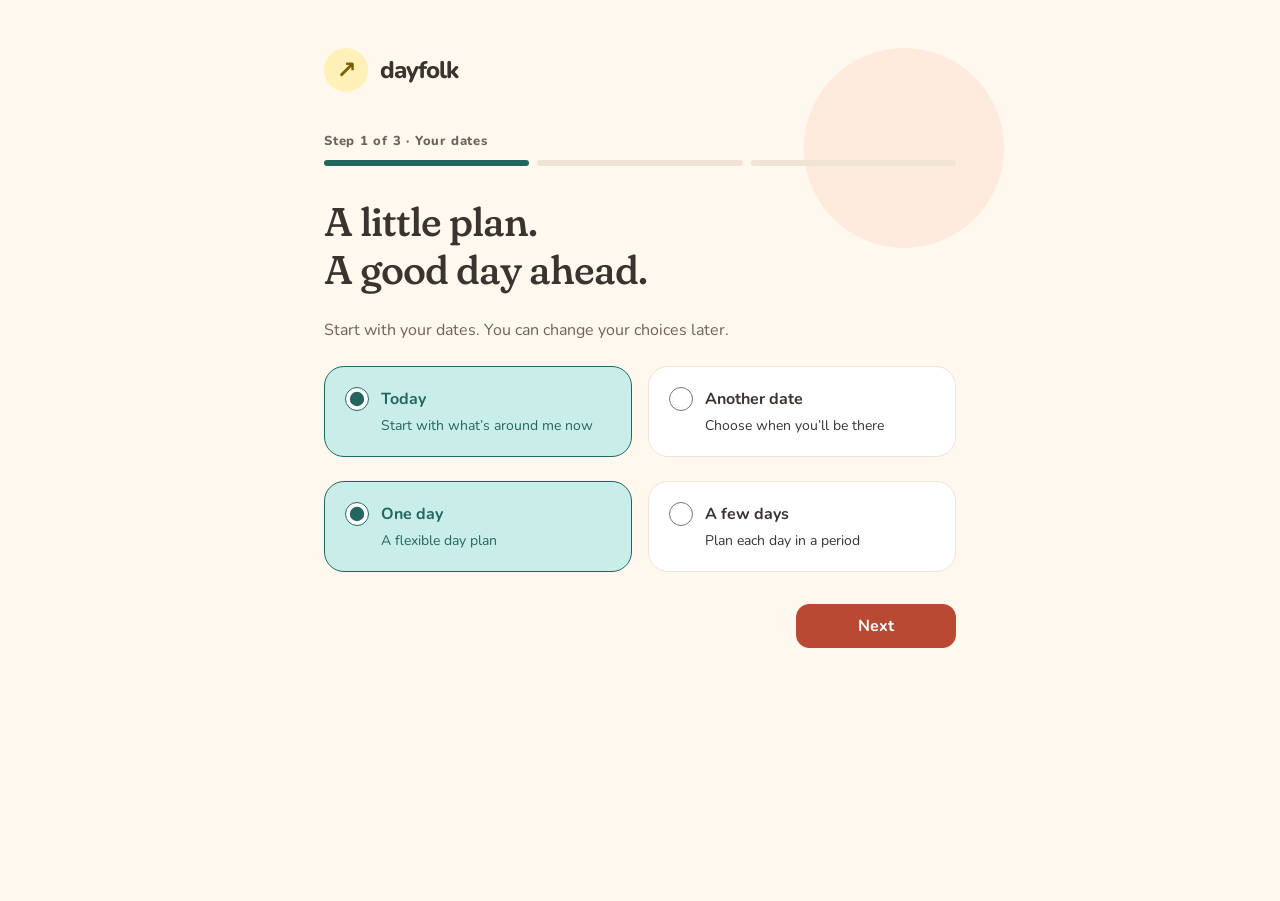
==== commit 7a26005d: "fix(planner): persistent controls across calendar views, date arrows and four-part progress" ====
--- a/index.html
+++ b/index.html
@@ -7,6 +7,7 @@
   <title>Dayfolk — room for a good day</title>
   <link rel="stylesheet" href="summer-planner.css">
   <link rel="stylesheet" href="destination-glass.css">
+  <link rel="stylesheet" href="golden-city.css">
   <script defer src="destination-stage.js"></script>
 </head>
 <body>
@@ -86,21 +87,22 @@
       
     </aside>
     <main class="main-area" id="discover">
+      <section class="destination-hero" aria-label="Destination overview">
       <div class="topline">
-        <div class="crumb"><span class="pin">●</span><span id="crumbLocation">Ibiza Town</span><span>·</span><span id="crumbPurpose">Your day, your pace</span></div>
+        <div class="crumb"><span class="pin">●</span><span id="crumbLocation">Ibiza Town</span><span>·</span><span id="crumbPurpose">Your day, your pace</span><button class="hero-change" id="heroChangeDestination" type="button" aria-label="Change destination">Change place</button></div>
         <div class="top-actions">
-          <span class="live-pill"><span id="scanStatus">Source snapshot · dates need checking</span></span>
+          <span class="live-pill"><span id="scanStatus">Source snapshot · check your date</span></span>
           <span class="date-pill" id="headerDate">Monday, October 5</span>
           <!-- Account/profile is intentionally not advertised before accounts exist. -->
         </div>
       </div>
 
       <div class="intro">
-        <div>
+        <div class="hero-story">
           <p class="eyebrow">Room for a good day</p>
           <h1 id="mainHeadline">Your day,<br>at your pace.</h1>
           <p class="intro-copy" id="introCopy">Pick a place that catches your eye. We’ll help you give it a place in your day.</p>
-          <p class="eyebrow" id="catalogPolicyNote">Photo-credited places only · opening times and access must be checked with each source</p>
+          <details class="hero-provenance"><summary aria-label="Explain data quality and photo requirements">How is this data checked?</summary><p id="catalogPolicyNote">Photo-credited places only · opening times and access must be checked with each source.</p><p>Collection timestamps describe research snapshots, not confirmed open-now availability. Check each activity’s original source for your travel date.</p></details>
         </div>
         <div class="edit-budget">
           <label for="budgetGuide">Today’s spend guide
@@ -120,19 +122,22 @@
         <span id="stayContext" hidden></span>
       </div>
 
+      </section><!-- destination hero -->
+
       <section class="trailer" aria-label="Ibiza activity photo trailer">
         <div class="trailer-visual"><img class="trailer-image" id="trailerImage" alt="" decoding="async" fetchpriority="high"><img id="trailerIncoming" class="trailer-incoming" alt="" aria-hidden="true" decoding="async"></div>
         <div class="trailer-content"><p class="eyebrow">A feel for the day</p><h2 class="trailer-title" id="trailerTitle"></h2><p class="trailer-caption" id="trailerCaption"></p><div id="trailerCredit" class="trailer-credits"></div><div class="trailer-tools"><span class="reel-count" id="reelCount"></span><button class="reel-button" id="pauseReel" type="button" aria-label="Pause photo trailer">Pause</button><button class="reel-button" id="nextReel" type="button" aria-label="Next photo">Next →</button></div><button id="exploreReel" class="button secondary" type="button">See this idea</button><p class="trailer-disclaimer">A little inspiration, not a live view. Check the source for dates and availability.</p><p id="reelStatus" class="sr-only" role="status"></p></div>
       </section>
 
-      <div class="planner-toolbar"><div class="view-tabs" role="group" aria-label="Planner view"><button class="active" data-view="day" type="button">Day</button><button data-view="week" type="button">Week</button><button data-view="month" type="button">Month</button></div><button id="openQuickAdd" class="button primary" type="button">+ Add to plan</button></div>
-      <section id="calendarScreen" hidden aria-label="Calendar"><div class="calendar-heading"><button id="calendarPrev" class="button ghost" aria-label="Previous period" type="button">←</button><h2 id="calendarTitle"></h2><button id="calendarNext" class="button ghost" aria-label="Next period" type="button">→</button><button id="calendarToday" class="button secondary" type="button">Today</button></div><p class="calendar-hint">Choose a day to see its plan. All times are local to your trip.</p><div id="calendarGrid" class="calendar-grid"></div></section>
+      
       <div class="layout-grid" id="dayScreen">
         <section aria-labelledby="ideasTitle">
+      <section id="calendarScreen" hidden aria-label="Calendar"><div class="calendar-heading"><h2 id="calendarTitle"></h2><button id="calendarToday" class="button secondary" type="button">Today</button></div><p class="calendar-hint">Choose a day to see its plan. All times are local to your trip.</p><div id="calendarGrid" class="calendar-grid"></div></section>
+          <div class="discovery-content">
           <div class="section-head">
             <div>
               <h2 id="ideasTitle">Explore places worth your time</h2>
-              <p id="ideasDescription">Browse photo-credited places, then add ideas to your day.</p>
+              <p id="ideasDescription">Choose one good idea to start your day.</p>
             </div>
 
           </div>
@@ -282,6 +287,7 @@
           </section>
 </div>
           <button class="button" id="editPurpose" type="button">Edit trip setup</button>
+          </div><!-- discovery content -->
         </section>
 
         <aside class="planner-anchor" aria-label="Your day plan">
@@ -289,9 +295,9 @@
             <button class="plan-handle" id="planHandle" type="button" aria-expanded="false" aria-controls="planContent"><span class="sheet-grabber" aria-hidden="true"></span><span class="plan-bar-copy"><strong>Your day <span id="barDate"></span></strong><span id="barSummary">Room for your first idea</span></span><span class="sheet-chevron" aria-hidden="true">⌃</span></button>
             <header class="plan-header" id="planHeader">
             <div class="plan-top"><div><span class="plan-day" id="planDayName">MON · OCT 5</span><h2 id="planTitle">Your day, so far</h2></div><button class="button ghost sheet-expand" id="planExpand" type="button">Full view</button></div>
-            <div class="period-tabs" id="periodTabs" hidden></div>
+            <div class="planner-view-tools"><div class="view-tabs" role="group" aria-label="Planner view"><button class="active" data-view="day" type="button">Day</button><button data-view="week" type="button">Week</button><button data-view="month" type="button">Month</button></div><div class="planner-date-arrows"><button id="calendarPrev" class="button ghost" aria-label="Previous period" type="button">←</button><button id="calendarNext" class="button ghost" aria-label="Next period" type="button">→</button></div></div><button id="openQuickAdd" class="button secondary" type="button">+ Add your own idea</button><div class="period-tabs" id="periodTabs" hidden></div>
             <div class="plan-total"><div><span>Planned choices</span><br><strong id="planTotal">Free</strong></div><small>of €<span id="guideValue">60</span> guide</small></div>
-            <p class="plan-count" id="planActivityCount">Room for your first idea</p></header>
+            <p class="plan-count" id="planActivityCount">Room for your first idea</p><p class="planner-parts-progress" id="plannerPartProgress" role="status" aria-live="polite">0 of 4 parts planned</p></header>
             <div class="plan-scroll" id="planContent" role="region" aria-label="Activities in your day" tabindex="0">
             <div class="plan-items" id="planItems">
               <div class="dayparts" id="dayparts">
@@ -301,7 +307,7 @@
                 <section class="daypart" data-period="night"><div class="daypart-head">Night <span>✦</span></div><div class="daypart-items"><div class="plan-empty">Room for a little adventure</div></div></section>
               </div>
             </div>
-            </div><footer class="plan-footer"><button class="button primary" id="reviewPlan" type="button">Review my day</button><a class="plan-saved-link" href="#saved">Saved for later · <span id="planSavedCount">0</span></a></footer>
+            </div><footer class="plan-footer"><button class="button secondary" id="reviewPlan" type="button">Review my day</button><a class="plan-saved-link" href="#saved">Saved for later · <span id="planSavedCount">0</span></a></footer>
           </section>
         </aside>
       </div>
@@ -403,6 +409,7 @@
         card.querySelector(".idea-title").textContent = activity.title;
         card.querySelector(".idea-sub").textContent = activity.description;
         card.querySelector(".idea-facts").textContent = activity.area + " · " + activity.duration;
+        card.querySelector(".idea-facts").classList.add("activity-meta");
         const sourceRow = card.querySelector(".source-row"); sourceRow.innerHTML = "";
         const source = document.createElement("a"); source.href = activity.sourceUrl; source.target = "_blank"; source.rel = "noreferrer"; source.textContent = activity.sourceLabel;
         const place = document.createElement("a"); place.href = "https://www.google.com/maps/search/?api=1&query=" + encodeURIComponent(activity.title + " " + activity.area); place.target = "_blank"; place.rel = "noreferrer"; place.textContent = "Place & photos ↗";
@@ -613,6 +620,7 @@
       document.getElementById("editPurpose").addEventListener("click", function () {
         setPlanSheet("collapsed",false); document.body.classList.remove("planner-browsing"); document.getElementById("setupScreen").hidden = false; document.getElementById("appShell").hidden = true; document.querySelector(".mobile-nav").hidden = true; showSetupStep(0);
       });
+      document.getElementById('heroChangeDestination').addEventListener('click',function(){document.getElementById('editPurpose').click();});
       document.getElementById("startPlanning").addEventListener("click", startPlanning);
       function selectPlanDate(date) {
         selectedDate = date;
@@ -894,7 +902,11 @@
           if (matches && !card.classList.contains("hidden-card")) shown++;
           const add = card.querySelector(".add-to-plan");
           add.disabled = !activityCanBeAdded(card);
-          add.textContent = add.disabled ? "Check another day / source" : (card.dataset.fixedTime ? "Add timed idea" : "Add to day");
+          const added=plan.some(function(item){return item.id===card.dataset.id;});
+          add.classList.toggle('primary',!added);
+          add.classList.toggle('secondary',added);
+          add.textContent = add.disabled ? "Check date / source" : added ? "✓ Added to your day" : "Add to day";
+          add.setAttribute('aria-label', added?'Already in your day; manage it in planner':'Add '+card.querySelector('.idea-title').textContent+' to your day');
         });
         const details = document.getElementById("filteredTours");
         details.hidden = !locationHasSourceSet || !Array.from(details.querySelectorAll(".idea-card")).some(function (card) { return card.style.display !== "none"; });
@@ -948,9 +960,20 @@
       cards.forEach(function(card) {
         card.dataset.tint = categoryTints[card.dataset.kind] || 'mint';
         card.querySelector('.status-tag').textContent=categoryLabels[card.dataset.kind]+(card.dataset.minAge?' · '+card.dataset.minAge+(card.dataset.maxAge?'–'+card.dataset.maxAge:'+'):'');
-        card.querySelector('.like-btn').textContent = '♡ Like';
-        card.querySelector('.dislike-btn').textContent = '× Hide';
-        card.querySelector('.save-btn').textContent = '⌑ Save';
+        card.querySelector('.like-btn').textContent = 'More like this';
+        card.querySelector('.dislike-btn').textContent = 'Not for me';
+        card.querySelector('.save-btn').textContent = '♧';
+        card.querySelector('.save-btn').setAttribute('aria-label', 'Save '+card.querySelector('.idea-title').textContent+' for later');
+        card.querySelector('.save-btn').setAttribute('title','Save for later');
+        const feedbackActions=card.querySelector('.feedback-actions');
+        if(feedbackActions && !feedbackActions.closest('details')){
+          const saveControl=card.querySelector('.save-btn');
+          feedbackActions.parentNode.insertBefore(saveControl,feedbackActions);
+          const quiet=document.createElement('details');quiet.className='quiet-feedback';
+          const trigger=document.createElement('summary');trigger.textContent='Your preference';trigger.setAttribute('aria-label','More like this or not for me');
+          feedbackActions.parentNode.insertBefore(quiet,feedbackActions);
+          quiet.append(trigger,feedbackActions);
+        }
         const details = document.createElement('details'); details.className = 'activity-details';
         const summary = document.createElement('summary'); summary.textContent = 'Details & sources'; details.appendChild(summary);
         const main = card.querySelector('.idea-main');
@@ -1040,7 +1063,8 @@
         currentView=view;
         document.body.classList.toggle('planner-browsing',view==='day'&&!document.getElementById('appShell').hidden);
         if(view!=='day')setPlanSheet('collapsed',false);
-        document.getElementById('dayScreen').hidden=view!=='day';
+        document.getElementById('dayScreen').hidden=false;
+        document.querySelector('#dayScreen .discovery-content').hidden=view!=='day';
         document.getElementById('calendarScreen').hidden=view==='day';
         document.querySelector('.trailer').hidden=view!=='day'||!locationHasSourceSet||selectedRegionId!=='ibiza';startReel();
         document.querySelectorAll('[data-view]').forEach(function(button){button.classList.toggle('active',button.dataset.view===view);button.setAttribute('aria-pressed',button.dataset.view===view?'true':'false');});
@@ -1076,7 +1100,7 @@
           cell.addEventListener('click',function(){ensureDay(iso);calendarCursor=iso;setView('day');openPlanReview();});grid.appendChild(cell);
         }
       }
-      ['calendarPrev','calendarNext'].forEach(function(id){document.getElementById(id).addEventListener('click',function(){const sign=id==='calendarPrev'?-1:1;if(currentView==='week')calendarCursor=shiftDate(calendarCursor,sign*7);else {const d=new Date(calendarCursor+'T12:00:00Z');d.setUTCDate(1);d.setUTCMonth(d.getUTCMonth()+sign);calendarCursor=d.toISOString().slice(0,10);}renderCalendar();});});
+      ['calendarPrev','calendarNext'].forEach(function(id){document.getElementById(id).addEventListener('click',function(){const sign=id==='calendarPrev'?-1:1;if(currentView==='day'){const next=shiftDate(selectedDate,sign);ensureDay(next);selectPlanDate(next);calendarCursor=next;return;}if(currentView==='week')calendarCursor=shiftDate(calendarCursor,sign*7);else {const d=new Date(calendarCursor+'T12:00:00Z');d.setUTCDate(1);d.setUTCMonth(d.getUTCMonth()+sign);calendarCursor=d.toISOString().slice(0,10);}renderCalendar();});});
       document.getElementById('calendarToday').addEventListener('click',function(){calendarCursor=todayISO();renderCalendar();});
       document.querySelector('[data-nav="day"]').addEventListener('click',function(){ensureDay(todayISO());setView('day');});
       document.querySelector('[data-nav="plan"]').addEventListener('click',function(){setView('day');});
@@ -1157,6 +1181,11 @@
         const count=plan.length;
         const label=count?count+' '+(count===1?'activity':'activities')+' planned':'Room for your first idea';
         document.getElementById('planActivityCount').textContent=label;
+        const usedDayParts=new Set(plan.map(function(item){return item.slot;}).filter(function(slot){return ['morning','afternoon','evening','night'].includes(slot);}));
+        document.getElementById('plannerPartProgress').textContent=usedDayParts.size+' of 4 parts planned';
+        document.getElementById('plan').classList.toggle('has-planned-ideas',count>0);
+        document.getElementById('reviewPlan').classList.toggle('primary',count>0);
+        document.getElementById('reviewPlan').classList.toggle('secondary',count===0);
         document.getElementById('barDate').textContent='· '+document.getElementById('planDayName').textContent;
         const known=plan.filter(function(item){return item.cost!==null;});
         const totals={};known.forEach(function(item){const c=item.currency||'EUR';totals[c]=(totals[c]||0)+(item.cost||0);});
--- a/destination-glass.css
+++ b/destination-glass.css
@@ -156,3 +156,7 @@
   body.destination-active::before{animation:none}
 }
 @keyframes destination-appear{from{opacity:.2}to{opacity:1}}
+
+/* Make long destination names resilient at narrow widths. */
+body.destination-active #mainHeadline{font-size:clamp(34px,5vw,66px);overflow-wrap:break-word;max-width:780px}
+@media(max-width:480px){body.destination-active #mainHeadline{font-size:clamp(32px,9vw,48px)}}
--- a/golden-city.css
+++ b/golden-city.css
@@ -0,0 +1,272 @@
+/* Dayfolk city homepage — golden-ratio design layer.
+   No data changes, no new framework. Existing identity tokens remain canonical. */
+:root{
+  --space-3xs:4px;--space-2xs:8px;--space-xs:13px;--space-s:21px;
+  --space-m:34px;--space-l:55px;--space-xl:89px;
+  --radius-control:13px;--radius-card:21px;--radius-hero:34px;
+  --planner-shadow:0 21px 55px rgba(56,44,37,.13);
+  --glass-strong:rgba(255,248,238,.96);
+  --glass-light:rgba(255,248,238,.94);
+  --glass-rim:rgba(255,255,255,.85);
+  --ink:#3B3330;--muted:#6E625C;--paper:#FFF8EE;
+}
+body.destination-active{background:var(--paper);--ink:#3B3330;--muted:#6E625C;--surface:#FFFFFF;--paper:#FFF8EE}
+body.destination-active::before{
+  background-image:linear-gradient(to bottom,rgba(255,248,238,.55),rgba(255,248,238,.84) 58%,rgba(255,248,238,.92)),var(--destination-photo,linear-gradient(140deg,#f4e9d6,#d7e7e5));
+}
+body.destination-active::after{background:none}
+body.destination-active .app-shell{
+  width:100%;max-width:1440px;min-height:100dvh;margin-inline:auto;
+  padding:var(--space-m);
+  display:grid;grid-template-columns:220px minmax(0,1fr);column-gap:var(--space-m);
+  align-items:start;background:transparent;
+}
+body.destination-active .side-rail{
+  background:rgba(255,248,238,.96)!important;border:1px solid rgba(255,255,255,.8);
+  border-radius:var(--radius-card);box-shadow:var(--shadow);
+  position:sticky;top:var(--space-s);height:auto;min-width:0;
+  padding:var(--space-s);gap:var(--space-s);
+  backdrop-filter:blur(13px);-webkit-backdrop-filter:blur(13px);
+}
+body.destination-active .rail-nav{gap:var(--space-2xs)}
+body.destination-active .rail-link{min-height:44px;border-radius:var(--radius-control)}
+body.destination-active .rail-link.active{background:var(--coral-tint);color:var(--ink);border-left:3px solid var(--primary)}
+body.destination-active .main-area{padding:0;min-width:0}
+body.destination-active .destination-hero{
+  display:grid;grid-template-columns:minmax(0,1.618fr) minmax(215px,1fr);
+  grid-template-areas:"meta meta" "intro context";
+  column-gap:var(--space-s);row-gap:var(--space-xs);
+  align-items:center;
+  max-height:329px;
+  padding:var(--space-s) var(--space-m);
+  margin-bottom:var(--space-s);
+  background:rgba(255,248,238,.96)!important;border:1px solid var(--glass-rim);
+  border-radius:var(--radius-hero);
+  box-shadow:var(--shadow);
+  color:var(--ink)!important;
+  backdrop-filter:blur(13px);-webkit-backdrop-filter:blur(13px);
+}
+body.destination-active .destination-hero .topline{
+  grid-area:meta;display:flex;gap:var(--space-xs);
+  align-items:center;justify-content:space-between;
+  background:transparent!important;border:0!important;box-shadow:none!important;
+  backdrop-filter:none!important;padding:0;margin:0;
+  font-size:13px;color:var(--muted);
+}
+body.destination-active .crumb{gap:var(--space-2xs)}
+body.destination-active .crumb .pin,body.destination-active .crumb #crumbPurpose{display:none}
+body.destination-active .hero-change{
+  min-width:44px;min-height:44px;border:1px solid var(--line);border-radius:var(--radius-control);
+  padding:var(--space-2xs) var(--space-xs);background:#fff;color:var(--ink);font-weight:700;
+}
+body.destination-active .top-actions{gap:var(--space-xs);justify-content:flex-end}
+body.destination-active .top-actions .date-pill{
+  color:var(--ink);background:var(--coral-tint);font-size:13px;
+  border-radius:99px;padding:var(--space-2xs) var(--space-xs);white-space:nowrap
+}
+body.destination-active .live-pill{background:transparent!important;border:0!important;padding:0;color:var(--muted);font-size:13px}
+body.destination-active .destination-hero .intro{
+  grid-area:intro;display:flex;flex-direction:column;align-items:stretch;
+  gap:var(--space-2xs);margin:0;padding:0;max-width:none;
+  min-width:0;max-height:none;border:0;box-shadow:none;
+  color:var(--ink)!important;background:transparent!important;
+  backdrop-filter:none!important;-webkit-backdrop-filter:none!important;
+}
+body.destination-active .hero-story{min-width:0}
+body.destination-active .intro .eyebrow,body.destination-active .intro h1,
+body.destination-active .intro .intro-copy{color:var(--ink)!important;text-shadow:none}
+body.destination-active .intro .eyebrow{font-size:13px;opacity:1}
+body.destination-active #mainHeadline{
+  font-family:var(--font-heading);font-size:clamp(34px,3.88vw,53px);
+  font-weight:600;line-height:1.2;max-width:100%;overflow-wrap:normal;
+  margin:var(--space-3xs) 0;
+}
+body.destination-active .intro-copy{
+  font-size:16px;line-height:1.618;max-width:65ch;margin:0;color:var(--muted)!important
+}
+body.destination-active .hero-provenance{margin-top:var(--space-2xs);font-size:13px;color:var(--muted)}
+body.destination-active .hero-provenance summary{cursor:pointer;min-height:44px;display:inline-flex;align-items:center;text-decoration:underline;text-underline-offset:3px}
+body.destination-active .hero-provenance p{margin:var(--space-2xs) 0;max-width:66ch}
+body.destination-active .destination-hero .daily-context{
+  grid-area:context;display:flex;flex-direction:column;align-items:stretch;
+  gap:var(--space-2xs);margin:0;padding:0;
+  background:transparent!important;box-shadow:none!important;border:0!important;
+  backdrop-filter:none!important;-webkit-backdrop-filter:none!important;
+  font-size:13px;color:var(--ink);
+}
+body.destination-active #daily-context>span:not(.context-sep):not([hidden]){
+  display:block;padding:var(--space-2xs) var(--space-xs);
+  border:1px solid var(--line);border-radius:var(--radius-control);
+  background:rgba(255,255,255,.92);font-size:13px;
+}
+body.destination-active #daily-context .context-sep{display:none}
+body.destination-active #weatherSource{font-size:13px;line-height:1.4}
+body.destination-active .edit-budget{
+  width:100%;max-width:none;display:flex;gap:var(--space-2xs);
+  align-items:center;padding:var(--space-2xs) var(--space-xs);
+  border:1px solid var(--line);border-radius:var(--radius-control);
+  background:rgba(255,255,255,.92);
+}
+body.destination-active .edit-budget label{display:flex;align-items:center;justify-content:space-between;gap:var(--space-2xs);width:100%;font-size:13px;color:var(--ink)}
+body.destination-active .budget-input{margin:0;width:80px;min-height:44px;border-radius:var(--radius-control);font-variant-numeric:tabular-nums}
+body.destination-active .trailer{display:none!important}
+body.destination-active .layout-grid{
+  display:grid;grid-template-columns:minmax(0,1.618fr) minmax(340px,1fr);
+  gap:var(--space-m);align-items:start;
+}
+body.destination-active .planner-anchor{position:sticky;top:var(--space-s);min-width:0}
+body.destination-active .plan-panel{
+  border:1px solid var(--coral-tint)!important;
+  background:rgba(255,248,238,.97)!important;box-shadow:var(--planner-shadow);
+  border-radius:var(--radius-card);
+  backdrop-filter:blur(13px);-webkit-backdrop-filter:blur(13px);
+}
+body.destination-active .plan-header{
+  padding:var(--space-s);background:rgba(255,248,238,.97);
+  border-color:var(--coral-tint);
+}
+body.destination-active .plan-top h2{font-size:26px;line-height:1.2}
+body.destination-active .planner-view-tools{display:flex;align-items:center;gap:var(--space-2xs);justify-content:space-between;margin-top:var(--space-xs);flex-wrap:wrap}
+body.destination-active .view-tabs{display:flex;padding:var(--space-3xs);gap:0;border-radius:var(--radius-control)}
+body.destination-active .view-tabs button{font-size:13px;min-height:44px;min-width:44px;padding:var(--space-2xs)}
+body.destination-active .planner-date-arrows{display:flex;gap:var(--space-3xs)}
+body.destination-active .planner-date-arrows button{min-height:44px;min-width:44px;padding:var(--space-2xs)}
+body.destination-active #openQuickAdd{margin-top:var(--space-xs);width:100%;font-size:13px}
+body.destination-active .plan-total strong,body.destination-active .plan-day,
+body.destination-active .price,body.destination-active #headerDate{font-variant-numeric:tabular-nums}
+body.destination-active .plan-panel .dayparts{display:grid;grid-template-columns:1fr;gap:var(--space-2xs)}
+body.destination-active .daypart{min-height:83px}
+body.destination-active .daypart-head{font-size:20px}
+body.destination-active .plan-footer #reviewPlan{background:rgba(255,255,255,.96);color:var(--ink);border:1px solid var(--line)}
+body.destination-active .plan-panel.has-planned-ideas .plan-footer #reviewPlan{background:var(--primary);color:#fff;border-color:var(--primary)}
+body.destination-active .section-head{
+  padding:0;margin:0 0 var(--space-xs);
+  text-shadow:none;color:var(--ink);
+  background:rgba(255,248,238,.96);border:1px solid var(--glass-rim);
+  box-shadow:var(--shadow);border-radius:var(--radius-card);
+  padding:var(--space-xs) var(--space-s);
+}
+body.destination-active .section-head h2{font-size:clamp(26px,2.42vw,33px);line-height:1.2;color:var(--ink)}
+body.destination-active .section-head p{font-size:13px;margin-top:var(--space-3xs);color:var(--muted)!important;text-shadow:none}
+body.destination-active .type-filters{
+  display:flex;gap:var(--space-2xs);flex-wrap:nowrap;align-items:center;
+  padding:var(--space-2xs);margin:0 0 var(--space-2xs);
+  border-radius:var(--radius-card);overflow-x:auto;
+  background:rgba(255,248,238,.96)!important;box-shadow:var(--shadow)
+}
+body.destination-active .filter-chip,body.destination-active .more-interests>summary{
+  flex:none;min-height:44px;min-width:44px;
+  padding:var(--space-2xs) var(--space-xs);font-size:13px;
+  border:1px solid var(--line);border-radius:99px;background:#fff;
+}
+body.destination-active .filter-chip.active{
+  outline:2px solid var(--ink);outline-offset:-2px;
+  background:var(--category);color:var(--category-ink);
+}
+body.destination-active .filter-chip.active:before{content:"✓ ";font-weight:700}
+body.destination-active .results-note{
+  margin:0 0 var(--space-xs);padding:0;
+  background:transparent!important;border:0!important;box-shadow:none!important;
+  color:var(--muted);font-size:13px;
+}
+body.destination-active .ideas-list{display:grid;gap:var(--space-s)}
+body.destination-active .idea-card{
+  display:grid;grid-template-columns:minmax(0,.618fr) minmax(0,1fr);
+  grid-template-rows:auto auto;
+  column-gap:var(--space-s);row-gap:var(--space-2xs);
+  padding:var(--space-s);
+  border-radius:var(--radius-card);
+  background:rgba(255,248,238,.96)!important;
+  box-shadow:var(--shadow)!important;
+  border:1px solid var(--glass-rim)!important;
+  backdrop-filter:blur(13px);-webkit-backdrop-filter:blur(13px);
+}
+body.destination-active .idea-card .idea-photo{display:block!important;grid-column:1;grid-row:1/span 2;position:relative;min-height:184px;border-radius:var(--radius-control);overflow:hidden}
+body.destination-active .idea-card .idea-photo[hidden]{display:none!important}
+body.destination-active .idea-photo img{display:block;width:100%;height:100%;min-height:184px;object-fit:cover}
+body.destination-active .idea-main{grid-column:2;grid-row:1;min-width:0}
+body.destination-active .idea-title{font-size:20px;line-height:1.2;margin:var(--space-2xs) 0}
+body.destination-active .idea-topline{margin:0;gap:var(--space-2xs)}
+body.destination-active .cost-badge,body.destination-active .status-tag{font-size:13px;padding:var(--space-3xs) var(--space-2xs)}
+body.destination-active .activity-details summary{min-height:44px;font-size:13px}
+body.destination-active .idea-actions{
+  grid-column:2;grid-row:2;min-width:0;
+  display:grid;grid-template-columns:auto minmax(0,1fr) 44px;
+  gap:var(--space-2xs);align-items:center;
+}
+body.destination-active .idea-actions .price{font-size:16px;margin:0;white-space:nowrap}
+body.destination-active .idea-actions .price small{font-size:13px}
+body.destination-active .idea-actions .add-to-plan{
+  min-width:0;min-height:44px;width:100%;padding:var(--space-2xs) var(--space-xs);
+  background:var(--primary)!important;border-color:var(--primary)!important;color:#fff!important;font-size:16px
+}
+body.destination-active .idea-actions .add-to-plan.secondary{background:#fff!important;border-color:var(--line)!important;color:var(--ink)!important}
+body.destination-active .idea-actions .save-btn{
+  width:44px;min-width:44px;height:44px;flex:none;padding:0;
+  background:#fff;border:1px solid var(--line);font-size:22px;border-radius:var(--radius-control)
+}
+body.destination-active .idea-actions .quiet-feedback{grid-column:1/-1}
+body.destination-active .quiet-feedback>summary{min-height:44px;display:flex;align-items:center;justify-content:flex-end;color:var(--muted);font-size:13px;cursor:pointer}
+body.destination-active .quiet-feedback .feedback-actions{display:flex;gap:var(--space-2xs);width:100%}
+body.destination-active .quiet-feedback .feedback-btn{min-height:44px;flex:1;background:#fff;border:1px solid var(--line);font-size:13px}
+body.destination-active .feedback-panel{grid-column:1/-1;grid-row:auto;margin-top:var(--space-2xs)}
+body.destination-active .idea-card .idea-facts{font-size:13px;color:var(--muted)}
+body.destination-active .idea-card .source-row{font-size:13px;line-height:1.5}
+body.destination-active .kind-pill{font-size:13px}
+body.destination-active .destination-photo-credit{background:rgba(255,248,238,.97);color:var(--ink)!important;border-color:rgba(255,255,255,.8)}
+body.destination-active .destination-photo-credit a{color:var(--ink)}
+body.destination-active .main-area :focus-visible{outline:3px solid var(--ink);outline-offset:3px}
+body.destination-active .skip-link{z-index:90}
+html{scroll-padding-top:var(--space-s);scroll-padding-bottom:var(--space-l)}
+body.destination-active .daypart-head,body.destination-active .plan-top h2{color:var(--ink)}
+@media(min-width:1280px){
+  body.destination-active .layout-grid{grid-template-columns:minmax(0,1.618fr) minmax(340px,1fr)}
+  body.destination-active .planner-anchor{max-width:420px}
+}
+@media(min-width:1024px) and (max-width:1279px){
+  body.destination-active .app-shell{display:block;padding:var(--space-m)}
+  body.destination-active .side-rail{position:relative;top:auto;height:auto;display:flex;flex-direction:row;align-items:center;justify-content:space-between;margin-bottom:var(--space-s);padding:var(--space-xs) var(--space-s)}
+  body.destination-active .side-rail>div{display:flex;align-items:center}
+  body.destination-active .rail-nav{display:flex;flex-wrap:wrap;gap:var(--space-2xs)}
+  body.destination-active .rail-link{font-size:13px;gap:var(--space-2xs);padding:var(--space-2xs)}
+  body.destination-active .rail-count{display:inline-flex;margin-left:var(--space-3xs)}
+  body.destination-active .layout-grid{grid-template-columns:minmax(0,1.618fr) minmax(340px,1fr);gap:var(--space-s)}
+  body.destination-active .main-area{padding:0}
+}
+@media(min-width:768px) and (max-width:1023px){
+  body.destination-active .app-shell{display:block;padding:var(--space-s)}
+  body.destination-active .main-area{padding:0 0 115px}
+  body.destination-active .layout-grid{display:block}
+  body.destination-active .plan-panel{max-height:calc(100dvh - 12px)}
+  body.destination-active .idea-card{grid-template-columns:minmax(0,.618fr) minmax(0,1fr)}
+}
+@media(max-width:767px){
+  body.destination-active .app-shell{display:block;padding:var(--space-s)}
+  body.destination-active .main-area{padding:0 0 115px}
+  body.destination-active .destination-hero{grid-template-columns:1fr;grid-template-areas:"meta" "intro" "context";max-height:none;padding:var(--space-s);gap:var(--space-xs)}
+  body.destination-active .destination-hero .topline{flex-wrap:wrap}
+  body.destination-active #mainHeadline{font-size:42px;overflow-wrap:break-word}
+  body.destination-active .intro-copy{font-size:16px}
+  body.destination-active .destination-hero .daily-context{display:grid;grid-template-columns:1fr 1fr;gap:var(--space-2xs)}
+  body.destination-active .edit-budget{width:100%}
+  body.destination-active .section-head h2{font-size:26px}
+  body.destination-active .idea-card{display:grid;grid-template-columns:minmax(0,1fr);grid-template-rows:auto;gap:var(--space-xs);padding:var(--space-s)}
+  body.destination-active .idea-card .idea-photo{grid-column:1;grid-row:auto;aspect-ratio:1.618;min-height:0}
+  body.destination-active .idea-photo img{min-height:0;height:100%}
+  body.destination-active .idea-main{grid-column:1;grid-row:auto}
+  body.destination-active .idea-actions{grid-column:1;grid-row:auto}
+  body.destination-active .feedback-panel{grid-column:1}
+  body.destination-active .destination-photo-credit{bottom:calc(85px + env(safe-area-inset-bottom))}
+}
+@media(max-width:399px){
+  body.destination-active .app-shell{padding:var(--space-2xs) var(--space-xs)}
+  body.destination-active .destination-hero{padding:var(--space-xs)}
+  body.destination-active .idea-card{padding:var(--space-xs)}
+  body.destination-active .idea-actions{grid-template-columns:auto minmax(0,1fr) 44px}
+}
+@media(prefers-reduced-transparency:reduce){
+  body.destination-active .idea-card,body.destination-active .plan-panel,body.destination-active .destination-hero,body.destination-active .type-filters{background:var(--paper)!important;backdrop-filter:none!important}
+}
+@media(prefers-reduced-motion:reduce){
+  body.destination-active *,body.destination-active *::before,body.destination-active *::after{animation-duration:0.01ms!important;transition-duration:0.01ms!important}
+}
